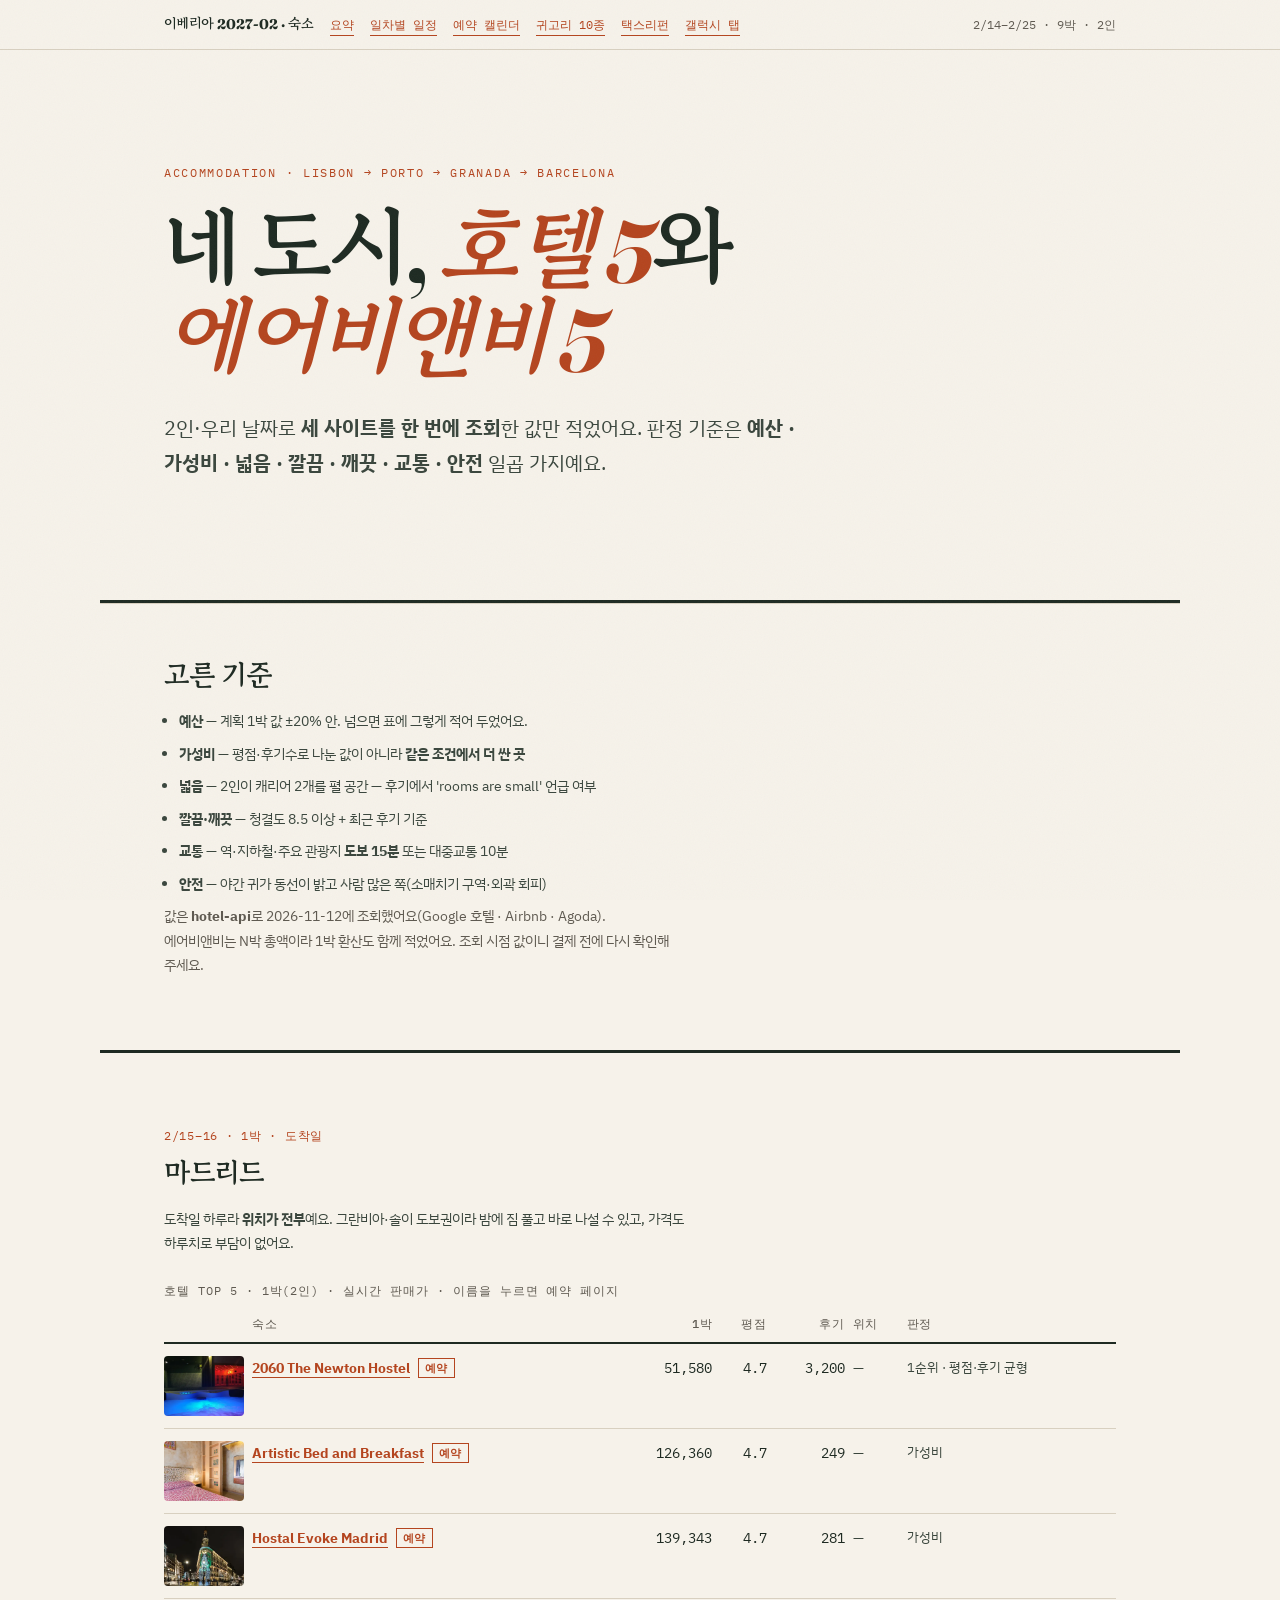
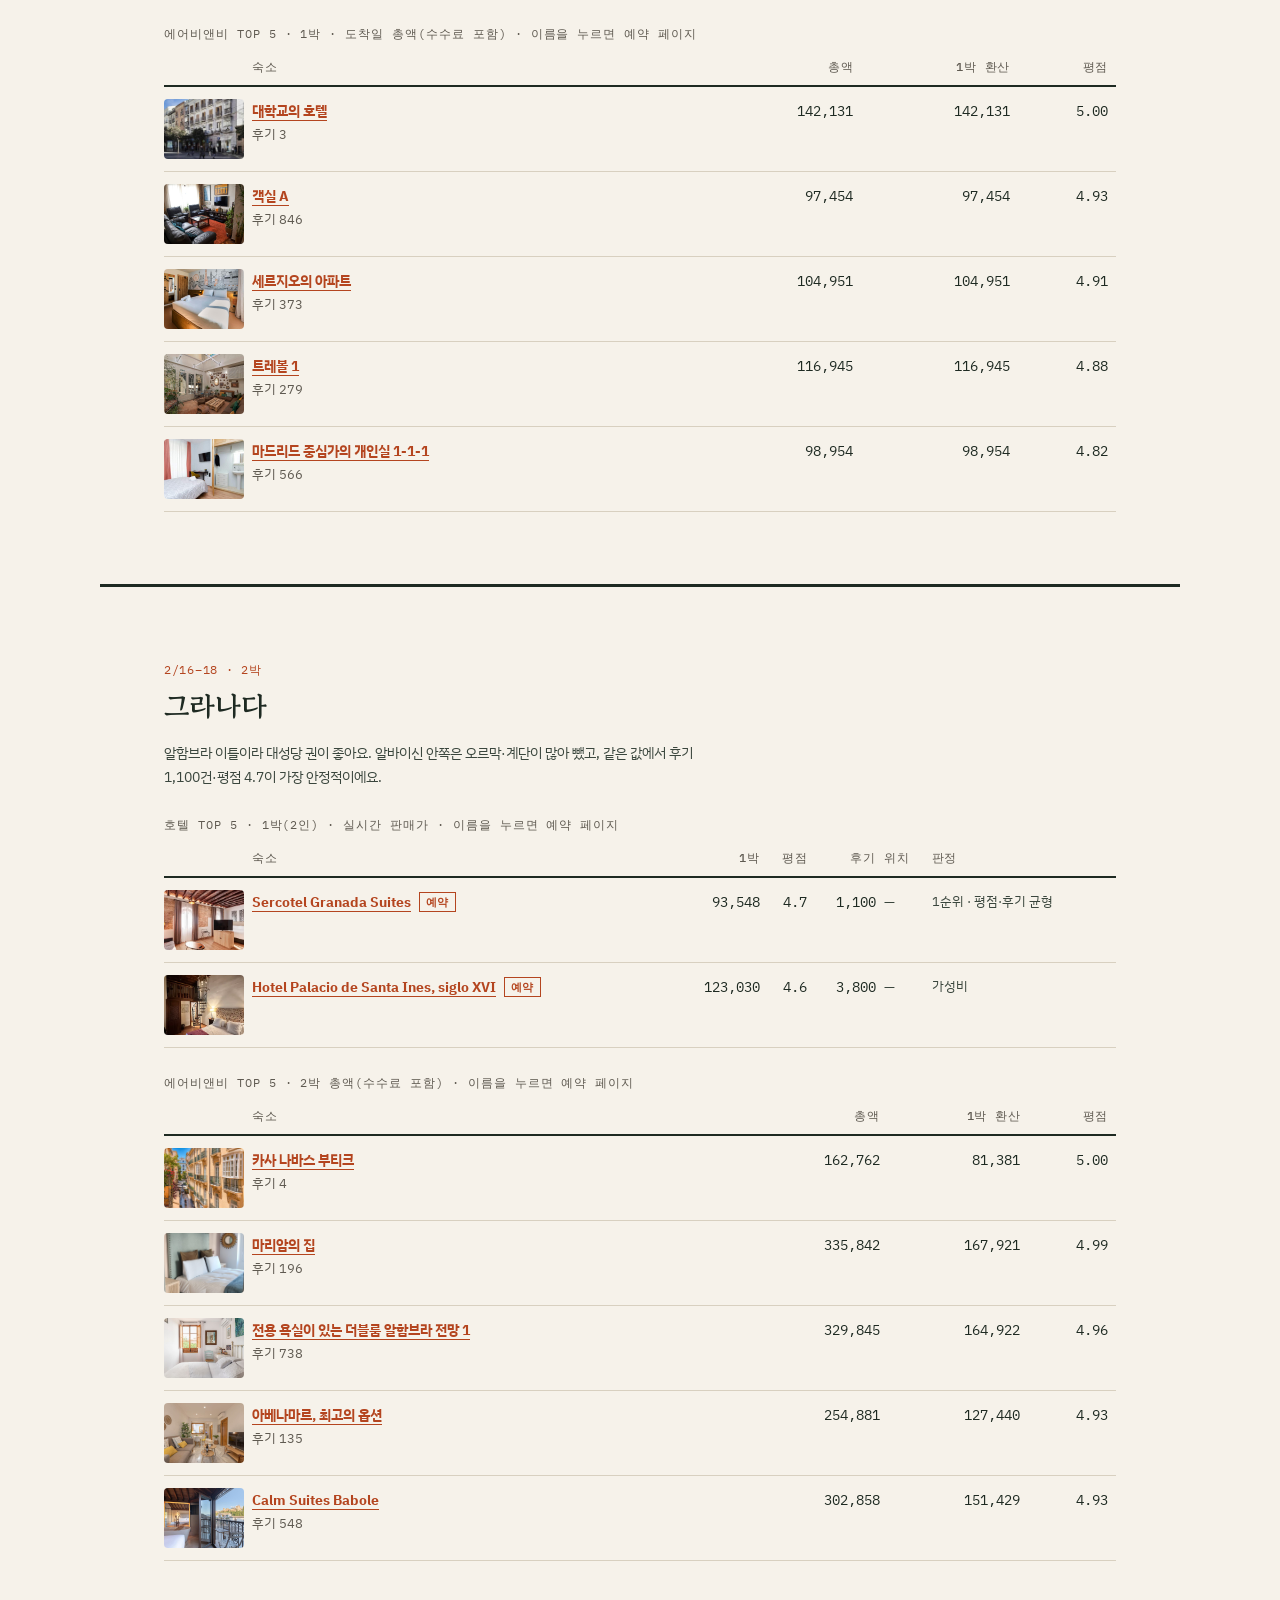
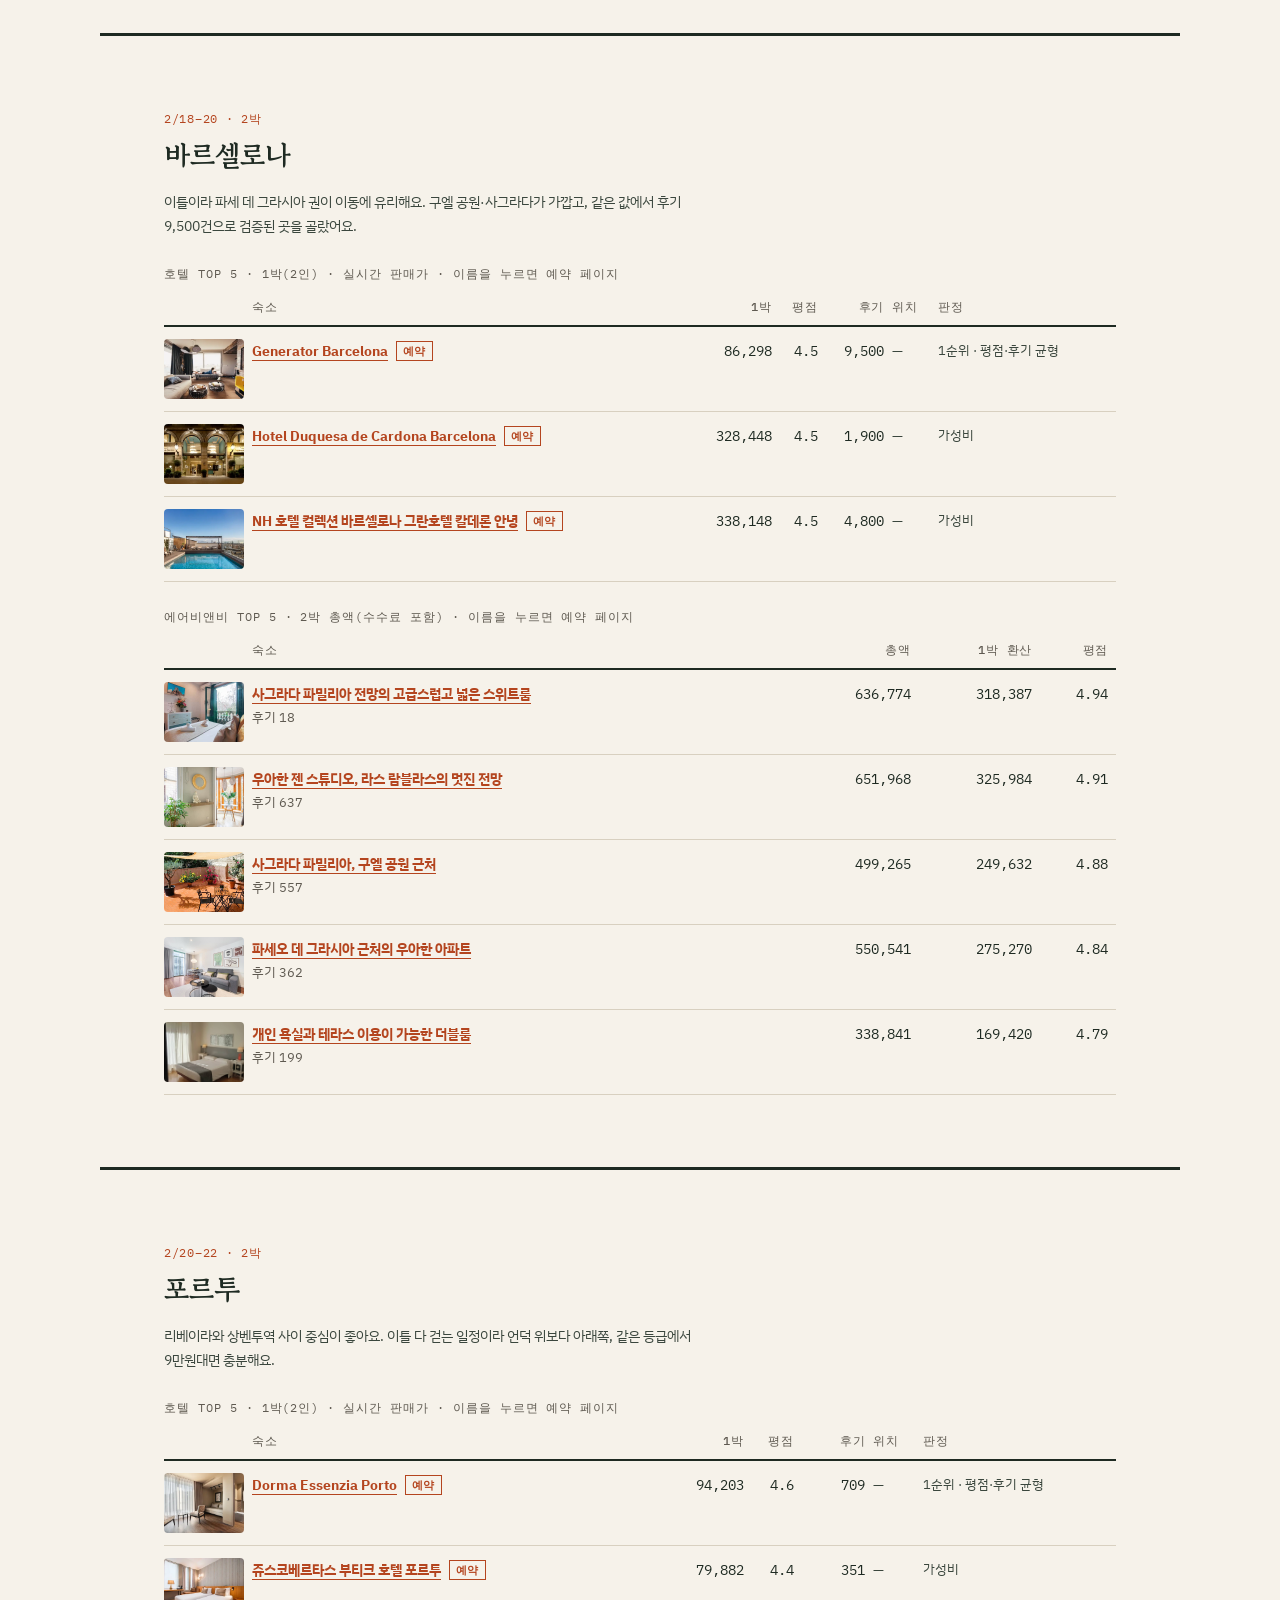
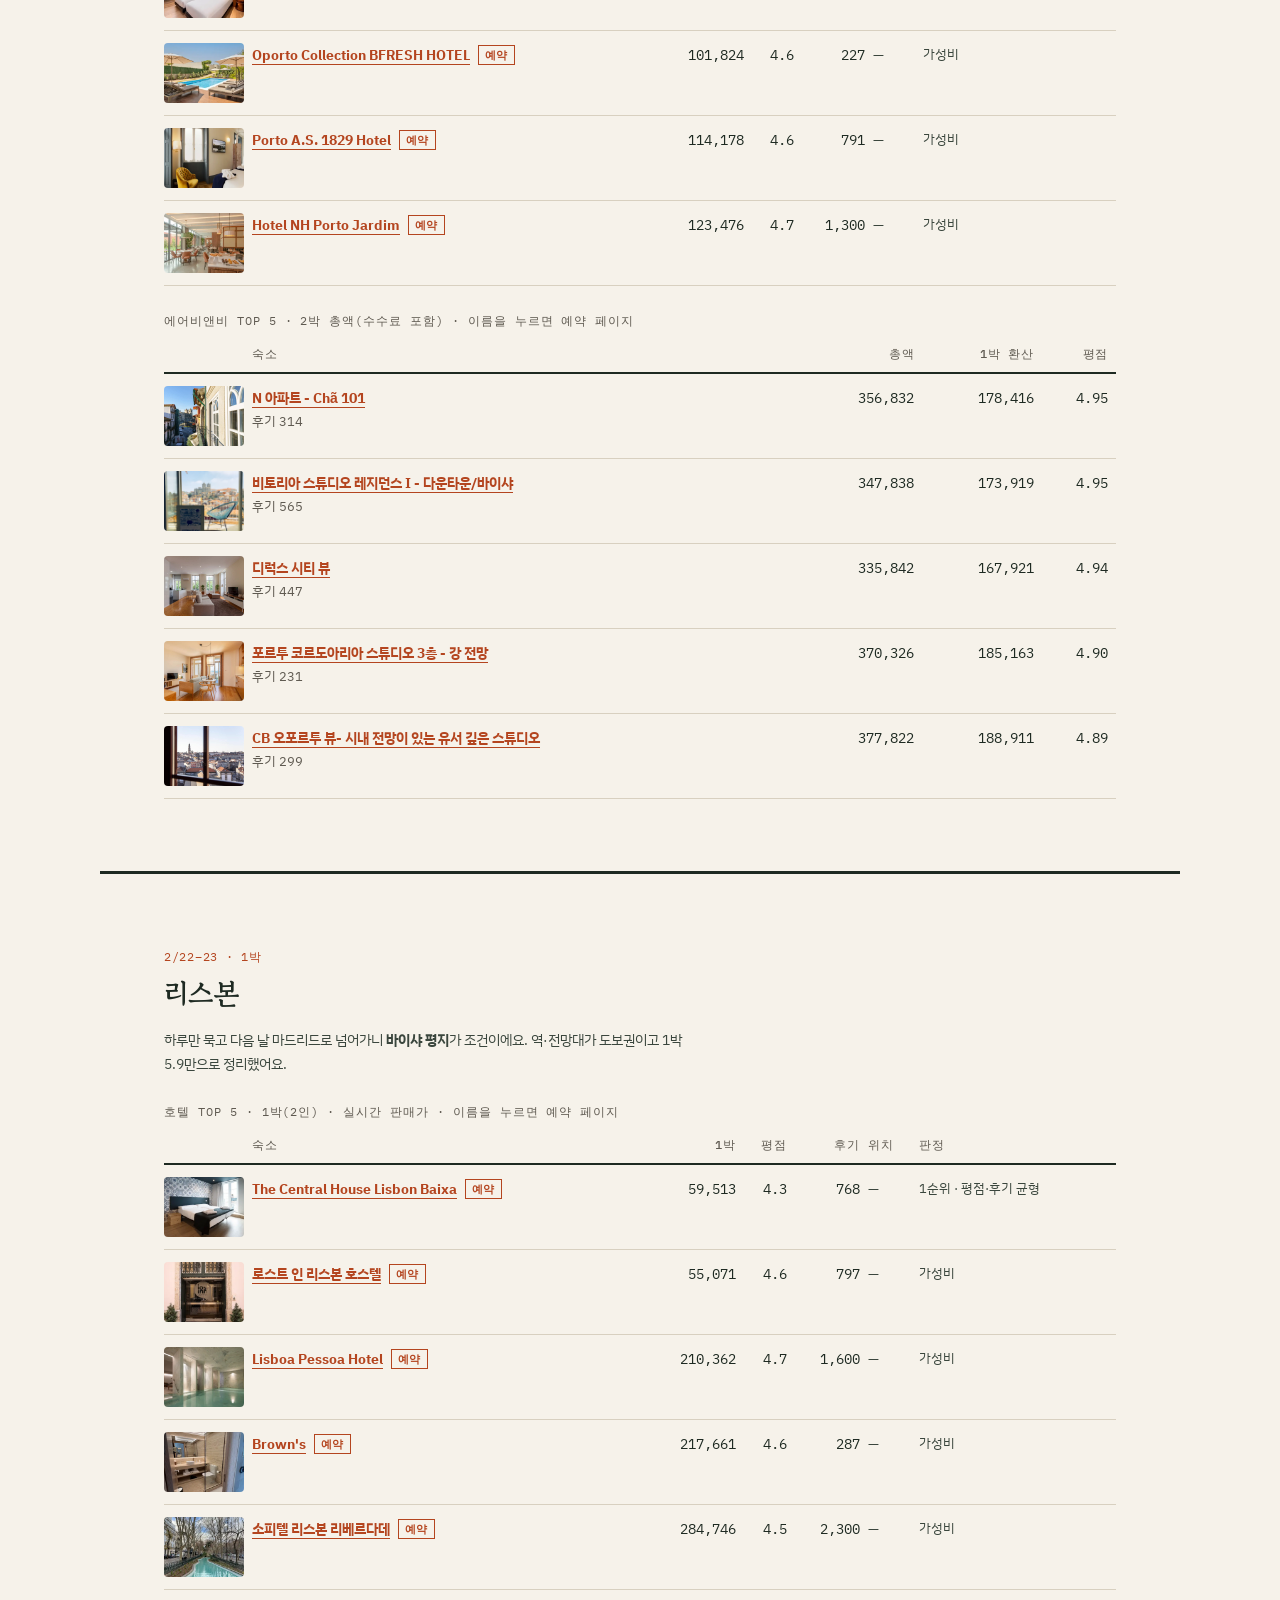
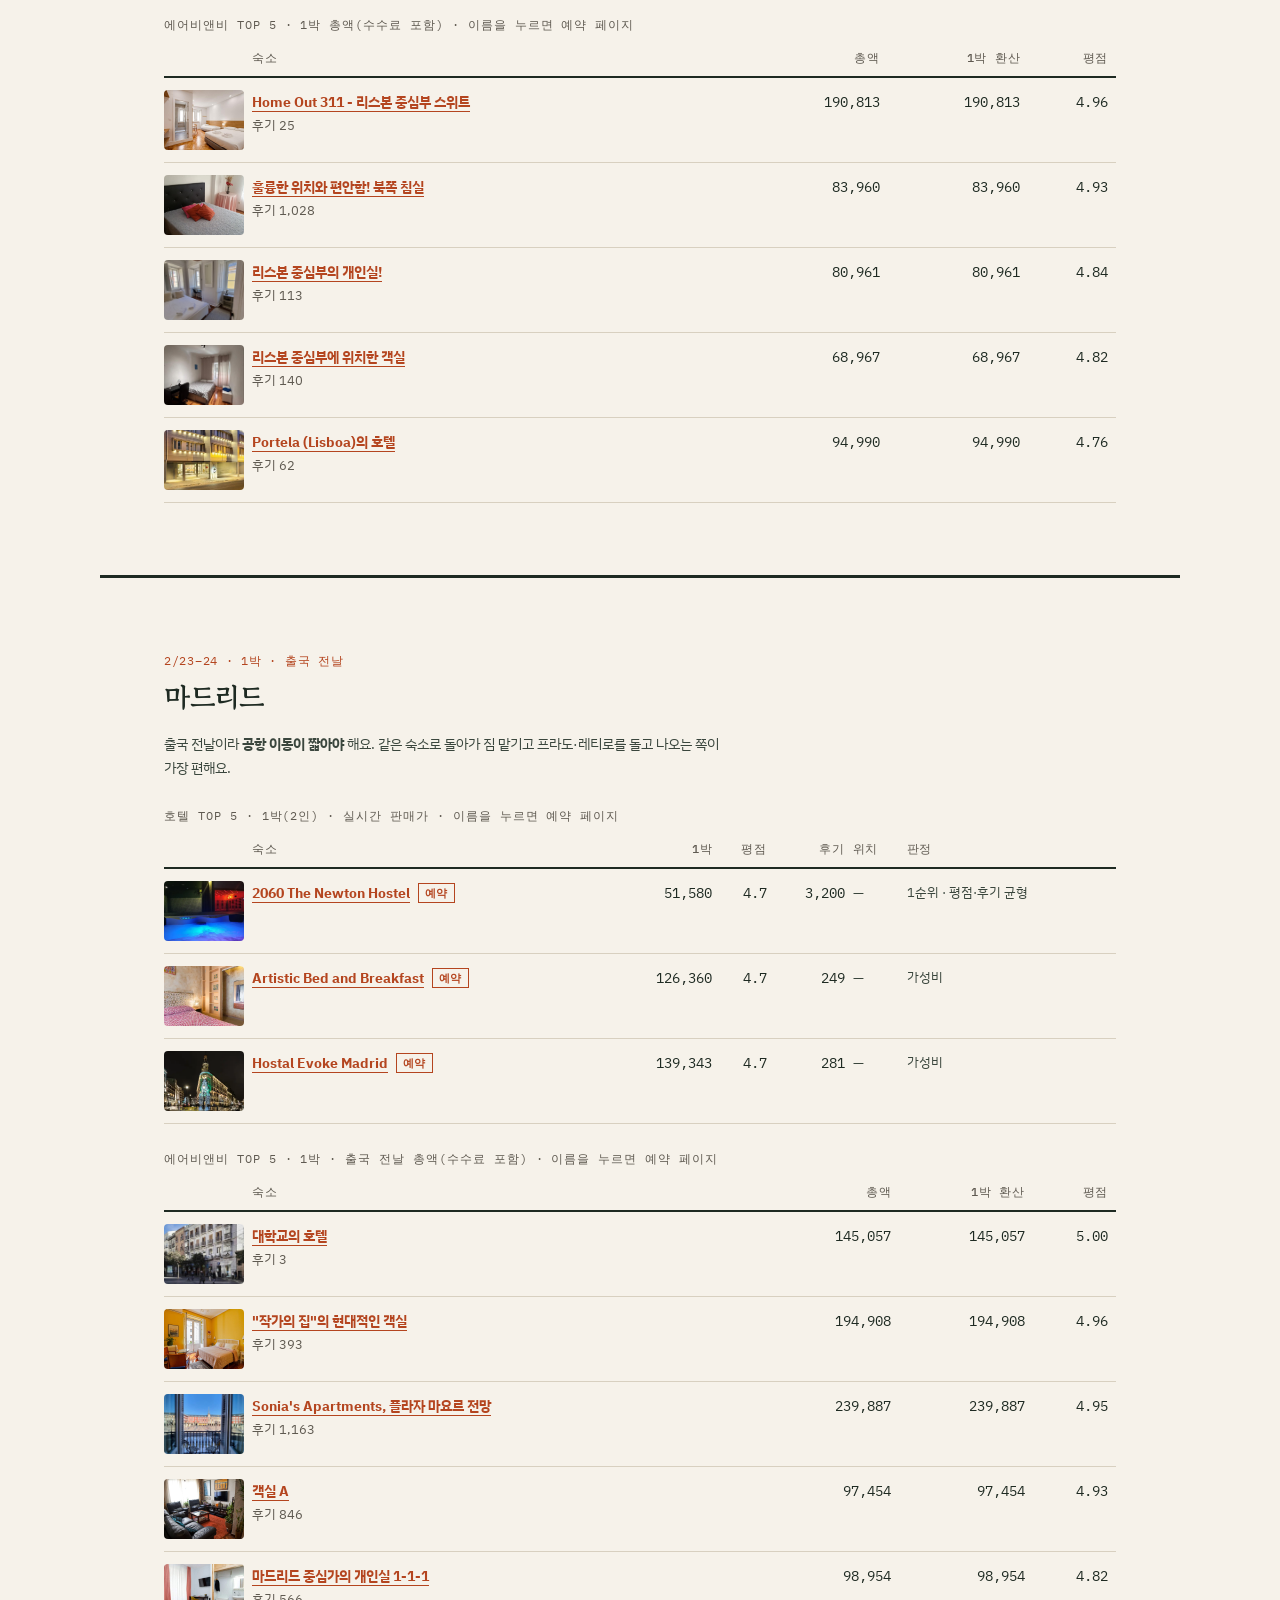
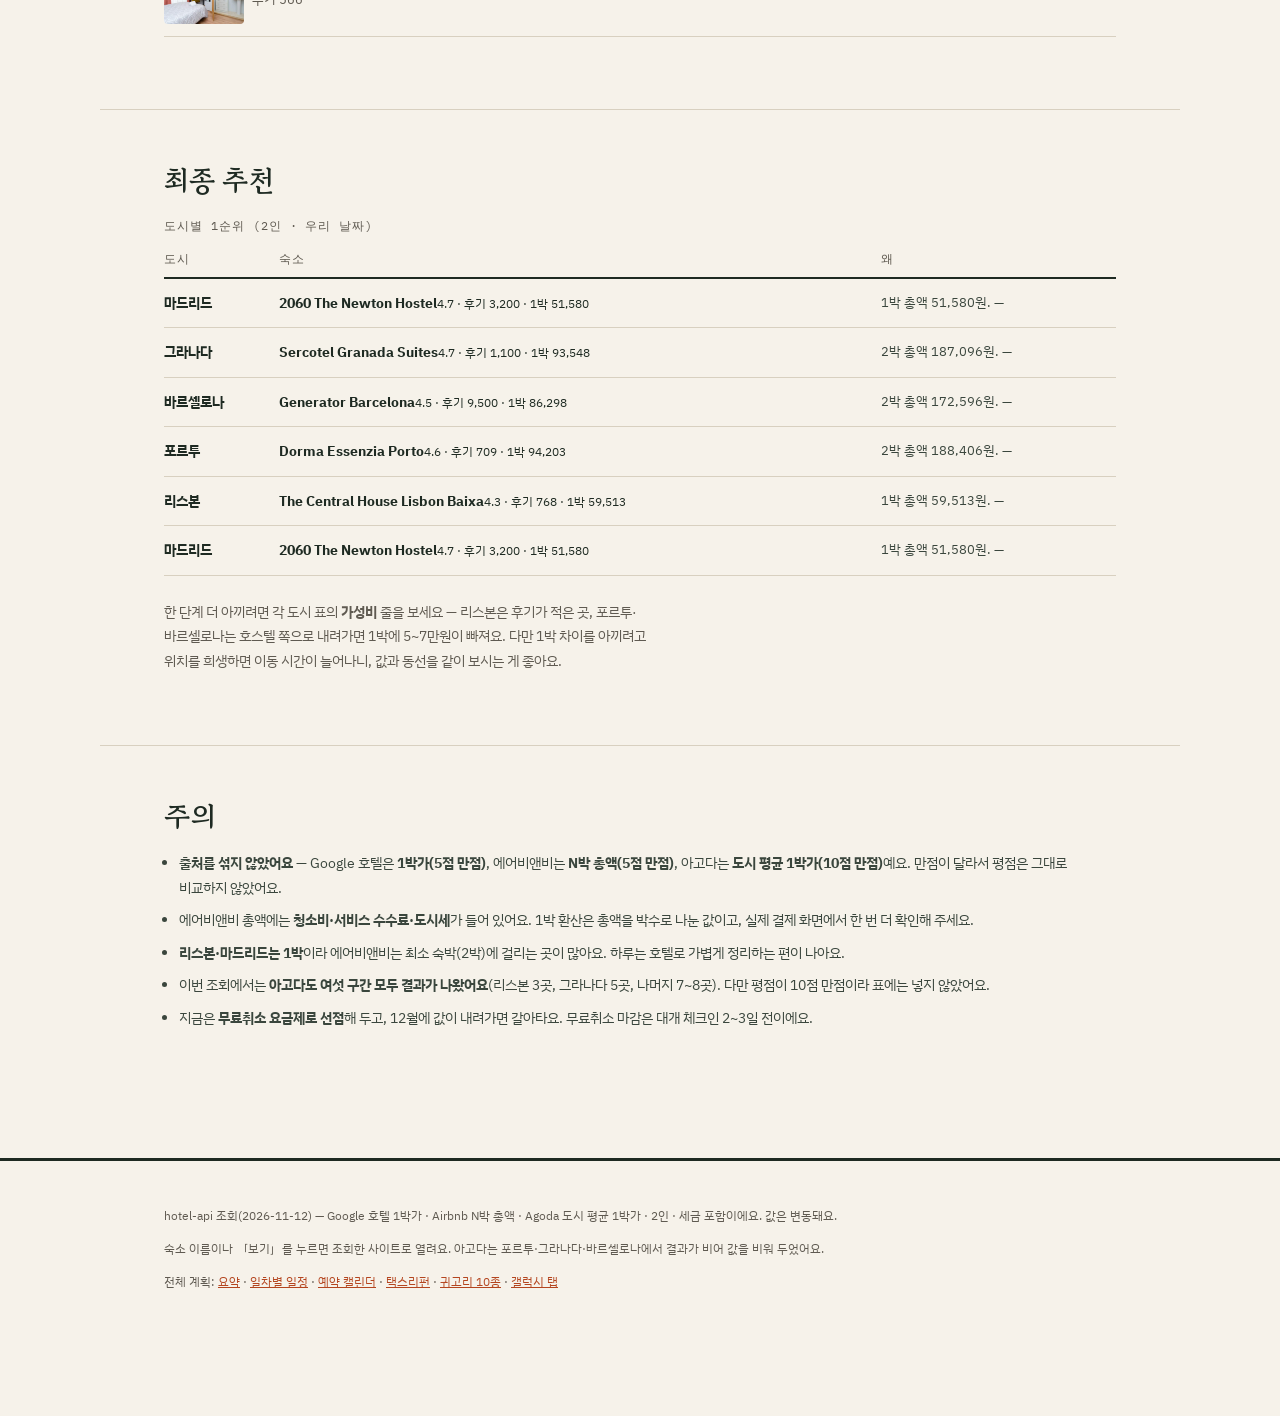
==== accommodation.html @ debe403e "주간 갱신: 2/14 출발·마드리드 추가·웹페이지 반영 ICN-MAD 왕복 2,286,200 / 숙박 710,771 / 총액 6,281,567 5도시 9박 10일, 도시간 5구간 " ====
<!doctype html>
<html lang="ko">
<head>
<meta charset="utf-8">
<meta name="viewport" content="width=device-width,initial-scale=1">
<title>숙소 — 호텔·에어비앤비 Top 5 · 이베리아 2027-02</title>
<link rel="preconnect" href="https://fonts.googleapis.com">
<link rel="preconnect" href="https://fonts.gstatic.com" crossorigin>
<link href="https://fonts.googleapis.com/css2?family=Fraunces:opsz,wght@9..144,600;9..144,700&family=Gowun+Batang:wght@400;700&family=IBM+Plex+Mono:wght@400;500&family=IBM+Plex+Sans+KR:wght@400;500;700&display=swap" rel="stylesheet">
<link rel="stylesheet" href="styles/tokens.css">
<style>
*{box-sizing:border-box}
body{margin:0;background:var(--paper);color:var(--ink);font-family:var(--font-body);
  font-size:var(--fs-body);line-height:1.75;-webkit-font-smoothing:antialiased;
  word-break:keep-all;line-break:strict;overflow-wrap:break-word;hyphens:none}
body::after{content:"";position:fixed;inset:0;pointer-events:none;z-index:99;opacity:.035;
  background-image:url("data:image/svg+xml;utf8,%3Csvg xmlns='http://www.w3.org/2000/svg' width='160' height='160'%3E%3Cfilter id='n'%3E%3CfeTurbulence type='fractalNoise' baseFrequency='.85' numOctaves='3'/%3E%3C/filter%3E%3Crect width='160' height='160' filter='url(%23n)'/%3E%3C/svg%3E")}
.wrap{max-width:var(--maxw);margin:0 auto;padding:0 var(--pad-x)}
.sr-only{position:absolute;width:1px;height:1px;overflow:hidden;clip:rect(0 0 0 0);white-space:nowrap}
a{color:var(--accent)}
.topbar{position:sticky;top:0;z-index:40;background:var(--paper);border-bottom:1px solid var(--rule)}
.topbar .wrap{display:flex;align-items:baseline;gap:var(--s-4);padding-top:var(--s-3);padding-bottom:var(--s-3)}
.topbar .brand{font-family:var(--font-display);font-weight:700;font-size:var(--fs-small)}
.topbar nav{display:flex;gap:var(--s-4);flex-wrap:wrap;font-family:var(--font-mono);font-size:var(--fs-caption)}
.topbar .meta{margin-left:auto;font-family:var(--font-mono);font-size:var(--fs-caption);color:var(--muted)}
.topbar a{text-decoration:none;border-bottom:1px solid currentColor}
.hero{padding-top:var(--s-9);padding-bottom:var(--s-8);border-bottom:3px solid var(--rule-strong)}
.kicker{font-family:var(--font-mono);font-size:var(--fs-caption);letter-spacing:.14em;
  text-transform:uppercase;color:var(--accent);margin:0 0 var(--s-5)}
.hero h1{font-family:var(--font-display);font-weight:700;font-size:var(--fs-hero);line-height:1.02;
  letter-spacing:-.02em;margin:0 0 var(--s-5);text-wrap:balance}
.hero h1 em{font-style:italic;color:var(--accent)}
.hero .lede{max-width:56ch;font-size:var(--fs-lead);color:var(--ink-soft);margin:0 0 var(--s-7)}
.block{border-top:1px solid var(--rule);padding-top:var(--s-7);padding-bottom:var(--s-7)}
.block h2{font-family:var(--font-display);font-weight:700;font-size:var(--fs-h3);margin:0 0 var(--s-2)}
.block .sub{color:var(--muted);font-size:var(--fs-small);margin:0 0 var(--s-5);max-width:64ch}
.city{max-width:var(--maxw);margin:0 auto;padding:var(--s-8) var(--pad-x) var(--s-7);border-top:3px solid var(--rule-strong)}
.city-head{margin-bottom:var(--s-5)}
.city-head .when{font-family:var(--font-mono);font-size:var(--fs-caption);letter-spacing:.06em;
  color:var(--accent);margin:0 0 var(--s-1)}
.city-head h2{font-family:var(--font-display);font-weight:700;font-size:var(--fs-h3);margin:0 0 var(--s-2)}
.city-head .verdict{margin:0;color:var(--ink-soft);font-size:var(--fs-small);max-width:70ch}
.thumbcell{width:88px;padding-right:var(--s-3)}.thumb{width:80px;height:60px;object-fit:cover;border-radius:4px;display:block}
.ledger{width:100%;border-collapse:collapse;font-size:var(--fs-small);margin-bottom:var(--s-5)}
.ledger caption{text-align:left;font-family:var(--font-mono);font-size:var(--fs-caption);
  letter-spacing:.08em;text-transform:uppercase;color:var(--muted);padding-bottom:var(--s-3)}
.ledger th{text-align:left;font-family:var(--font-mono);font-size:var(--fs-caption);font-weight:500;
  letter-spacing:.06em;text-transform:uppercase;color:var(--muted);
  padding:0 var(--s-2) var(--s-2) 0;border-bottom:2px solid var(--rule-strong)}
.ledger td{padding:var(--s-3) var(--s-2) var(--s-3) 0;border-bottom:1px solid var(--rule);vertical-align:top}
.ledger tbody tr:hover{background:var(--paper-2)}
.ledger td.nm{font-weight:700}
.ledger td.nm small{display:block;font-weight:400;color:var(--muted);font-size:0.8125rem}
.ledger td.num,.ledger th.num{font-family:var(--font-mono);text-align:right;white-space:nowrap;
  font-variant-numeric:tabular-nums}
.ledger td.loc{color:var(--ink-soft);white-space:nowrap}
.ledger td.note{color:var(--ink-soft);font-size:0.8125rem}
.ledger td.thumb{width:100px;padding-right:var(--s-3)}
.ph{display:block;border:1px solid var(--rule);background:var(--paper-clean);line-height:0}
.ph img{display:block;width:88px;height:64px;object-fit:cover}
a.ph:hover,a.ph:focus-visible{outline:2px solid var(--accent);outline-offset:2px}
.ledger td.nm a{font-weight:700;text-decoration:none;border-bottom:1px solid currentColor}
.book{display:inline-block;margin-left:var(--s-2);font-family:var(--font-mono);font-size:11px;
  letter-spacing:.04em;text-decoration:none;border:1px solid var(--accent);color:var(--accent);
  padding:1px 6px;line-height:1.5;vertical-align:1px}
.book.off{color:var(--muted);border-color:var(--rule)}
.excluded{font-size:var(--fs-small);color:var(--muted)}
ul.crit{margin:0;padding-left:1.1em;font-size:var(--fs-small);color:var(--ink-soft)}
ul.crit li{margin-bottom:var(--s-2)}
footer{border-top:3px solid var(--rule-strong);margin-top:var(--s-8);padding-top:var(--s-6);padding-bottom:var(--s-9);
  color:var(--muted);font-size:var(--fs-caption)}
@media (max-width:820px){
  .topbar .meta{display:none}
  .hero{padding-top:var(--s-8);padding-bottom:var(--s-7)}
  .ledger td.loc,.ledger th:nth-child(6){display:none}
  .ledger td.note,.ledger th:nth-child(7){display:none}
  .ledger td.thumb{width:76px}
  .ph img{width:64px;height:48px}
  .ledger{font-size:0.8125rem}
}
@media print{
  .topbar{display:none} body::after{display:none}
  .city{break-inside:avoid}
}
</style>
</head>
<body>

<div class="topbar">
  <div class="wrap">
    <span class="brand">이베리아 2027-02 · 숙소</span>
    <nav>
      <a href="index.html">요약</a>
      <a href="itinerary.html">일차별 일정</a>
      <a href="reservations.html">예약 캘린더</a>
      <a href="earrings.html">귀고리 10종</a>
      <a href="taxrefund.html">택스리펀</a>
      <a href="galaxytab.html">갤럭시 탭</a>
    </nav>
    <span class="meta">2/14–2/25 · 9박 · 2인</span>
  </div>
</div>

<main>
<section class="hero wrap">
  <p class="kicker">Accommodation · Lisbon → Porto → Granada → Barcelona</p>
  <h1>네 도시, <em>호텔 5</em>와 <em>에어비앤비 5</em></h1>
  <p class="lede">2인·우리 날짜로 <b>세 사이트를 한 번에 조회</b>한 값만 적었어요. 판정 기준은 <b>예산 · 가성비 · 넓음 · 깔끔 · 깨끗 · 교통 · 안전</b> 일곱 가지예요.</p>
</section>

<section class="block wrap">
  <h2>고른 기준</h2>
  <ul class="crit"><li><b>예산</b> — 계획 1박 값 ±20% 안. 넘으면 표에 그렇게 적어 두었어요.</li><li><b>가성비</b> — 평점·후기수로 나눈 값이 아니라 <b>같은 조건에서 더 싼 곳</b></li><li><b>넓음</b> — 2인이 캐리어 2개를 펼 공간 — 후기에서 'rooms are small' 언급 여부</li><li><b>깔끔·깨끗</b> — 청결도 8.5 이상 + 최근 후기 기준</li><li><b>교통</b> — 역·지하철·주요 관광지 <b>도보 15분</b> 또는 대중교통 10분</li><li><b>안전</b> — 야간 귀가 동선이 밝고 사람 많은 쪽(소매치기 구역·외곽 회피)</li></ul>
  <p class="sub">값은 <b>hotel-api</b>로 2026-11-12에 조회했어요(Google 호텔 · Airbnb · Agoda).
    에어비앤비는 N박 총액이라 1박 환산도 함께 적었어요. 조회 시점 값이니 결제 전에 다시 확인해 주세요.</p>
</section>

<article class="city" id="마드리드">
      <header class="city-head">
        <p class="when">2/15–16 · 1박 · 도착일</p>
        <h2>마드리드</h2>
        <p class="verdict">도착일 하루라 <b>위치가 전부</b>예요. 그란비아·솔이 도보권이라 밤에 짐 풀고 바로 나설 수 있고, 가격도 하루치로 부담이 없어요.</p>
      </header>
      <div class="tables">
        <table class="ledger">
        <caption>호텔 Top 5 · 1박(2인) · 실시간 판매가 · 이름을 누르면 예약 페이지</caption>
        <thead><tr><th scope="col"><span class="sr-only">사진</span></th><th scope="col">숙소</th>
          <th class="num" scope="col">1박</th><th class="num" scope="col">평점</th>
          <th class="num" scope="col">후기</th><th scope="col">위치</th><th scope="col">판정</th></tr></thead>
        <tbody><tr><td class="thumbcell"><img src="img/stays3/madrid-google-08.webp" alt="" loading="lazy" class="thumb"></td><td class="nm"><a href="https://www.google.com/travel/hotels/entity/ChkIpvKJ9-WwyJUSGg0vZy8xMWdma2ZoNjd3EAE?q=Madrid+hotels&checkin=2027-02-15&checkout=2027-02-16&hl=ko&gl=kr&ei=D4b0auafKo_Hid4P4-Ln-QM&sa=X&ved=2ahUKEwim4_OUmoCYAxWPY8IFHWPxOT8QyvcEegUIAxCRAg" target="_blank" rel="noopener">2060 The Newton Hostel</a><a class="book" href="https://www.google.com/travel/hotels/entity/ChkIpvKJ9-WwyJUSGg0vZy8xMWdma2ZoNjd3EAE?q=Madrid+hotels&checkin=2027-02-15&checkout=2027-02-16&hl=ko&gl=kr&ei=D4b0auafKo_Hid4P4-Ln-QM&sa=X&ved=2ahUKEwim4_OUmoCYAxWPY8IFHWPxOT8QyvcEegUIAxCRAg" target="_blank" rel="noopener">예약</a></td><td class="num">51,580</td><td class="num">4.7</td><td class="num">3,200</td><td class="loc">—</td><td class="note">1순위 · 평점·후기 균형</td></tr><tr><td class="thumbcell"><img src="img/stays3/madrid-google-06.webp" alt="" loading="lazy" class="thumb"></td><td class="nm"><a href="https://www.google.com/travel/hotels/entity/ChcI0o_Y7dG8gfkSGgsvZy8xdGdmNGo2aBAB?q=Madrid+hotels&checkin=2027-02-15&checkout=2027-02-16&hl=ko&gl=kr&ei=D4b0auafKo_Hid4P4-Ln-QM&sa=X&ved=2ahUKEwim4_OUmoCYAxWPY8IFHWPxOT8QyvcEegUIAxDRAQ" target="_blank" rel="noopener">Artistic Bed and Breakfast</a><a class="book" href="https://www.google.com/travel/hotels/entity/ChcI0o_Y7dG8gfkSGgsvZy8xdGdmNGo2aBAB?q=Madrid+hotels&checkin=2027-02-15&checkout=2027-02-16&hl=ko&gl=kr&ei=D4b0auafKo_Hid4P4-Ln-QM&sa=X&ved=2ahUKEwim4_OUmoCYAxWPY8IFHWPxOT8QyvcEegUIAxDRAQ" target="_blank" rel="noopener">예약</a></td><td class="num">126,360</td><td class="num">4.7</td><td class="num">249</td><td class="loc">—</td><td class="note">가성비</td></tr><tr><td class="thumbcell"><img src="img/stays3/madrid-google-03.webp" alt="" loading="lazy" class="thumb"></td><td class="nm"><a href="https://www.google.com/travel/hotels/entity/ChkIxJXE6Zfj1N0yGg0vZy8xMXM4a2hsN2IyEAE?q=Madrid+hotels&checkin=2027-02-15&checkout=2027-02-16&hl=ko&gl=kr&ei=D4b0auafKo_Hid4P4-Ln-QM&sa=X&ved=2ahUKEwim4_OUmoCYAxWPY8IFHWPxOT8QyvcEegQIAxBt" target="_blank" rel="noopener">Hostal Evoke Madrid</a><a class="book" href="https://www.google.com/travel/hotels/entity/ChkIxJXE6Zfj1N0yGg0vZy8xMXM4a2hsN2IyEAE?q=Madrid+hotels&checkin=2027-02-15&checkout=2027-02-16&hl=ko&gl=kr&ei=D4b0auafKo_Hid4P4-Ln-QM&sa=X&ved=2ahUKEwim4_OUmoCYAxWPY8IFHWPxOT8QyvcEegQIAxBt" target="_blank" rel="noopener">예약</a></td><td class="num">139,343</td><td class="num">4.7</td><td class="num">281</td><td class="loc">—</td><td class="note">가성비</td></tr></tbody>
      </table>
        <table class="ledger">
        <caption>에어비앤비 Top 5 · 1박 · 도착일 총액(수수료 포함) · 이름을 누르면 예약 페이지</caption>
        <thead><tr><th scope="col"><span class="sr-only">사진</span></th><th scope="col">숙소</th>
          <th class="num" scope="col">총액</th><th class="num" scope="col">1박 환산</th>
          <th class="num" scope="col">평점</th></tr></thead>
        <tbody><tr><td class="thumbcell"><img src="img/stays3/madrid-airbnb-02.jpeg" alt="" loading="lazy" class="thumb"></td><td class="nm"><a href="https://www.airbnb.co.kr/rooms/1716568953824170792" target="_blank" rel="noopener">대학교의 호텔</a><small>후기 3</small></td><td class="num">142,131</td><td class="num">142,131</td><td class="num">5.00</td></tr><tr><td class="thumbcell"><img src="img/stays3/madrid-airbnb-03.jpg" alt="" loading="lazy" class="thumb"></td><td class="nm"><a href="https://www.airbnb.co.kr/rooms/15609190" target="_blank" rel="noopener">객실 A</a><small>후기 846</small></td><td class="num">97,454</td><td class="num">97,454</td><td class="num">4.93</td></tr><tr><td class="thumbcell"><img src="img/stays3/madrid-airbnb-06.jpeg" alt="" loading="lazy" class="thumb"></td><td class="nm"><a href="https://www.airbnb.co.kr/rooms/827312648212488499" target="_blank" rel="noopener">세르지오의 아파트</a><small>후기 373</small></td><td class="num">104,951</td><td class="num">104,951</td><td class="num">4.91</td></tr><tr><td class="thumbcell"><img src="img/stays3/madrid-airbnb-04.jpeg" alt="" loading="lazy" class="thumb"></td><td class="nm"><a href="https://www.airbnb.co.kr/rooms/1303562148584472848" target="_blank" rel="noopener">트레볼 1</a><small>후기 279</small></td><td class="num">116,945</td><td class="num">116,945</td><td class="num">4.88</td></tr><tr><td class="thumbcell"><img src="img/stays3/madrid-airbnb-01.png" alt="" loading="lazy" class="thumb"></td><td class="nm"><a href="https://www.airbnb.co.kr/rooms/565632884931783157" target="_blank" rel="noopener">마드리드 중심가의 개인실 1-1-1</a><small>후기 566</small></td><td class="num">98,954</td><td class="num">98,954</td><td class="num">4.82</td></tr></tbody>
      </table>
      </div>
    </article><article class="city" id="그라나다">
      <header class="city-head">
        <p class="when">2/16–18 · 2박</p>
        <h2>그라나다</h2>
        <p class="verdict">알함브라 이틀이라 대성당 권이 좋아요. 알바이신 안쪽은 오르막·계단이 많아 뺐고, 같은 값에서 후기 1,100건·평점 4.7이 가장 안정적이에요.</p>
      </header>
      <div class="tables">
        <table class="ledger">
        <caption>호텔 Top 5 · 1박(2인) · 실시간 판매가 · 이름을 누르면 예약 페이지</caption>
        <thead><tr><th scope="col"><span class="sr-only">사진</span></th><th scope="col">숙소</th>
          <th class="num" scope="col">1박</th><th class="num" scope="col">평점</th>
          <th class="num" scope="col">후기</th><th scope="col">위치</th><th scope="col">판정</th></tr></thead>
        <tbody><tr><td class="thumbcell"><img src="img/stays3/granada-google-05.webp" alt="" loading="lazy" class="thumb"></td><td class="nm"><a href="https://www.google.com/travel/search?q=Granada%20hotels&checkin=2027-02-16&checkout=2027-02-18&hl=ko&gl=kr&ved=2ahUKEwiD5KGimoCYAxX7XMIFHakKAl8QyvcEegUIAxC6AQ&qs=MidDaGtJaThQdmc3dmFvcVZNR2cwdlp5OHhNWEV6YzNkak0zaDNFQUU4DQ&ts=CAESCgoCCAMKAggDEAAaVAo2EjQyJDB4ZDcxZmNlNjJkMzJjMjdkOjB4OTI1OGY3OWRkMzYwMGQ3MjoM6re4652864KY64ukEhoSFAoHCOoPEAsYEBIHCOoPEAsYERgBMgIQACoHCgU6A0tSVw" target="_blank" rel="noopener">Sercotel Granada Suites</a><a class="book" href="https://www.google.com/travel/search?q=Granada%20hotels&checkin=2027-02-16&checkout=2027-02-18&hl=ko&gl=kr&ved=2ahUKEwiD5KGimoCYAxX7XMIFHakKAl8QyvcEegUIAxC6AQ&qs=MidDaGtJaThQdmc3dmFvcVZNR2cwdlp5OHhNWEV6YzNkak0zaDNFQUU4DQ&ts=CAESCgoCCAMKAggDEAAaVAo2EjQyJDB4ZDcxZmNlNjJkMzJjMjdkOjB4OTI1OGY3OWRkMzYwMGQ3MjoM6re4652864KY64ukEhoSFAoHCOoPEAsYEBIHCOoPEAsYERgBMgIQACoHCgU6A0tSVw" target="_blank" rel="noopener">예약</a></td><td class="num">93,548</td><td class="num">4.7</td><td class="num">1,100</td><td class="loc">—</td><td class="note">1순위 · 평점·후기 균형</td></tr><tr><td class="thumbcell"><img src="img/stays3/granada-google-03.webp" alt="" loading="lazy" class="thumb"></td><td class="nm"><a href="https://www.google.com/travel/search?q=Granada%20hotels&checkin=2027-02-16&checkout=2027-02-18&hl=ko&gl=kr&ved=2ahUKEwiD5KGimoCYAxX7XMIFHakKAl8QyvcEegQIAxB6&qs=MiRDaGNJeGN6dWdyZW81cDFxR2dzdlp5OHhkR1ptYkROdWRCQUI4DQ&ts=CAESCgoCCAMKAggDEAAaVAo2EjQyJDB4ZDcxZmNlNjJkMzJjMjdkOjB4OTI1OGY3OWRkMzYwMGQ3MjoM6re4652864KY64ukEhoSFAoHCOoPEAsYEBIHCOoPEAsYERgBMgIQACoHCgU6A0tSVw" target="_blank" rel="noopener">Hotel Palacio de Santa Ines, siglo XVI</a><a class="book" href="https://www.google.com/travel/search?q=Granada%20hotels&checkin=2027-02-16&checkout=2027-02-18&hl=ko&gl=kr&ved=2ahUKEwiD5KGimoCYAxX7XMIFHakKAl8QyvcEegQIAxB6&qs=MiRDaGNJeGN6dWdyZW81cDFxR2dzdlp5OHhkR1ptYkROdWRCQUI4DQ&ts=CAESCgoCCAMKAggDEAAaVAo2EjQyJDB4ZDcxZmNlNjJkMzJjMjdkOjB4OTI1OGY3OWRkMzYwMGQ3MjoM6re4652864KY64ukEhoSFAoHCOoPEAsYEBIHCOoPEAsYERgBMgIQACoHCgU6A0tSVw" target="_blank" rel="noopener">예약</a></td><td class="num">123,030</td><td class="num">4.6</td><td class="num">3,800</td><td class="loc">—</td><td class="note">가성비</td></tr></tbody>
      </table>
        <table class="ledger">
        <caption>에어비앤비 Top 5 · 2박 총액(수수료 포함) · 이름을 누르면 예약 페이지</caption>
        <thead><tr><th scope="col"><span class="sr-only">사진</span></th><th scope="col">숙소</th>
          <th class="num" scope="col">총액</th><th class="num" scope="col">1박 환산</th>
          <th class="num" scope="col">평점</th></tr></thead>
        <tbody><tr><td class="thumbcell"><img src="img/stays3/granada-airbnb-03.png" alt="" loading="lazy" class="thumb"></td><td class="nm"><a href="https://www.airbnb.co.kr/rooms/1807219996818852433" target="_blank" rel="noopener">카사 나바스 부티크</a><small>후기 4</small></td><td class="num">162,762</td><td class="num">81,381</td><td class="num">5.00</td></tr><tr><td class="thumbcell"><img src="img/stays3/granada-airbnb-02.jpeg" alt="" loading="lazy" class="thumb"></td><td class="nm"><a href="https://www.airbnb.co.kr/rooms/1078105615038994065" target="_blank" rel="noopener">마리암의 집</a><small>후기 196</small></td><td class="num">335,842</td><td class="num">167,921</td><td class="num">4.99</td></tr><tr><td class="thumbcell"><img src="img/stays3/granada-airbnb-04.jpeg" alt="" loading="lazy" class="thumb"></td><td class="nm"><a href="https://www.airbnb.co.kr/rooms/13509352" target="_blank" rel="noopener">전용 욕실이 있는 더블룸 알함브라 전망 1</a><small>후기 738</small></td><td class="num">329,845</td><td class="num">164,922</td><td class="num">4.96</td></tr><tr><td class="thumbcell"><img src="img/stays3/granada-airbnb-01.jpeg" alt="" loading="lazy" class="thumb"></td><td class="nm"><a href="https://www.airbnb.co.kr/rooms/977557018001863901" target="_blank" rel="noopener">아베나마르, 최고의 옵션</a><small>후기 135</small></td><td class="num">254,881</td><td class="num">127,440</td><td class="num">4.93</td></tr><tr><td class="thumbcell"><img src="img/stays3/granada-airbnb-06.jpeg" alt="" loading="lazy" class="thumb"></td><td class="nm"><a href="https://www.airbnb.co.kr/rooms/1352031389066512288" target="_blank" rel="noopener">Calm Suites Babole</a><small>후기 548</small></td><td class="num">302,858</td><td class="num">151,429</td><td class="num">4.93</td></tr></tbody>
      </table>
      </div>
    </article><article class="city" id="바르셀로나">
      <header class="city-head">
        <p class="when">2/18–20 · 2박</p>
        <h2>바르셀로나</h2>
        <p class="verdict">이틀이라 파세 데 그라시아 권이 이동에 유리해요. 구엘 공원·사그라다가 가깝고, 같은 값에서 후기 9,500건으로 검증된 곳을 골랐어요.</p>
      </header>
      <div class="tables">
        <table class="ledger">
        <caption>호텔 Top 5 · 1박(2인) · 실시간 판매가 · 이름을 누르면 예약 페이지</caption>
        <thead><tr><th scope="col"><span class="sr-only">사진</span></th><th scope="col">숙소</th>
          <th class="num" scope="col">1박</th><th class="num" scope="col">평점</th>
          <th class="num" scope="col">후기</th><th scope="col">위치</th><th scope="col">판정</th></tr></thead>
        <tbody><tr><td class="thumbcell"><img src="img/stays3/barcelona-google-01.webp" alt="" loading="lazy" class="thumb"></td><td class="nm"><a href="https://www.google.com/travel/search?q=Barcelona%20hotels&checkin=2027-02-18&checkout=2027-02-20&hl=ko&gl=kr&ved=2ahUKEwjL3qmymoCYAxUnTMIFHXHaBesQyvcEegQIAxA_&qs=MidDaGtJdzZDczNjX1U1TFRDQVJvTUwyY3ZNV2hxYURoNGJteG9FQUU4DQ&ts=CAESCgoCCAMKAggDEAAaWAo6EjgyJTB4MTJhNDk4MTY3MThlMzBlNToweDQ0YjBmYjNkNGY0NzY2MGE6D-uwlOultOyFgOuhnOuCmBIaEhQKBwjqDxALGBASBwjqDxALGBEYATICEAAqCwoJOgNLUldiAggB" target="_blank" rel="noopener">Generator Barcelona</a><a class="book" href="https://www.google.com/travel/search?q=Barcelona%20hotels&checkin=2027-02-18&checkout=2027-02-20&hl=ko&gl=kr&ved=2ahUKEwjL3qmymoCYAxUnTMIFHXHaBesQyvcEegQIAxA_&qs=MidDaGtJdzZDczNjX1U1TFRDQVJvTUwyY3ZNV2hxYURoNGJteG9FQUU4DQ&ts=CAESCgoCCAMKAggDEAAaWAo6EjgyJTB4MTJhNDk4MTY3MThlMzBlNToweDQ0YjBmYjNkNGY0NzY2MGE6D-uwlOultOyFgOuhnOuCmBIaEhQKBwjqDxALGBASBwjqDxALGBEYATICEAAqCwoJOgNLUldiAggB" target="_blank" rel="noopener">예약</a></td><td class="num">86,298</td><td class="num">4.5</td><td class="num">9,500</td><td class="loc">—</td><td class="note">1순위 · 평점·후기 균형</td></tr><tr><td class="thumbcell"><img src="img/stays3/barcelona-google-07.webp" alt="" loading="lazy" class="thumb"></td><td class="nm"><a href="https://www.google.com/travel/search?q=Barcelona%20hotels&checkin=2027-02-18&checkout=2027-02-20&hl=ko&gl=kr&ved=2ahUKEwjL3qmymoCYAxUnTMIFHXHaBesQyvcEegUIAxCFAg&qs=MiZDaGdJNWZXLWhkTFJnZFdvQVJvTEwyY3ZNWFJrWm5FNU1HZ1FBUTgN&ts=CAESCgoCCAMKAggDEAAaWAo6EjgyJTB4MTJhNDk4MTY3MThlMzBlNToweDQ0YjBmYjNkNGY0NzY2MGE6D-uwlOultOyFgOuhnOuCmBIaEhQKBwjqDxALGBASBwjqDxALGBEYATICEAAqCwoJOgNLUldiAggB" target="_blank" rel="noopener">Hotel Duquesa de Cardona Barcelona</a><a class="book" href="https://www.google.com/travel/search?q=Barcelona%20hotels&checkin=2027-02-18&checkout=2027-02-20&hl=ko&gl=kr&ved=2ahUKEwjL3qmymoCYAxUnTMIFHXHaBesQyvcEegUIAxCFAg&qs=MiZDaGdJNWZXLWhkTFJnZFdvQVJvTEwyY3ZNWFJrWm5FNU1HZ1FBUTgN&ts=CAESCgoCCAMKAggDEAAaWAo6EjgyJTB4MTJhNDk4MTY3MThlMzBlNToweDQ0YjBmYjNkNGY0NzY2MGE6D-uwlOultOyFgOuhnOuCmBIaEhQKBwjqDxALGBASBwjqDxALGBEYATICEAAqCwoJOgNLUldiAggB" target="_blank" rel="noopener">예약</a></td><td class="num">328,448</td><td class="num">4.5</td><td class="num">1,900</td><td class="loc">—</td><td class="note">가성비</td></tr><tr><td class="thumbcell"><img src="img/stays3/barcelona-google-08.webp" alt="" loading="lazy" class="thumb"></td><td class="nm"><a href="https://www.google.com/travel/search?q=Barcelona%20hotels&checkin=2027-02-18&checkout=2027-02-20&hl=ko&gl=kr&ved=2ahUKEwjL3qmymoCYAxUnTMIFHXHaBesQyvcEegUIAxCkAg&qs=MidDaGtJM2Y2azE5ZUJ3UHZ2QVJvTUwyY3ZNWGxzTkRkNE5HUjNFQUU4DQ&ts=CAESCgoCCAMKAggDEAAaWAo6EjgyJTB4MTJhNDk4MTY3MThlMzBlNToweDQ0YjBmYjNkNGY0NzY2MGE6D-uwlOultOyFgOuhnOuCmBIaEhQKBwjqDxALGBASBwjqDxALGBEYATICEAAqCwoJOgNLUldiAggB" target="_blank" rel="noopener">NH 호텔 컬렉션 바르셀로나 그란호텔 칼데론 안녕</a><a class="book" href="https://www.google.com/travel/search?q=Barcelona%20hotels&checkin=2027-02-18&checkout=2027-02-20&hl=ko&gl=kr&ved=2ahUKEwjL3qmymoCYAxUnTMIFHXHaBesQyvcEegUIAxCkAg&qs=MidDaGtJM2Y2azE5ZUJ3UHZ2QVJvTUwyY3ZNWGxzTkRkNE5HUjNFQUU4DQ&ts=CAESCgoCCAMKAggDEAAaWAo6EjgyJTB4MTJhNDk4MTY3MThlMzBlNToweDQ0YjBmYjNkNGY0NzY2MGE6D-uwlOultOyFgOuhnOuCmBIaEhQKBwjqDxALGBASBwjqDxALGBEYATICEAAqCwoJOgNLUldiAggB" target="_blank" rel="noopener">예약</a></td><td class="num">338,148</td><td class="num">4.5</td><td class="num">4,800</td><td class="loc">—</td><td class="note">가성비</td></tr></tbody>
      </table>
        <table class="ledger">
        <caption>에어비앤비 Top 5 · 2박 총액(수수료 포함) · 이름을 누르면 예약 페이지</caption>
        <thead><tr><th scope="col"><span class="sr-only">사진</span></th><th scope="col">숙소</th>
          <th class="num" scope="col">총액</th><th class="num" scope="col">1박 환산</th>
          <th class="num" scope="col">평점</th></tr></thead>
        <tbody><tr><td class="thumbcell"><img src="img/stays3/barcelona-airbnb-03.jpeg" alt="" loading="lazy" class="thumb"></td><td class="nm"><a href="https://www.airbnb.co.kr/rooms/1556002549724325322" target="_blank" rel="noopener">사그라다 파밀리아 전망의 고급스럽고 넓은 스위트룸</a><small>후기 18</small></td><td class="num">636,774</td><td class="num">318,387</td><td class="num">4.94</td></tr><tr><td class="thumbcell"><img src="img/stays3/barcelona-airbnb-05.jpg" alt="" loading="lazy" class="thumb"></td><td class="nm"><a href="https://www.airbnb.co.kr/rooms/23990807" target="_blank" rel="noopener">우아한 젠 스튜디오, 라스 람블라스의 멋진 전망</a><small>후기 637</small></td><td class="num">651,968</td><td class="num">325,984</td><td class="num">4.91</td></tr><tr><td class="thumbcell"><img src="img/stays3/barcelona-airbnb-04.jpeg" alt="" loading="lazy" class="thumb"></td><td class="nm"><a href="https://www.airbnb.co.kr/rooms/2237750" target="_blank" rel="noopener">사그라다 파밀리아, 구엘 공원 근처</a><small>후기 557</small></td><td class="num">499,265</td><td class="num">249,632</td><td class="num">4.88</td></tr><tr><td class="thumbcell"><img src="img/stays3/barcelona-airbnb-08.jpeg" alt="" loading="lazy" class="thumb"></td><td class="nm"><a href="https://www.airbnb.co.kr/rooms/603288020845523338" target="_blank" rel="noopener">파세오 데 그라시아 근처의 우아한 아파트</a><small>후기 362</small></td><td class="num">550,541</td><td class="num">275,270</td><td class="num">4.84</td></tr><tr><td class="thumbcell"><img src="img/stays3/barcelona-airbnb-06.jpeg" alt="" loading="lazy" class="thumb"></td><td class="nm"><a href="https://www.airbnb.co.kr/rooms/52231678" target="_blank" rel="noopener">개인 욕실과 테라스 이용이 가능한 더블룸</a><small>후기 199</small></td><td class="num">338,841</td><td class="num">169,420</td><td class="num">4.79</td></tr></tbody>
      </table>
      </div>
    </article><article class="city" id="포르투">
      <header class="city-head">
        <p class="when">2/20–22 · 2박</p>
        <h2>포르투</h2>
        <p class="verdict">리베이라와 상벤투역 사이 중심이 좋아요. 이틀 다 걷는 일정이라 언덕 위보다 아래쪽, 같은 등급에서 9만원대면 충분해요.</p>
      </header>
      <div class="tables">
        <table class="ledger">
        <caption>호텔 Top 5 · 1박(2인) · 실시간 판매가 · 이름을 누르면 예약 페이지</caption>
        <thead><tr><th scope="col"><span class="sr-only">사진</span></th><th scope="col">숙소</th>
          <th class="num" scope="col">1박</th><th class="num" scope="col">평점</th>
          <th class="num" scope="col">후기</th><th scope="col">위치</th><th scope="col">판정</th></tr></thead>
        <tbody><tr><td class="thumbcell"><img src="img/stays3/porto-google-07.webp" alt="" loading="lazy" class="thumb"></td><td class="nm"><a href="https://www.google.com/travel/search?q=Porto%20hotels&checkin=2027-02-20&checkout=2027-02-22&hl=ko&gl=kr&ved=2ahUKEwji4-nBmoCYAxVBTsIFHSTOFwIQyvcEegUIAxD2AQ&qs=MihDaG9JN3EzTDB2UzczYWk0QVJvTkwyY3ZNVEZ5Y25Ga2EyNDRkeEFCOA0&ts=CAESCgoCCAMKAggDEAAaUQozEjEyJDB4ZDI0NjVhYmM0ZTE1M2MxOjB4YTY0OGQ5NTY0MGIxMTRiYzoJ7Y-s66W07YagEhoSFAoHCOoPEAsYFhIHCOoPEAsYFxgBMgIQACoLCgk6A0tSV2ICCAE" target="_blank" rel="noopener">Dorma Essenzia Porto</a><a class="book" href="https://www.google.com/travel/search?q=Porto%20hotels&checkin=2027-02-20&checkout=2027-02-22&hl=ko&gl=kr&ved=2ahUKEwji4-nBmoCYAxVBTsIFHSTOFwIQyvcEegUIAxD2AQ&qs=MihDaG9JN3EzTDB2UzczYWk0QVJvTkwyY3ZNVEZ5Y25Ga2EyNDRkeEFCOA0&ts=CAESCgoCCAMKAggDEAAaUQozEjEyJDB4ZDI0NjVhYmM0ZTE1M2MxOjB4YTY0OGQ5NTY0MGIxMTRiYzoJ7Y-s66W07YagEhoSFAoHCOoPEAsYFhIHCOoPEAsYFxgBMgIQACoLCgk6A0tSV2ICCAE" target="_blank" rel="noopener">예약</a></td><td class="num">94,203</td><td class="num">4.6</td><td class="num">709</td><td class="loc">—</td><td class="note">1순위 · 평점·후기 균형</td></tr><tr><td class="thumbcell"><img src="img/stays3/porto-google-04.webp" alt="" loading="lazy" class="thumb"></td><td class="nm"><a href="https://www.google.com/travel/search?q=Porto%20hotels&checkin=2027-02-20&checkout=2027-02-22&hl=ko&gl=kr&ved=2ahUKEwji4-nBmoCYAxVBTsIFHSTOFwIQyvcEegUIAxCcAQ&qs=MihDaG9JalAzTjZNU2Jyb1g1QVJvTkwyY3ZNVEZpWXprMlpHZHRNUkFCOA0&ts=CAESCgoCCAMKAggDEAAaUQozEjEyJDB4ZDI0NjVhYmM0ZTE1M2MxOjB4YTY0OGQ5NTY0MGIxMTRiYzoJ7Y-s66W07YagEhoSFAoHCOoPEAsYFhIHCOoPEAsYFxgBMgIQACoLCgk6A0tSV2ICCAE" target="_blank" rel="noopener">쥬스코베르타스 부티크 호텔 포르투</a><a class="book" href="https://www.google.com/travel/search?q=Porto%20hotels&checkin=2027-02-20&checkout=2027-02-22&hl=ko&gl=kr&ved=2ahUKEwji4-nBmoCYAxVBTsIFHSTOFwIQyvcEegUIAxCcAQ&qs=MihDaG9JalAzTjZNU2Jyb1g1QVJvTkwyY3ZNVEZpWXprMlpHZHRNUkFCOA0&ts=CAESCgoCCAMKAggDEAAaUQozEjEyJDB4ZDI0NjVhYmM0ZTE1M2MxOjB4YTY0OGQ5NTY0MGIxMTRiYzoJ7Y-s66W07YagEhoSFAoHCOoPEAsYFhIHCOoPEAsYFxgBMgIQACoLCgk6A0tSV2ICCAE" target="_blank" rel="noopener">예약</a></td><td class="num">79,882</td><td class="num">4.4</td><td class="num">351</td><td class="loc">—</td><td class="note">가성비</td></tr><tr><td class="thumbcell"><img src="img/stays3/porto-google-05.webp" alt="" loading="lazy" class="thumb"></td><td class="nm"><a href="https://www.google.com/travel/search?q=Porto%20hotels&checkin=2027-02-20&checkout=2027-02-22&hl=ko&gl=kr&ved=2ahUKEwji4-nBmoCYAxVBTsIFHSTOFwIQyvcEegUIAxC8AQ&qs=MihDaG9JaTRfdmlfTzFwZjNKQVJvTkwyY3ZNVEZ5WDNocVl6WmpjaEFCOA0&ts=CAESCgoCCAMKAggDEAAaUQozEjEyJDB4ZDI0NjVhYmM0ZTE1M2MxOjB4YTY0OGQ5NTY0MGIxMTRiYzoJ7Y-s66W07YagEhoSFAoHCOoPEAsYFhIHCOoPEAsYFxgBMgIQACoLCgk6A0tSV2ICCAE" target="_blank" rel="noopener">Oporto Collection BFRESH HOTEL</a><a class="book" href="https://www.google.com/travel/search?q=Porto%20hotels&checkin=2027-02-20&checkout=2027-02-22&hl=ko&gl=kr&ved=2ahUKEwji4-nBmoCYAxVBTsIFHSTOFwIQyvcEegUIAxC8AQ&qs=MihDaG9JaTRfdmlfTzFwZjNKQVJvTkwyY3ZNVEZ5WDNocVl6WmpjaEFCOA0&ts=CAESCgoCCAMKAggDEAAaUQozEjEyJDB4ZDI0NjVhYmM0ZTE1M2MxOjB4YTY0OGQ5NTY0MGIxMTRiYzoJ7Y-s66W07YagEhoSFAoHCOoPEAsYFhIHCOoPEAsYFxgBMgIQACoLCgk6A0tSV2ICCAE" target="_blank" rel="noopener">예약</a></td><td class="num">101,824</td><td class="num">4.6</td><td class="num">227</td><td class="loc">—</td><td class="note">가성비</td></tr><tr><td class="thumbcell"><img src="img/stays3/porto-google-02.webp" alt="" loading="lazy" class="thumb"></td><td class="nm"><a href="https://www.google.com/travel/search?q=Porto%20hotels&checkin=2027-02-20&checkout=2027-02-22&hl=ko&gl=kr&ved=2ahUKEwji4-nBmoCYAxVBTsIFHSTOFwIQyvcEegQIAxBS&qs=MidDaGtJc0pmaC1jX3l3T3NjR2cwdlp5OHhNV05zWjJadVpITmZFQUU4DQ&ts=CAESCgoCCAMKAggDEAAaUQozEjEyJDB4ZDI0NjVhYmM0ZTE1M2MxOjB4YTY0OGQ5NTY0MGIxMTRiYzoJ7Y-s66W07YagEhoSFAoHCOoPEAsYFhIHCOoPEAsYFxgBMgIQACoLCgk6A0tSV2ICCAE" target="_blank" rel="noopener">Porto A.S. 1829 Hotel</a><a class="book" href="https://www.google.com/travel/search?q=Porto%20hotels&checkin=2027-02-20&checkout=2027-02-22&hl=ko&gl=kr&ved=2ahUKEwji4-nBmoCYAxVBTsIFHSTOFwIQyvcEegQIAxBS&qs=MidDaGtJc0pmaC1jX3l3T3NjR2cwdlp5OHhNV05zWjJadVpITmZFQUU4DQ&ts=CAESCgoCCAMKAggDEAAaUQozEjEyJDB4ZDI0NjVhYmM0ZTE1M2MxOjB4YTY0OGQ5NTY0MGIxMTRiYzoJ7Y-s66W07YagEhoSFAoHCOoPEAsYFhIHCOoPEAsYFxgBMgIQACoLCgk6A0tSV2ICCAE" target="_blank" rel="noopener">예약</a></td><td class="num">114,178</td><td class="num">4.6</td><td class="num">791</td><td class="loc">—</td><td class="note">가성비</td></tr><tr><td class="thumbcell"><img src="img/stays3/porto-google-06.webp" alt="" loading="lazy" class="thumb"></td><td class="nm"><a href="https://www.google.com/travel/search?q=Porto%20hotels&checkin=2027-02-20&checkout=2027-02-22&hl=ko&gl=kr&ved=2ahUKEwji4-nBmoCYAxVBTsIFHSTOFwIQyvcEegUIAxDXAQ&qs=MihDaG9Jdy0zMGd0X3JwNno1QVJvTkwyY3ZNVEZvTURaNGVXaHVkeEFCOA0&ts=CAESCgoCCAMKAggDEAAaUQozEjEyJDB4ZDI0NjVhYmM0ZTE1M2MxOjB4YTY0OGQ5NTY0MGIxMTRiYzoJ7Y-s66W07YagEhoSFAoHCOoPEAsYFhIHCOoPEAsYFxgBMgIQACoLCgk6A0tSV2ICCAE" target="_blank" rel="noopener">Hotel NH Porto Jardim</a><a class="book" href="https://www.google.com/travel/search?q=Porto%20hotels&checkin=2027-02-20&checkout=2027-02-22&hl=ko&gl=kr&ved=2ahUKEwji4-nBmoCYAxVBTsIFHSTOFwIQyvcEegUIAxDXAQ&qs=MihDaG9Jdy0zMGd0X3JwNno1QVJvTkwyY3ZNVEZvTURaNGVXaHVkeEFCOA0&ts=CAESCgoCCAMKAggDEAAaUQozEjEyJDB4ZDI0NjVhYmM0ZTE1M2MxOjB4YTY0OGQ5NTY0MGIxMTRiYzoJ7Y-s66W07YagEhoSFAoHCOoPEAsYFhIHCOoPEAsYFxgBMgIQACoLCgk6A0tSV2ICCAE" target="_blank" rel="noopener">예약</a></td><td class="num">123,476</td><td class="num">4.7</td><td class="num">1,300</td><td class="loc">—</td><td class="note">가성비</td></tr></tbody>
      </table>
        <table class="ledger">
        <caption>에어비앤비 Top 5 · 2박 총액(수수료 포함) · 이름을 누르면 예약 페이지</caption>
        <thead><tr><th scope="col"><span class="sr-only">사진</span></th><th scope="col">숙소</th>
          <th class="num" scope="col">총액</th><th class="num" scope="col">1박 환산</th>
          <th class="num" scope="col">평점</th></tr></thead>
        <tbody><tr><td class="thumbcell"><img src="img/stays3/porto-airbnb-02.jpeg" alt="" loading="lazy" class="thumb"></td><td class="nm"><a href="https://www.airbnb.co.kr/rooms/54157415" target="_blank" rel="noopener">N 아파트 - Chã 101</a><small>후기 314</small></td><td class="num">356,832</td><td class="num">178,416</td><td class="num">4.95</td></tr><tr><td class="thumbcell"><img src="img/stays3/porto-airbnb-07.jpg" alt="" loading="lazy" class="thumb"></td><td class="nm"><a href="https://www.airbnb.co.kr/rooms/24592245" target="_blank" rel="noopener">비토리아 스튜디오 레지던스 I - 다운타운/바이샤</a><small>후기 565</small></td><td class="num">347,838</td><td class="num">173,919</td><td class="num">4.95</td></tr><tr><td class="thumbcell"><img src="img/stays3/porto-airbnb-05.jpg" alt="" loading="lazy" class="thumb"></td><td class="nm"><a href="https://www.airbnb.co.kr/rooms/45874155" target="_blank" rel="noopener">디럭스 시티 뷰</a><small>후기 447</small></td><td class="num">335,842</td><td class="num">167,921</td><td class="num">4.94</td></tr><tr><td class="thumbcell"><img src="img/stays3/porto-airbnb-01.jpeg" alt="" loading="lazy" class="thumb"></td><td class="nm"><a href="https://www.airbnb.co.kr/rooms/37474260" target="_blank" rel="noopener">포르투 코르도아리아 스튜디오 3층 - 강 전망</a><small>후기 231</small></td><td class="num">370,326</td><td class="num">185,163</td><td class="num">4.90</td></tr><tr><td class="thumbcell"><img src="img/stays3/porto-airbnb-03.jpeg" alt="" loading="lazy" class="thumb"></td><td class="nm"><a href="https://www.airbnb.co.kr/rooms/549674681582605604" target="_blank" rel="noopener">CB 오포르투 뷰- 시내 전망이 있는 유서 깊은 스튜디오</a><small>후기 299</small></td><td class="num">377,822</td><td class="num">188,911</td><td class="num">4.89</td></tr></tbody>
      </table>
      </div>
    </article><article class="city" id="리스본">
      <header class="city-head">
        <p class="when">2/22–23 · 1박</p>
        <h2>리스본</h2>
        <p class="verdict">하루만 묵고 다음 날 마드리드로 넘어가니 <b>바이샤 평지</b>가 조건이에요. 역·전망대가 도보권이고 1박 5.9만으로 정리했어요.</p>
      </header>
      <div class="tables">
        <table class="ledger">
        <caption>호텔 Top 5 · 1박(2인) · 실시간 판매가 · 이름을 누르면 예약 페이지</caption>
        <thead><tr><th scope="col"><span class="sr-only">사진</span></th><th scope="col">숙소</th>
          <th class="num" scope="col">1박</th><th class="num" scope="col">평점</th>
          <th class="num" scope="col">후기</th><th scope="col">위치</th><th scope="col">판정</th></tr></thead>
        <tbody><tr><td class="thumbcell"><img src="img/stays3/lisbon-google-03.webp" alt="" loading="lazy" class="thumb"></td><td class="nm"><a href="https://www.google.com/travel/search?q=Lisbon%20hotels&checkin=2027-02-22&checkout=2027-02-23&hl=ko&gl=kr&ved=2ahUKEwihrM_RmoCYAxVjTMIFHU22F3IQyvcEegUIAxCBAQ&qs=MidDaGtJZy1iMmlzbVVqN00xR2cwdlp5OHhNV2czTVRocmVHZzFFQUU4DQ&ts=CAESCgoCCAMKAggDEAAaTQovEi0yIzB4ZDE5MzMxYTYxZTRmMzNiOjB4NDAwZWJiZGU0OTAzNmQwOgZMaXNib24SGhIUCgcI6g8QCxgWEgcI6g8QCxgXGAEyAhAAKgcKBToDS1JX" target="_blank" rel="noopener">The Central House Lisbon Baixa</a><a class="book" href="https://www.google.com/travel/search?q=Lisbon%20hotels&checkin=2027-02-22&checkout=2027-02-23&hl=ko&gl=kr&ved=2ahUKEwihrM_RmoCYAxVjTMIFHU22F3IQyvcEegUIAxCBAQ&qs=MidDaGtJZy1iMmlzbVVqN00xR2cwdlp5OHhNV2czTVRocmVHZzFFQUU4DQ&ts=CAESCgoCCAMKAggDEAAaTQovEi0yIzB4ZDE5MzMxYTYxZTRmMzNiOjB4NDAwZWJiZGU0OTAzNmQwOgZMaXNib24SGhIUCgcI6g8QCxgWEgcI6g8QCxgXGAEyAhAAKgcKBToDS1JX" target="_blank" rel="noopener">예약</a></td><td class="num">59,513</td><td class="num">4.3</td><td class="num">768</td><td class="loc">—</td><td class="note">1순위 · 평점·후기 균형</td></tr><tr><td class="thumbcell"><img src="img/stays3/lisbon-google-06.webp" alt="" loading="lazy" class="thumb"></td><td class="nm"><a href="https://www.google.com/travel/search?q=Lisbon%20hotels&checkin=2027-02-22&checkout=2027-02-23&hl=ko&gl=kr&ved=2ahUKEwihrM_RmoCYAxVjTMIFHU22F3IQyvcEegUIAxDhAQ&qs=MiZDaGdJbGV1SnVZLWpoYThKR2d3dlp5OHhhR3BvTm5SbWNGOFFBUTgN&ts=CAESCgoCCAMKAggDEAAaTQovEi0yIzB4ZDE5MzMxYTYxZTRmMzNiOjB4NDAwZWJiZGU0OTAzNmQwOgZMaXNib24SGhIUCgcI6g8QCxgWEgcI6g8QCxgXGAEyAhAAKgcKBToDS1JX" target="_blank" rel="noopener">로스트 인 리스본 호스텔</a><a class="book" href="https://www.google.com/travel/search?q=Lisbon%20hotels&checkin=2027-02-22&checkout=2027-02-23&hl=ko&gl=kr&ved=2ahUKEwihrM_RmoCYAxVjTMIFHU22F3IQyvcEegUIAxDhAQ&qs=MiZDaGdJbGV1SnVZLWpoYThKR2d3dlp5OHhhR3BvTm5SbWNGOFFBUTgN&ts=CAESCgoCCAMKAggDEAAaTQovEi0yIzB4ZDE5MzMxYTYxZTRmMzNiOjB4NDAwZWJiZGU0OTAzNmQwOgZMaXNib24SGhIUCgcI6g8QCxgWEgcI6g8QCxgXGAEyAhAAKgcKBToDS1JX" target="_blank" rel="noopener">예약</a></td><td class="num">55,071</td><td class="num">4.6</td><td class="num">797</td><td class="loc">—</td><td class="note">가성비</td></tr><tr><td class="thumbcell"><img src="img/stays3/lisbon-google-08.webp" alt="" loading="lazy" class="thumb"></td><td class="nm"><a href="https://www.google.com/travel/search?q=Lisbon%20hotels&checkin=2027-02-22&checkout=2027-02-23&hl=ko&gl=kr&ved=2ahUKEwihrM_RmoCYAxVjTMIFHU22F3IQyvcEegUIAxCZAg&qs=MihDaG9JaDR1aHJ1RGtzdkdBQVJvTkwyY3ZNVEZqTVhNelpIUTVkQkFCOA0&ts=CAESCgoCCAMKAggDEAAaTQovEi0yIzB4ZDE5MzMxYTYxZTRmMzNiOjB4NDAwZWJiZGU0OTAzNmQwOgZMaXNib24SGhIUCgcI6g8QCxgWEgcI6g8QCxgXGAEyAhAAKgcKBToDS1JX" target="_blank" rel="noopener">Lisboa Pessoa Hotel</a><a class="book" href="https://www.google.com/travel/search?q=Lisbon%20hotels&checkin=2027-02-22&checkout=2027-02-23&hl=ko&gl=kr&ved=2ahUKEwihrM_RmoCYAxVjTMIFHU22F3IQyvcEegUIAxCZAg&qs=MihDaG9JaDR1aHJ1RGtzdkdBQVJvTkwyY3ZNVEZqTVhNelpIUTVkQkFCOA0&ts=CAESCgoCCAMKAggDEAAaTQovEi0yIzB4ZDE5MzMxYTYxZTRmMzNiOjB4NDAwZWJiZGU0OTAzNmQwOgZMaXNib24SGhIUCgcI6g8QCxgWEgcI6g8QCxgXGAEyAhAAKgcKBToDS1JX" target="_blank" rel="noopener">예약</a></td><td class="num">210,362</td><td class="num">4.7</td><td class="num">1,600</td><td class="loc">—</td><td class="note">가성비</td></tr><tr><td class="thumbcell"><img src="img/stays3/lisbon-google-01.webp" alt="" loading="lazy" class="thumb"></td><td class="nm"><a href="https://www.google.com/travel/search?q=Lisbon%20hotels&checkin=2027-02-22&checkout=2027-02-23&hl=ko&gl=kr&ved=2ahUKEwihrM_RmoCYAxVjTMIFHU22F3IQyvcEegQIAxBC&qs=MidDaGtJaExDUXd2ak8ySVlXR2cwdlp5OHhNWEUwYlRaaWVEa3lFQUU4DQ&ts=CAESCgoCCAMKAggDEAAaTQovEi0yIzB4ZDE5MzMxYTYxZTRmMzNiOjB4NDAwZWJiZGU0OTAzNmQwOgZMaXNib24SGhIUCgcI6g8QCxgWEgcI6g8QCxgXGAEyAhAAKgcKBToDS1JX" target="_blank" rel="noopener">Brown's</a><a class="book" href="https://www.google.com/travel/search?q=Lisbon%20hotels&checkin=2027-02-22&checkout=2027-02-23&hl=ko&gl=kr&ved=2ahUKEwihrM_RmoCYAxVjTMIFHU22F3IQyvcEegQIAxBC&qs=MidDaGtJaExDUXd2ak8ySVlXR2cwdlp5OHhNWEUwYlRaaWVEa3lFQUU4DQ&ts=CAESCgoCCAMKAggDEAAaTQovEi0yIzB4ZDE5MzMxYTYxZTRmMzNiOjB4NDAwZWJiZGU0OTAzNmQwOgZMaXNib24SGhIUCgcI6g8QCxgWEgcI6g8QCxgXGAEyAhAAKgcKBToDS1JX" target="_blank" rel="noopener">예약</a></td><td class="num">217,661</td><td class="num">4.6</td><td class="num">287</td><td class="loc">—</td><td class="note">가성비</td></tr><tr><td class="thumbcell"><img src="img/stays3/lisbon-google-02.webp" alt="" loading="lazy" class="thumb"></td><td class="nm"><a href="https://www.google.com/travel/search?q=Lisbon%20hotels&checkin=2027-02-22&checkout=2027-02-23&hl=ko&gl=kr&ved=2ahUKEwihrM_RmoCYAxVjTMIFHU22F3IQyvcEegQIAxBi&qs=MiZDaGdJMk9tMjZjWG4zcU1LR2d3dlp5OHhNVE5tY25SMmNIa1FBUTgN&ts=CAESCgoCCAMKAggDEAAaTQovEi0yIzB4ZDE5MzMxYTYxZTRmMzNiOjB4NDAwZWJiZGU0OTAzNmQwOgZMaXNib24SGhIUCgcI6g8QCxgWEgcI6g8QCxgXGAEyAhAAKgcKBToDS1JX" target="_blank" rel="noopener">소피텔 리스본 리베르다데</a><a class="book" href="https://www.google.com/travel/search?q=Lisbon%20hotels&checkin=2027-02-22&checkout=2027-02-23&hl=ko&gl=kr&ved=2ahUKEwihrM_RmoCYAxVjTMIFHU22F3IQyvcEegQIAxBi&qs=MiZDaGdJMk9tMjZjWG4zcU1LR2d3dlp5OHhNVE5tY25SMmNIa1FBUTgN&ts=CAESCgoCCAMKAggDEAAaTQovEi0yIzB4ZDE5MzMxYTYxZTRmMzNiOjB4NDAwZWJiZGU0OTAzNmQwOgZMaXNib24SGhIUCgcI6g8QCxgWEgcI6g8QCxgXGAEyAhAAKgcKBToDS1JX" target="_blank" rel="noopener">예약</a></td><td class="num">284,746</td><td class="num">4.5</td><td class="num">2,300</td><td class="loc">—</td><td class="note">가성비</td></tr></tbody>
      </table>
        <table class="ledger">
        <caption>에어비앤비 Top 5 · 1박 총액(수수료 포함) · 이름을 누르면 예약 페이지</caption>
        <thead><tr><th scope="col"><span class="sr-only">사진</span></th><th scope="col">숙소</th>
          <th class="num" scope="col">총액</th><th class="num" scope="col">1박 환산</th>
          <th class="num" scope="col">평점</th></tr></thead>
        <tbody><tr><td class="thumbcell"><img src="img/stays3/lisbon-airbnb-01.jpeg" alt="" loading="lazy" class="thumb"></td><td class="nm"><a href="https://www.airbnb.co.kr/rooms/1716620853241867525" target="_blank" rel="noopener">Home Out 311 - 리스본 중심부 스위트</a><small>후기 25</small></td><td class="num">190,813</td><td class="num">190,813</td><td class="num">4.96</td></tr><tr><td class="thumbcell"><img src="img/stays3/lisbon-airbnb-04.jpg" alt="" loading="lazy" class="thumb"></td><td class="nm"><a href="https://www.airbnb.co.kr/rooms/30120533" target="_blank" rel="noopener">훌륭한 위치와 편안함! 북쪽 침실</a><small>후기 1,028</small></td><td class="num">83,960</td><td class="num">83,960</td><td class="num">4.93</td></tr><tr><td class="thumbcell"><img src="img/stays3/lisbon-airbnb-05.jpeg" alt="" loading="lazy" class="thumb"></td><td class="nm"><a href="https://www.airbnb.co.kr/rooms/1412447868692489638" target="_blank" rel="noopener">리스본 중심부의 개인실!</a><small>후기 113</small></td><td class="num">80,961</td><td class="num">80,961</td><td class="num">4.84</td></tr><tr><td class="thumbcell"><img src="img/stays3/lisbon-airbnb-03.jpeg" alt="" loading="lazy" class="thumb"></td><td class="nm"><a href="https://www.airbnb.co.kr/rooms/1442710263778331731" target="_blank" rel="noopener">리스본 중심부에 위치한 객실</a><small>후기 140</small></td><td class="num">68,967</td><td class="num">68,967</td><td class="num">4.82</td></tr><tr><td class="thumbcell"><img src="img/stays3/lisbon-airbnb-07.jpeg" alt="" loading="lazy" class="thumb"></td><td class="nm"><a href="https://www.airbnb.co.kr/rooms/1706906182295814812" target="_blank" rel="noopener">Portela (Lisboa)의 호텔</a><small>후기 62</small></td><td class="num">94,990</td><td class="num">94,990</td><td class="num">4.76</td></tr></tbody>
      </table>
      </div>
    </article><article class="city" id="마드리드">
      <header class="city-head">
        <p class="when">2/23–24 · 1박 · 출국 전날</p>
        <h2>마드리드</h2>
        <p class="verdict">출국 전날이라 <b>공항 이동이 짧아야</b> 해요. 같은 숙소로 돌아가 짐 맡기고 프라도·레티로를 돌고 나오는 쪽이 가장 편해요.</p>
      </header>
      <div class="tables">
        <table class="ledger">
        <caption>호텔 Top 5 · 1박(2인) · 실시간 판매가 · 이름을 누르면 예약 페이지</caption>
        <thead><tr><th scope="col"><span class="sr-only">사진</span></th><th scope="col">숙소</th>
          <th class="num" scope="col">1박</th><th class="num" scope="col">평점</th>
          <th class="num" scope="col">후기</th><th scope="col">위치</th><th scope="col">판정</th></tr></thead>
        <tbody><tr><td class="thumbcell"><img src="img/stays3/madrid-google-08.webp" alt="" loading="lazy" class="thumb"></td><td class="nm"><a href="https://www.google.com/travel/search?q=Madrid%20hotels&checkin=2027-02-23&checkout=2027-02-24&hl=ko&gl=kr&ved=2ahUKEwjY6_XhmoCYAxX7XMIFHakKAl8QyvcEegUIAxCRAg&qs=MidDaGtJcHZLSjktV3d5SlVTR2cwdlp5OHhNV2RtYTJab05qZDNFQUU4DQ&ts=CAESCgoCCAMKAggDEAAaVAo2EjQyJDB4ZDQyMjk5NzgwMGEzYzgxOjB4YzQzNmRlYzE2MThjMjI2OToM66eI65Oc66as65OcEhoSFAoHCOoPEAsYEBIHCOoPEAsYERgBMgIQACoLCgk6A0tSV2ICCAE" target="_blank" rel="noopener">2060 The Newton Hostel</a><a class="book" href="https://www.google.com/travel/search?q=Madrid%20hotels&checkin=2027-02-23&checkout=2027-02-24&hl=ko&gl=kr&ved=2ahUKEwjY6_XhmoCYAxX7XMIFHakKAl8QyvcEegUIAxCRAg&qs=MidDaGtJcHZLSjktV3d5SlVTR2cwdlp5OHhNV2RtYTJab05qZDNFQUU4DQ&ts=CAESCgoCCAMKAggDEAAaVAo2EjQyJDB4ZDQyMjk5NzgwMGEzYzgxOjB4YzQzNmRlYzE2MThjMjI2OToM66eI65Oc66as65OcEhoSFAoHCOoPEAsYEBIHCOoPEAsYERgBMgIQACoLCgk6A0tSV2ICCAE" target="_blank" rel="noopener">예약</a></td><td class="num">51,580</td><td class="num">4.7</td><td class="num">3,200</td><td class="loc">—</td><td class="note">1순위 · 평점·후기 균형</td></tr><tr><td class="thumbcell"><img src="img/stays3/madrid-google-06.webp" alt="" loading="lazy" class="thumb"></td><td class="nm"><a href="https://www.google.com/travel/search?q=Madrid%20hotels&checkin=2027-02-23&checkout=2027-02-24&hl=ko&gl=kr&ved=2ahUKEwjY6_XhmoCYAxX7XMIFHakKAl8QyvcEegUIAxDRAQ&qs=MiRDaGNJMG9fWTdkRzhnZmtTR2dzdlp5OHhkR2RtTkdvMmFCQUI4DQ&ts=CAESCgoCCAMKAggDEAAaVAo2EjQyJDB4ZDQyMjk5NzgwMGEzYzgxOjB4YzQzNmRlYzE2MThjMjI2OToM66eI65Oc66as65OcEhoSFAoHCOoPEAsYEBIHCOoPEAsYERgBMgIQACoLCgk6A0tSV2ICCAE" target="_blank" rel="noopener">Artistic Bed and Breakfast</a><a class="book" href="https://www.google.com/travel/search?q=Madrid%20hotels&checkin=2027-02-23&checkout=2027-02-24&hl=ko&gl=kr&ved=2ahUKEwjY6_XhmoCYAxX7XMIFHakKAl8QyvcEegUIAxDRAQ&qs=MiRDaGNJMG9fWTdkRzhnZmtTR2dzdlp5OHhkR2RtTkdvMmFCQUI4DQ&ts=CAESCgoCCAMKAggDEAAaVAo2EjQyJDB4ZDQyMjk5NzgwMGEzYzgxOjB4YzQzNmRlYzE2MThjMjI2OToM66eI65Oc66as65OcEhoSFAoHCOoPEAsYEBIHCOoPEAsYERgBMgIQACoLCgk6A0tSV2ICCAE" target="_blank" rel="noopener">예약</a></td><td class="num">126,360</td><td class="num">4.7</td><td class="num">249</td><td class="loc">—</td><td class="note">가성비</td></tr><tr><td class="thumbcell"><img src="img/stays3/madrid-google-03.webp" alt="" loading="lazy" class="thumb"></td><td class="nm"><a href="https://www.google.com/travel/search?q=Madrid%20hotels&checkin=2027-02-23&checkout=2027-02-24&hl=ko&gl=kr&ved=2ahUKEwjY6_XhmoCYAxX7XMIFHakKAl8QyvcEegQIAxBt&qs=MidDaGtJeEpYRTZaZmoxTjB5R2cwdlp5OHhNWE00YTJoc04ySXlFQUU4DQ&ts=CAESCgoCCAMKAggDEAAaVAo2EjQyJDB4ZDQyMjk5NzgwMGEzYzgxOjB4YzQzNmRlYzE2MThjMjI2OToM66eI65Oc66as65OcEhoSFAoHCOoPEAsYEBIHCOoPEAsYERgBMgIQACoLCgk6A0tSV2ICCAE" target="_blank" rel="noopener">Hostal Evoke Madrid</a><a class="book" href="https://www.google.com/travel/search?q=Madrid%20hotels&checkin=2027-02-23&checkout=2027-02-24&hl=ko&gl=kr&ved=2ahUKEwjY6_XhmoCYAxX7XMIFHakKAl8QyvcEegQIAxBt&qs=MidDaGtJeEpYRTZaZmoxTjB5R2cwdlp5OHhNWE00YTJoc04ySXlFQUU4DQ&ts=CAESCgoCCAMKAggDEAAaVAo2EjQyJDB4ZDQyMjk5NzgwMGEzYzgxOjB4YzQzNmRlYzE2MThjMjI2OToM66eI65Oc66as65OcEhoSFAoHCOoPEAsYEBIHCOoPEAsYERgBMgIQACoLCgk6A0tSV2ICCAE" target="_blank" rel="noopener">예약</a></td><td class="num">139,343</td><td class="num">4.7</td><td class="num">281</td><td class="loc">—</td><td class="note">가성비</td></tr></tbody>
      </table>
        <table class="ledger">
        <caption>에어비앤비 Top 5 · 1박 · 출국 전날 총액(수수료 포함) · 이름을 누르면 예약 페이지</caption>
        <thead><tr><th scope="col"><span class="sr-only">사진</span></th><th scope="col">숙소</th>
          <th class="num" scope="col">총액</th><th class="num" scope="col">1박 환산</th>
          <th class="num" scope="col">평점</th></tr></thead>
        <tbody><tr><td class="thumbcell"><img src="img/stays3/madrid-airbnb-03.jpeg" alt="" loading="lazy" class="thumb"></td><td class="nm"><a href="https://www.airbnb.co.kr/rooms/1716568953824170792" target="_blank" rel="noopener">대학교의 호텔</a><small>후기 3</small></td><td class="num">145,057</td><td class="num">145,057</td><td class="num">5.00</td></tr><tr><td class="thumbcell"><img src="img/stays3/madrid-airbnb-07.jpg" alt="" loading="lazy" class="thumb"></td><td class="nm"><a href="https://www.airbnb.co.kr/rooms/855487763589039658" target="_blank" rel="noopener">"작가의 집"의 현대적인 객실</a><small>후기 393</small></td><td class="num">194,908</td><td class="num">194,908</td><td class="num">4.96</td></tr><tr><td class="thumbcell"><img src="img/stays3/madrid-airbnb-05.jpeg" alt="" loading="lazy" class="thumb"></td><td class="nm"><a href="https://www.airbnb.co.kr/rooms/573625719955537129" target="_blank" rel="noopener">Sonia's Apartments, 플라자 마요르 전망</a><small>후기 1,163</small></td><td class="num">239,887</td><td class="num">239,887</td><td class="num">4.95</td></tr><tr><td class="thumbcell"><img src="img/stays3/madrid-airbnb-01.jpg" alt="" loading="lazy" class="thumb"></td><td class="nm"><a href="https://www.airbnb.co.kr/rooms/15609190" target="_blank" rel="noopener">객실 A</a><small>후기 846</small></td><td class="num">97,454</td><td class="num">97,454</td><td class="num">4.93</td></tr><tr><td class="thumbcell"><img src="img/stays3/madrid-airbnb-02.png" alt="" loading="lazy" class="thumb"></td><td class="nm"><a href="https://www.airbnb.co.kr/rooms/565632884931783157" target="_blank" rel="noopener">마드리드 중심가의 개인실 1-1-1</a><small>후기 566</small></td><td class="num">98,954</td><td class="num">98,954</td><td class="num">4.82</td></tr></tbody>
      </table>
      </div>
    </article>

<section class="block wrap">
  <h2>최종 추천</h2>
  <table class="ledger">
    <caption>도시별 1순위 (2인 · 우리 날짜)</caption>
    <thead><tr><th scope="col">도시</th><th scope="col">숙소</th><th scope="col">왜</th></tr></thead>
    <tbody><tr><td class="nm">마드리드</td><td><b>2060 The Newton Hostel</b><small>4.7 · 후기 3,200 · 1박 51,580</small></td><td class="note">1박 총액 51,580원. —</td></tr><tr><td class="nm">그라나다</td><td><b>Sercotel Granada Suites</b><small>4.7 · 후기 1,100 · 1박 93,548</small></td><td class="note">2박 총액 187,096원. —</td></tr><tr><td class="nm">바르셀로나</td><td><b>Generator Barcelona</b><small>4.5 · 후기 9,500 · 1박 86,298</small></td><td class="note">2박 총액 172,596원. —</td></tr><tr><td class="nm">포르투</td><td><b>Dorma Essenzia Porto</b><small>4.6 · 후기 709 · 1박 94,203</small></td><td class="note">2박 총액 188,406원. —</td></tr><tr><td class="nm">리스본</td><td><b>The Central House Lisbon Baixa</b><small>4.3 · 후기 768 · 1박 59,513</small></td><td class="note">1박 총액 59,513원. —</td></tr><tr><td class="nm">마드리드</td><td><b>2060 The Newton Hostel</b><small>4.7 · 후기 3,200 · 1박 51,580</small></td><td class="note">1박 총액 51,580원. —</td></tr></tbody>
  </table>
  <p class="sub">한 단계 더 아끼려면 각 도시 표의 <b>가성비</b> 줄을 보세요 — 리스본은 후기가 적은 곳, 포르투·바르셀로나는 호스텔 쪽으로 내려가면 1박에 5~7만원이 빠져요.
    다만 1박 차이를 아끼려고 위치를 희생하면 이동 시간이 늘어나니, 값과 동선을 같이 보시는 게 좋아요.</p>
</section>

<section class="block wrap">
  <h2>주의</h2>
  <ul class="crit"><li><b>출처를 섞지 않았어요</b> — Google 호텔은 <b>1박가(5점 만점)</b>, 에어비앤비는 <b>N박 총액(5점 만점)</b>, 아고다는 <b>도시 평균 1박가(10점 만점)</b>예요. 만점이 달라서 평점은 그대로 비교하지 않았어요.</li><li>에어비앤비 총액에는 <b>청소비·서비스 수수료·도시세</b>가 들어 있어요. 1박 환산은 총액을 박수로 나눈 값이고, 실제 결제 화면에서 한 번 더 확인해 주세요.</li><li><b>리스본·마드리드는 1박</b>이라 에어비앤비는 최소 숙박(2박)에 걸리는 곳이 많아요. 하루는 호텔로 가볍게 정리하는 편이 나아요.</li><li>이번 조회에서는 <b>아고다도 여섯 구간 모두 결과가 나왔어요</b>(리스본 3곳, 그라나다 5곳, 나머지 7~8곳). 다만 평점이 10점 만점이라 표에는 넣지 않았어요.</li><li>지금은 <b>무료취소 요금제로 선점</b>해 두고, 12월에 값이 내려가면 갈아타요. 무료취소 마감은 대개 체크인 2~3일 전이에요.</li></ul>
</section>
</main>

<footer>
  <div class="wrap">
    <p>hotel-api 조회(2026-11-12) — Google 호텔 1박가 · Airbnb N박 총액 · Agoda 도시 평균 1박가 · 2인 · 세금 포함이에요. 값은 변동돼요.</p>
    <p>숙소 이름이나 「보기」를 누르면 조회한 사이트로 열려요. 아고다는 포르투·그라나다·바르셀로나에서 결과가 비어 값을 비워 두었어요.</p>
    <p>전체 계획: <a href="index.html">요약</a> · <a href="itinerary.html">일차별 일정</a> · <a href="reservations.html">예약 캘린더</a> ·
       <a href="taxrefund.html">택스리펀</a> · <a href="earrings.html">귀고리 10종</a> · <a href="galaxytab.html">갤럭시 탭</a></p>
  </div>
</footer>
</body>
</html>
---- styles/tokens.css ----
/* 토큰 — 색·타입·간격·모션의 단일 정의 */
:root {
  /* color */
  --ink: #1E2A22;
  --ink-soft: #3A463D;
  --paper: #F6F2EA;
  --paper-2: #EDE7DB;
  --paper-clean: #FBFAF8;
  --accent: #B4451F;
  --muted: #5F5A51;
  --rule: #D8D0C0;
  --rule-strong: #1E2A22;

  /* type */
  --font-display: "Fraunces", "Gowun Batang", Georgia, serif;
  --font-body: "IBM Plex Sans KR", "IBM Plex Sans", sans-serif;
  --font-mono: "IBM Plex Mono", ui-monospace, monospace;

  --fs-caption: 0.75rem;
  --fs-small: 0.875rem;
  --fs-body: 1rem;
  --fs-lead: 1.25rem;
  --fs-h3: 1.75rem;
  --fs-day: 4.5rem;
  --fs-hero: clamp(2.75rem, 7vw, 5.5rem);

  /* space */
  --s-1: 4px;  --s-2: 8px;  --s-3: 12px; --s-4: 16px;
  --s-5: 24px; --s-6: 32px; --s-7: 48px; --s-8: 72px; --s-9: 112px;

  /* shape */
  --rail: 88px;
  --maxw: 1080px;                          /* 본문 최대 폭 */
  --pad-x: clamp(28px, 5vw, 80px);         /* 좌우 여백 — 컨테이너 안쪽에 둔다(폰 28px) */

  /* motion */
  --ease: cubic-bezier(.22,.61,.36,1);
  --dur: 520ms;
}
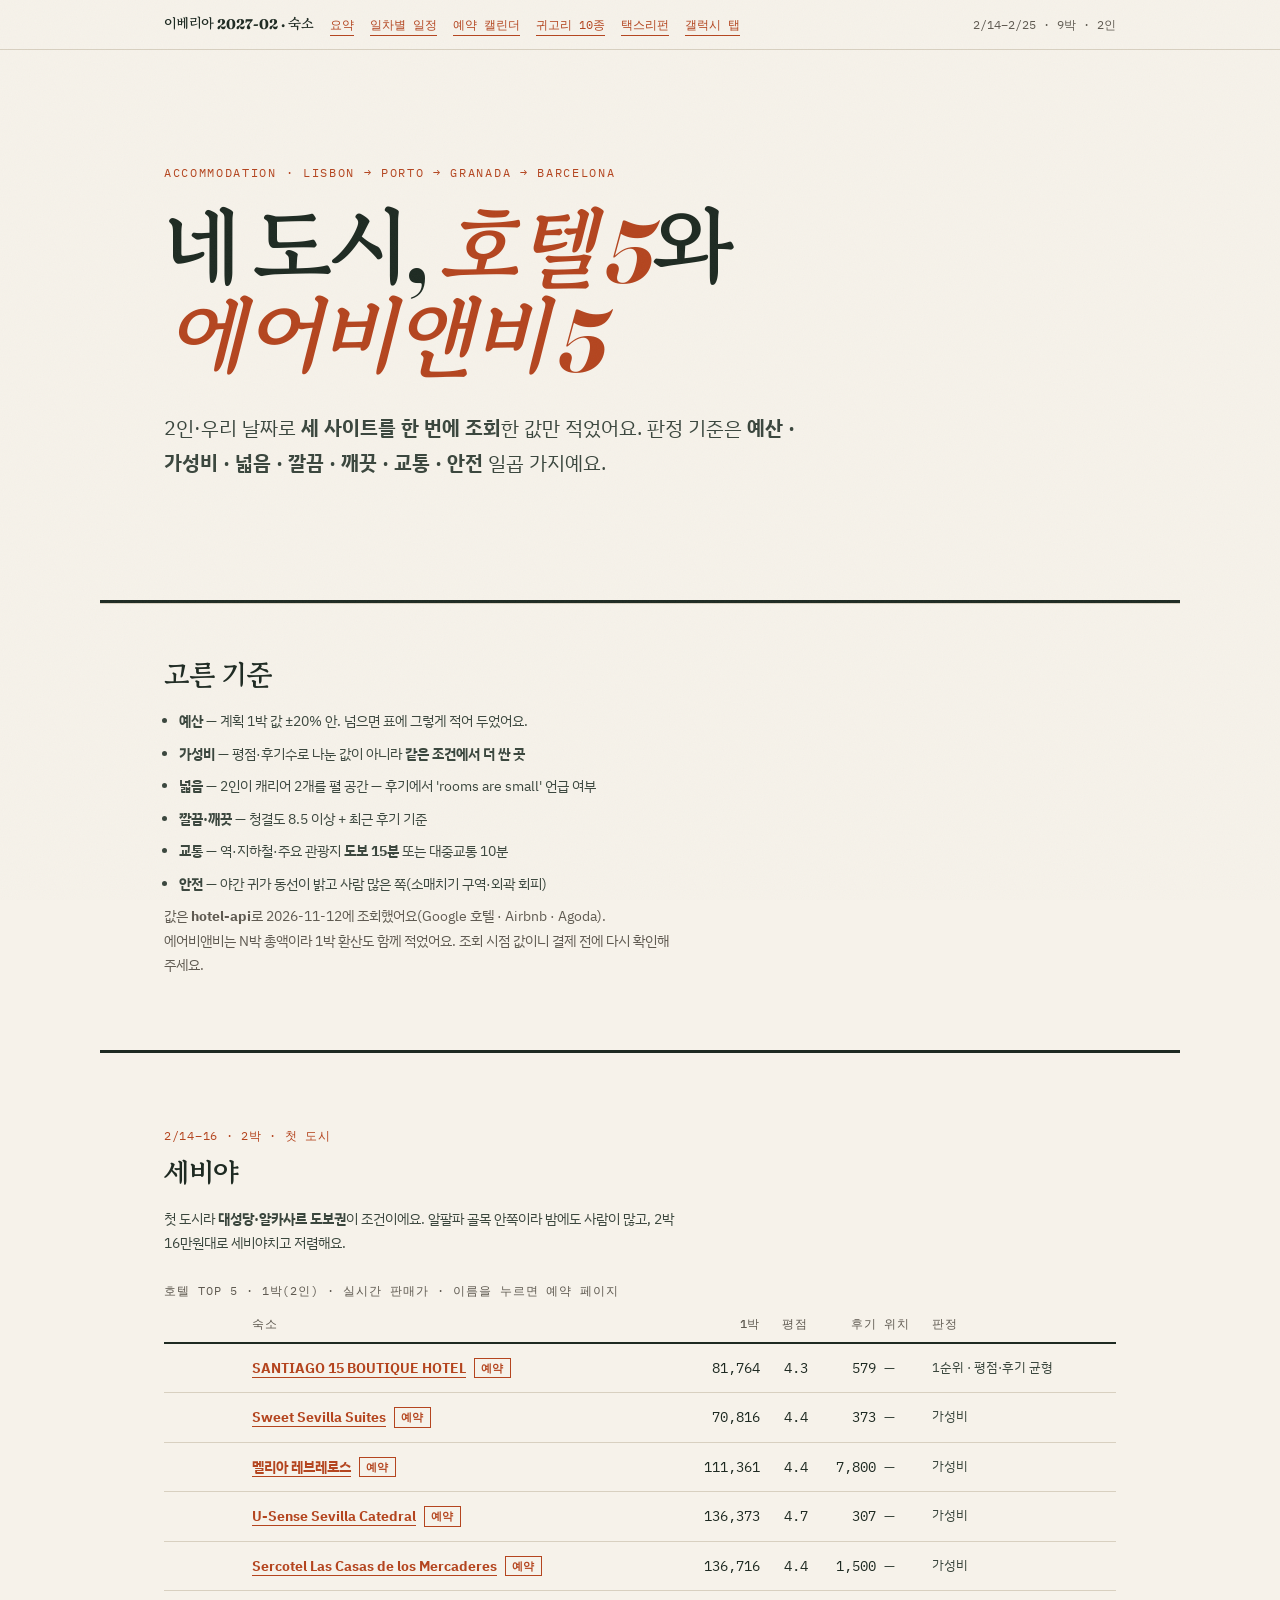
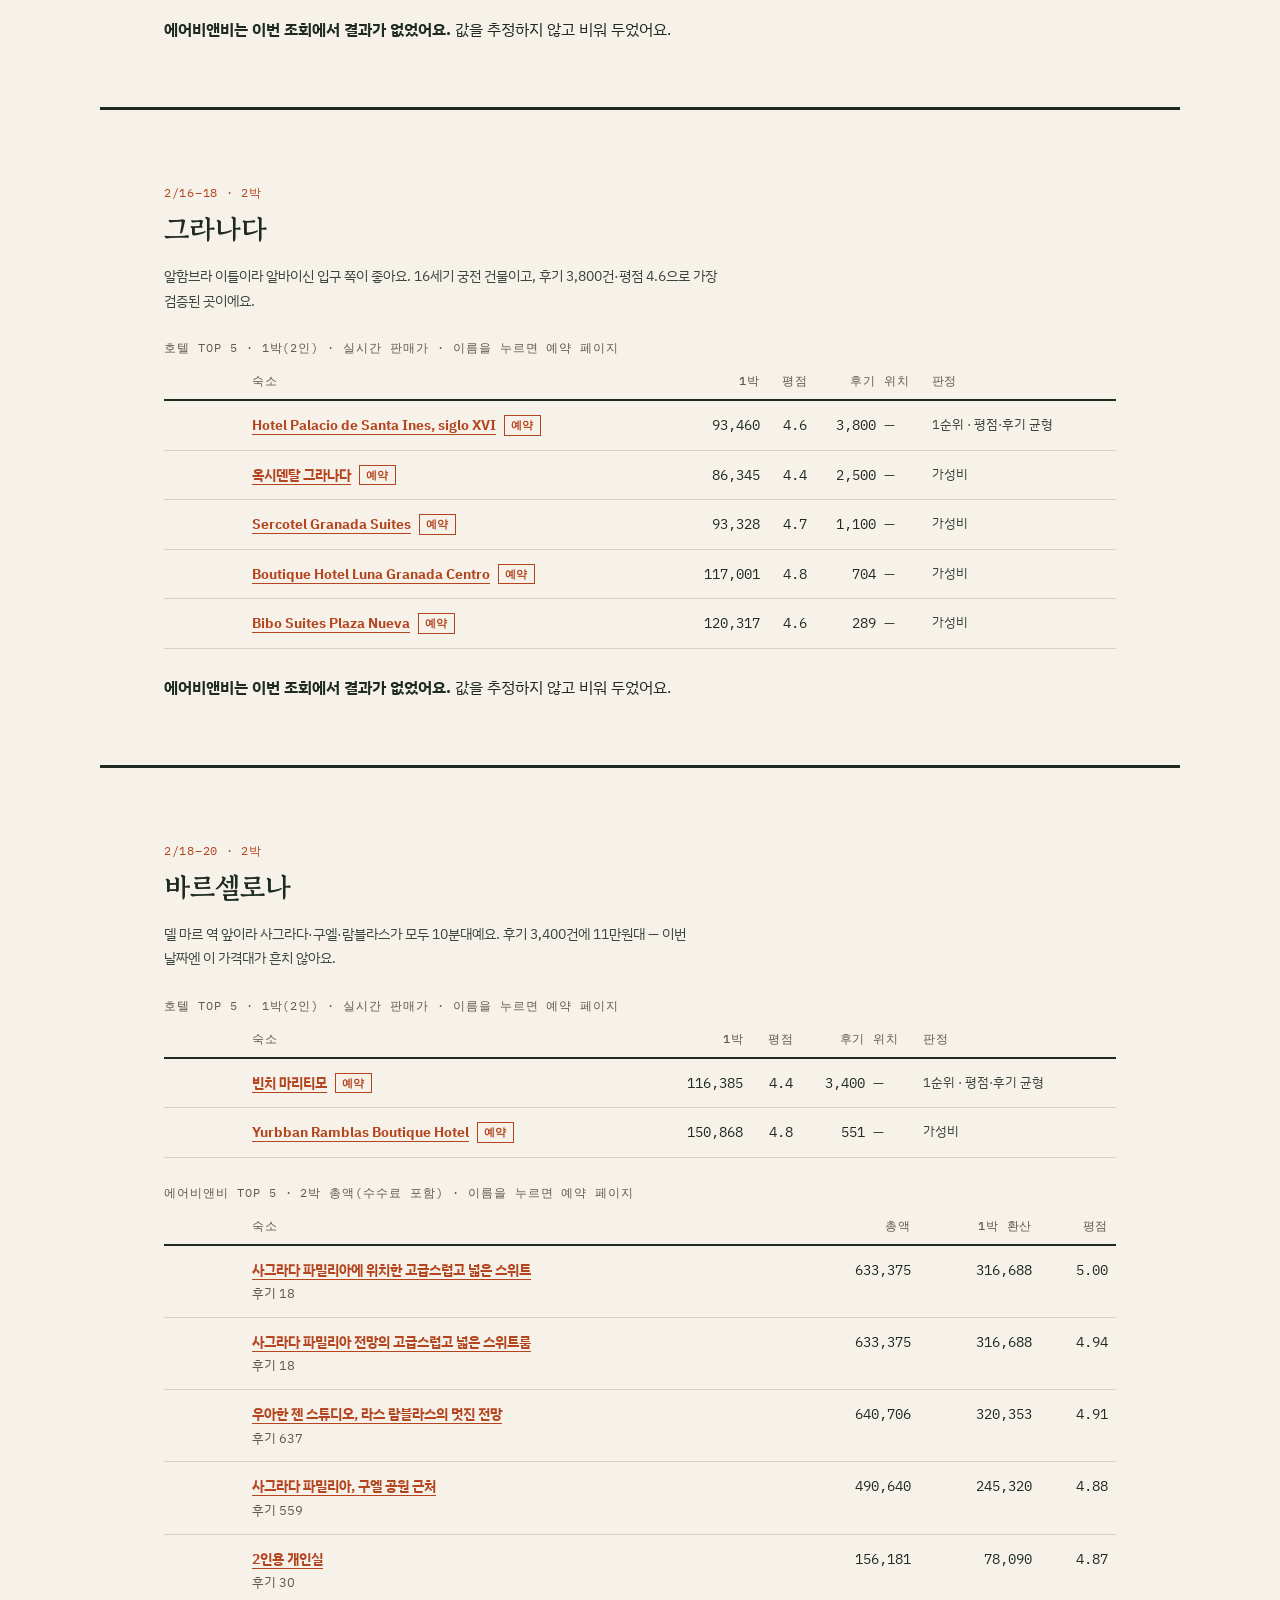
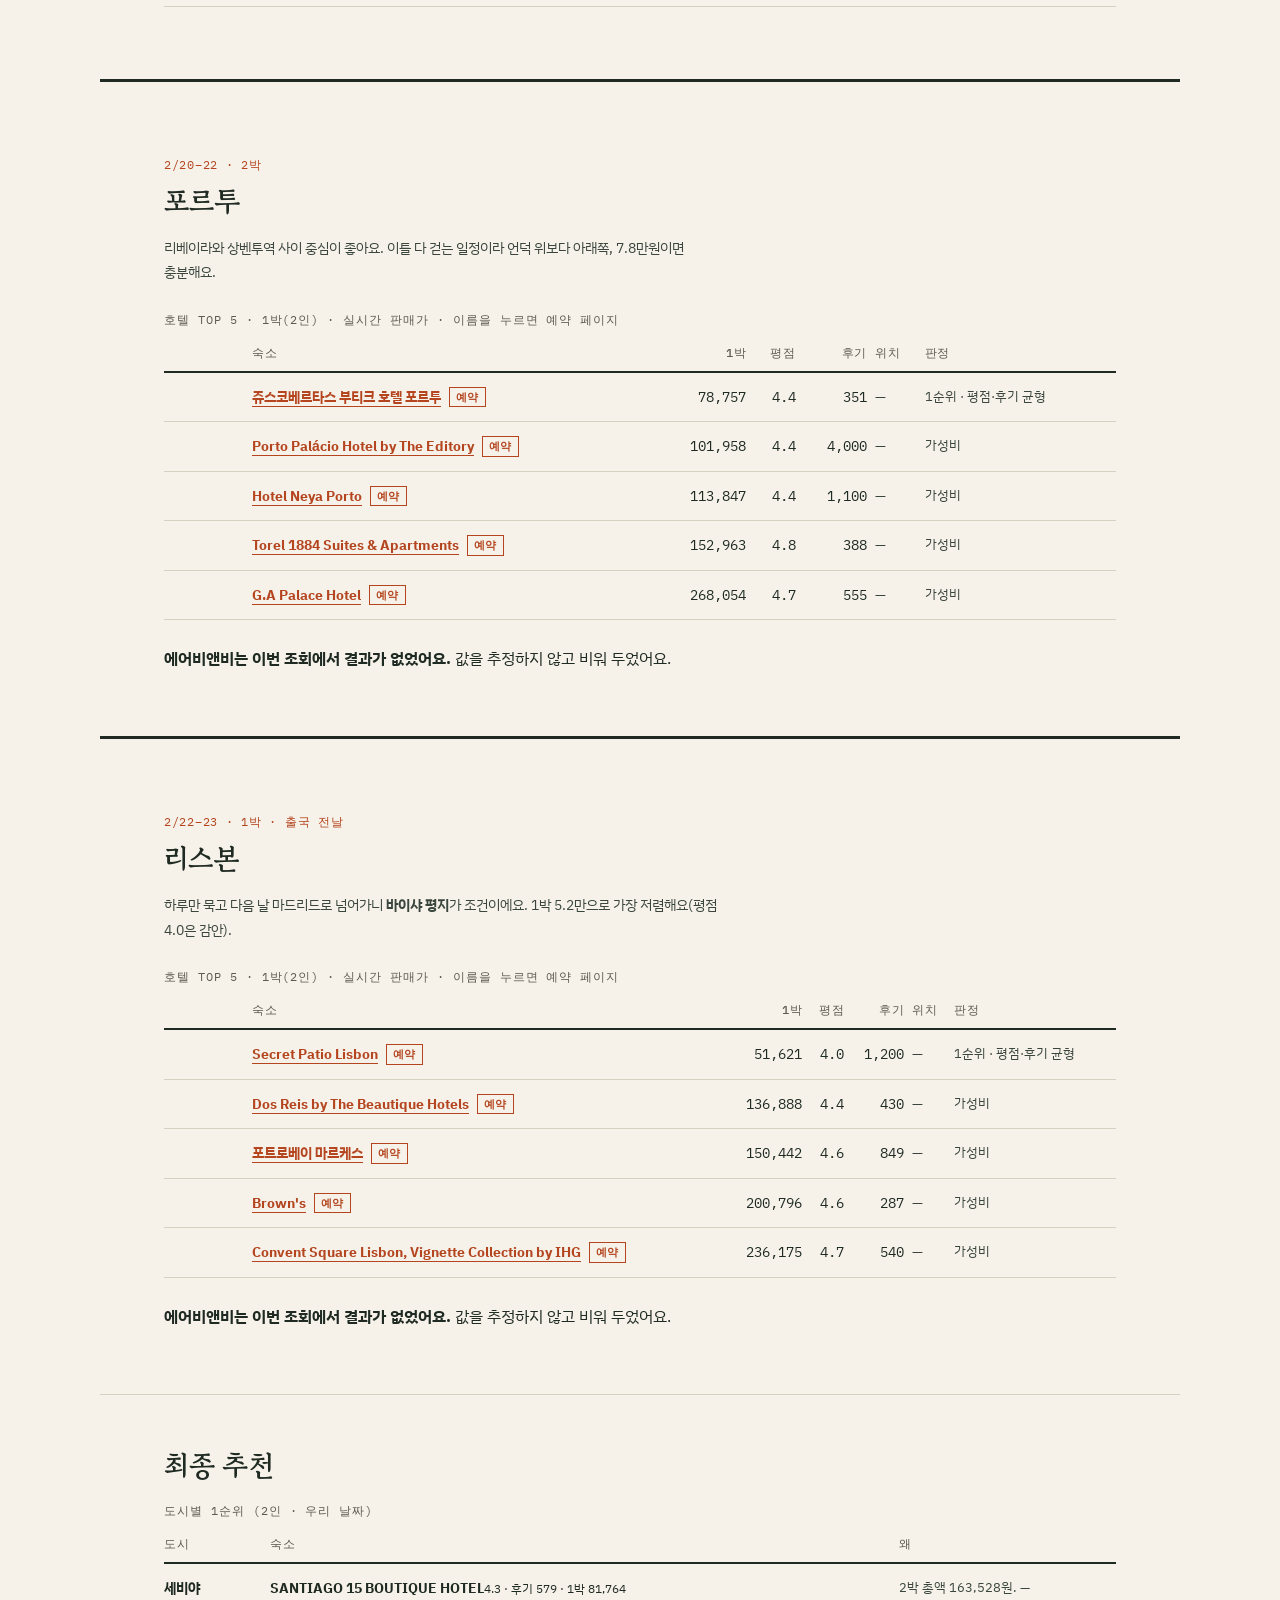
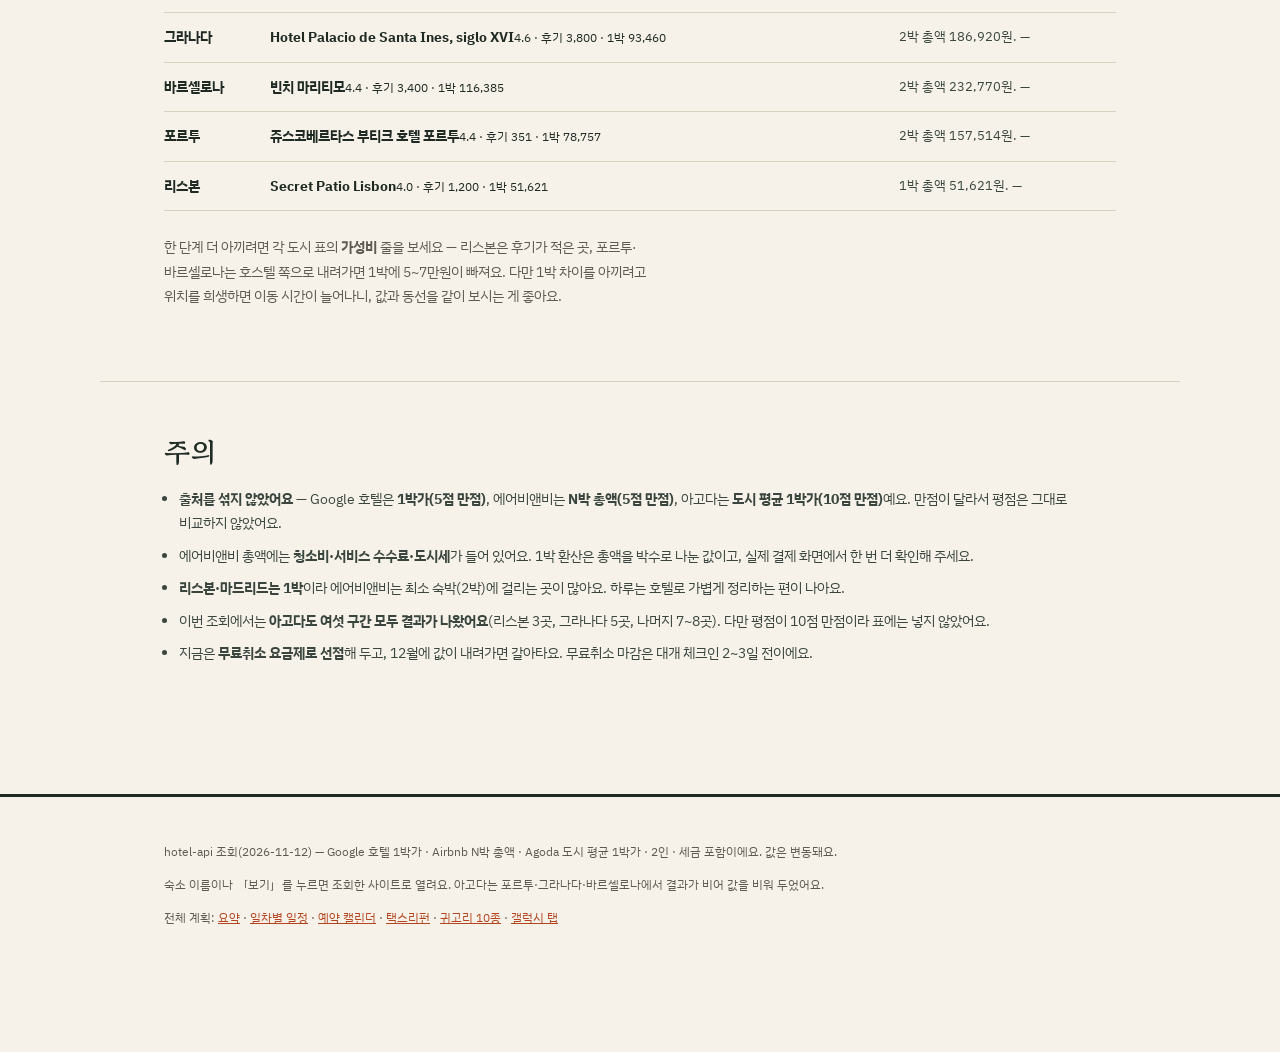
==== commit 5d220ad8: "v16: 2/13 밤 출국·2/23 귀국(2/24 인천) · 마드리드 제외·세비야 추가 · 지도 11장 재생성·이미지 확대 Discord: https://discord.com/ch" ====
--- a/accommodation.html
+++ b/accommodation.html
@@ -115,137 +115,91 @@
     에어비앤비는 N박 총액이라 1박 환산도 함께 적었어요. 조회 시점 값이니 결제 전에 다시 확인해 주세요.</p>
 </section>
 
-<article class="city" id="마드리드">
-      <header class="city-head">
-        <p class="when">2/15–16 · 1박 · 도착일</p>
-        <h2>마드리드</h2>
-        <p class="verdict">도착일 하루라 <b>위치가 전부</b>예요. 그란비아·솔이 도보권이라 밤에 짐 풀고 바로 나설 수 있고, 가격도 하루치로 부담이 없어요.</p>
-      </header>
-      <div class="tables">
-        <table class="ledger">
-        <caption>호텔 Top 5 · 1박(2인) · 실시간 판매가 · 이름을 누르면 예약 페이지</caption>
-        <thead><tr><th scope="col"><span class="sr-only">사진</span></th><th scope="col">숙소</th>
-          <th class="num" scope="col">1박</th><th class="num" scope="col">평점</th>
-          <th class="num" scope="col">후기</th><th scope="col">위치</th><th scope="col">판정</th></tr></thead>
-        <tbody><tr><td class="thumbcell"><img src="img/stays3/madrid-google-08.webp" alt="" loading="lazy" class="thumb"></td><td class="nm"><a href="https://www.google.com/travel/hotels/entity/ChkIpvKJ9-WwyJUSGg0vZy8xMWdma2ZoNjd3EAE?q=Madrid+hotels&checkin=2027-02-15&checkout=2027-02-16&hl=ko&gl=kr&ei=D4b0auafKo_Hid4P4-Ln-QM&sa=X&ved=2ahUKEwim4_OUmoCYAxWPY8IFHWPxOT8QyvcEegUIAxCRAg" target="_blank" rel="noopener">2060 The Newton Hostel</a><a class="book" href="https://www.google.com/travel/hotels/entity/ChkIpvKJ9-WwyJUSGg0vZy8xMWdma2ZoNjd3EAE?q=Madrid+hotels&checkin=2027-02-15&checkout=2027-02-16&hl=ko&gl=kr&ei=D4b0auafKo_Hid4P4-Ln-QM&sa=X&ved=2ahUKEwim4_OUmoCYAxWPY8IFHWPxOT8QyvcEegUIAxCRAg" target="_blank" rel="noopener">예약</a></td><td class="num">51,580</td><td class="num">4.7</td><td class="num">3,200</td><td class="loc">—</td><td class="note">1순위 · 평점·후기 균형</td></tr><tr><td class="thumbcell"><img src="img/stays3/madrid-google-06.webp" alt="" loading="lazy" class="thumb"></td><td class="nm"><a href="https://www.google.com/travel/hotels/entity/ChcI0o_Y7dG8gfkSGgsvZy8xdGdmNGo2aBAB?q=Madrid+hotels&checkin=2027-02-15&checkout=2027-02-16&hl=ko&gl=kr&ei=D4b0auafKo_Hid4P4-Ln-QM&sa=X&ved=2ahUKEwim4_OUmoCYAxWPY8IFHWPxOT8QyvcEegUIAxDRAQ" target="_blank" rel="noopener">Artistic Bed and Breakfast</a><a class="book" href="https://www.google.com/travel/hotels/entity/ChcI0o_Y7dG8gfkSGgsvZy8xdGdmNGo2aBAB?q=Madrid+hotels&checkin=2027-02-15&checkout=2027-02-16&hl=ko&gl=kr&ei=D4b0auafKo_Hid4P4-Ln-QM&sa=X&ved=2ahUKEwim4_OUmoCYAxWPY8IFHWPxOT8QyvcEegUIAxDRAQ" target="_blank" rel="noopener">예약</a></td><td class="num">126,360</td><td class="num">4.7</td><td class="num">249</td><td class="loc">—</td><td class="note">가성비</td></tr><tr><td class="thumbcell"><img src="img/stays3/madrid-google-03.webp" alt="" loading="lazy" class="thumb"></td><td class="nm"><a href="https://www.google.com/travel/hotels/entity/ChkIxJXE6Zfj1N0yGg0vZy8xMXM4a2hsN2IyEAE?q=Madrid+hotels&checkin=2027-02-15&checkout=2027-02-16&hl=ko&gl=kr&ei=D4b0auafKo_Hid4P4-Ln-QM&sa=X&ved=2ahUKEwim4_OUmoCYAxWPY8IFHWPxOT8QyvcEegQIAxBt" target="_blank" rel="noopener">Hostal Evoke Madrid</a><a class="book" href="https://www.google.com/travel/hotels/entity/ChkIxJXE6Zfj1N0yGg0vZy8xMXM4a2hsN2IyEAE?q=Madrid+hotels&checkin=2027-02-15&checkout=2027-02-16&hl=ko&gl=kr&ei=D4b0auafKo_Hid4P4-Ln-QM&sa=X&ved=2ahUKEwim4_OUmoCYAxWPY8IFHWPxOT8QyvcEegQIAxBt" target="_blank" rel="noopener">예약</a></td><td class="num">139,343</td><td class="num">4.7</td><td class="num">281</td><td class="loc">—</td><td class="note">가성비</td></tr></tbody>
-      </table>
-        <table class="ledger">
-        <caption>에어비앤비 Top 5 · 1박 · 도착일 총액(수수료 포함) · 이름을 누르면 예약 페이지</caption>
+<article class="city" id="세비야">
+      <header class="city-head">
+        <p class="when">2/14–16 · 2박 · 첫 도시</p>
+        <h2>세비야</h2>
+        <p class="verdict">첫 도시라 <b>대성당·알카사르 도보권</b>이 조건이에요. 알팔파 골목 안쪽이라 밤에도 사람이 많고, 2박 16만원대로 세비야치고 저렴해요.</p>
+      </header>
+      <div class="tables">
+        <table class="ledger">
+        <caption>호텔 Top 5 · 1박(2인) · 실시간 판매가 · 이름을 누르면 예약 페이지</caption>
+        <thead><tr><th scope="col"><span class="sr-only">사진</span></th><th scope="col">숙소</th>
+          <th class="num" scope="col">1박</th><th class="num" scope="col">평점</th>
+          <th class="num" scope="col">후기</th><th scope="col">위치</th><th scope="col">판정</th></tr></thead>
+        <tbody><tr><td class="thumbcell"></td><td class="nm"><a href="https://www.google.com/travel/hotels/entity/ChoI16fCo42H9d6EARoNL2cvMTFnZ3c4aDEzbRAB?q=%EC%84%B8%EB%B9%84%EC%95%BC+hotels&checkin=2027-02-14&checkout=2027-02-16&hl=ko&gl=kr&ei=iSz4arTKM6qHid4Ptuf58AE&sa=X&ved=2ahUKEwj0sumslYeYAxWqQ8IFHbZzHh4QyvcEegQIAxAn" target="_blank" rel="noopener">SANTIAGO 15 BOUTIQUE HOTEL</a><a class="book" href="https://www.google.com/travel/hotels/entity/ChoI16fCo42H9d6EARoNL2cvMTFnZ3c4aDEzbRAB?q=%EC%84%B8%EB%B9%84%EC%95%BC+hotels&checkin=2027-02-14&checkout=2027-02-16&hl=ko&gl=kr&ei=iSz4arTKM6qHid4Ptuf58AE&sa=X&ved=2ahUKEwj0sumslYeYAxWqQ8IFHbZzHh4QyvcEegQIAxAn" target="_blank" rel="noopener">예약</a></td><td class="num">81,764</td><td class="num">4.3</td><td class="num">579</td><td class="loc">—</td><td class="note">1순위 · 평점·후기 균형</td></tr><tr><td class="thumbcell"></td><td class="nm"><a href="https://www.google.com/travel/hotels/entity/ChkIoIrvyrzViN4BGg0vZy8xMWgwbXMzMW1xEAE?q=%EC%84%B8%EB%B9%84%EC%95%BC+hotels&checkin=2027-02-14&checkout=2027-02-16&hl=ko&gl=kr&ei=iSz4arTKM6qHid4Ptuf58AE&sa=X&ved=2ahUKEwj0sumslYeYAxWqQ8IFHbZzHh4QyvcEegUIAxDmAQ" target="_blank" rel="noopener">Sweet Sevilla Suites</a><a class="book" href="https://www.google.com/travel/hotels/entity/ChkIoIrvyrzViN4BGg0vZy8xMWgwbXMzMW1xEAE?q=%EC%84%B8%EB%B9%84%EC%95%BC+hotels&checkin=2027-02-14&checkout=2027-02-16&hl=ko&gl=kr&ei=iSz4arTKM6qHid4Ptuf58AE&sa=X&ved=2ahUKEwj0sumslYeYAxWqQ8IFHbZzHh4QyvcEegUIAxDmAQ" target="_blank" rel="noopener">예약</a></td><td class="num">70,816</td><td class="num">4.4</td><td class="num">373</td><td class="loc">—</td><td class="note">가성비</td></tr><tr><td class="thumbcell"></td><td class="nm"><a href="https://www.google.com/travel/hotels/entity/ChgItPG9q7iNr_zjARoLL2cvMXRsYnZ6dzcQAQ?q=%EC%84%B8%EB%B9%84%EC%95%BC+hotels&checkin=2027-02-14&checkout=2027-02-16&hl=ko&gl=kr&ei=iSz4arTKM6qHid4Ptuf58AE&sa=X&ved=2ahUKEwj0sumslYeYAxWqQ8IFHbZzHh4QyvcEegUIAxDMAQ" target="_blank" rel="noopener">멜리아 레브레로스</a><a class="book" href="https://www.google.com/travel/hotels/entity/ChgItPG9q7iNr_zjARoLL2cvMXRsYnZ6dzcQAQ?q=%EC%84%B8%EB%B9%84%EC%95%BC+hotels&checkin=2027-02-14&checkout=2027-02-16&hl=ko&gl=kr&ei=iSz4arTKM6qHid4Ptuf58AE&sa=X&ved=2ahUKEwj0sumslYeYAxWqQ8IFHbZzHh4QyvcEegUIAxDMAQ" target="_blank" rel="noopener">예약</a></td><td class="num">111,361</td><td class="num">4.4</td><td class="num">7,800</td><td class="loc">—</td><td class="note">가성비</td></tr><tr><td class="thumbcell"></td><td class="nm"><a href="https://www.google.com/travel/hotels/entity/ChoI66PlzpCx_8PaARoNL2cvMTFxemtteXh6NhAB?q=%EC%84%B8%EB%B9%84%EC%95%BC+hotels&checkin=2027-02-14&checkout=2027-02-16&hl=ko&gl=kr&ei=iSz4arTKM6qHid4Ptuf58AE&sa=X&ved=2ahUKEwj0sumslYeYAxWqQ8IFHbZzHh4QyvcEegUIAxCXAQ" target="_blank" rel="noopener">U-Sense Sevilla Catedral</a><a class="book" href="https://www.google.com/travel/hotels/entity/ChoI66PlzpCx_8PaARoNL2cvMTFxemtteXh6NhAB?q=%EC%84%B8%EB%B9%84%EC%95%BC+hotels&checkin=2027-02-14&checkout=2027-02-16&hl=ko&gl=kr&ei=iSz4arTKM6qHid4Ptuf58AE&sa=X&ved=2ahUKEwj0sumslYeYAxWqQ8IFHbZzHh4QyvcEegUIAxCXAQ" target="_blank" rel="noopener">예약</a></td><td class="num">136,373</td><td class="num">4.7</td><td class="num">307</td><td class="loc">—</td><td class="note">가성비</td></tr><tr><td class="thumbcell"></td><td class="nm"><a href="https://www.google.com/travel/hotels/entity/ChkIsLCokpvWxtmgARoML2cvMTJ2c3JiNXRkEAE?q=%EC%84%B8%EB%B9%84%EC%95%BC+hotels&checkin=2027-02-14&checkout=2027-02-16&hl=ko&gl=kr&ei=iSz4arTKM6qHid4Ptuf58AE&sa=X&ved=2ahUKEwj0sumslYeYAxWqQ8IFHbZzHh4QyvcEegUIAxCwAQ" target="_blank" rel="noopener">Sercotel Las Casas de los Mercaderes</a><a class="book" href="https://www.google.com/travel/hotels/entity/ChkIsLCokpvWxtmgARoML2cvMTJ2c3JiNXRkEAE?q=%EC%84%B8%EB%B9%84%EC%95%BC+hotels&checkin=2027-02-14&checkout=2027-02-16&hl=ko&gl=kr&ei=iSz4arTKM6qHid4Ptuf58AE&sa=X&ved=2ahUKEwj0sumslYeYAxWqQ8IFHbZzHh4QyvcEegUIAxCwAQ" target="_blank" rel="noopener">예약</a></td><td class="num">136,716</td><td class="num">4.4</td><td class="num">1,500</td><td class="loc">—</td><td class="note">가성비</td></tr></tbody>
+      </table>
+        <p class="sub" style="margin-top:1.4rem;"><b>에어비앤비는 이번 조회에서 결과가 없었어요.</b> 값을 추정하지 않고 비워 두었어요.</p>
+      </div>
+    </article><article class="city" id="그라나다">
+      <header class="city-head">
+        <p class="when">2/16–18 · 2박</p>
+        <h2>그라나다</h2>
+        <p class="verdict">알함브라 이틀이라 알바이신 입구 쪽이 좋아요. 16세기 궁전 건물이고, 후기 3,800건·평점 4.6으로 가장 검증된 곳이에요.</p>
+      </header>
+      <div class="tables">
+        <table class="ledger">
+        <caption>호텔 Top 5 · 1박(2인) · 실시간 판매가 · 이름을 누르면 예약 페이지</caption>
+        <thead><tr><th scope="col"><span class="sr-only">사진</span></th><th scope="col">숙소</th>
+          <th class="num" scope="col">1박</th><th class="num" scope="col">평점</th>
+          <th class="num" scope="col">후기</th><th scope="col">위치</th><th scope="col">판정</th></tr></thead>
+        <tbody><tr><td class="thumbcell"></td><td class="nm"><a href="https://www.google.com/travel/hotels/entity/ChcIxczugreo5p1qGgsvZy8xdGZmbDNudBAB?q=%EA%B7%B8%EB%9D%BC%EB%82%98%EB%8B%A4+hotels&checkin=2027-02-16&checkout=2027-02-18&hl=ko&gl=kr&ei=iSz4auzFNN-Iid4PioLpoQE&sa=X&ved=2ahUKEwisruqslYeYAxVfRMIFHQpBOhQQyvcEegQIAxBc" target="_blank" rel="noopener">Hotel Palacio de Santa Ines, siglo XVI</a><a class="book" href="https://www.google.com/travel/hotels/entity/ChcIxczugreo5p1qGgsvZy8xdGZmbDNudBAB?q=%EA%B7%B8%EB%9D%BC%EB%82%98%EB%8B%A4+hotels&checkin=2027-02-16&checkout=2027-02-18&hl=ko&gl=kr&ei=iSz4auzFNN-Iid4PioLpoQE&sa=X&ved=2ahUKEwisruqslYeYAxVfRMIFHQpBOhQQyvcEegQIAxBc" target="_blank" rel="noopener">예약</a></td><td class="num">93,460</td><td class="num">4.6</td><td class="num">3,800</td><td class="loc">—</td><td class="note">1순위 · 평점·후기 균형</td></tr><tr><td class="thumbcell"></td><td class="nm"><a href="https://www.google.com/travel/hotels/entity/ChgIqJXWgpOq97ySARoLL2cvMXRmazE2MTYQAQ?q=%EA%B7%B8%EB%9D%BC%EB%82%98%EB%8B%A4+hotels&checkin=2027-02-16&checkout=2027-02-18&hl=ko&gl=kr&ei=iSz4auzFNN-Iid4PioLpoQE&sa=X&ved=2ahUKEwisruqslYeYAxVfRMIFHQpBOhQQyvcEegQIAxB2" target="_blank" rel="noopener">옥시덴탈 그라나다</a><a class="book" href="https://www.google.com/travel/hotels/entity/ChgIqJXWgpOq97ySARoLL2cvMXRmazE2MTYQAQ?q=%EA%B7%B8%EB%9D%BC%EB%82%98%EB%8B%A4+hotels&checkin=2027-02-16&checkout=2027-02-18&hl=ko&gl=kr&ei=iSz4auzFNN-Iid4PioLpoQE&sa=X&ved=2ahUKEwisruqslYeYAxVfRMIFHQpBOhQQyvcEegQIAxB2" target="_blank" rel="noopener">예약</a></td><td class="num">86,345</td><td class="num">4.4</td><td class="num">2,500</td><td class="loc">—</td><td class="note">가성비</td></tr><tr><td class="thumbcell"></td><td class="nm"><a href="https://www.google.com/travel/hotels/entity/ChkIi8Pvg7vaoqVMGg0vZy8xMXEzc3djM3h3EAE?q=%EA%B7%B8%EB%9D%BC%EB%82%98%EB%8B%A4+hotels&checkin=2027-02-16&checkout=2027-02-18&hl=ko&gl=kr&ei=iSz4auzFNN-Iid4PioLpoQE&sa=X&ved=2ahUKEwisruqslYeYAxVfRMIFHQpBOhQQyvcEegUIAxDpAQ" target="_blank" rel="noopener">Sercotel Granada Suites</a><a class="book" href="https://www.google.com/travel/hotels/entity/ChkIi8Pvg7vaoqVMGg0vZy8xMXEzc3djM3h3EAE?q=%EA%B7%B8%EB%9D%BC%EB%82%98%EB%8B%A4+hotels&checkin=2027-02-16&checkout=2027-02-18&hl=ko&gl=kr&ei=iSz4auzFNN-Iid4PioLpoQE&sa=X&ved=2ahUKEwisruqslYeYAxVfRMIFHQpBOhQQyvcEegUIAxDpAQ" target="_blank" rel="noopener">예약</a></td><td class="num">93,328</td><td class="num">4.7</td><td class="num">1,100</td><td class="loc">—</td><td class="note">가성비</td></tr><tr><td class="thumbcell"></td><td class="nm"><a href="https://www.google.com/travel/hotels/entity/ChkIpKWZuZi0m8V1Gg0vZy8xMXRmd3JtY2RfEAE?q=%EA%B7%B8%EB%9D%BC%EB%82%98%EB%8B%A4+hotels&checkin=2027-02-16&checkout=2027-02-18&hl=ko&gl=kr&ei=iSz4auzFNN-Iid4PioLpoQE&sa=X&ved=2ahUKEwisruqslYeYAxVfRMIFHQpBOhQQyvcEegUIAxDJAQ" target="_blank" rel="noopener">Boutique Hotel Luna Granada Centro</a><a class="book" href="https://www.google.com/travel/hotels/entity/ChkIpKWZuZi0m8V1Gg0vZy8xMXRmd3JtY2RfEAE?q=%EA%B7%B8%EB%9D%BC%EB%82%98%EB%8B%A4+hotels&checkin=2027-02-16&checkout=2027-02-18&hl=ko&gl=kr&ei=iSz4auzFNN-Iid4PioLpoQE&sa=X&ved=2ahUKEwisruqslYeYAxVfRMIFHQpBOhQQyvcEegUIAxDJAQ" target="_blank" rel="noopener">예약</a></td><td class="num">117,001</td><td class="num">4.8</td><td class="num">704</td><td class="loc">—</td><td class="note">가성비</td></tr><tr><td class="thumbcell"></td><td class="nm"><a href="https://www.google.com/travel/hotels/entity/ChoI09OauJD9n6ijARoNL2cvMTFoN2c0eGY4MxAB?q=%EA%B7%B8%EB%9D%BC%EB%82%98%EB%8B%A4+hotels&checkin=2027-02-16&checkout=2027-02-18&hl=ko&gl=kr&ei=iSz4auzFNN-Iid4PioLpoQE&sa=X&ved=2ahUKEwisruqslYeYAxVfRMIFHQpBOhQQyvcEegUIAxCwAQ" target="_blank" rel="noopener">Bibo Suites Plaza Nueva</a><a class="book" href="https://www.google.com/travel/hotels/entity/ChoI09OauJD9n6ijARoNL2cvMTFoN2c0eGY4MxAB?q=%EA%B7%B8%EB%9D%BC%EB%82%98%EB%8B%A4+hotels&checkin=2027-02-16&checkout=2027-02-18&hl=ko&gl=kr&ei=iSz4auzFNN-Iid4PioLpoQE&sa=X&ved=2ahUKEwisruqslYeYAxVfRMIFHQpBOhQQyvcEegUIAxCwAQ" target="_blank" rel="noopener">예약</a></td><td class="num">120,317</td><td class="num">4.6</td><td class="num">289</td><td class="loc">—</td><td class="note">가성비</td></tr></tbody>
+      </table>
+        <p class="sub" style="margin-top:1.4rem;"><b>에어비앤비는 이번 조회에서 결과가 없었어요.</b> 값을 추정하지 않고 비워 두었어요.</p>
+      </div>
+    </article><article class="city" id="바르셀로나">
+      <header class="city-head">
+        <p class="when">2/18–20 · 2박</p>
+        <h2>바르셀로나</h2>
+        <p class="verdict">델 마르 역 앞이라 사그라다·구엘·람블라스가 모두 10분대예요. 후기 3,400건에 11만원대 — 이번 날짜엔 이 가격대가 흔치 않아요.</p>
+      </header>
+      <div class="tables">
+        <table class="ledger">
+        <caption>호텔 Top 5 · 1박(2인) · 실시간 판매가 · 이름을 누르면 예약 페이지</caption>
+        <thead><tr><th scope="col"><span class="sr-only">사진</span></th><th scope="col">숙소</th>
+          <th class="num" scope="col">1박</th><th class="num" scope="col">평점</th>
+          <th class="num" scope="col">후기</th><th scope="col">위치</th><th scope="col">판정</th></tr></thead>
+        <tbody><tr><td class="thumbcell"></td><td class="nm"><a href="https://www.google.com/travel/hotels/entity/ChgItvqT1e-3jd3rARoLL2cvMXRmaHczdjQQAQ?q=%EB%B0%94%EB%A5%B4%EC%85%80%EB%A1%9C%EB%82%98+hotels&checkin=2027-02-18&checkout=2027-02-20&hl=ko&gl=kr&ei=iSz4auXONO-Zid4P74yXwAI&sa=X&ved=2ahUKEwilt-qslYeYAxXvTMIFHW_GBSgQyvcEegQIAxAn" target="_blank" rel="noopener">빈치 마리티모</a><a class="book" href="https://www.google.com/travel/hotels/entity/ChgItvqT1e-3jd3rARoLL2cvMXRmaHczdjQQAQ?q=%EB%B0%94%EB%A5%B4%EC%85%80%EB%A1%9C%EB%82%98+hotels&checkin=2027-02-18&checkout=2027-02-20&hl=ko&gl=kr&ei=iSz4auXONO-Zid4P74yXwAI&sa=X&ved=2ahUKEwilt-qslYeYAxXvTMIFHW_GBSgQyvcEegQIAxAn" target="_blank" rel="noopener">예약</a></td><td class="num">116,385</td><td class="num">4.4</td><td class="num">3,400</td><td class="loc">—</td><td class="note">1순위 · 평점·후기 균형</td></tr><tr><td class="thumbcell"></td><td class="nm"><a href="https://www.google.com/travel/hotels/entity/ChoIrKWk-fPr4oG6ARoNL2cvMTFoMmZuZHBsORAB?q=%EB%B0%94%EB%A5%B4%EC%85%80%EB%A1%9C%EB%82%98+hotels&checkin=2027-02-18&checkout=2027-02-20&hl=ko&gl=kr&ei=iSz4auXONO-Zid4P74yXwAI&sa=X&ved=2ahUKEwilt-qslYeYAxXvTMIFHW_GBSgQyvcEegQIAxBh" target="_blank" rel="noopener">Yurbban Ramblas Boutique Hotel</a><a class="book" href="https://www.google.com/travel/hotels/entity/ChoIrKWk-fPr4oG6ARoNL2cvMTFoMmZuZHBsORAB?q=%EB%B0%94%EB%A5%B4%EC%85%80%EB%A1%9C%EB%82%98+hotels&checkin=2027-02-18&checkout=2027-02-20&hl=ko&gl=kr&ei=iSz4auXONO-Zid4P74yXwAI&sa=X&ved=2ahUKEwilt-qslYeYAxXvTMIFHW_GBSgQyvcEegQIAxBh" target="_blank" rel="noopener">예약</a></td><td class="num">150,868</td><td class="num">4.8</td><td class="num">551</td><td class="loc">—</td><td class="note">가성비</td></tr></tbody>
+      </table>
+        <table class="ledger">
+        <caption>에어비앤비 Top 5 · 2박 총액(수수료 포함) · 이름을 누르면 예약 페이지</caption>
         <thead><tr><th scope="col"><span class="sr-only">사진</span></th><th scope="col">숙소</th>
           <th class="num" scope="col">총액</th><th class="num" scope="col">1박 환산</th>
           <th class="num" scope="col">평점</th></tr></thead>
-        <tbody><tr><td class="thumbcell"><img src="img/stays3/madrid-airbnb-02.jpeg" alt="" loading="lazy" class="thumb"></td><td class="nm"><a href="https://www.airbnb.co.kr/rooms/1716568953824170792" target="_blank" rel="noopener">대학교의 호텔</a><small>후기 3</small></td><td class="num">142,131</td><td class="num">142,131</td><td class="num">5.00</td></tr><tr><td class="thumbcell"><img src="img/stays3/madrid-airbnb-03.jpg" alt="" loading="lazy" class="thumb"></td><td class="nm"><a href="https://www.airbnb.co.kr/rooms/15609190" target="_blank" rel="noopener">객실 A</a><small>후기 846</small></td><td class="num">97,454</td><td class="num">97,454</td><td class="num">4.93</td></tr><tr><td class="thumbcell"><img src="img/stays3/madrid-airbnb-06.jpeg" alt="" loading="lazy" class="thumb"></td><td class="nm"><a href="https://www.airbnb.co.kr/rooms/827312648212488499" target="_blank" rel="noopener">세르지오의 아파트</a><small>후기 373</small></td><td class="num">104,951</td><td class="num">104,951</td><td class="num">4.91</td></tr><tr><td class="thumbcell"><img src="img/stays3/madrid-airbnb-04.jpeg" alt="" loading="lazy" class="thumb"></td><td class="nm"><a href="https://www.airbnb.co.kr/rooms/1303562148584472848" target="_blank" rel="noopener">트레볼 1</a><small>후기 279</small></td><td class="num">116,945</td><td class="num">116,945</td><td class="num">4.88</td></tr><tr><td class="thumbcell"><img src="img/stays3/madrid-airbnb-01.png" alt="" loading="lazy" class="thumb"></td><td class="nm"><a href="https://www.airbnb.co.kr/rooms/565632884931783157" target="_blank" rel="noopener">마드리드 중심가의 개인실 1-1-1</a><small>후기 566</small></td><td class="num">98,954</td><td class="num">98,954</td><td class="num">4.82</td></tr></tbody>
-      </table>
-      </div>
-    </article><article class="city" id="그라나다">
-      <header class="city-head">
-        <p class="when">2/16–18 · 2박</p>
-        <h2>그라나다</h2>
-        <p class="verdict">알함브라 이틀이라 대성당 권이 좋아요. 알바이신 안쪽은 오르막·계단이 많아 뺐고, 같은 값에서 후기 1,100건·평점 4.7이 가장 안정적이에요.</p>
-      </header>
-      <div class="tables">
-        <table class="ledger">
-        <caption>호텔 Top 5 · 1박(2인) · 실시간 판매가 · 이름을 누르면 예약 페이지</caption>
-        <thead><tr><th scope="col"><span class="sr-only">사진</span></th><th scope="col">숙소</th>
-          <th class="num" scope="col">1박</th><th class="num" scope="col">평점</th>
-          <th class="num" scope="col">후기</th><th scope="col">위치</th><th scope="col">판정</th></tr></thead>
-        <tbody><tr><td class="thumbcell"><img src="img/stays3/granada-google-05.webp" alt="" loading="lazy" class="thumb"></td><td class="nm"><a href="https://www.google.com/travel/search?q=Granada%20hotels&checkin=2027-02-16&checkout=2027-02-18&hl=ko&gl=kr&ved=2ahUKEwiD5KGimoCYAxX7XMIFHakKAl8QyvcEegUIAxC6AQ&qs=MidDaGtJaThQdmc3dmFvcVZNR2cwdlp5OHhNWEV6YzNkak0zaDNFQUU4DQ&ts=CAESCgoCCAMKAggDEAAaVAo2EjQyJDB4ZDcxZmNlNjJkMzJjMjdkOjB4OTI1OGY3OWRkMzYwMGQ3MjoM6re4652864KY64ukEhoSFAoHCOoPEAsYEBIHCOoPEAsYERgBMgIQACoHCgU6A0tSVw" target="_blank" rel="noopener">Sercotel Granada Suites</a><a class="book" href="https://www.google.com/travel/search?q=Granada%20hotels&checkin=2027-02-16&checkout=2027-02-18&hl=ko&gl=kr&ved=2ahUKEwiD5KGimoCYAxX7XMIFHakKAl8QyvcEegUIAxC6AQ&qs=MidDaGtJaThQdmc3dmFvcVZNR2cwdlp5OHhNWEV6YzNkak0zaDNFQUU4DQ&ts=CAESCgoCCAMKAggDEAAaVAo2EjQyJDB4ZDcxZmNlNjJkMzJjMjdkOjB4OTI1OGY3OWRkMzYwMGQ3MjoM6re4652864KY64ukEhoSFAoHCOoPEAsYEBIHCOoPEAsYERgBMgIQACoHCgU6A0tSVw" target="_blank" rel="noopener">예약</a></td><td class="num">93,548</td><td class="num">4.7</td><td class="num">1,100</td><td class="loc">—</td><td class="note">1순위 · 평점·후기 균형</td></tr><tr><td class="thumbcell"><img src="img/stays3/granada-google-03.webp" alt="" loading="lazy" class="thumb"></td><td class="nm"><a href="https://www.google.com/travel/search?q=Granada%20hotels&checkin=2027-02-16&checkout=2027-02-18&hl=ko&gl=kr&ved=2ahUKEwiD5KGimoCYAxX7XMIFHakKAl8QyvcEegQIAxB6&qs=MiRDaGNJeGN6dWdyZW81cDFxR2dzdlp5OHhkR1ptYkROdWRCQUI4DQ&ts=CAESCgoCCAMKAggDEAAaVAo2EjQyJDB4ZDcxZmNlNjJkMzJjMjdkOjB4OTI1OGY3OWRkMzYwMGQ3MjoM6re4652864KY64ukEhoSFAoHCOoPEAsYEBIHCOoPEAsYERgBMgIQACoHCgU6A0tSVw" target="_blank" rel="noopener">Hotel Palacio de Santa Ines, siglo XVI</a><a class="book" href="https://www.google.com/travel/search?q=Granada%20hotels&checkin=2027-02-16&checkout=2027-02-18&hl=ko&gl=kr&ved=2ahUKEwiD5KGimoCYAxX7XMIFHakKAl8QyvcEegQIAxB6&qs=MiRDaGNJeGN6dWdyZW81cDFxR2dzdlp5OHhkR1ptYkROdWRCQUI4DQ&ts=CAESCgoCCAMKAggDEAAaVAo2EjQyJDB4ZDcxZmNlNjJkMzJjMjdkOjB4OTI1OGY3OWRkMzYwMGQ3MjoM6re4652864KY64ukEhoSFAoHCOoPEAsYEBIHCOoPEAsYERgBMgIQACoHCgU6A0tSVw" target="_blank" rel="noopener">예약</a></td><td class="num">123,030</td><td class="num">4.6</td><td class="num">3,800</td><td class="loc">—</td><td class="note">가성비</td></tr></tbody>
-      </table>
-        <table class="ledger">
-        <caption>에어비앤비 Top 5 · 2박 총액(수수료 포함) · 이름을 누르면 예약 페이지</caption>
-        <thead><tr><th scope="col"><span class="sr-only">사진</span></th><th scope="col">숙소</th>
-          <th class="num" scope="col">총액</th><th class="num" scope="col">1박 환산</th>
-          <th class="num" scope="col">평점</th></tr></thead>
-        <tbody><tr><td class="thumbcell"><img src="img/stays3/granada-airbnb-03.png" alt="" loading="lazy" class="thumb"></td><td class="nm"><a href="https://www.airbnb.co.kr/rooms/1807219996818852433" target="_blank" rel="noopener">카사 나바스 부티크</a><small>후기 4</small></td><td class="num">162,762</td><td class="num">81,381</td><td class="num">5.00</td></tr><tr><td class="thumbcell"><img src="img/stays3/granada-airbnb-02.jpeg" alt="" loading="lazy" class="thumb"></td><td class="nm"><a href="https://www.airbnb.co.kr/rooms/1078105615038994065" target="_blank" rel="noopener">마리암의 집</a><small>후기 196</small></td><td class="num">335,842</td><td class="num">167,921</td><td class="num">4.99</td></tr><tr><td class="thumbcell"><img src="img/stays3/granada-airbnb-04.jpeg" alt="" loading="lazy" class="thumb"></td><td class="nm"><a href="https://www.airbnb.co.kr/rooms/13509352" target="_blank" rel="noopener">전용 욕실이 있는 더블룸 알함브라 전망 1</a><small>후기 738</small></td><td class="num">329,845</td><td class="num">164,922</td><td class="num">4.96</td></tr><tr><td class="thumbcell"><img src="img/stays3/granada-airbnb-01.jpeg" alt="" loading="lazy" class="thumb"></td><td class="nm"><a href="https://www.airbnb.co.kr/rooms/977557018001863901" target="_blank" rel="noopener">아베나마르, 최고의 옵션</a><small>후기 135</small></td><td class="num">254,881</td><td class="num">127,440</td><td class="num">4.93</td></tr><tr><td class="thumbcell"><img src="img/stays3/granada-airbnb-06.jpeg" alt="" loading="lazy" class="thumb"></td><td class="nm"><a href="https://www.airbnb.co.kr/rooms/1352031389066512288" target="_blank" rel="noopener">Calm Suites Babole</a><small>후기 548</small></td><td class="num">302,858</td><td class="num">151,429</td><td class="num">4.93</td></tr></tbody>
-      </table>
-      </div>
-    </article><article class="city" id="바르셀로나">
-      <header class="city-head">
-        <p class="when">2/18–20 · 2박</p>
-        <h2>바르셀로나</h2>
-        <p class="verdict">이틀이라 파세 데 그라시아 권이 이동에 유리해요. 구엘 공원·사그라다가 가깝고, 같은 값에서 후기 9,500건으로 검증된 곳을 골랐어요.</p>
-      </header>
-      <div class="tables">
-        <table class="ledger">
-        <caption>호텔 Top 5 · 1박(2인) · 실시간 판매가 · 이름을 누르면 예약 페이지</caption>
-        <thead><tr><th scope="col"><span class="sr-only">사진</span></th><th scope="col">숙소</th>
-          <th class="num" scope="col">1박</th><th class="num" scope="col">평점</th>
-          <th class="num" scope="col">후기</th><th scope="col">위치</th><th scope="col">판정</th></tr></thead>
-        <tbody><tr><td class="thumbcell"><img src="img/stays3/barcelona-google-01.webp" alt="" loading="lazy" class="thumb"></td><td class="nm"><a href="https://www.google.com/travel/search?q=Barcelona%20hotels&checkin=2027-02-18&checkout=2027-02-20&hl=ko&gl=kr&ved=2ahUKEwjL3qmymoCYAxUnTMIFHXHaBesQyvcEegQIAxA_&qs=MidDaGtJdzZDczNjX1U1TFRDQVJvTUwyY3ZNV2hxYURoNGJteG9FQUU4DQ&ts=CAESCgoCCAMKAggDEAAaWAo6EjgyJTB4MTJhNDk4MTY3MThlMzBlNToweDQ0YjBmYjNkNGY0NzY2MGE6D-uwlOultOyFgOuhnOuCmBIaEhQKBwjqDxALGBASBwjqDxALGBEYATICEAAqCwoJOgNLUldiAggB" target="_blank" rel="noopener">Generator Barcelona</a><a class="book" href="https://www.google.com/travel/search?q=Barcelona%20hotels&checkin=2027-02-18&checkout=2027-02-20&hl=ko&gl=kr&ved=2ahUKEwjL3qmymoCYAxUnTMIFHXHaBesQyvcEegQIAxA_&qs=MidDaGtJdzZDczNjX1U1TFRDQVJvTUwyY3ZNV2hxYURoNGJteG9FQUU4DQ&ts=CAESCgoCCAMKAggDEAAaWAo6EjgyJTB4MTJhNDk4MTY3MThlMzBlNToweDQ0YjBmYjNkNGY0NzY2MGE6D-uwlOultOyFgOuhnOuCmBIaEhQKBwjqDxALGBASBwjqDxALGBEYATICEAAqCwoJOgNLUldiAggB" target="_blank" rel="noopener">예약</a></td><td class="num">86,298</td><td class="num">4.5</td><td class="num">9,500</td><td class="loc">—</td><td class="note">1순위 · 평점·후기 균형</td></tr><tr><td class="thumbcell"><img src="img/stays3/barcelona-google-07.webp" alt="" loading="lazy" class="thumb"></td><td class="nm"><a href="https://www.google.com/travel/search?q=Barcelona%20hotels&checkin=2027-02-18&checkout=2027-02-20&hl=ko&gl=kr&ved=2ahUKEwjL3qmymoCYAxUnTMIFHXHaBesQyvcEegUIAxCFAg&qs=MiZDaGdJNWZXLWhkTFJnZFdvQVJvTEwyY3ZNWFJrWm5FNU1HZ1FBUTgN&ts=CAESCgoCCAMKAggDEAAaWAo6EjgyJTB4MTJhNDk4MTY3MThlMzBlNToweDQ0YjBmYjNkNGY0NzY2MGE6D-uwlOultOyFgOuhnOuCmBIaEhQKBwjqDxALGBASBwjqDxALGBEYATICEAAqCwoJOgNLUldiAggB" target="_blank" rel="noopener">Hotel Duquesa de Cardona Barcelona</a><a class="book" href="https://www.google.com/travel/search?q=Barcelona%20hotels&checkin=2027-02-18&checkout=2027-02-20&hl=ko&gl=kr&ved=2ahUKEwjL3qmymoCYAxUnTMIFHXHaBesQyvcEegUIAxCFAg&qs=MiZDaGdJNWZXLWhkTFJnZFdvQVJvTEwyY3ZNWFJrWm5FNU1HZ1FBUTgN&ts=CAESCgoCCAMKAggDEAAaWAo6EjgyJTB4MTJhNDk4MTY3MThlMzBlNToweDQ0YjBmYjNkNGY0NzY2MGE6D-uwlOultOyFgOuhnOuCmBIaEhQKBwjqDxALGBASBwjqDxALGBEYATICEAAqCwoJOgNLUldiAggB" target="_blank" rel="noopener">예약</a></td><td class="num">328,448</td><td class="num">4.5</td><td class="num">1,900</td><td class="loc">—</td><td class="note">가성비</td></tr><tr><td class="thumbcell"><img src="img/stays3/barcelona-google-08.webp" alt="" loading="lazy" class="thumb"></td><td class="nm"><a href="https://www.google.com/travel/search?q=Barcelona%20hotels&checkin=2027-02-18&checkout=2027-02-20&hl=ko&gl=kr&ved=2ahUKEwjL3qmymoCYAxUnTMIFHXHaBesQyvcEegUIAxCkAg&qs=MidDaGtJM2Y2azE5ZUJ3UHZ2QVJvTUwyY3ZNWGxzTkRkNE5HUjNFQUU4DQ&ts=CAESCgoCCAMKAggDEAAaWAo6EjgyJTB4MTJhNDk4MTY3MThlMzBlNToweDQ0YjBmYjNkNGY0NzY2MGE6D-uwlOultOyFgOuhnOuCmBIaEhQKBwjqDxALGBASBwjqDxALGBEYATICEAAqCwoJOgNLUldiAggB" target="_blank" rel="noopener">NH 호텔 컬렉션 바르셀로나 그란호텔 칼데론 안녕</a><a class="book" href="https://www.google.com/travel/search?q=Barcelona%20hotels&checkin=2027-02-18&checkout=2027-02-20&hl=ko&gl=kr&ved=2ahUKEwjL3qmymoCYAxUnTMIFHXHaBesQyvcEegUIAxCkAg&qs=MidDaGtJM2Y2azE5ZUJ3UHZ2QVJvTUwyY3ZNWGxzTkRkNE5HUjNFQUU4DQ&ts=CAESCgoCCAMKAggDEAAaWAo6EjgyJTB4MTJhNDk4MTY3MThlMzBlNToweDQ0YjBmYjNkNGY0NzY2MGE6D-uwlOultOyFgOuhnOuCmBIaEhQKBwjqDxALGBASBwjqDxALGBEYATICEAAqCwoJOgNLUldiAggB" target="_blank" rel="noopener">예약</a></td><td class="num">338,148</td><td class="num">4.5</td><td class="num">4,800</td><td class="loc">—</td><td class="note">가성비</td></tr></tbody>
-      </table>
-        <table class="ledger">
-        <caption>에어비앤비 Top 5 · 2박 총액(수수료 포함) · 이름을 누르면 예약 페이지</caption>
-        <thead><tr><th scope="col"><span class="sr-only">사진</span></th><th scope="col">숙소</th>
-          <th class="num" scope="col">총액</th><th class="num" scope="col">1박 환산</th>
-          <th class="num" scope="col">평점</th></tr></thead>
-        <tbody><tr><td class="thumbcell"><img src="img/stays3/barcelona-airbnb-03.jpeg" alt="" loading="lazy" class="thumb"></td><td class="nm"><a href="https://www.airbnb.co.kr/rooms/1556002549724325322" target="_blank" rel="noopener">사그라다 파밀리아 전망의 고급스럽고 넓은 스위트룸</a><small>후기 18</small></td><td class="num">636,774</td><td class="num">318,387</td><td class="num">4.94</td></tr><tr><td class="thumbcell"><img src="img/stays3/barcelona-airbnb-05.jpg" alt="" loading="lazy" class="thumb"></td><td class="nm"><a href="https://www.airbnb.co.kr/rooms/23990807" target="_blank" rel="noopener">우아한 젠 스튜디오, 라스 람블라스의 멋진 전망</a><small>후기 637</small></td><td class="num">651,968</td><td class="num">325,984</td><td class="num">4.91</td></tr><tr><td class="thumbcell"><img src="img/stays3/barcelona-airbnb-04.jpeg" alt="" loading="lazy" class="thumb"></td><td class="nm"><a href="https://www.airbnb.co.kr/rooms/2237750" target="_blank" rel="noopener">사그라다 파밀리아, 구엘 공원 근처</a><small>후기 557</small></td><td class="num">499,265</td><td class="num">249,632</td><td class="num">4.88</td></tr><tr><td class="thumbcell"><img src="img/stays3/barcelona-airbnb-08.jpeg" alt="" loading="lazy" class="thumb"></td><td class="nm"><a href="https://www.airbnb.co.kr/rooms/603288020845523338" target="_blank" rel="noopener">파세오 데 그라시아 근처의 우아한 아파트</a><small>후기 362</small></td><td class="num">550,541</td><td class="num">275,270</td><td class="num">4.84</td></tr><tr><td class="thumbcell"><img src="img/stays3/barcelona-airbnb-06.jpeg" alt="" loading="lazy" class="thumb"></td><td class="nm"><a href="https://www.airbnb.co.kr/rooms/52231678" target="_blank" rel="noopener">개인 욕실과 테라스 이용이 가능한 더블룸</a><small>후기 199</small></td><td class="num">338,841</td><td class="num">169,420</td><td class="num">4.79</td></tr></tbody>
+        <tbody><tr><td class="thumbcell"></td><td class="nm"><a href="https://www.airbnb.co.kr/rooms/1555986395749208733" target="_blank" rel="noopener">사그라다 파밀리아에 위치한 고급스럽고 넓은 스위트</a><small>후기 18</small></td><td class="num">633,375</td><td class="num">316,688</td><td class="num">5.00</td></tr><tr><td class="thumbcell"></td><td class="nm"><a href="https://www.airbnb.co.kr/rooms/1556002549724325322" target="_blank" rel="noopener">사그라다 파밀리아 전망의 고급스럽고 넓은 스위트룸</a><small>후기 18</small></td><td class="num">633,375</td><td class="num">316,688</td><td class="num">4.94</td></tr><tr><td class="thumbcell"></td><td class="nm"><a href="https://www.airbnb.co.kr/rooms/23990807" target="_blank" rel="noopener">우아한 젠 스튜디오, 라스 람블라스의 멋진 전망</a><small>후기 637</small></td><td class="num">640,706</td><td class="num">320,353</td><td class="num">4.91</td></tr><tr><td class="thumbcell"></td><td class="nm"><a href="https://www.airbnb.co.kr/rooms/2237750" target="_blank" rel="noopener">사그라다 파밀리아, 구엘 공원 근처</a><small>후기 559</small></td><td class="num">490,640</td><td class="num">245,320</td><td class="num">4.88</td></tr><tr><td class="thumbcell"></td><td class="nm"><a href="https://www.airbnb.co.kr/rooms/817494919573861541" target="_blank" rel="noopener">2인용 개인실</a><small>후기 30</small></td><td class="num">156,181</td><td class="num">78,090</td><td class="num">4.87</td></tr></tbody>
       </table>
       </div>
     </article><article class="city" id="포르투">
       <header class="city-head">
         <p class="when">2/20–22 · 2박</p>
         <h2>포르투</h2>
-        <p class="verdict">리베이라와 상벤투역 사이 중심이 좋아요. 이틀 다 걷는 일정이라 언덕 위보다 아래쪽, 같은 등급에서 9만원대면 충분해요.</p>
-      </header>
-      <div class="tables">
-        <table class="ledger">
-        <caption>호텔 Top 5 · 1박(2인) · 실시간 판매가 · 이름을 누르면 예약 페이지</caption>
-        <thead><tr><th scope="col"><span class="sr-only">사진</span></th><th scope="col">숙소</th>
-          <th class="num" scope="col">1박</th><th class="num" scope="col">평점</th>
-          <th class="num" scope="col">후기</th><th scope="col">위치</th><th scope="col">판정</th></tr></thead>
-        <tbody><tr><td class="thumbcell"><img src="img/stays3/porto-google-07.webp" alt="" loading="lazy" class="thumb"></td><td class="nm"><a href="https://www.google.com/travel/search?q=Porto%20hotels&checkin=2027-02-20&checkout=2027-02-22&hl=ko&gl=kr&ved=2ahUKEwji4-nBmoCYAxVBTsIFHSTOFwIQyvcEegUIAxD2AQ&qs=MihDaG9JN3EzTDB2UzczYWk0QVJvTkwyY3ZNVEZ5Y25Ga2EyNDRkeEFCOA0&ts=CAESCgoCCAMKAggDEAAaUQozEjEyJDB4ZDI0NjVhYmM0ZTE1M2MxOjB4YTY0OGQ5NTY0MGIxMTRiYzoJ7Y-s66W07YagEhoSFAoHCOoPEAsYFhIHCOoPEAsYFxgBMgIQACoLCgk6A0tSV2ICCAE" target="_blank" rel="noopener">Dorma Essenzia Porto</a><a class="book" href="https://www.google.com/travel/search?q=Porto%20hotels&checkin=2027-02-20&checkout=2027-02-22&hl=ko&gl=kr&ved=2ahUKEwji4-nBmoCYAxVBTsIFHSTOFwIQyvcEegUIAxD2AQ&qs=MihDaG9JN3EzTDB2UzczYWk0QVJvTkwyY3ZNVEZ5Y25Ga2EyNDRkeEFCOA0&ts=CAESCgoCCAMKAggDEAAaUQozEjEyJDB4ZDI0NjVhYmM0ZTE1M2MxOjB4YTY0OGQ5NTY0MGIxMTRiYzoJ7Y-s66W07YagEhoSFAoHCOoPEAsYFhIHCOoPEAsYFxgBMgIQACoLCgk6A0tSV2ICCAE" target="_blank" rel="noopener">예약</a></td><td class="num">94,203</td><td class="num">4.6</td><td class="num">709</td><td class="loc">—</td><td class="note">1순위 · 평점·후기 균형</td></tr><tr><td class="thumbcell"><img src="img/stays3/porto-google-04.webp" alt="" loading="lazy" class="thumb"></td><td class="nm"><a href="https://www.google.com/travel/search?q=Porto%20hotels&checkin=2027-02-20&checkout=2027-02-22&hl=ko&gl=kr&ved=2ahUKEwji4-nBmoCYAxVBTsIFHSTOFwIQyvcEegUIAxCcAQ&qs=MihDaG9JalAzTjZNU2Jyb1g1QVJvTkwyY3ZNVEZpWXprMlpHZHRNUkFCOA0&ts=CAESCgoCCAMKAggDEAAaUQozEjEyJDB4ZDI0NjVhYmM0ZTE1M2MxOjB4YTY0OGQ5NTY0MGIxMTRiYzoJ7Y-s66W07YagEhoSFAoHCOoPEAsYFhIHCOoPEAsYFxgBMgIQACoLCgk6A0tSV2ICCAE" target="_blank" rel="noopener">쥬스코베르타스 부티크 호텔 포르투</a><a class="book" href="https://www.google.com/travel/search?q=Porto%20hotels&checkin=2027-02-20&checkout=2027-02-22&hl=ko&gl=kr&ved=2ahUKEwji4-nBmoCYAxVBTsIFHSTOFwIQyvcEegUIAxCcAQ&qs=MihDaG9JalAzTjZNU2Jyb1g1QVJvTkwyY3ZNVEZpWXprMlpHZHRNUkFCOA0&ts=CAESCgoCCAMKAggDEAAaUQozEjEyJDB4ZDI0NjVhYmM0ZTE1M2MxOjB4YTY0OGQ5NTY0MGIxMTRiYzoJ7Y-s66W07YagEhoSFAoHCOoPEAsYFhIHCOoPEAsYFxgBMgIQACoLCgk6A0tSV2ICCAE" target="_blank" rel="noopener">예약</a></td><td class="num">79,882</td><td class="num">4.4</td><td class="num">351</td><td class="loc">—</td><td class="note">가성비</td></tr><tr><td class="thumbcell"><img src="img/stays3/porto-google-05.webp" alt="" loading="lazy" class="thumb"></td><td class="nm"><a href="https://www.google.com/travel/search?q=Porto%20hotels&checkin=2027-02-20&checkout=2027-02-22&hl=ko&gl=kr&ved=2ahUKEwji4-nBmoCYAxVBTsIFHSTOFwIQyvcEegUIAxC8AQ&qs=MihDaG9JaTRfdmlfTzFwZjNKQVJvTkwyY3ZNVEZ5WDNocVl6WmpjaEFCOA0&ts=CAESCgoCCAMKAggDEAAaUQozEjEyJDB4ZDI0NjVhYmM0ZTE1M2MxOjB4YTY0OGQ5NTY0MGIxMTRiYzoJ7Y-s66W07YagEhoSFAoHCOoPEAsYFhIHCOoPEAsYFxgBMgIQACoLCgk6A0tSV2ICCAE" target="_blank" rel="noopener">Oporto Collection BFRESH HOTEL</a><a class="book" href="https://www.google.com/travel/search?q=Porto%20hotels&checkin=2027-02-20&checkout=2027-02-22&hl=ko&gl=kr&ved=2ahUKEwji4-nBmoCYAxVBTsIFHSTOFwIQyvcEegUIAxC8AQ&qs=MihDaG9JaTRfdmlfTzFwZjNKQVJvTkwyY3ZNVEZ5WDNocVl6WmpjaEFCOA0&ts=CAESCgoCCAMKAggDEAAaUQozEjEyJDB4ZDI0NjVhYmM0ZTE1M2MxOjB4YTY0OGQ5NTY0MGIxMTRiYzoJ7Y-s66W07YagEhoSFAoHCOoPEAsYFhIHCOoPEAsYFxgBMgIQACoLCgk6A0tSV2ICCAE" target="_blank" rel="noopener">예약</a></td><td class="num">101,824</td><td class="num">4.6</td><td class="num">227</td><td class="loc">—</td><td class="note">가성비</td></tr><tr><td class="thumbcell"><img src="img/stays3/porto-google-02.webp" alt="" loading="lazy" class="thumb"></td><td class="nm"><a href="https://www.google.com/travel/search?q=Porto%20hotels&checkin=2027-02-20&checkout=2027-02-22&hl=ko&gl=kr&ved=2ahUKEwji4-nBmoCYAxVBTsIFHSTOFwIQyvcEegQIAxBS&qs=MidDaGtJc0pmaC1jX3l3T3NjR2cwdlp5OHhNV05zWjJadVpITmZFQUU4DQ&ts=CAESCgoCCAMKAggDEAAaUQozEjEyJDB4ZDI0NjVhYmM0ZTE1M2MxOjB4YTY0OGQ5NTY0MGIxMTRiYzoJ7Y-s66W07YagEhoSFAoHCOoPEAsYFhIHCOoPEAsYFxgBMgIQACoLCgk6A0tSV2ICCAE" target="_blank" rel="noopener">Porto A.S. 1829 Hotel</a><a class="book" href="https://www.google.com/travel/search?q=Porto%20hotels&checkin=2027-02-20&checkout=2027-02-22&hl=ko&gl=kr&ved=2ahUKEwji4-nBmoCYAxVBTsIFHSTOFwIQyvcEegQIAxBS&qs=MidDaGtJc0pmaC1jX3l3T3NjR2cwdlp5OHhNV05zWjJadVpITmZFQUU4DQ&ts=CAESCgoCCAMKAggDEAAaUQozEjEyJDB4ZDI0NjVhYmM0ZTE1M2MxOjB4YTY0OGQ5NTY0MGIxMTRiYzoJ7Y-s66W07YagEhoSFAoHCOoPEAsYFhIHCOoPEAsYFxgBMgIQACoLCgk6A0tSV2ICCAE" target="_blank" rel="noopener">예약</a></td><td class="num">114,178</td><td class="num">4.6</td><td class="num">791</td><td class="loc">—</td><td class="note">가성비</td></tr><tr><td class="thumbcell"><img src="img/stays3/porto-google-06.webp" alt="" loading="lazy" class="thumb"></td><td class="nm"><a href="https://www.google.com/travel/search?q=Porto%20hotels&checkin=2027-02-20&checkout=2027-02-22&hl=ko&gl=kr&ved=2ahUKEwji4-nBmoCYAxVBTsIFHSTOFwIQyvcEegUIAxDXAQ&qs=MihDaG9Jdy0zMGd0X3JwNno1QVJvTkwyY3ZNVEZvTURaNGVXaHVkeEFCOA0&ts=CAESCgoCCAMKAggDEAAaUQozEjEyJDB4ZDI0NjVhYmM0ZTE1M2MxOjB4YTY0OGQ5NTY0MGIxMTRiYzoJ7Y-s66W07YagEhoSFAoHCOoPEAsYFhIHCOoPEAsYFxgBMgIQACoLCgk6A0tSV2ICCAE" target="_blank" rel="noopener">Hotel NH Porto Jardim</a><a class="book" href="https://www.google.com/travel/search?q=Porto%20hotels&checkin=2027-02-20&checkout=2027-02-22&hl=ko&gl=kr&ved=2ahUKEwji4-nBmoCYAxVBTsIFHSTOFwIQyvcEegUIAxDXAQ&qs=MihDaG9Jdy0zMGd0X3JwNno1QVJvTkwyY3ZNVEZvTURaNGVXaHVkeEFCOA0&ts=CAESCgoCCAMKAggDEAAaUQozEjEyJDB4ZDI0NjVhYmM0ZTE1M2MxOjB4YTY0OGQ5NTY0MGIxMTRiYzoJ7Y-s66W07YagEhoSFAoHCOoPEAsYFhIHCOoPEAsYFxgBMgIQACoLCgk6A0tSV2ICCAE" target="_blank" rel="noopener">예약</a></td><td class="num">123,476</td><td class="num">4.7</td><td class="num">1,300</td><td class="loc">—</td><td class="note">가성비</td></tr></tbody>
-      </table>
-        <table class="ledger">
-        <caption>에어비앤비 Top 5 · 2박 총액(수수료 포함) · 이름을 누르면 예약 페이지</caption>
-        <thead><tr><th scope="col"><span class="sr-only">사진</span></th><th scope="col">숙소</th>
-          <th class="num" scope="col">총액</th><th class="num" scope="col">1박 환산</th>
-          <th class="num" scope="col">평점</th></tr></thead>
-        <tbody><tr><td class="thumbcell"><img src="img/stays3/porto-airbnb-02.jpeg" alt="" loading="lazy" class="thumb"></td><td class="nm"><a href="https://www.airbnb.co.kr/rooms/54157415" target="_blank" rel="noopener">N 아파트 - Chã 101</a><small>후기 314</small></td><td class="num">356,832</td><td class="num">178,416</td><td class="num">4.95</td></tr><tr><td class="thumbcell"><img src="img/stays3/porto-airbnb-07.jpg" alt="" loading="lazy" class="thumb"></td><td class="nm"><a href="https://www.airbnb.co.kr/rooms/24592245" target="_blank" rel="noopener">비토리아 스튜디오 레지던스 I - 다운타운/바이샤</a><small>후기 565</small></td><td class="num">347,838</td><td class="num">173,919</td><td class="num">4.95</td></tr><tr><td class="thumbcell"><img src="img/stays3/porto-airbnb-05.jpg" alt="" loading="lazy" class="thumb"></td><td class="nm"><a href="https://www.airbnb.co.kr/rooms/45874155" target="_blank" rel="noopener">디럭스 시티 뷰</a><small>후기 447</small></td><td class="num">335,842</td><td class="num">167,921</td><td class="num">4.94</td></tr><tr><td class="thumbcell"><img src="img/stays3/porto-airbnb-01.jpeg" alt="" loading="lazy" class="thumb"></td><td class="nm"><a href="https://www.airbnb.co.kr/rooms/37474260" target="_blank" rel="noopener">포르투 코르도아리아 스튜디오 3층 - 강 전망</a><small>후기 231</small></td><td class="num">370,326</td><td class="num">185,163</td><td class="num">4.90</td></tr><tr><td class="thumbcell"><img src="img/stays3/porto-airbnb-03.jpeg" alt="" loading="lazy" class="thumb"></td><td class="nm"><a href="https://www.airbnb.co.kr/rooms/549674681582605604" target="_blank" rel="noopener">CB 오포르투 뷰- 시내 전망이 있는 유서 깊은 스튜디오</a><small>후기 299</small></td><td class="num">377,822</td><td class="num">188,911</td><td class="num">4.89</td></tr></tbody>
-      </table>
+        <p class="verdict">리베이라와 상벤투역 사이 중심이 좋아요. 이틀 다 걷는 일정이라 언덕 위보다 아래쪽, 7.8만원이면 충분해요.</p>
+      </header>
+      <div class="tables">
+        <table class="ledger">
+        <caption>호텔 Top 5 · 1박(2인) · 실시간 판매가 · 이름을 누르면 예약 페이지</caption>
+        <thead><tr><th scope="col"><span class="sr-only">사진</span></th><th scope="col">숙소</th>
+          <th class="num" scope="col">1박</th><th class="num" scope="col">평점</th>
+          <th class="num" scope="col">후기</th><th scope="col">위치</th><th scope="col">판정</th></tr></thead>
+        <tbody><tr><td class="thumbcell"></td><td class="nm"><a href="https://www.google.com/travel/hotels/entity/ChoIjP3N6MSbroX5ARoNL2cvMTFiYzk2ZGdtMRAB?q=%ED%8F%AC%EB%A5%B4%ED%88%AC+hotels&checkin=2027-02-20&checkout=2027-02-22&hl=ko&gl=kr&ei=iSz4arfGM4eiid4P14TG4QI&sa=X&ved=2ahUKEwj3rumslYeYAxUHUcIFHVeCMSwQyvcEegQIAxBE" target="_blank" rel="noopener">쥬스코베르타스 부티크 호텔 포르투</a><a class="book" href="https://www.google.com/travel/hotels/entity/ChoIjP3N6MSbroX5ARoNL2cvMTFiYzk2ZGdtMRAB?q=%ED%8F%AC%EB%A5%B4%ED%88%AC+hotels&checkin=2027-02-20&checkout=2027-02-22&hl=ko&gl=kr&ei=iSz4arfGM4eiid4P14TG4QI&sa=X&ved=2ahUKEwj3rumslYeYAxUHUcIFHVeCMSwQyvcEegQIAxBE" target="_blank" rel="noopener">예약</a></td><td class="num">78,757</td><td class="num">4.4</td><td class="num">351</td><td class="loc">—</td><td class="note">1순위 · 평점·후기 균형</td></tr><tr><td class="thumbcell"></td><td class="nm"><a href="https://www.google.com/travel/hotels/entity/ChgI5ryUrtfBt-iGARoLL2cvMXRjdzlnY2sQAQ?q=%ED%8F%AC%EB%A5%B4%ED%88%AC+hotels&checkin=2027-02-20&checkout=2027-02-22&hl=ko&gl=kr&ei=iSz4arfGM4eiid4P14TG4QI&sa=X&ved=2ahUKEwj3rumslYeYAxUHUcIFHVeCMSwQyvcEegQIAxB3" target="_blank" rel="noopener">Porto Palácio Hotel by The Editory</a><a class="book" href="https://www.google.com/travel/hotels/entity/ChgI5ryUrtfBt-iGARoLL2cvMXRjdzlnY2sQAQ?q=%ED%8F%AC%EB%A5%B4%ED%88%AC+hotels&checkin=2027-02-20&checkout=2027-02-22&hl=ko&gl=kr&ei=iSz4arfGM4eiid4P14TG4QI&sa=X&ved=2ahUKEwj3rumslYeYAxUHUcIFHVeCMSwQyvcEegQIAxB3" target="_blank" rel="noopener">예약</a></td><td class="num">101,958</td><td class="num">4.4</td><td class="num">4,000</td><td class="loc">—</td><td class="note">가성비</td></tr><tr><td class="thumbcell"></td><td class="nm"><a href="https://www.google.com/travel/hotels/entity/ChoImbay8-Lo1oLEARoNL2cvMTFjNjAxdmp6dhAB?q=%ED%8F%AC%EB%A5%B4%ED%88%AC+hotels&checkin=2027-02-20&checkout=2027-02-22&hl=ko&gl=kr&ei=iSz4arfGM4eiid4P14TG4QI&sa=X&ved=2ahUKEwj3rumslYeYAxUHUcIFHVeCMSwQyvcEegUIAxDGAQ" target="_blank" rel="noopener">Hotel Neya Porto</a><a class="book" href="https://www.google.com/travel/hotels/entity/ChoImbay8-Lo1oLEARoNL2cvMTFjNjAxdmp6dhAB?q=%ED%8F%AC%EB%A5%B4%ED%88%AC+hotels&checkin=2027-02-20&checkout=2027-02-22&hl=ko&gl=kr&ei=iSz4arfGM4eiid4P14TG4QI&sa=X&ved=2ahUKEwj3rumslYeYAxUHUcIFHVeCMSwQyvcEegUIAxDGAQ" target="_blank" rel="noopener">예약</a></td><td class="num">113,847</td><td class="num">4.4</td><td class="num">1,100</td><td class="loc">—</td><td class="note">가성비</td></tr><tr><td class="thumbcell"></td><td class="nm"><a href="https://www.google.com/travel/hotels/entity/ChkIvpGp443l9sgIGg0vZy8xMWd4cm5rY18wEAE?q=%ED%8F%AC%EB%A5%B4%ED%88%AC+hotels&checkin=2027-02-20&checkout=2027-02-22&hl=ko&gl=kr&ei=iSz4arfGM4eiid4P14TG4QI&sa=X&ved=2ahUKEwj3rumslYeYAxUHUcIFHVeCMSwQyvcEegQIAxBd" target="_blank" rel="noopener">Torel 1884 Suites & Apartments</a><a class="book" href="https://www.google.com/travel/hotels/entity/ChkIvpGp443l9sgIGg0vZy8xMWd4cm5rY18wEAE?q=%ED%8F%AC%EB%A5%B4%ED%88%AC+hotels&checkin=2027-02-20&checkout=2027-02-22&hl=ko&gl=kr&ei=iSz4arfGM4eiid4P14TG4QI&sa=X&ved=2ahUKEwj3rumslYeYAxUHUcIFHVeCMSwQyvcEegQIAxBd" target="_blank" rel="noopener">예약</a></td><td class="num">152,963</td><td class="num">4.8</td><td class="num">388</td><td class="loc">—</td><td class="note">가성비</td></tr><tr><td class="thumbcell"></td><td class="nm"><a href="https://www.google.com/travel/hotels/entity/ChoIoLLP2OfmgtfhARoNL2cvMTF2MWI1YzBmdxAB?q=%ED%8F%AC%EB%A5%B4%ED%88%AC+hotels&checkin=2027-02-20&checkout=2027-02-22&hl=ko&gl=kr&ei=iSz4arfGM4eiid4P14TG4QI&sa=X&ved=2ahUKEwj3rumslYeYAxUHUcIFHVeCMSwQyvcEegQIAxAn" target="_blank" rel="noopener">G.A Palace Hotel</a><a class="book" href="https://www.google.com/travel/hotels/entity/ChoIoLLP2OfmgtfhARoNL2cvMTF2MWI1YzBmdxAB?q=%ED%8F%AC%EB%A5%B4%ED%88%AC+hotels&checkin=2027-02-20&checkout=2027-02-22&hl=ko&gl=kr&ei=iSz4arfGM4eiid4P14TG4QI&sa=X&ved=2ahUKEwj3rumslYeYAxUHUcIFHVeCMSwQyvcEegQIAxAn" target="_blank" rel="noopener">예약</a></td><td class="num">268,054</td><td class="num">4.7</td><td class="num">555</td><td class="loc">—</td><td class="note">가성비</td></tr></tbody>
+      </table>
+        <p class="sub" style="margin-top:1.4rem;"><b>에어비앤비는 이번 조회에서 결과가 없었어요.</b> 값을 추정하지 않고 비워 두었어요.</p>
       </div>
     </article><article class="city" id="리스본">
       <header class="city-head">
-        <p class="when">2/22–23 · 1박</p>
+        <p class="when">2/22–23 · 1박 · 출국 전날</p>
         <h2>리스본</h2>
-        <p class="verdict">하루만 묵고 다음 날 마드리드로 넘어가니 <b>바이샤 평지</b>가 조건이에요. 역·전망대가 도보권이고 1박 5.9만으로 정리했어요.</p>
-      </header>
-      <div class="tables">
-        <table class="ledger">
-        <caption>호텔 Top 5 · 1박(2인) · 실시간 판매가 · 이름을 누르면 예약 페이지</caption>
-        <thead><tr><th scope="col"><span class="sr-only">사진</span></th><th scope="col">숙소</th>
-          <th class="num" scope="col">1박</th><th class="num" scope="col">평점</th>
-          <th class="num" scope="col">후기</th><th scope="col">위치</th><th scope="col">판정</th></tr></thead>
-        <tbody><tr><td class="thumbcell"><img src="img/stays3/lisbon-google-03.webp" alt="" loading="lazy" class="thumb"></td><td class="nm"><a href="https://www.google.com/travel/search?q=Lisbon%20hotels&checkin=2027-02-22&checkout=2027-02-23&hl=ko&gl=kr&ved=2ahUKEwihrM_RmoCYAxVjTMIFHU22F3IQyvcEegUIAxCBAQ&qs=MidDaGtJZy1iMmlzbVVqN00xR2cwdlp5OHhNV2czTVRocmVHZzFFQUU4DQ&ts=CAESCgoCCAMKAggDEAAaTQovEi0yIzB4ZDE5MzMxYTYxZTRmMzNiOjB4NDAwZWJiZGU0OTAzNmQwOgZMaXNib24SGhIUCgcI6g8QCxgWEgcI6g8QCxgXGAEyAhAAKgcKBToDS1JX" target="_blank" rel="noopener">The Central House Lisbon Baixa</a><a class="book" href="https://www.google.com/travel/search?q=Lisbon%20hotels&checkin=2027-02-22&checkout=2027-02-23&hl=ko&gl=kr&ved=2ahUKEwihrM_RmoCYAxVjTMIFHU22F3IQyvcEegUIAxCBAQ&qs=MidDaGtJZy1iMmlzbVVqN00xR2cwdlp5OHhNV2czTVRocmVHZzFFQUU4DQ&ts=CAESCgoCCAMKAggDEAAaTQovEi0yIzB4ZDE5MzMxYTYxZTRmMzNiOjB4NDAwZWJiZGU0OTAzNmQwOgZMaXNib24SGhIUCgcI6g8QCxgWEgcI6g8QCxgXGAEyAhAAKgcKBToDS1JX" target="_blank" rel="noopener">예약</a></td><td class="num">59,513</td><td class="num">4.3</td><td class="num">768</td><td class="loc">—</td><td class="note">1순위 · 평점·후기 균형</td></tr><tr><td class="thumbcell"><img src="img/stays3/lisbon-google-06.webp" alt="" loading="lazy" class="thumb"></td><td class="nm"><a href="https://www.google.com/travel/search?q=Lisbon%20hotels&checkin=2027-02-22&checkout=2027-02-23&hl=ko&gl=kr&ved=2ahUKEwihrM_RmoCYAxVjTMIFHU22F3IQyvcEegUIAxDhAQ&qs=MiZDaGdJbGV1SnVZLWpoYThKR2d3dlp5OHhhR3BvTm5SbWNGOFFBUTgN&ts=CAESCgoCCAMKAggDEAAaTQovEi0yIzB4ZDE5MzMxYTYxZTRmMzNiOjB4NDAwZWJiZGU0OTAzNmQwOgZMaXNib24SGhIUCgcI6g8QCxgWEgcI6g8QCxgXGAEyAhAAKgcKBToDS1JX" target="_blank" rel="noopener">로스트 인 리스본 호스텔</a><a class="book" href="https://www.google.com/travel/search?q=Lisbon%20hotels&checkin=2027-02-22&checkout=2027-02-23&hl=ko&gl=kr&ved=2ahUKEwihrM_RmoCYAxVjTMIFHU22F3IQyvcEegUIAxDhAQ&qs=MiZDaGdJbGV1SnVZLWpoYThKR2d3dlp5OHhhR3BvTm5SbWNGOFFBUTgN&ts=CAESCgoCCAMKAggDEAAaTQovEi0yIzB4ZDE5MzMxYTYxZTRmMzNiOjB4NDAwZWJiZGU0OTAzNmQwOgZMaXNib24SGhIUCgcI6g8QCxgWEgcI6g8QCxgXGAEyAhAAKgcKBToDS1JX" target="_blank" rel="noopener">예약</a></td><td class="num">55,071</td><td class="num">4.6</td><td class="num">797</td><td class="loc">—</td><td class="note">가성비</td></tr><tr><td class="thumbcell"><img src="img/stays3/lisbon-google-08.webp" alt="" loading="lazy" class="thumb"></td><td class="nm"><a href="https://www.google.com/travel/search?q=Lisbon%20hotels&checkin=2027-02-22&checkout=2027-02-23&hl=ko&gl=kr&ved=2ahUKEwihrM_RmoCYAxVjTMIFHU22F3IQyvcEegUIAxCZAg&qs=MihDaG9JaDR1aHJ1RGtzdkdBQVJvTkwyY3ZNVEZqTVhNelpIUTVkQkFCOA0&ts=CAESCgoCCAMKAggDEAAaTQovEi0yIzB4ZDE5MzMxYTYxZTRmMzNiOjB4NDAwZWJiZGU0OTAzNmQwOgZMaXNib24SGhIUCgcI6g8QCxgWEgcI6g8QCxgXGAEyAhAAKgcKBToDS1JX" target="_blank" rel="noopener">Lisboa Pessoa Hotel</a><a class="book" href="https://www.google.com/travel/search?q=Lisbon%20hotels&checkin=2027-02-22&checkout=2027-02-23&hl=ko&gl=kr&ved=2ahUKEwihrM_RmoCYAxVjTMIFHU22F3IQyvcEegUIAxCZAg&qs=MihDaG9JaDR1aHJ1RGtzdkdBQVJvTkwyY3ZNVEZqTVhNelpIUTVkQkFCOA0&ts=CAESCgoCCAMKAggDEAAaTQovEi0yIzB4ZDE5MzMxYTYxZTRmMzNiOjB4NDAwZWJiZGU0OTAzNmQwOgZMaXNib24SGhIUCgcI6g8QCxgWEgcI6g8QCxgXGAEyAhAAKgcKBToDS1JX" target="_blank" rel="noopener">예약</a></td><td class="num">210,362</td><td class="num">4.7</td><td class="num">1,600</td><td class="loc">—</td><td class="note">가성비</td></tr><tr><td class="thumbcell"><img src="img/stays3/lisbon-google-01.webp" alt="" loading="lazy" class="thumb"></td><td class="nm"><a href="https://www.google.com/travel/search?q=Lisbon%20hotels&checkin=2027-02-22&checkout=2027-02-23&hl=ko&gl=kr&ved=2ahUKEwihrM_RmoCYAxVjTMIFHU22F3IQyvcEegQIAxBC&qs=MidDaGtJaExDUXd2ak8ySVlXR2cwdlp5OHhNWEUwYlRaaWVEa3lFQUU4DQ&ts=CAESCgoCCAMKAggDEAAaTQovEi0yIzB4ZDE5MzMxYTYxZTRmMzNiOjB4NDAwZWJiZGU0OTAzNmQwOgZMaXNib24SGhIUCgcI6g8QCxgWEgcI6g8QCxgXGAEyAhAAKgcKBToDS1JX" target="_blank" rel="noopener">Brown's</a><a class="book" href="https://www.google.com/travel/search?q=Lisbon%20hotels&checkin=2027-02-22&checkout=2027-02-23&hl=ko&gl=kr&ved=2ahUKEwihrM_RmoCYAxVjTMIFHU22F3IQyvcEegQIAxBC&qs=MidDaGtJaExDUXd2ak8ySVlXR2cwdlp5OHhNWEUwYlRaaWVEa3lFQUU4DQ&ts=CAESCgoCCAMKAggDEAAaTQovEi0yIzB4ZDE5MzMxYTYxZTRmMzNiOjB4NDAwZWJiZGU0OTAzNmQwOgZMaXNib24SGhIUCgcI6g8QCxgWEgcI6g8QCxgXGAEyAhAAKgcKBToDS1JX" target="_blank" rel="noopener">예약</a></td><td class="num">217,661</td><td class="num">4.6</td><td class="num">287</td><td class="loc">—</td><td class="note">가성비</td></tr><tr><td class="thumbcell"><img src="img/stays3/lisbon-google-02.webp" alt="" loading="lazy" class="thumb"></td><td class="nm"><a href="https://www.google.com/travel/search?q=Lisbon%20hotels&checkin=2027-02-22&checkout=2027-02-23&hl=ko&gl=kr&ved=2ahUKEwihrM_RmoCYAxVjTMIFHU22F3IQyvcEegQIAxBi&qs=MiZDaGdJMk9tMjZjWG4zcU1LR2d3dlp5OHhNVE5tY25SMmNIa1FBUTgN&ts=CAESCgoCCAMKAggDEAAaTQovEi0yIzB4ZDE5MzMxYTYxZTRmMzNiOjB4NDAwZWJiZGU0OTAzNmQwOgZMaXNib24SGhIUCgcI6g8QCxgWEgcI6g8QCxgXGAEyAhAAKgcKBToDS1JX" target="_blank" rel="noopener">소피텔 리스본 리베르다데</a><a class="book" href="https://www.google.com/travel/search?q=Lisbon%20hotels&checkin=2027-02-22&checkout=2027-02-23&hl=ko&gl=kr&ved=2ahUKEwihrM_RmoCYAxVjTMIFHU22F3IQyvcEegQIAxBi&qs=MiZDaGdJMk9tMjZjWG4zcU1LR2d3dlp5OHhNVE5tY25SMmNIa1FBUTgN&ts=CAESCgoCCAMKAggDEAAaTQovEi0yIzB4ZDE5MzMxYTYxZTRmMzNiOjB4NDAwZWJiZGU0OTAzNmQwOgZMaXNib24SGhIUCgcI6g8QCxgWEgcI6g8QCxgXGAEyAhAAKgcKBToDS1JX" target="_blank" rel="noopener">예약</a></td><td class="num">284,746</td><td class="num">4.5</td><td class="num">2,300</td><td class="loc">—</td><td class="note">가성비</td></tr></tbody>
-      </table>
-        <table class="ledger">
-        <caption>에어비앤비 Top 5 · 1박 총액(수수료 포함) · 이름을 누르면 예약 페이지</caption>
-        <thead><tr><th scope="col"><span class="sr-only">사진</span></th><th scope="col">숙소</th>
-          <th class="num" scope="col">총액</th><th class="num" scope="col">1박 환산</th>
-          <th class="num" scope="col">평점</th></tr></thead>
-        <tbody><tr><td class="thumbcell"><img src="img/stays3/lisbon-airbnb-01.jpeg" alt="" loading="lazy" class="thumb"></td><td class="nm"><a href="https://www.airbnb.co.kr/rooms/1716620853241867525" target="_blank" rel="noopener">Home Out 311 - 리스본 중심부 스위트</a><small>후기 25</small></td><td class="num">190,813</td><td class="num">190,813</td><td class="num">4.96</td></tr><tr><td class="thumbcell"><img src="img/stays3/lisbon-airbnb-04.jpg" alt="" loading="lazy" class="thumb"></td><td class="nm"><a href="https://www.airbnb.co.kr/rooms/30120533" target="_blank" rel="noopener">훌륭한 위치와 편안함! 북쪽 침실</a><small>후기 1,028</small></td><td class="num">83,960</td><td class="num">83,960</td><td class="num">4.93</td></tr><tr><td class="thumbcell"><img src="img/stays3/lisbon-airbnb-05.jpeg" alt="" loading="lazy" class="thumb"></td><td class="nm"><a href="https://www.airbnb.co.kr/rooms/1412447868692489638" target="_blank" rel="noopener">리스본 중심부의 개인실!</a><small>후기 113</small></td><td class="num">80,961</td><td class="num">80,961</td><td class="num">4.84</td></tr><tr><td class="thumbcell"><img src="img/stays3/lisbon-airbnb-03.jpeg" alt="" loading="lazy" class="thumb"></td><td class="nm"><a href="https://www.airbnb.co.kr/rooms/1442710263778331731" target="_blank" rel="noopener">리스본 중심부에 위치한 객실</a><small>후기 140</small></td><td class="num">68,967</td><td class="num">68,967</td><td class="num">4.82</td></tr><tr><td class="thumbcell"><img src="img/stays3/lisbon-airbnb-07.jpeg" alt="" loading="lazy" class="thumb"></td><td class="nm"><a href="https://www.airbnb.co.kr/rooms/1706906182295814812" target="_blank" rel="noopener">Portela (Lisboa)의 호텔</a><small>후기 62</small></td><td class="num">94,990</td><td class="num">94,990</td><td class="num">4.76</td></tr></tbody>
-      </table>
-      </div>
-    </article><article class="city" id="마드리드">
-      <header class="city-head">
-        <p class="when">2/23–24 · 1박 · 출국 전날</p>
-        <h2>마드리드</h2>
-        <p class="verdict">출국 전날이라 <b>공항 이동이 짧아야</b> 해요. 같은 숙소로 돌아가 짐 맡기고 프라도·레티로를 돌고 나오는 쪽이 가장 편해요.</p>
-      </header>
-      <div class="tables">
-        <table class="ledger">
-        <caption>호텔 Top 5 · 1박(2인) · 실시간 판매가 · 이름을 누르면 예약 페이지</caption>
-        <thead><tr><th scope="col"><span class="sr-only">사진</span></th><th scope="col">숙소</th>
-          <th class="num" scope="col">1박</th><th class="num" scope="col">평점</th>
-          <th class="num" scope="col">후기</th><th scope="col">위치</th><th scope="col">판정</th></tr></thead>
-        <tbody><tr><td class="thumbcell"><img src="img/stays3/madrid-google-08.webp" alt="" loading="lazy" class="thumb"></td><td class="nm"><a href="https://www.google.com/travel/search?q=Madrid%20hotels&checkin=2027-02-23&checkout=2027-02-24&hl=ko&gl=kr&ved=2ahUKEwjY6_XhmoCYAxX7XMIFHakKAl8QyvcEegUIAxCRAg&qs=MidDaGtJcHZLSjktV3d5SlVTR2cwdlp5OHhNV2RtYTJab05qZDNFQUU4DQ&ts=CAESCgoCCAMKAggDEAAaVAo2EjQyJDB4ZDQyMjk5NzgwMGEzYzgxOjB4YzQzNmRlYzE2MThjMjI2OToM66eI65Oc66as65OcEhoSFAoHCOoPEAsYEBIHCOoPEAsYERgBMgIQACoLCgk6A0tSV2ICCAE" target="_blank" rel="noopener">2060 The Newton Hostel</a><a class="book" href="https://www.google.com/travel/search?q=Madrid%20hotels&checkin=2027-02-23&checkout=2027-02-24&hl=ko&gl=kr&ved=2ahUKEwjY6_XhmoCYAxX7XMIFHakKAl8QyvcEegUIAxCRAg&qs=MidDaGtJcHZLSjktV3d5SlVTR2cwdlp5OHhNV2RtYTJab05qZDNFQUU4DQ&ts=CAESCgoCCAMKAggDEAAaVAo2EjQyJDB4ZDQyMjk5NzgwMGEzYzgxOjB4YzQzNmRlYzE2MThjMjI2OToM66eI65Oc66as65OcEhoSFAoHCOoPEAsYEBIHCOoPEAsYERgBMgIQACoLCgk6A0tSV2ICCAE" target="_blank" rel="noopener">예약</a></td><td class="num">51,580</td><td class="num">4.7</td><td class="num">3,200</td><td class="loc">—</td><td class="note">1순위 · 평점·후기 균형</td></tr><tr><td class="thumbcell"><img src="img/stays3/madrid-google-06.webp" alt="" loading="lazy" class="thumb"></td><td class="nm"><a href="https://www.google.com/travel/search?q=Madrid%20hotels&checkin=2027-02-23&checkout=2027-02-24&hl=ko&gl=kr&ved=2ahUKEwjY6_XhmoCYAxX7XMIFHakKAl8QyvcEegUIAxDRAQ&qs=MiRDaGNJMG9fWTdkRzhnZmtTR2dzdlp5OHhkR2RtTkdvMmFCQUI4DQ&ts=CAESCgoCCAMKAggDEAAaVAo2EjQyJDB4ZDQyMjk5NzgwMGEzYzgxOjB4YzQzNmRlYzE2MThjMjI2OToM66eI65Oc66as65OcEhoSFAoHCOoPEAsYEBIHCOoPEAsYERgBMgIQACoLCgk6A0tSV2ICCAE" target="_blank" rel="noopener">Artistic Bed and Breakfast</a><a class="book" href="https://www.google.com/travel/search?q=Madrid%20hotels&checkin=2027-02-23&checkout=2027-02-24&hl=ko&gl=kr&ved=2ahUKEwjY6_XhmoCYAxX7XMIFHakKAl8QyvcEegUIAxDRAQ&qs=MiRDaGNJMG9fWTdkRzhnZmtTR2dzdlp5OHhkR2RtTkdvMmFCQUI4DQ&ts=CAESCgoCCAMKAggDEAAaVAo2EjQyJDB4ZDQyMjk5NzgwMGEzYzgxOjB4YzQzNmRlYzE2MThjMjI2OToM66eI65Oc66as65OcEhoSFAoHCOoPEAsYEBIHCOoPEAsYERgBMgIQACoLCgk6A0tSV2ICCAE" target="_blank" rel="noopener">예약</a></td><td class="num">126,360</td><td class="num">4.7</td><td class="num">249</td><td class="loc">—</td><td class="note">가성비</td></tr><tr><td class="thumbcell"><img src="img/stays3/madrid-google-03.webp" alt="" loading="lazy" class="thumb"></td><td class="nm"><a href="https://www.google.com/travel/search?q=Madrid%20hotels&checkin=2027-02-23&checkout=2027-02-24&hl=ko&gl=kr&ved=2ahUKEwjY6_XhmoCYAxX7XMIFHakKAl8QyvcEegQIAxBt&qs=MidDaGtJeEpYRTZaZmoxTjB5R2cwdlp5OHhNWE00YTJoc04ySXlFQUU4DQ&ts=CAESCgoCCAMKAggDEAAaVAo2EjQyJDB4ZDQyMjk5NzgwMGEzYzgxOjB4YzQzNmRlYzE2MThjMjI2OToM66eI65Oc66as65OcEhoSFAoHCOoPEAsYEBIHCOoPEAsYERgBMgIQACoLCgk6A0tSV2ICCAE" target="_blank" rel="noopener">Hostal Evoke Madrid</a><a class="book" href="https://www.google.com/travel/search?q=Madrid%20hotels&checkin=2027-02-23&checkout=2027-02-24&hl=ko&gl=kr&ved=2ahUKEwjY6_XhmoCYAxX7XMIFHakKAl8QyvcEegQIAxBt&qs=MidDaGtJeEpYRTZaZmoxTjB5R2cwdlp5OHhNWE00YTJoc04ySXlFQUU4DQ&ts=CAESCgoCCAMKAggDEAAaVAo2EjQyJDB4ZDQyMjk5NzgwMGEzYzgxOjB4YzQzNmRlYzE2MThjMjI2OToM66eI65Oc66as65OcEhoSFAoHCOoPEAsYEBIHCOoPEAsYERgBMgIQACoLCgk6A0tSV2ICCAE" target="_blank" rel="noopener">예약</a></td><td class="num">139,343</td><td class="num">4.7</td><td class="num">281</td><td class="loc">—</td><td class="note">가성비</td></tr></tbody>
-      </table>
-        <table class="ledger">
-        <caption>에어비앤비 Top 5 · 1박 · 출국 전날 총액(수수료 포함) · 이름을 누르면 예약 페이지</caption>
-        <thead><tr><th scope="col"><span class="sr-only">사진</span></th><th scope="col">숙소</th>
-          <th class="num" scope="col">총액</th><th class="num" scope="col">1박 환산</th>
-          <th class="num" scope="col">평점</th></tr></thead>
-        <tbody><tr><td class="thumbcell"><img src="img/stays3/madrid-airbnb-03.jpeg" alt="" loading="lazy" class="thumb"></td><td class="nm"><a href="https://www.airbnb.co.kr/rooms/1716568953824170792" target="_blank" rel="noopener">대학교의 호텔</a><small>후기 3</small></td><td class="num">145,057</td><td class="num">145,057</td><td class="num">5.00</td></tr><tr><td class="thumbcell"><img src="img/stays3/madrid-airbnb-07.jpg" alt="" loading="lazy" class="thumb"></td><td class="nm"><a href="https://www.airbnb.co.kr/rooms/855487763589039658" target="_blank" rel="noopener">"작가의 집"의 현대적인 객실</a><small>후기 393</small></td><td class="num">194,908</td><td class="num">194,908</td><td class="num">4.96</td></tr><tr><td class="thumbcell"><img src="img/stays3/madrid-airbnb-05.jpeg" alt="" loading="lazy" class="thumb"></td><td class="nm"><a href="https://www.airbnb.co.kr/rooms/573625719955537129" target="_blank" rel="noopener">Sonia's Apartments, 플라자 마요르 전망</a><small>후기 1,163</small></td><td class="num">239,887</td><td class="num">239,887</td><td class="num">4.95</td></tr><tr><td class="thumbcell"><img src="img/stays3/madrid-airbnb-01.jpg" alt="" loading="lazy" class="thumb"></td><td class="nm"><a href="https://www.airbnb.co.kr/rooms/15609190" target="_blank" rel="noopener">객실 A</a><small>후기 846</small></td><td class="num">97,454</td><td class="num">97,454</td><td class="num">4.93</td></tr><tr><td class="thumbcell"><img src="img/stays3/madrid-airbnb-02.png" alt="" loading="lazy" class="thumb"></td><td class="nm"><a href="https://www.airbnb.co.kr/rooms/565632884931783157" target="_blank" rel="noopener">마드리드 중심가의 개인실 1-1-1</a><small>후기 566</small></td><td class="num">98,954</td><td class="num">98,954</td><td class="num">4.82</td></tr></tbody>
-      </table>
+        <p class="verdict">하루만 묵고 다음 날 마드리드로 넘어가니 <b>바이샤 평지</b>가 조건이에요. 1박 5.2만으로 가장 저렴해요(평점 4.0은 감안).</p>
+      </header>
+      <div class="tables">
+        <table class="ledger">
+        <caption>호텔 Top 5 · 1박(2인) · 실시간 판매가 · 이름을 누르면 예약 페이지</caption>
+        <thead><tr><th scope="col"><span class="sr-only">사진</span></th><th scope="col">숙소</th>
+          <th class="num" scope="col">1박</th><th class="num" scope="col">평점</th>
+          <th class="num" scope="col">후기</th><th scope="col">위치</th><th scope="col">판정</th></tr></thead>
+        <tbody><tr><td class="thumbcell"></td><td class="nm"><a href="https://www.google.com/travel/hotels/entity/ChoI89vpl_i-4PjMARoNL2cvMTFneTd5Z3Z6eBAB?q=%EB%A6%AC%EC%8A%A4%EB%B3%B8+hotels&checkin=2027-02-22&checkout=2027-02-23&hl=ko&gl=kr&ei=iSz4apejNOmTid4Pmvu34Aw&sa=X&ved=2ahUKEwjXi-qslYeYAxXpScIFHZr9DcwQyvcEegUIAxCUAQ" target="_blank" rel="noopener">Secret Patio Lisbon</a><a class="book" href="https://www.google.com/travel/hotels/entity/ChoI89vpl_i-4PjMARoNL2cvMTFneTd5Z3Z6eBAB?q=%EB%A6%AC%EC%8A%A4%EB%B3%B8+hotels&checkin=2027-02-22&checkout=2027-02-23&hl=ko&gl=kr&ei=iSz4apejNOmTid4Pmvu34Aw&sa=X&ved=2ahUKEwjXi-qslYeYAxXpScIFHZr9DcwQyvcEegUIAxCUAQ" target="_blank" rel="noopener">예약</a></td><td class="num">51,621</td><td class="num">4.0</td><td class="num">1,200</td><td class="loc">—</td><td class="note">1순위 · 평점·후기 균형</td></tr><tr><td class="thumbcell"></td><td class="nm"><a href="https://www.google.com/travel/hotels/entity/ChkI66Oq5oeW-oxCGg0vZy8xMWticWJ4Xzh5EAE?q=%EB%A6%AC%EC%8A%A4%EB%B3%B8+hotels&checkin=2027-02-22&checkout=2027-02-23&hl=ko&gl=kr&ei=iSz4apejNOmTid4Pmvu34Aw&sa=X&ved=2ahUKEwjXi-qslYeYAxXpScIFHZr9DcwQyvcEegQIAxBD" target="_blank" rel="noopener">Dos Reis by The Beautique Hotels</a><a class="book" href="https://www.google.com/travel/hotels/entity/ChkI66Oq5oeW-oxCGg0vZy8xMWticWJ4Xzh5EAE?q=%EB%A6%AC%EC%8A%A4%EB%B3%B8+hotels&checkin=2027-02-22&checkout=2027-02-23&hl=ko&gl=kr&ei=iSz4apejNOmTid4Pmvu34Aw&sa=X&ved=2ahUKEwjXi-qslYeYAxXpScIFHZr9DcwQyvcEegQIAxBD" target="_blank" rel="noopener">예약</a></td><td class="num">136,888</td><td class="num">4.4</td><td class="num">430</td><td class="loc">—</td><td class="note">가성비</td></tr><tr><td class="thumbcell"></td><td class="nm"><a href="https://www.google.com/travel/hotels/entity/ChkI2PuZm8OFgfzuARoML2cvMWhjMXhobDd2EAE?q=%EB%A6%AC%EC%8A%A4%EB%B3%B8+hotels&checkin=2027-02-22&checkout=2027-02-23&hl=ko&gl=kr&ei=iSz4apejNOmTid4Pmvu34Aw&sa=X&ved=2ahUKEwjXi-qslYeYAxXpScIFHZr9DcwQyvcEegUIAxDiAQ" target="_blank" rel="noopener">포트로베이 마르케스</a><a class="book" href="https://www.google.com/travel/hotels/entity/ChkI2PuZm8OFgfzuARoML2cvMWhjMXhobDd2EAE?q=%EB%A6%AC%EC%8A%A4%EB%B3%B8+hotels&checkin=2027-02-22&checkout=2027-02-23&hl=ko&gl=kr&ei=iSz4apejNOmTid4Pmvu34Aw&sa=X&ved=2ahUKEwjXi-qslYeYAxXpScIFHZr9DcwQyvcEegUIAxDiAQ" target="_blank" rel="noopener">예약</a></td><td class="num">150,442</td><td class="num">4.6</td><td class="num">849</td><td class="loc">—</td><td class="note">가성비</td></tr><tr><td class="thumbcell"></td><td class="nm"><a href="https://www.google.com/travel/hotels/entity/ChkIhLCQwvjO2IYWGg0vZy8xMXE0bTZieDkyEAE?q=%EB%A6%AC%EC%8A%A4%EB%B3%B8+hotels&checkin=2027-02-22&checkout=2027-02-23&hl=ko&gl=kr&ei=iSz4apejNOmTid4Pmvu34Aw&sa=X&ved=2ahUKEwjXi-qslYeYAxXpScIFHZr9DcwQyvcEegQIAxBe" target="_blank" rel="noopener">Brown's</a><a class="book" href="https://www.google.com/travel/hotels/entity/ChkIhLCQwvjO2IYWGg0vZy8xMXE0bTZieDkyEAE?q=%EB%A6%AC%EC%8A%A4%EB%B3%B8+hotels&checkin=2027-02-22&checkout=2027-02-23&hl=ko&gl=kr&ei=iSz4apejNOmTid4Pmvu34Aw&sa=X&ved=2ahUKEwjXi-qslYeYAxXpScIFHZr9DcwQyvcEegQIAxBe" target="_blank" rel="noopener">예약</a></td><td class="num">200,796</td><td class="num">4.6</td><td class="num">287</td><td class="loc">—</td><td class="note">가성비</td></tr><tr><td class="thumbcell"></td><td class="nm"><a href="https://www.google.com/travel/hotels/entity/ChkIiaPG2bXh9fhsGg0vZy8xMXRyc2Zidms4EAE?q=%EB%A6%AC%EC%8A%A4%EB%B3%B8+hotels&checkin=2027-02-22&checkout=2027-02-23&hl=ko&gl=kr&ei=iSz4apejNOmTid4Pmvu34Aw&sa=X&ved=2ahUKEwjXi-qslYeYAxXpScIFHZr9DcwQyvcEegUIAxDGAQ" target="_blank" rel="noopener">Convent Square Lisbon, Vignette Collection by IHG</a><a class="book" href="https://www.google.com/travel/hotels/entity/ChkIiaPG2bXh9fhsGg0vZy8xMXRyc2Zidms4EAE?q=%EB%A6%AC%EC%8A%A4%EB%B3%B8+hotels&checkin=2027-02-22&checkout=2027-02-23&hl=ko&gl=kr&ei=iSz4apejNOmTid4Pmvu34Aw&sa=X&ved=2ahUKEwjXi-qslYeYAxXpScIFHZr9DcwQyvcEegUIAxDGAQ" target="_blank" rel="noopener">예약</a></td><td class="num">236,175</td><td class="num">4.7</td><td class="num">540</td><td class="loc">—</td><td class="note">가성비</td></tr></tbody>
+      </table>
+        <p class="sub" style="margin-top:1.4rem;"><b>에어비앤비는 이번 조회에서 결과가 없었어요.</b> 값을 추정하지 않고 비워 두었어요.</p>
       </div>
     </article>
 
@@ -254,7 +208,7 @@
   <table class="ledger">
     <caption>도시별 1순위 (2인 · 우리 날짜)</caption>
     <thead><tr><th scope="col">도시</th><th scope="col">숙소</th><th scope="col">왜</th></tr></thead>
-    <tbody><tr><td class="nm">마드리드</td><td><b>2060 The Newton Hostel</b><small>4.7 · 후기 3,200 · 1박 51,580</small></td><td class="note">1박 총액 51,580원. —</td></tr><tr><td class="nm">그라나다</td><td><b>Sercotel Granada Suites</b><small>4.7 · 후기 1,100 · 1박 93,548</small></td><td class="note">2박 총액 187,096원. —</td></tr><tr><td class="nm">바르셀로나</td><td><b>Generator Barcelona</b><small>4.5 · 후기 9,500 · 1박 86,298</small></td><td class="note">2박 총액 172,596원. —</td></tr><tr><td class="nm">포르투</td><td><b>Dorma Essenzia Porto</b><small>4.6 · 후기 709 · 1박 94,203</small></td><td class="note">2박 총액 188,406원. —</td></tr><tr><td class="nm">리스본</td><td><b>The Central House Lisbon Baixa</b><small>4.3 · 후기 768 · 1박 59,513</small></td><td class="note">1박 총액 59,513원. —</td></tr><tr><td class="nm">마드리드</td><td><b>2060 The Newton Hostel</b><small>4.7 · 후기 3,200 · 1박 51,580</small></td><td class="note">1박 총액 51,580원. —</td></tr></tbody>
+    <tbody><tr><td class="nm">세비야</td><td><b>SANTIAGO 15 BOUTIQUE HOTEL</b><small>4.3 · 후기 579 · 1박 81,764</small></td><td class="note">2박 총액 163,528원. —</td></tr><tr><td class="nm">그라나다</td><td><b>Hotel Palacio de Santa Ines, siglo XVI</b><small>4.6 · 후기 3,800 · 1박 93,460</small></td><td class="note">2박 총액 186,920원. —</td></tr><tr><td class="nm">바르셀로나</td><td><b>빈치 마리티모</b><small>4.4 · 후기 3,400 · 1박 116,385</small></td><td class="note">2박 총액 232,770원. —</td></tr><tr><td class="nm">포르투</td><td><b>쥬스코베르타스 부티크 호텔 포르투</b><small>4.4 · 후기 351 · 1박 78,757</small></td><td class="note">2박 총액 157,514원. —</td></tr><tr><td class="nm">리스본</td><td><b>Secret Patio Lisbon</b><small>4.0 · 후기 1,200 · 1박 51,621</small></td><td class="note">1박 총액 51,621원. —</td></tr></tbody>
   </table>
   <p class="sub">한 단계 더 아끼려면 각 도시 표의 <b>가성비</b> 줄을 보세요 — 리스본은 후기가 적은 곳, 포르투·바르셀로나는 호스텔 쪽으로 내려가면 1박에 5~7만원이 빠져요.
     다만 1박 차이를 아끼려고 위치를 희생하면 이동 시간이 늘어나니, 값과 동선을 같이 보시는 게 좋아요.</p>
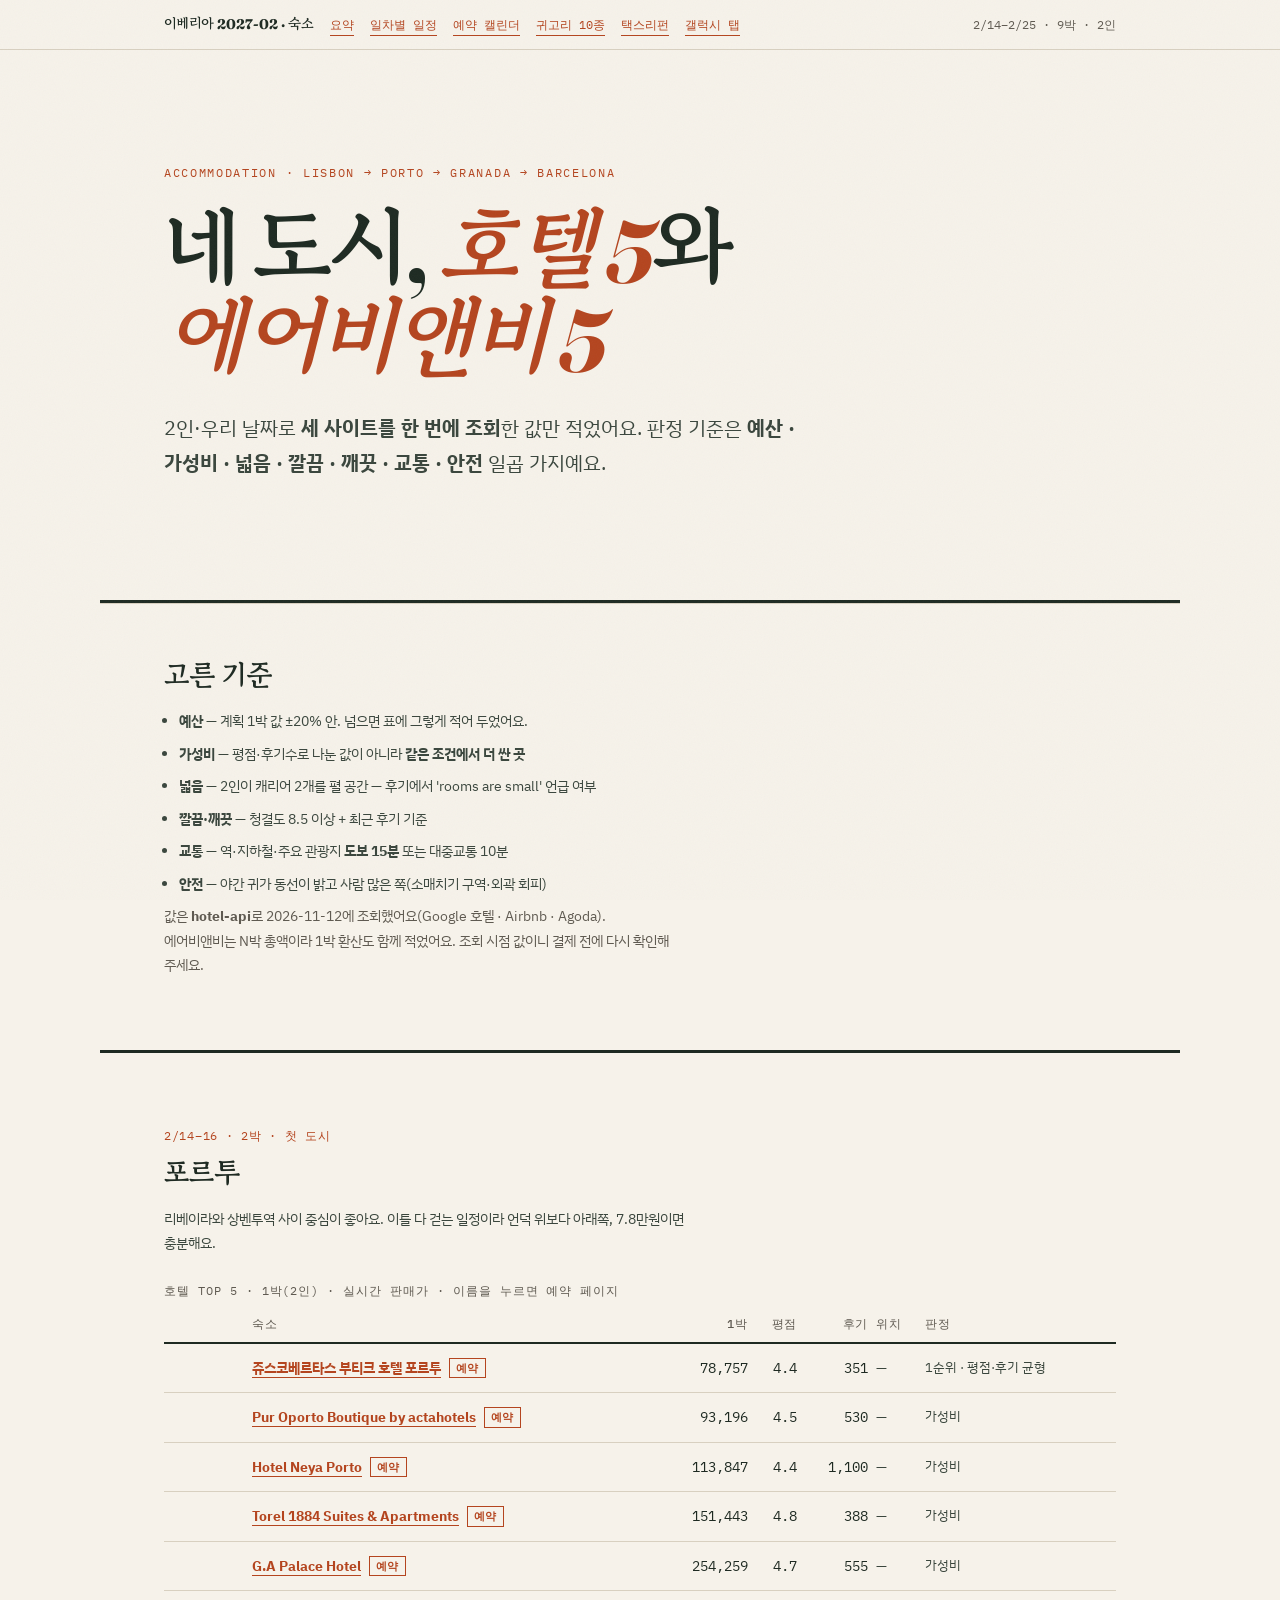
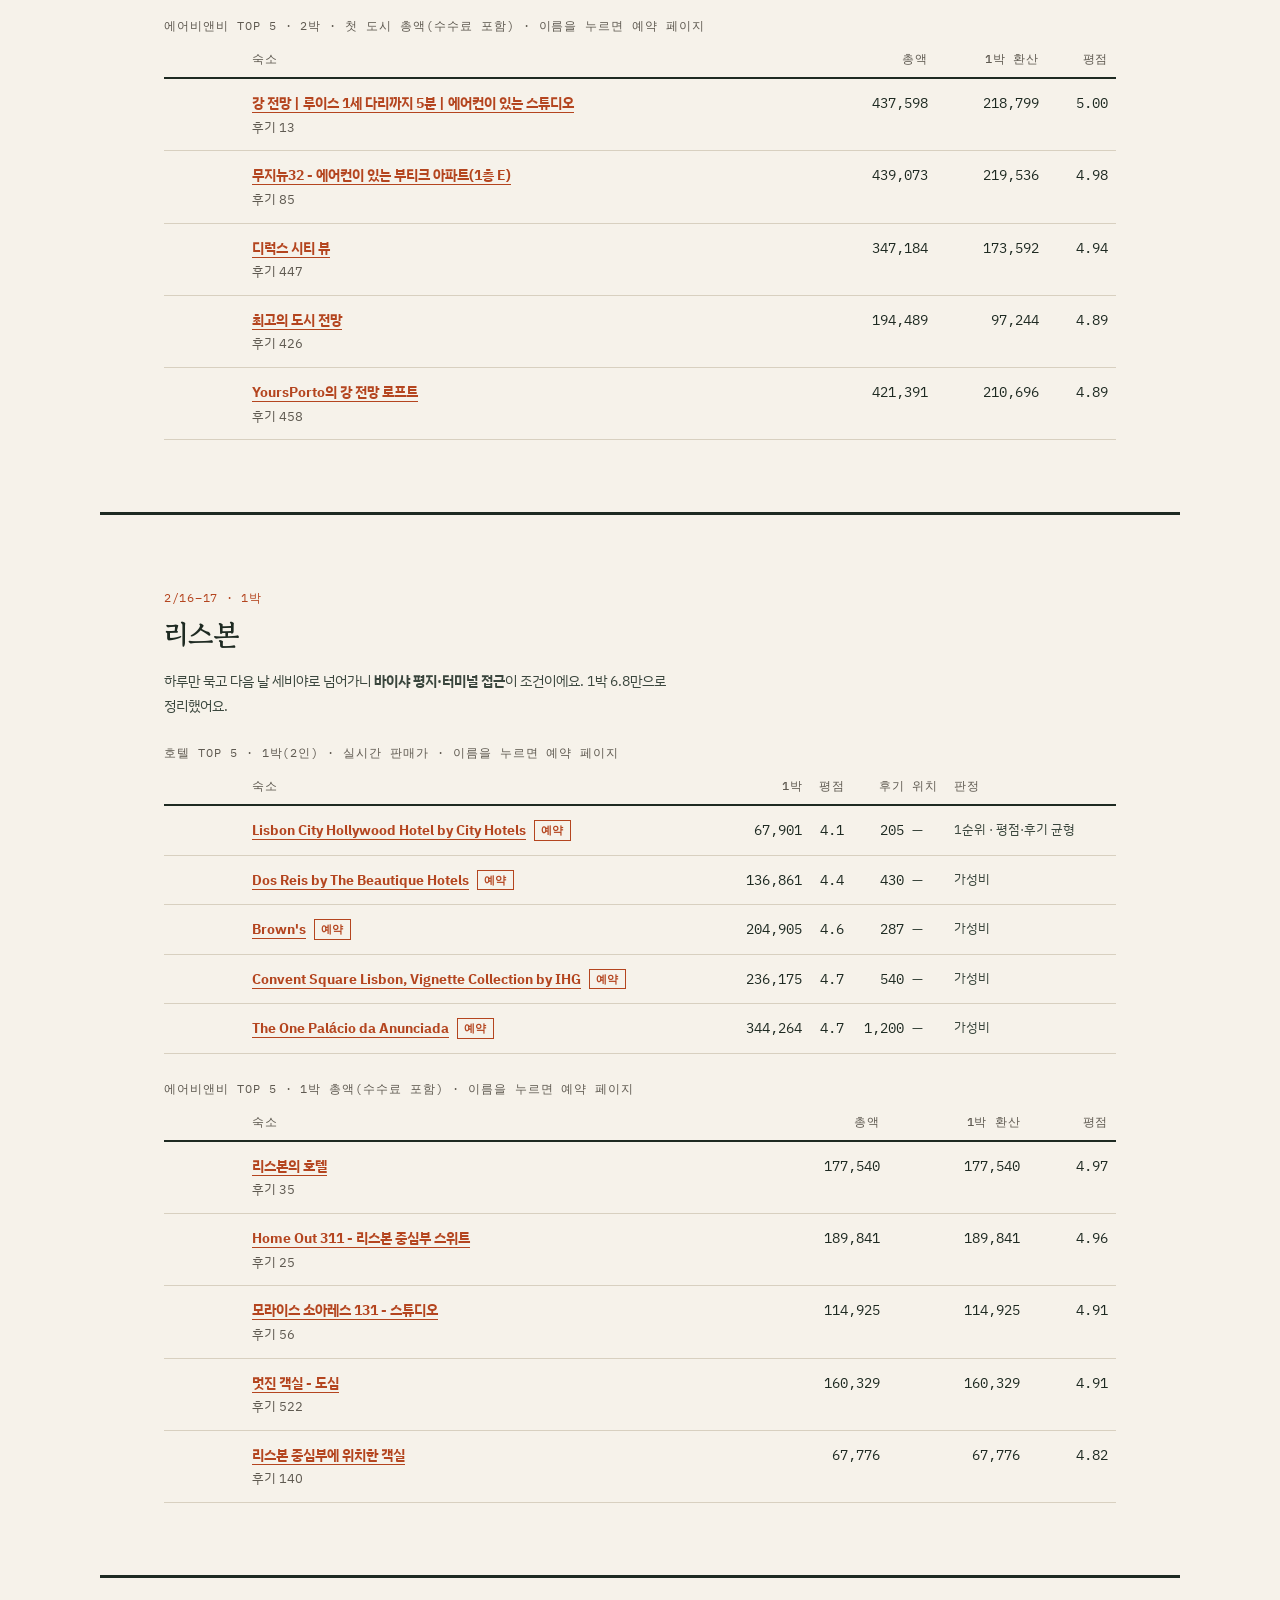
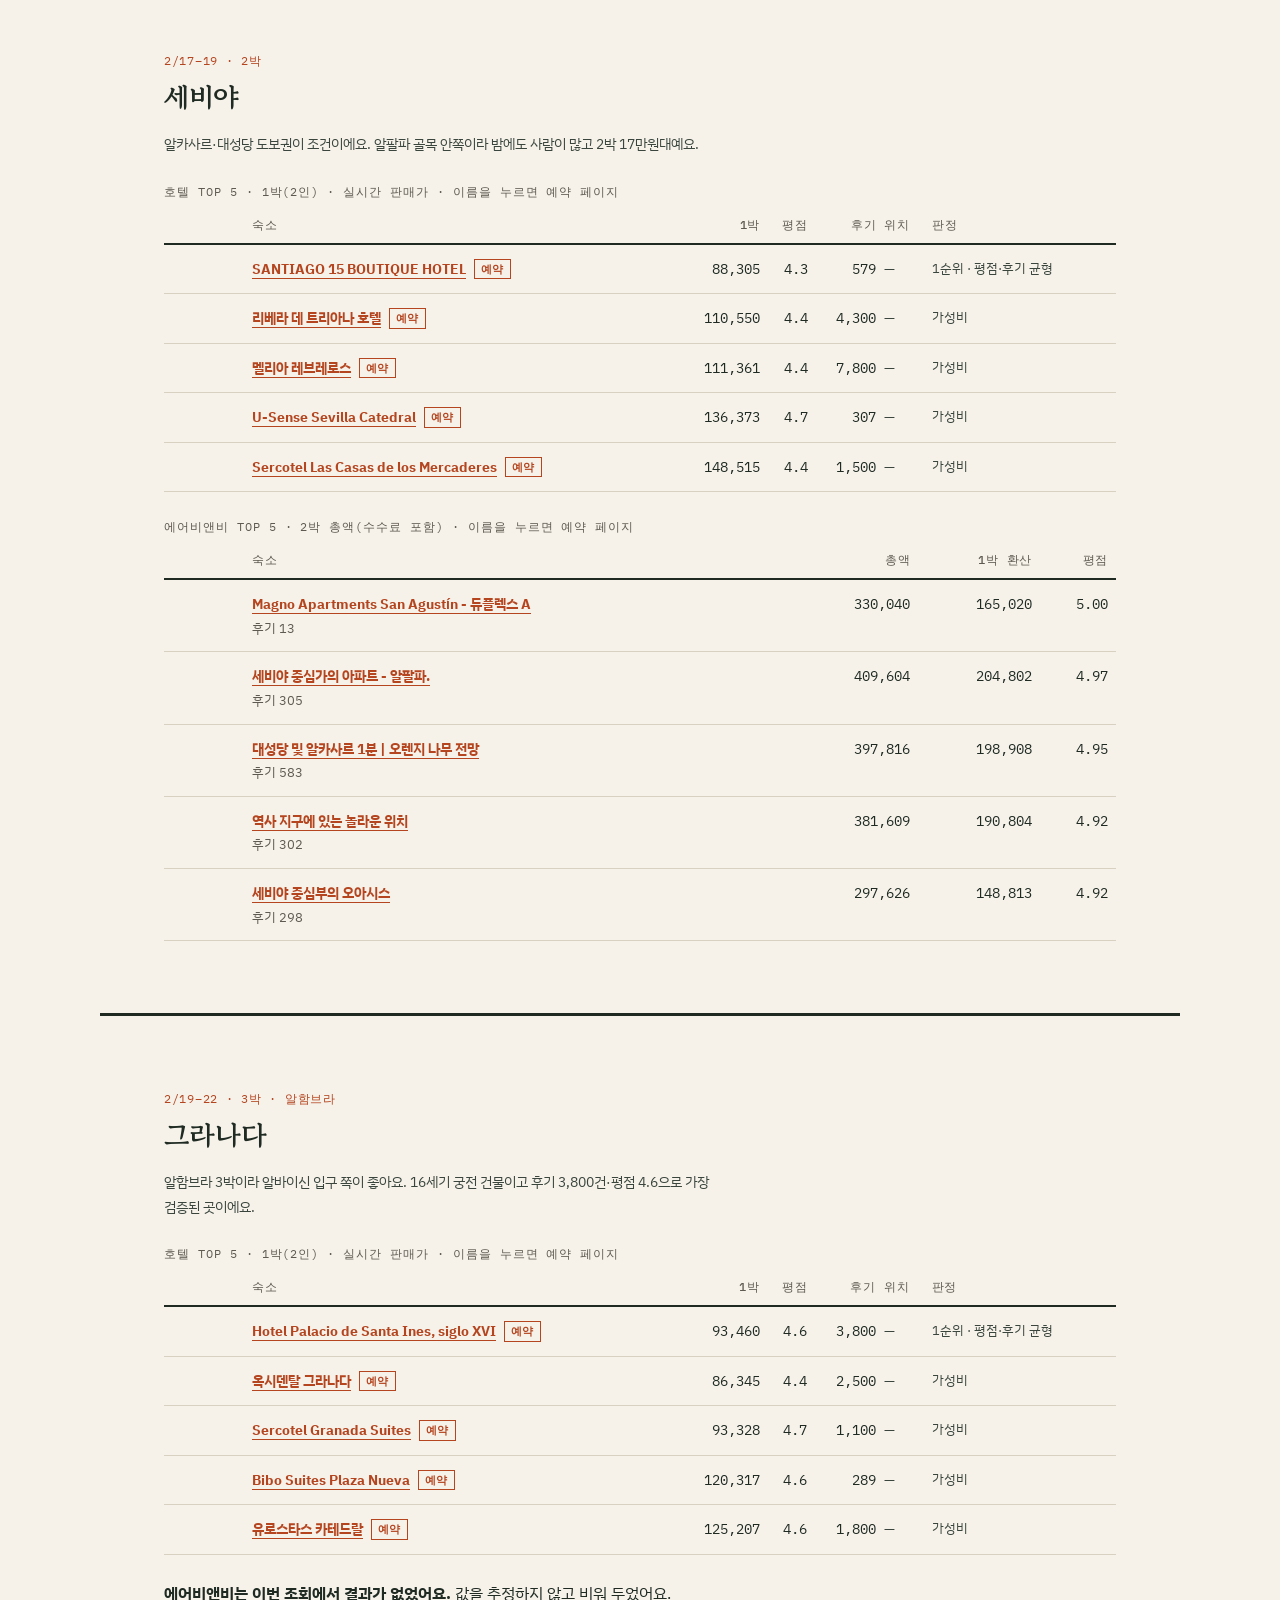
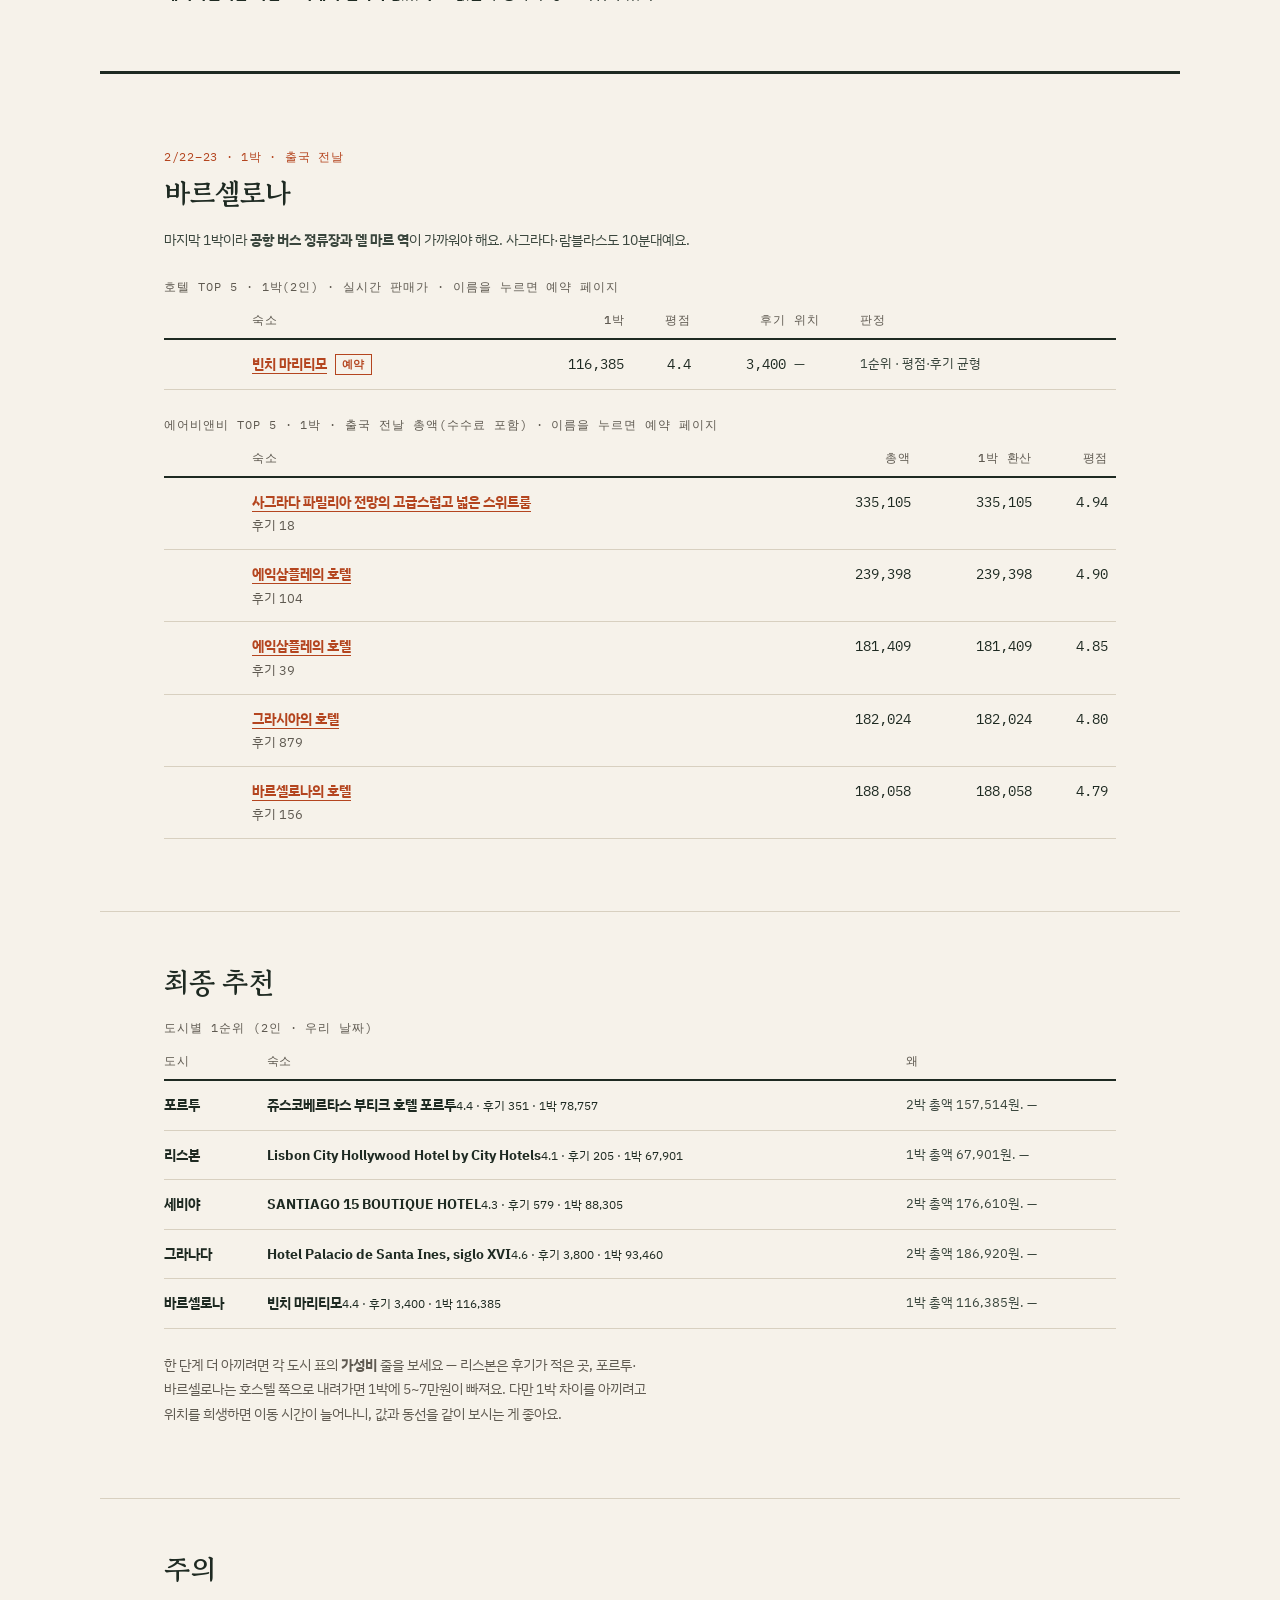
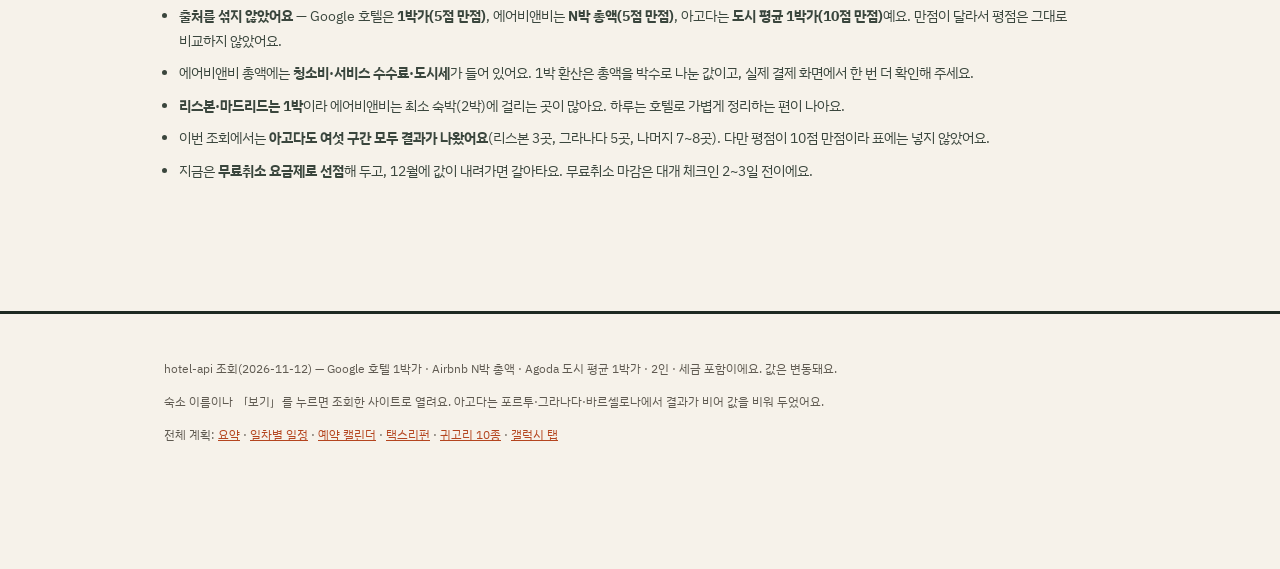
==== commit dc0d868e: "v17: 동선 반전(포르투→리스본→세비야→그라나다→바르셀로나) · 오픈조 · 지도 11장 재생성 Discord: https://discord.com/channels/15588303" ====
--- a/accommodation.html
+++ b/accommodation.html
@@ -115,63 +115,9 @@
     에어비앤비는 N박 총액이라 1박 환산도 함께 적었어요. 조회 시점 값이니 결제 전에 다시 확인해 주세요.</p>
 </section>
 
-<article class="city" id="세비야">
+<article class="city" id="포르투">
       <header class="city-head">
         <p class="when">2/14–16 · 2박 · 첫 도시</p>
-        <h2>세비야</h2>
-        <p class="verdict">첫 도시라 <b>대성당·알카사르 도보권</b>이 조건이에요. 알팔파 골목 안쪽이라 밤에도 사람이 많고, 2박 16만원대로 세비야치고 저렴해요.</p>
-      </header>
-      <div class="tables">
-        <table class="ledger">
-        <caption>호텔 Top 5 · 1박(2인) · 실시간 판매가 · 이름을 누르면 예약 페이지</caption>
-        <thead><tr><th scope="col"><span class="sr-only">사진</span></th><th scope="col">숙소</th>
-          <th class="num" scope="col">1박</th><th class="num" scope="col">평점</th>
-          <th class="num" scope="col">후기</th><th scope="col">위치</th><th scope="col">판정</th></tr></thead>
-        <tbody><tr><td class="thumbcell"></td><td class="nm"><a href="https://www.google.com/travel/hotels/entity/ChoI16fCo42H9d6EARoNL2cvMTFnZ3c4aDEzbRAB?q=%EC%84%B8%EB%B9%84%EC%95%BC+hotels&checkin=2027-02-14&checkout=2027-02-16&hl=ko&gl=kr&ei=iSz4arTKM6qHid4Ptuf58AE&sa=X&ved=2ahUKEwj0sumslYeYAxWqQ8IFHbZzHh4QyvcEegQIAxAn" target="_blank" rel="noopener">SANTIAGO 15 BOUTIQUE HOTEL</a><a class="book" href="https://www.google.com/travel/hotels/entity/ChoI16fCo42H9d6EARoNL2cvMTFnZ3c4aDEzbRAB?q=%EC%84%B8%EB%B9%84%EC%95%BC+hotels&checkin=2027-02-14&checkout=2027-02-16&hl=ko&gl=kr&ei=iSz4arTKM6qHid4Ptuf58AE&sa=X&ved=2ahUKEwj0sumslYeYAxWqQ8IFHbZzHh4QyvcEegQIAxAn" target="_blank" rel="noopener">예약</a></td><td class="num">81,764</td><td class="num">4.3</td><td class="num">579</td><td class="loc">—</td><td class="note">1순위 · 평점·후기 균형</td></tr><tr><td class="thumbcell"></td><td class="nm"><a href="https://www.google.com/travel/hotels/entity/ChkIoIrvyrzViN4BGg0vZy8xMWgwbXMzMW1xEAE?q=%EC%84%B8%EB%B9%84%EC%95%BC+hotels&checkin=2027-02-14&checkout=2027-02-16&hl=ko&gl=kr&ei=iSz4arTKM6qHid4Ptuf58AE&sa=X&ved=2ahUKEwj0sumslYeYAxWqQ8IFHbZzHh4QyvcEegUIAxDmAQ" target="_blank" rel="noopener">Sweet Sevilla Suites</a><a class="book" href="https://www.google.com/travel/hotels/entity/ChkIoIrvyrzViN4BGg0vZy8xMWgwbXMzMW1xEAE?q=%EC%84%B8%EB%B9%84%EC%95%BC+hotels&checkin=2027-02-14&checkout=2027-02-16&hl=ko&gl=kr&ei=iSz4arTKM6qHid4Ptuf58AE&sa=X&ved=2ahUKEwj0sumslYeYAxWqQ8IFHbZzHh4QyvcEegUIAxDmAQ" target="_blank" rel="noopener">예약</a></td><td class="num">70,816</td><td class="num">4.4</td><td class="num">373</td><td class="loc">—</td><td class="note">가성비</td></tr><tr><td class="thumbcell"></td><td class="nm"><a href="https://www.google.com/travel/hotels/entity/ChgItPG9q7iNr_zjARoLL2cvMXRsYnZ6dzcQAQ?q=%EC%84%B8%EB%B9%84%EC%95%BC+hotels&checkin=2027-02-14&checkout=2027-02-16&hl=ko&gl=kr&ei=iSz4arTKM6qHid4Ptuf58AE&sa=X&ved=2ahUKEwj0sumslYeYAxWqQ8IFHbZzHh4QyvcEegUIAxDMAQ" target="_blank" rel="noopener">멜리아 레브레로스</a><a class="book" href="https://www.google.com/travel/hotels/entity/ChgItPG9q7iNr_zjARoLL2cvMXRsYnZ6dzcQAQ?q=%EC%84%B8%EB%B9%84%EC%95%BC+hotels&checkin=2027-02-14&checkout=2027-02-16&hl=ko&gl=kr&ei=iSz4arTKM6qHid4Ptuf58AE&sa=X&ved=2ahUKEwj0sumslYeYAxWqQ8IFHbZzHh4QyvcEegUIAxDMAQ" target="_blank" rel="noopener">예약</a></td><td class="num">111,361</td><td class="num">4.4</td><td class="num">7,800</td><td class="loc">—</td><td class="note">가성비</td></tr><tr><td class="thumbcell"></td><td class="nm"><a href="https://www.google.com/travel/hotels/entity/ChoI66PlzpCx_8PaARoNL2cvMTFxemtteXh6NhAB?q=%EC%84%B8%EB%B9%84%EC%95%BC+hotels&checkin=2027-02-14&checkout=2027-02-16&hl=ko&gl=kr&ei=iSz4arTKM6qHid4Ptuf58AE&sa=X&ved=2ahUKEwj0sumslYeYAxWqQ8IFHbZzHh4QyvcEegUIAxCXAQ" target="_blank" rel="noopener">U-Sense Sevilla Catedral</a><a class="book" href="https://www.google.com/travel/hotels/entity/ChoI66PlzpCx_8PaARoNL2cvMTFxemtteXh6NhAB?q=%EC%84%B8%EB%B9%84%EC%95%BC+hotels&checkin=2027-02-14&checkout=2027-02-16&hl=ko&gl=kr&ei=iSz4arTKM6qHid4Ptuf58AE&sa=X&ved=2ahUKEwj0sumslYeYAxWqQ8IFHbZzHh4QyvcEegUIAxCXAQ" target="_blank" rel="noopener">예약</a></td><td class="num">136,373</td><td class="num">4.7</td><td class="num">307</td><td class="loc">—</td><td class="note">가성비</td></tr><tr><td class="thumbcell"></td><td class="nm"><a href="https://www.google.com/travel/hotels/entity/ChkIsLCokpvWxtmgARoML2cvMTJ2c3JiNXRkEAE?q=%EC%84%B8%EB%B9%84%EC%95%BC+hotels&checkin=2027-02-14&checkout=2027-02-16&hl=ko&gl=kr&ei=iSz4arTKM6qHid4Ptuf58AE&sa=X&ved=2ahUKEwj0sumslYeYAxWqQ8IFHbZzHh4QyvcEegUIAxCwAQ" target="_blank" rel="noopener">Sercotel Las Casas de los Mercaderes</a><a class="book" href="https://www.google.com/travel/hotels/entity/ChkIsLCokpvWxtmgARoML2cvMTJ2c3JiNXRkEAE?q=%EC%84%B8%EB%B9%84%EC%95%BC+hotels&checkin=2027-02-14&checkout=2027-02-16&hl=ko&gl=kr&ei=iSz4arTKM6qHid4Ptuf58AE&sa=X&ved=2ahUKEwj0sumslYeYAxWqQ8IFHbZzHh4QyvcEegUIAxCwAQ" target="_blank" rel="noopener">예약</a></td><td class="num">136,716</td><td class="num">4.4</td><td class="num">1,500</td><td class="loc">—</td><td class="note">가성비</td></tr></tbody>
-      </table>
-        <p class="sub" style="margin-top:1.4rem;"><b>에어비앤비는 이번 조회에서 결과가 없었어요.</b> 값을 추정하지 않고 비워 두었어요.</p>
-      </div>
-    </article><article class="city" id="그라나다">
-      <header class="city-head">
-        <p class="when">2/16–18 · 2박</p>
-        <h2>그라나다</h2>
-        <p class="verdict">알함브라 이틀이라 알바이신 입구 쪽이 좋아요. 16세기 궁전 건물이고, 후기 3,800건·평점 4.6으로 가장 검증된 곳이에요.</p>
-      </header>
-      <div class="tables">
-        <table class="ledger">
-        <caption>호텔 Top 5 · 1박(2인) · 실시간 판매가 · 이름을 누르면 예약 페이지</caption>
-        <thead><tr><th scope="col"><span class="sr-only">사진</span></th><th scope="col">숙소</th>
-          <th class="num" scope="col">1박</th><th class="num" scope="col">평점</th>
-          <th class="num" scope="col">후기</th><th scope="col">위치</th><th scope="col">판정</th></tr></thead>
-        <tbody><tr><td class="thumbcell"></td><td class="nm"><a href="https://www.google.com/travel/hotels/entity/ChcIxczugreo5p1qGgsvZy8xdGZmbDNudBAB?q=%EA%B7%B8%EB%9D%BC%EB%82%98%EB%8B%A4+hotels&checkin=2027-02-16&checkout=2027-02-18&hl=ko&gl=kr&ei=iSz4auzFNN-Iid4PioLpoQE&sa=X&ved=2ahUKEwisruqslYeYAxVfRMIFHQpBOhQQyvcEegQIAxBc" target="_blank" rel="noopener">Hotel Palacio de Santa Ines, siglo XVI</a><a class="book" href="https://www.google.com/travel/hotels/entity/ChcIxczugreo5p1qGgsvZy8xdGZmbDNudBAB?q=%EA%B7%B8%EB%9D%BC%EB%82%98%EB%8B%A4+hotels&checkin=2027-02-16&checkout=2027-02-18&hl=ko&gl=kr&ei=iSz4auzFNN-Iid4PioLpoQE&sa=X&ved=2ahUKEwisruqslYeYAxVfRMIFHQpBOhQQyvcEegQIAxBc" target="_blank" rel="noopener">예약</a></td><td class="num">93,460</td><td class="num">4.6</td><td class="num">3,800</td><td class="loc">—</td><td class="note">1순위 · 평점·후기 균형</td></tr><tr><td class="thumbcell"></td><td class="nm"><a href="https://www.google.com/travel/hotels/entity/ChgIqJXWgpOq97ySARoLL2cvMXRmazE2MTYQAQ?q=%EA%B7%B8%EB%9D%BC%EB%82%98%EB%8B%A4+hotels&checkin=2027-02-16&checkout=2027-02-18&hl=ko&gl=kr&ei=iSz4auzFNN-Iid4PioLpoQE&sa=X&ved=2ahUKEwisruqslYeYAxVfRMIFHQpBOhQQyvcEegQIAxB2" target="_blank" rel="noopener">옥시덴탈 그라나다</a><a class="book" href="https://www.google.com/travel/hotels/entity/ChgIqJXWgpOq97ySARoLL2cvMXRmazE2MTYQAQ?q=%EA%B7%B8%EB%9D%BC%EB%82%98%EB%8B%A4+hotels&checkin=2027-02-16&checkout=2027-02-18&hl=ko&gl=kr&ei=iSz4auzFNN-Iid4PioLpoQE&sa=X&ved=2ahUKEwisruqslYeYAxVfRMIFHQpBOhQQyvcEegQIAxB2" target="_blank" rel="noopener">예약</a></td><td class="num">86,345</td><td class="num">4.4</td><td class="num">2,500</td><td class="loc">—</td><td class="note">가성비</td></tr><tr><td class="thumbcell"></td><td class="nm"><a href="https://www.google.com/travel/hotels/entity/ChkIi8Pvg7vaoqVMGg0vZy8xMXEzc3djM3h3EAE?q=%EA%B7%B8%EB%9D%BC%EB%82%98%EB%8B%A4+hotels&checkin=2027-02-16&checkout=2027-02-18&hl=ko&gl=kr&ei=iSz4auzFNN-Iid4PioLpoQE&sa=X&ved=2ahUKEwisruqslYeYAxVfRMIFHQpBOhQQyvcEegUIAxDpAQ" target="_blank" rel="noopener">Sercotel Granada Suites</a><a class="book" href="https://www.google.com/travel/hotels/entity/ChkIi8Pvg7vaoqVMGg0vZy8xMXEzc3djM3h3EAE?q=%EA%B7%B8%EB%9D%BC%EB%82%98%EB%8B%A4+hotels&checkin=2027-02-16&checkout=2027-02-18&hl=ko&gl=kr&ei=iSz4auzFNN-Iid4PioLpoQE&sa=X&ved=2ahUKEwisruqslYeYAxVfRMIFHQpBOhQQyvcEegUIAxDpAQ" target="_blank" rel="noopener">예약</a></td><td class="num">93,328</td><td class="num">4.7</td><td class="num">1,100</td><td class="loc">—</td><td class="note">가성비</td></tr><tr><td class="thumbcell"></td><td class="nm"><a href="https://www.google.com/travel/hotels/entity/ChkIpKWZuZi0m8V1Gg0vZy8xMXRmd3JtY2RfEAE?q=%EA%B7%B8%EB%9D%BC%EB%82%98%EB%8B%A4+hotels&checkin=2027-02-16&checkout=2027-02-18&hl=ko&gl=kr&ei=iSz4auzFNN-Iid4PioLpoQE&sa=X&ved=2ahUKEwisruqslYeYAxVfRMIFHQpBOhQQyvcEegUIAxDJAQ" target="_blank" rel="noopener">Boutique Hotel Luna Granada Centro</a><a class="book" href="https://www.google.com/travel/hotels/entity/ChkIpKWZuZi0m8V1Gg0vZy8xMXRmd3JtY2RfEAE?q=%EA%B7%B8%EB%9D%BC%EB%82%98%EB%8B%A4+hotels&checkin=2027-02-16&checkout=2027-02-18&hl=ko&gl=kr&ei=iSz4auzFNN-Iid4PioLpoQE&sa=X&ved=2ahUKEwisruqslYeYAxVfRMIFHQpBOhQQyvcEegUIAxDJAQ" target="_blank" rel="noopener">예약</a></td><td class="num">117,001</td><td class="num">4.8</td><td class="num">704</td><td class="loc">—</td><td class="note">가성비</td></tr><tr><td class="thumbcell"></td><td class="nm"><a href="https://www.google.com/travel/hotels/entity/ChoI09OauJD9n6ijARoNL2cvMTFoN2c0eGY4MxAB?q=%EA%B7%B8%EB%9D%BC%EB%82%98%EB%8B%A4+hotels&checkin=2027-02-16&checkout=2027-02-18&hl=ko&gl=kr&ei=iSz4auzFNN-Iid4PioLpoQE&sa=X&ved=2ahUKEwisruqslYeYAxVfRMIFHQpBOhQQyvcEegUIAxCwAQ" target="_blank" rel="noopener">Bibo Suites Plaza Nueva</a><a class="book" href="https://www.google.com/travel/hotels/entity/ChoI09OauJD9n6ijARoNL2cvMTFoN2c0eGY4MxAB?q=%EA%B7%B8%EB%9D%BC%EB%82%98%EB%8B%A4+hotels&checkin=2027-02-16&checkout=2027-02-18&hl=ko&gl=kr&ei=iSz4auzFNN-Iid4PioLpoQE&sa=X&ved=2ahUKEwisruqslYeYAxVfRMIFHQpBOhQQyvcEegUIAxCwAQ" target="_blank" rel="noopener">예약</a></td><td class="num">120,317</td><td class="num">4.6</td><td class="num">289</td><td class="loc">—</td><td class="note">가성비</td></tr></tbody>
-      </table>
-        <p class="sub" style="margin-top:1.4rem;"><b>에어비앤비는 이번 조회에서 결과가 없었어요.</b> 값을 추정하지 않고 비워 두었어요.</p>
-      </div>
-    </article><article class="city" id="바르셀로나">
-      <header class="city-head">
-        <p class="when">2/18–20 · 2박</p>
-        <h2>바르셀로나</h2>
-        <p class="verdict">델 마르 역 앞이라 사그라다·구엘·람블라스가 모두 10분대예요. 후기 3,400건에 11만원대 — 이번 날짜엔 이 가격대가 흔치 않아요.</p>
-      </header>
-      <div class="tables">
-        <table class="ledger">
-        <caption>호텔 Top 5 · 1박(2인) · 실시간 판매가 · 이름을 누르면 예약 페이지</caption>
-        <thead><tr><th scope="col"><span class="sr-only">사진</span></th><th scope="col">숙소</th>
-          <th class="num" scope="col">1박</th><th class="num" scope="col">평점</th>
-          <th class="num" scope="col">후기</th><th scope="col">위치</th><th scope="col">판정</th></tr></thead>
-        <tbody><tr><td class="thumbcell"></td><td class="nm"><a href="https://www.google.com/travel/hotels/entity/ChgItvqT1e-3jd3rARoLL2cvMXRmaHczdjQQAQ?q=%EB%B0%94%EB%A5%B4%EC%85%80%EB%A1%9C%EB%82%98+hotels&checkin=2027-02-18&checkout=2027-02-20&hl=ko&gl=kr&ei=iSz4auXONO-Zid4P74yXwAI&sa=X&ved=2ahUKEwilt-qslYeYAxXvTMIFHW_GBSgQyvcEegQIAxAn" target="_blank" rel="noopener">빈치 마리티모</a><a class="book" href="https://www.google.com/travel/hotels/entity/ChgItvqT1e-3jd3rARoLL2cvMXRmaHczdjQQAQ?q=%EB%B0%94%EB%A5%B4%EC%85%80%EB%A1%9C%EB%82%98+hotels&checkin=2027-02-18&checkout=2027-02-20&hl=ko&gl=kr&ei=iSz4auXONO-Zid4P74yXwAI&sa=X&ved=2ahUKEwilt-qslYeYAxXvTMIFHW_GBSgQyvcEegQIAxAn" target="_blank" rel="noopener">예약</a></td><td class="num">116,385</td><td class="num">4.4</td><td class="num">3,400</td><td class="loc">—</td><td class="note">1순위 · 평점·후기 균형</td></tr><tr><td class="thumbcell"></td><td class="nm"><a href="https://www.google.com/travel/hotels/entity/ChoIrKWk-fPr4oG6ARoNL2cvMTFoMmZuZHBsORAB?q=%EB%B0%94%EB%A5%B4%EC%85%80%EB%A1%9C%EB%82%98+hotels&checkin=2027-02-18&checkout=2027-02-20&hl=ko&gl=kr&ei=iSz4auXONO-Zid4P74yXwAI&sa=X&ved=2ahUKEwilt-qslYeYAxXvTMIFHW_GBSgQyvcEegQIAxBh" target="_blank" rel="noopener">Yurbban Ramblas Boutique Hotel</a><a class="book" href="https://www.google.com/travel/hotels/entity/ChoIrKWk-fPr4oG6ARoNL2cvMTFoMmZuZHBsORAB?q=%EB%B0%94%EB%A5%B4%EC%85%80%EB%A1%9C%EB%82%98+hotels&checkin=2027-02-18&checkout=2027-02-20&hl=ko&gl=kr&ei=iSz4auXONO-Zid4P74yXwAI&sa=X&ved=2ahUKEwilt-qslYeYAxXvTMIFHW_GBSgQyvcEegQIAxBh" target="_blank" rel="noopener">예약</a></td><td class="num">150,868</td><td class="num">4.8</td><td class="num">551</td><td class="loc">—</td><td class="note">가성비</td></tr></tbody>
-      </table>
-        <table class="ledger">
-        <caption>에어비앤비 Top 5 · 2박 총액(수수료 포함) · 이름을 누르면 예약 페이지</caption>
-        <thead><tr><th scope="col"><span class="sr-only">사진</span></th><th scope="col">숙소</th>
-          <th class="num" scope="col">총액</th><th class="num" scope="col">1박 환산</th>
-          <th class="num" scope="col">평점</th></tr></thead>
-        <tbody><tr><td class="thumbcell"></td><td class="nm"><a href="https://www.airbnb.co.kr/rooms/1555986395749208733" target="_blank" rel="noopener">사그라다 파밀리아에 위치한 고급스럽고 넓은 스위트</a><small>후기 18</small></td><td class="num">633,375</td><td class="num">316,688</td><td class="num">5.00</td></tr><tr><td class="thumbcell"></td><td class="nm"><a href="https://www.airbnb.co.kr/rooms/1556002549724325322" target="_blank" rel="noopener">사그라다 파밀리아 전망의 고급스럽고 넓은 스위트룸</a><small>후기 18</small></td><td class="num">633,375</td><td class="num">316,688</td><td class="num">4.94</td></tr><tr><td class="thumbcell"></td><td class="nm"><a href="https://www.airbnb.co.kr/rooms/23990807" target="_blank" rel="noopener">우아한 젠 스튜디오, 라스 람블라스의 멋진 전망</a><small>후기 637</small></td><td class="num">640,706</td><td class="num">320,353</td><td class="num">4.91</td></tr><tr><td class="thumbcell"></td><td class="nm"><a href="https://www.airbnb.co.kr/rooms/2237750" target="_blank" rel="noopener">사그라다 파밀리아, 구엘 공원 근처</a><small>후기 559</small></td><td class="num">490,640</td><td class="num">245,320</td><td class="num">4.88</td></tr><tr><td class="thumbcell"></td><td class="nm"><a href="https://www.airbnb.co.kr/rooms/817494919573861541" target="_blank" rel="noopener">2인용 개인실</a><small>후기 30</small></td><td class="num">156,181</td><td class="num">78,090</td><td class="num">4.87</td></tr></tbody>
-      </table>
-      </div>
-    </article><article class="city" id="포르투">
-      <header class="city-head">
-        <p class="when">2/20–22 · 2박</p>
         <h2>포르투</h2>
         <p class="verdict">리베이라와 상벤투역 사이 중심이 좋아요. 이틀 다 걷는 일정이라 언덕 위보다 아래쪽, 7.8만원이면 충분해요.</p>
       </header>
@@ -181,25 +127,97 @@
         <thead><tr><th scope="col"><span class="sr-only">사진</span></th><th scope="col">숙소</th>
           <th class="num" scope="col">1박</th><th class="num" scope="col">평점</th>
           <th class="num" scope="col">후기</th><th scope="col">위치</th><th scope="col">판정</th></tr></thead>
-        <tbody><tr><td class="thumbcell"></td><td class="nm"><a href="https://www.google.com/travel/hotels/entity/ChoIjP3N6MSbroX5ARoNL2cvMTFiYzk2ZGdtMRAB?q=%ED%8F%AC%EB%A5%B4%ED%88%AC+hotels&checkin=2027-02-20&checkout=2027-02-22&hl=ko&gl=kr&ei=iSz4arfGM4eiid4P14TG4QI&sa=X&ved=2ahUKEwj3rumslYeYAxUHUcIFHVeCMSwQyvcEegQIAxBE" target="_blank" rel="noopener">쥬스코베르타스 부티크 호텔 포르투</a><a class="book" href="https://www.google.com/travel/hotels/entity/ChoIjP3N6MSbroX5ARoNL2cvMTFiYzk2ZGdtMRAB?q=%ED%8F%AC%EB%A5%B4%ED%88%AC+hotels&checkin=2027-02-20&checkout=2027-02-22&hl=ko&gl=kr&ei=iSz4arfGM4eiid4P14TG4QI&sa=X&ved=2ahUKEwj3rumslYeYAxUHUcIFHVeCMSwQyvcEegQIAxBE" target="_blank" rel="noopener">예약</a></td><td class="num">78,757</td><td class="num">4.4</td><td class="num">351</td><td class="loc">—</td><td class="note">1순위 · 평점·후기 균형</td></tr><tr><td class="thumbcell"></td><td class="nm"><a href="https://www.google.com/travel/hotels/entity/ChgI5ryUrtfBt-iGARoLL2cvMXRjdzlnY2sQAQ?q=%ED%8F%AC%EB%A5%B4%ED%88%AC+hotels&checkin=2027-02-20&checkout=2027-02-22&hl=ko&gl=kr&ei=iSz4arfGM4eiid4P14TG4QI&sa=X&ved=2ahUKEwj3rumslYeYAxUHUcIFHVeCMSwQyvcEegQIAxB3" target="_blank" rel="noopener">Porto Palácio Hotel by The Editory</a><a class="book" href="https://www.google.com/travel/hotels/entity/ChgI5ryUrtfBt-iGARoLL2cvMXRjdzlnY2sQAQ?q=%ED%8F%AC%EB%A5%B4%ED%88%AC+hotels&checkin=2027-02-20&checkout=2027-02-22&hl=ko&gl=kr&ei=iSz4arfGM4eiid4P14TG4QI&sa=X&ved=2ahUKEwj3rumslYeYAxUHUcIFHVeCMSwQyvcEegQIAxB3" target="_blank" rel="noopener">예약</a></td><td class="num">101,958</td><td class="num">4.4</td><td class="num">4,000</td><td class="loc">—</td><td class="note">가성비</td></tr><tr><td class="thumbcell"></td><td class="nm"><a href="https://www.google.com/travel/hotels/entity/ChoImbay8-Lo1oLEARoNL2cvMTFjNjAxdmp6dhAB?q=%ED%8F%AC%EB%A5%B4%ED%88%AC+hotels&checkin=2027-02-20&checkout=2027-02-22&hl=ko&gl=kr&ei=iSz4arfGM4eiid4P14TG4QI&sa=X&ved=2ahUKEwj3rumslYeYAxUHUcIFHVeCMSwQyvcEegUIAxDGAQ" target="_blank" rel="noopener">Hotel Neya Porto</a><a class="book" href="https://www.google.com/travel/hotels/entity/ChoImbay8-Lo1oLEARoNL2cvMTFjNjAxdmp6dhAB?q=%ED%8F%AC%EB%A5%B4%ED%88%AC+hotels&checkin=2027-02-20&checkout=2027-02-22&hl=ko&gl=kr&ei=iSz4arfGM4eiid4P14TG4QI&sa=X&ved=2ahUKEwj3rumslYeYAxUHUcIFHVeCMSwQyvcEegUIAxDGAQ" target="_blank" rel="noopener">예약</a></td><td class="num">113,847</td><td class="num">4.4</td><td class="num">1,100</td><td class="loc">—</td><td class="note">가성비</td></tr><tr><td class="thumbcell"></td><td class="nm"><a href="https://www.google.com/travel/hotels/entity/ChkIvpGp443l9sgIGg0vZy8xMWd4cm5rY18wEAE?q=%ED%8F%AC%EB%A5%B4%ED%88%AC+hotels&checkin=2027-02-20&checkout=2027-02-22&hl=ko&gl=kr&ei=iSz4arfGM4eiid4P14TG4QI&sa=X&ved=2ahUKEwj3rumslYeYAxUHUcIFHVeCMSwQyvcEegQIAxBd" target="_blank" rel="noopener">Torel 1884 Suites & Apartments</a><a class="book" href="https://www.google.com/travel/hotels/entity/ChkIvpGp443l9sgIGg0vZy8xMWd4cm5rY18wEAE?q=%ED%8F%AC%EB%A5%B4%ED%88%AC+hotels&checkin=2027-02-20&checkout=2027-02-22&hl=ko&gl=kr&ei=iSz4arfGM4eiid4P14TG4QI&sa=X&ved=2ahUKEwj3rumslYeYAxUHUcIFHVeCMSwQyvcEegQIAxBd" target="_blank" rel="noopener">예약</a></td><td class="num">152,963</td><td class="num">4.8</td><td class="num">388</td><td class="loc">—</td><td class="note">가성비</td></tr><tr><td class="thumbcell"></td><td class="nm"><a href="https://www.google.com/travel/hotels/entity/ChoIoLLP2OfmgtfhARoNL2cvMTF2MWI1YzBmdxAB?q=%ED%8F%AC%EB%A5%B4%ED%88%AC+hotels&checkin=2027-02-20&checkout=2027-02-22&hl=ko&gl=kr&ei=iSz4arfGM4eiid4P14TG4QI&sa=X&ved=2ahUKEwj3rumslYeYAxUHUcIFHVeCMSwQyvcEegQIAxAn" target="_blank" rel="noopener">G.A Palace Hotel</a><a class="book" href="https://www.google.com/travel/hotels/entity/ChoIoLLP2OfmgtfhARoNL2cvMTF2MWI1YzBmdxAB?q=%ED%8F%AC%EB%A5%B4%ED%88%AC+hotels&checkin=2027-02-20&checkout=2027-02-22&hl=ko&gl=kr&ei=iSz4arfGM4eiid4P14TG4QI&sa=X&ved=2ahUKEwj3rumslYeYAxUHUcIFHVeCMSwQyvcEegQIAxAn" target="_blank" rel="noopener">예약</a></td><td class="num">268,054</td><td class="num">4.7</td><td class="num">555</td><td class="loc">—</td><td class="note">가성비</td></tr></tbody>
+        <tbody><tr><td class="thumbcell"></td><td class="nm"><a href="https://www.google.com/travel/search?q=%ED%8F%AC%EB%A5%B4%ED%88%AC%20hotels&checkin=2027-02-14&checkout=2027-02-16&hl=ko&gl=kr&ved=2ahUKEwjz2u21oIeYAxXhYsIFHfH_JAUQyvcEegQIAxBA&qs=MihDaG9JalAzTjZNU2Jyb1g1QVJvTkwyY3ZNVEZpWXprMlpHZHRNUkFCOA0&ts=CAEaNQoXEhUKCC9tLzBwbW43Ogntj6zrpbTthqASGhIUCgcI6g8QCxgWEgcI6g8QCxgXGAEyAhAAKgcKBToDS1JX" target="_blank" rel="noopener">쥬스코베르타스 부티크 호텔 포르투</a><a class="book" href="https://www.google.com/travel/search?q=%ED%8F%AC%EB%A5%B4%ED%88%AC%20hotels&checkin=2027-02-14&checkout=2027-02-16&hl=ko&gl=kr&ved=2ahUKEwjz2u21oIeYAxXhYsIFHfH_JAUQyvcEegQIAxBA&qs=MihDaG9JalAzTjZNU2Jyb1g1QVJvTkwyY3ZNVEZpWXprMlpHZHRNUkFCOA0&ts=CAEaNQoXEhUKCC9tLzBwbW43Ogntj6zrpbTthqASGhIUCgcI6g8QCxgWEgcI6g8QCxgXGAEyAhAAKgcKBToDS1JX" target="_blank" rel="noopener">예약</a></td><td class="num">78,757</td><td class="num">4.4</td><td class="num">351</td><td class="loc">—</td><td class="note">1순위 · 평점·후기 균형</td></tr><tr><td class="thumbcell"></td><td class="nm"><a href="https://www.google.com/travel/search?q=%ED%8F%AC%EB%A5%B4%ED%88%AC%20hotels&checkin=2027-02-14&checkout=2027-02-16&hl=ko&gl=kr&ved=2ahUKEwjz2u21oIeYAxXhYsIFHfH_JAUQyvcEegUIAxDeAQ&qs=MihDaG9Jek1UbGpfMkJ3dUw5QVJvTkwyY3ZNVEZxTjNJNGRHSTNaQkFCOA0&ts=CAEaNQoXEhUKCC9tLzBwbW43Ogntj6zrpbTthqASGhIUCgcI6g8QCxgWEgcI6g8QCxgXGAEyAhAAKgcKBToDS1JX" target="_blank" rel="noopener">Pur Oporto Boutique by actahotels</a><a class="book" href="https://www.google.com/travel/search?q=%ED%8F%AC%EB%A5%B4%ED%88%AC%20hotels&checkin=2027-02-14&checkout=2027-02-16&hl=ko&gl=kr&ved=2ahUKEwjz2u21oIeYAxXhYsIFHfH_JAUQyvcEegUIAxDeAQ&qs=MihDaG9Jek1UbGpfMkJ3dUw5QVJvTkwyY3ZNVEZxTjNJNGRHSTNaQkFCOA0&ts=CAEaNQoXEhUKCC9tLzBwbW43Ogntj6zrpbTthqASGhIUCgcI6g8QCxgWEgcI6g8QCxgXGAEyAhAAKgcKBToDS1JX" target="_blank" rel="noopener">예약</a></td><td class="num">93,196</td><td class="num">4.5</td><td class="num">530</td><td class="loc">—</td><td class="note">가성비</td></tr><tr><td class="thumbcell"></td><td class="nm"><a href="https://www.google.com/travel/search?q=%ED%8F%AC%EB%A5%B4%ED%88%AC%20hotels&checkin=2027-02-14&checkout=2027-02-16&hl=ko&gl=kr&ved=2ahUKEwjz2u21oIeYAxXhYsIFHfH_JAUQyvcEegUIAxCrAQ&qs=MihDaG9JbWJheTgtTG8xb0xFQVJvTkwyY3ZNVEZqTmpBeGRtcDZkaEFCOA0&ts=CAEaNQoXEhUKCC9tLzBwbW43Ogntj6zrpbTthqASGhIUCgcI6g8QCxgWEgcI6g8QCxgXGAEyAhAAKgcKBToDS1JX" target="_blank" rel="noopener">Hotel Neya Porto</a><a class="book" href="https://www.google.com/travel/search?q=%ED%8F%AC%EB%A5%B4%ED%88%AC%20hotels&checkin=2027-02-14&checkout=2027-02-16&hl=ko&gl=kr&ved=2ahUKEwjz2u21oIeYAxXhYsIFHfH_JAUQyvcEegUIAxCrAQ&qs=MihDaG9JbWJheTgtTG8xb0xFQVJvTkwyY3ZNVEZqTmpBeGRtcDZkaEFCOA0&ts=CAEaNQoXEhUKCC9tLzBwbW43Ogntj6zrpbTthqASGhIUCgcI6g8QCxgWEgcI6g8QCxgXGAEyAhAAKgcKBToDS1JX" target="_blank" rel="noopener">예약</a></td><td class="num">113,847</td><td class="num">4.4</td><td class="num">1,100</td><td class="loc">—</td><td class="note">가성비</td></tr><tr><td class="thumbcell"></td><td class="nm"><a href="https://www.google.com/travel/search?q=%ED%8F%AC%EB%A5%B4%ED%88%AC%20hotels&checkin=2027-02-14&checkout=2027-02-16&hl=ko&gl=kr&ved=2ahUKEwjz2u21oIeYAxXhYsIFHfH_JAUQyvcEegQIAxBd&qs=MidDaGtJdnBHcDQ0M2w5c2dJR2cwdlp5OHhNV2Q0Y201clkxOHdFQUU4DQ&ts=CAEaNQoXEhUKCC9tLzBwbW43Ogntj6zrpbTthqASGhIUCgcI6g8QCxgWEgcI6g8QCxgXGAEyAhAAKgcKBToDS1JX" target="_blank" rel="noopener">Torel 1884 Suites & Apartments</a><a class="book" href="https://www.google.com/travel/search?q=%ED%8F%AC%EB%A5%B4%ED%88%AC%20hotels&checkin=2027-02-14&checkout=2027-02-16&hl=ko&gl=kr&ved=2ahUKEwjz2u21oIeYAxXhYsIFHfH_JAUQyvcEegQIAxBd&qs=MidDaGtJdnBHcDQ0M2w5c2dJR2cwdlp5OHhNV2Q0Y201clkxOHdFQUU4DQ&ts=CAEaNQoXEhUKCC9tLzBwbW43Ogntj6zrpbTthqASGhIUCgcI6g8QCxgWEgcI6g8QCxgXGAEyAhAAKgcKBToDS1JX" target="_blank" rel="noopener">예약</a></td><td class="num">151,443</td><td class="num">4.8</td><td class="num">388</td><td class="loc">—</td><td class="note">가성비</td></tr><tr><td class="thumbcell"></td><td class="nm"><a href="https://www.google.com/travel/search?q=%ED%8F%AC%EB%A5%B4%ED%88%AC%20hotels&checkin=2027-02-14&checkout=2027-02-16&hl=ko&gl=kr&ved=2ahUKEwjz2u21oIeYAxXhYsIFHfH_JAUQyvcEegQIAxAn&qs=MihDaG9Jb0xMUDJPZm1ndGZoQVJvTkwyY3ZNVEYyTVdJMVl6Qm1keEFCOA0&ts=CAEaNQoXEhUKCC9tLzBwbW43Ogntj6zrpbTthqASGhIUCgcI6g8QCxgWEgcI6g8QCxgXGAEyAhAAKgcKBToDS1JX" target="_blank" rel="noopener">G.A Palace Hotel</a><a class="book" href="https://www.google.com/travel/search?q=%ED%8F%AC%EB%A5%B4%ED%88%AC%20hotels&checkin=2027-02-14&checkout=2027-02-16&hl=ko&gl=kr&ved=2ahUKEwjz2u21oIeYAxXhYsIFHfH_JAUQyvcEegQIAxAn&qs=MihDaG9Jb0xMUDJPZm1ndGZoQVJvTkwyY3ZNVEYyTVdJMVl6Qm1keEFCOA0&ts=CAEaNQoXEhUKCC9tLzBwbW43Ogntj6zrpbTthqASGhIUCgcI6g8QCxgWEgcI6g8QCxgXGAEyAhAAKgcKBToDS1JX" target="_blank" rel="noopener">예약</a></td><td class="num">254,259</td><td class="num">4.7</td><td class="num">555</td><td class="loc">—</td><td class="note">가성비</td></tr></tbody>
+      </table>
+        <table class="ledger">
+        <caption>에어비앤비 Top 5 · 2박 · 첫 도시 총액(수수료 포함) · 이름을 누르면 예약 페이지</caption>
+        <thead><tr><th scope="col"><span class="sr-only">사진</span></th><th scope="col">숙소</th>
+          <th class="num" scope="col">총액</th><th class="num" scope="col">1박 환산</th>
+          <th class="num" scope="col">평점</th></tr></thead>
+        <tbody><tr><td class="thumbcell"></td><td class="nm"><a href="https://www.airbnb.co.kr/rooms/1732486294519715556" target="_blank" rel="noopener">강 전망 | 루이스 1세 다리까지 5분 | 에어컨이 있는 스튜디오</a><small>후기 13</small></td><td class="num">437,598</td><td class="num">218,799</td><td class="num">5.00</td></tr><tr><td class="thumbcell"></td><td class="nm"><a href="https://www.airbnb.co.kr/rooms/1030208252993899598" target="_blank" rel="noopener">무지뉴32 - 에어컨이 있는 부티크 아파트(1층 E)</a><small>후기 85</small></td><td class="num">439,073</td><td class="num">219,536</td><td class="num">4.98</td></tr><tr><td class="thumbcell"></td><td class="nm"><a href="https://www.airbnb.co.kr/rooms/45874155" target="_blank" rel="noopener">디럭스 시티 뷰</a><small>후기 447</small></td><td class="num">347,184</td><td class="num">173,592</td><td class="num">4.94</td></tr><tr><td class="thumbcell"></td><td class="nm"><a href="https://www.airbnb.co.kr/rooms/45877010" target="_blank" rel="noopener">최고의 도시 전망</a><small>후기 426</small></td><td class="num">194,489</td><td class="num">97,244</td><td class="num">4.89</td></tr><tr><td class="thumbcell"></td><td class="nm"><a href="https://www.airbnb.co.kr/rooms/1806117" target="_blank" rel="noopener">YoursPorto의 강 전망 로프트</a><small>후기 458</small></td><td class="num">421,391</td><td class="num">210,696</td><td class="num">4.89</td></tr></tbody>
+      </table>
+      </div>
+    </article><article class="city" id="리스본">
+      <header class="city-head">
+        <p class="when">2/16–17 · 1박</p>
+        <h2>리스본</h2>
+        <p class="verdict">하루만 묵고 다음 날 세비야로 넘어가니 <b>바이샤 평지·터미널 접근</b>이 조건이에요. 1박 6.8만으로 정리했어요.</p>
+      </header>
+      <div class="tables">
+        <table class="ledger">
+        <caption>호텔 Top 5 · 1박(2인) · 실시간 판매가 · 이름을 누르면 예약 페이지</caption>
+        <thead><tr><th scope="col"><span class="sr-only">사진</span></th><th scope="col">숙소</th>
+          <th class="num" scope="col">1박</th><th class="num" scope="col">평점</th>
+          <th class="num" scope="col">후기</th><th scope="col">위치</th><th scope="col">판정</th></tr></thead>
+        <tbody><tr><td class="thumbcell"></td><td class="nm"><a href="https://www.google.com/travel/hotels/entity/ChkIvpzG6Y7hwNBCGg0vZy8xMXJ0a2xnZzExEAE?q=%EB%A6%AC%EC%8A%A4%EB%B3%B8+hotels&checkin=2027-02-16&checkout=2027-02-17&hl=ko&gl=kr&ei=JTj4ariHIqOXid4P0OeZiA8&sa=X&ved=2ahUKEwj4rey1oIeYAxWjS8IFHdBzBvEQyvcEegQIAxAq" target="_blank" rel="noopener">Lisbon City Hollywood Hotel by City Hotels</a><a class="book" href="https://www.google.com/travel/hotels/entity/ChkIvpzG6Y7hwNBCGg0vZy8xMXJ0a2xnZzExEAE?q=%EB%A6%AC%EC%8A%A4%EB%B3%B8+hotels&checkin=2027-02-16&checkout=2027-02-17&hl=ko&gl=kr&ei=JTj4ariHIqOXid4P0OeZiA8&sa=X&ved=2ahUKEwj4rey1oIeYAxWjS8IFHdBzBvEQyvcEegQIAxAq" target="_blank" rel="noopener">예약</a></td><td class="num">67,901</td><td class="num">4.1</td><td class="num">205</td><td class="loc">—</td><td class="note">1순위 · 평점·후기 균형</td></tr><tr><td class="thumbcell"></td><td class="nm"><a href="https://www.google.com/travel/hotels/entity/ChkI66Oq5oeW-oxCGg0vZy8xMWticWJ4Xzh5EAE?q=%EB%A6%AC%EC%8A%A4%EB%B3%B8+hotels&checkin=2027-02-16&checkout=2027-02-17&hl=ko&gl=kr&ei=JTj4ariHIqOXid4P0OeZiA8&sa=X&ved=2ahUKEwj4rey1oIeYAxWjS8IFHdBzBvEQyvcEegQIAxBe" target="_blank" rel="noopener">Dos Reis by The Beautique Hotels</a><a class="book" href="https://www.google.com/travel/hotels/entity/ChkI66Oq5oeW-oxCGg0vZy8xMWticWJ4Xzh5EAE?q=%EB%A6%AC%EC%8A%A4%EB%B3%B8+hotels&checkin=2027-02-16&checkout=2027-02-17&hl=ko&gl=kr&ei=JTj4ariHIqOXid4P0OeZiA8&sa=X&ved=2ahUKEwj4rey1oIeYAxWjS8IFHdBzBvEQyvcEegQIAxBe" target="_blank" rel="noopener">예약</a></td><td class="num">136,861</td><td class="num">4.4</td><td class="num">430</td><td class="loc">—</td><td class="note">가성비</td></tr><tr><td class="thumbcell"></td><td class="nm"><a href="https://www.google.com/travel/hotels/entity/ChkIhLCQwvjO2IYWGg0vZy8xMXE0bTZieDkyEAE?q=%EB%A6%AC%EC%8A%A4%EB%B3%B8+hotels&checkin=2027-02-16&checkout=2027-02-17&hl=ko&gl=kr&ei=JTj4ariHIqOXid4P0OeZiA8&sa=X&ved=2ahUKEwj4rey1oIeYAxWjS8IFHdBzBvEQyvcEegQIAxB6" target="_blank" rel="noopener">Brown's</a><a class="book" href="https://www.google.com/travel/hotels/entity/ChkIhLCQwvjO2IYWGg0vZy8xMXE0bTZieDkyEAE?q=%EB%A6%AC%EC%8A%A4%EB%B3%B8+hotels&checkin=2027-02-16&checkout=2027-02-17&hl=ko&gl=kr&ei=JTj4ariHIqOXid4P0OeZiA8&sa=X&ved=2ahUKEwj4rey1oIeYAxWjS8IFHdBzBvEQyvcEegQIAxB6" target="_blank" rel="noopener">예약</a></td><td class="num">204,905</td><td class="num">4.6</td><td class="num">287</td><td class="loc">—</td><td class="note">가성비</td></tr><tr><td class="thumbcell"></td><td class="nm"><a href="https://www.google.com/travel/hotels/entity/ChkIiaPG2bXh9fhsGg0vZy8xMXRyc2Zidms4EAE?q=%EB%A6%AC%EC%8A%A4%EB%B3%B8+hotels&checkin=2027-02-16&checkout=2027-02-17&hl=ko&gl=kr&ei=JTj4ariHIqOXid4P0OeZiA8&sa=X&ved=2ahUKEwj4rey1oIeYAxWjS8IFHdBzBvEQyvcEegUIAxDhAQ" target="_blank" rel="noopener">Convent Square Lisbon, Vignette Collection by IHG</a><a class="book" href="https://www.google.com/travel/hotels/entity/ChkIiaPG2bXh9fhsGg0vZy8xMXRyc2Zidms4EAE?q=%EB%A6%AC%EC%8A%A4%EB%B3%B8+hotels&checkin=2027-02-16&checkout=2027-02-17&hl=ko&gl=kr&ei=JTj4ariHIqOXid4P0OeZiA8&sa=X&ved=2ahUKEwj4rey1oIeYAxWjS8IFHdBzBvEQyvcEegUIAxDhAQ" target="_blank" rel="noopener">예약</a></td><td class="num">236,175</td><td class="num">4.7</td><td class="num">540</td><td class="loc">—</td><td class="note">가성비</td></tr><tr><td class="thumbcell"></td><td class="nm"><a href="https://www.google.com/travel/hotels/entity/ChoIyb-b6f_Lh5DjARoNL2cvMTFnaF82a3BraBAB?q=%EB%A6%AC%EC%8A%A4%EB%B3%B8+hotels&checkin=2027-02-16&checkout=2027-02-17&hl=ko&gl=kr&ei=JTj4ariHIqOXid4P0OeZiA8&sa=X&ved=2ahUKEwj4rey1oIeYAxWjS8IFHdBzBvEQyvcEegUIAxCTAQ" target="_blank" rel="noopener">The One Palácio da Anunciada</a><a class="book" href="https://www.google.com/travel/hotels/entity/ChoIyb-b6f_Lh5DjARoNL2cvMTFnaF82a3BraBAB?q=%EB%A6%AC%EC%8A%A4%EB%B3%B8+hotels&checkin=2027-02-16&checkout=2027-02-17&hl=ko&gl=kr&ei=JTj4ariHIqOXid4P0OeZiA8&sa=X&ved=2ahUKEwj4rey1oIeYAxWjS8IFHdBzBvEQyvcEegUIAxCTAQ" target="_blank" rel="noopener">예약</a></td><td class="num">344,264</td><td class="num">4.7</td><td class="num">1,200</td><td class="loc">—</td><td class="note">가성비</td></tr></tbody>
+      </table>
+        <table class="ledger">
+        <caption>에어비앤비 Top 5 · 1박 총액(수수료 포함) · 이름을 누르면 예약 페이지</caption>
+        <thead><tr><th scope="col"><span class="sr-only">사진</span></th><th scope="col">숙소</th>
+          <th class="num" scope="col">총액</th><th class="num" scope="col">1박 환산</th>
+          <th class="num" scope="col">평점</th></tr></thead>
+        <tbody><tr><td class="thumbcell"></td><td class="nm"><a href="https://www.airbnb.co.kr/rooms/1399853605326576581" target="_blank" rel="noopener">리스본의 호텔</a><small>후기 35</small></td><td class="num">177,540</td><td class="num">177,540</td><td class="num">4.97</td></tr><tr><td class="thumbcell"></td><td class="nm"><a href="https://www.airbnb.co.kr/rooms/1716620853241867525" target="_blank" rel="noopener">Home Out 311 - 리스본 중심부 스위트</a><small>후기 25</small></td><td class="num">189,841</td><td class="num">189,841</td><td class="num">4.96</td></tr><tr><td class="thumbcell"></td><td class="nm"><a href="https://www.airbnb.co.kr/rooms/1157857937062116236" target="_blank" rel="noopener">모라이스 소아레스 131 - 스튜디오</a><small>후기 56</small></td><td class="num">114,925</td><td class="num">114,925</td><td class="num">4.91</td></tr><tr><td class="thumbcell"></td><td class="nm"><a href="https://www.airbnb.co.kr/rooms/13183400" target="_blank" rel="noopener">멋진 객실 - 도심</a><small>후기 522</small></td><td class="num">160,329</td><td class="num">160,329</td><td class="num">4.91</td></tr><tr><td class="thumbcell"></td><td class="nm"><a href="https://www.airbnb.co.kr/rooms/1442710263778331731" target="_blank" rel="noopener">리스본 중심부에 위치한 객실</a><small>후기 140</small></td><td class="num">67,776</td><td class="num">67,776</td><td class="num">4.82</td></tr></tbody>
+      </table>
+      </div>
+    </article><article class="city" id="세비야">
+      <header class="city-head">
+        <p class="when">2/17–19 · 2박</p>
+        <h2>세비야</h2>
+        <p class="verdict">알카사르·대성당 도보권이 조건이에요. 알팔파 골목 안쪽이라 밤에도 사람이 많고 2박 17만원대예요.</p>
+      </header>
+      <div class="tables">
+        <table class="ledger">
+        <caption>호텔 Top 5 · 1박(2인) · 실시간 판매가 · 이름을 누르면 예약 페이지</caption>
+        <thead><tr><th scope="col"><span class="sr-only">사진</span></th><th scope="col">숙소</th>
+          <th class="num" scope="col">1박</th><th class="num" scope="col">평점</th>
+          <th class="num" scope="col">후기</th><th scope="col">위치</th><th scope="col">판정</th></tr></thead>
+        <tbody><tr><td class="thumbcell"></td><td class="nm"><a href="https://www.google.com/travel/hotels/entity/ChoI16fCo42H9d6EARoNL2cvMTFnZ3c4aDEzbRAB?q=%EC%84%B8%EB%B9%84%EC%95%BC+hotels&checkin=2027-02-17&checkout=2027-02-19&hl=ko&gl=kr&ei=JTj4ao2iJuShid4PqIiOiQM&sa=X&ved=2ahUKEwjNyPC1oIeYAxXkUMIFHSiEIzEQyvcEegQIAxAn" target="_blank" rel="noopener">SANTIAGO 15 BOUTIQUE HOTEL</a><a class="book" href="https://www.google.com/travel/hotels/entity/ChoI16fCo42H9d6EARoNL2cvMTFnZ3c4aDEzbRAB?q=%EC%84%B8%EB%B9%84%EC%95%BC+hotels&checkin=2027-02-17&checkout=2027-02-19&hl=ko&gl=kr&ei=JTj4ao2iJuShid4PqIiOiQM&sa=X&ved=2ahUKEwjNyPC1oIeYAxXkUMIFHSiEIzEQyvcEegQIAxAn" target="_blank" rel="noopener">예약</a></td><td class="num">88,305</td><td class="num">4.3</td><td class="num">579</td><td class="loc">—</td><td class="note">1순위 · 평점·후기 균형</td></tr><tr><td class="thumbcell"></td><td class="nm"><a href="https://www.google.com/travel/hotels/entity/ChcI6MCshJ3pxPoQGgsvZy8xdGN4ODg0dxAB?q=%EC%84%B8%EB%B9%84%EC%95%BC+hotels&checkin=2027-02-17&checkout=2027-02-19&hl=ko&gl=kr&ei=JTj4ao2iJuShid4PqIiOiQM&sa=X&ved=2ahUKEwjNyPC1oIeYAxXkUMIFHSiEIzEQyvcEegUIAxDJAQ" target="_blank" rel="noopener">리베라 데 트리아나 호텔</a><a class="book" href="https://www.google.com/travel/hotels/entity/ChcI6MCshJ3pxPoQGgsvZy8xdGN4ODg0dxAB?q=%EC%84%B8%EB%B9%84%EC%95%BC+hotels&checkin=2027-02-17&checkout=2027-02-19&hl=ko&gl=kr&ei=JTj4ao2iJuShid4PqIiOiQM&sa=X&ved=2ahUKEwjNyPC1oIeYAxXkUMIFHSiEIzEQyvcEegUIAxDJAQ" target="_blank" rel="noopener">예약</a></td><td class="num">110,550</td><td class="num">4.4</td><td class="num">4,300</td><td class="loc">—</td><td class="note">가성비</td></tr><tr><td class="thumbcell"></td><td class="nm"><a href="https://www.google.com/travel/hotels/entity/ChgItPG9q7iNr_zjARoLL2cvMXRsYnZ6dzcQAQ?q=%EC%84%B8%EB%B9%84%EC%95%BC+hotels&checkin=2027-02-17&checkout=2027-02-19&hl=ko&gl=kr&ei=JTj4ao2iJuShid4PqIiOiQM&sa=X&ved=2ahUKEwjNyPC1oIeYAxXkUMIFHSiEIzEQyvcEegUIAxCvAQ" target="_blank" rel="noopener">멜리아 레브레로스</a><a class="book" href="https://www.google.com/travel/hotels/entity/ChgItPG9q7iNr_zjARoLL2cvMXRsYnZ6dzcQAQ?q=%EC%84%B8%EB%B9%84%EC%95%BC+hotels&checkin=2027-02-17&checkout=2027-02-19&hl=ko&gl=kr&ei=JTj4ao2iJuShid4PqIiOiQM&sa=X&ved=2ahUKEwjNyPC1oIeYAxXkUMIFHSiEIzEQyvcEegUIAxCvAQ" target="_blank" rel="noopener">예약</a></td><td class="num">111,361</td><td class="num">4.4</td><td class="num">7,800</td><td class="loc">—</td><td class="note">가성비</td></tr><tr><td class="thumbcell"></td><td class="nm"><a href="https://www.google.com/travel/hotels/entity/ChoI66PlzpCx_8PaARoNL2cvMTFxemtteXh6NhAB?q=%EC%84%B8%EB%B9%84%EC%95%BC+hotels&checkin=2027-02-17&checkout=2027-02-19&hl=ko&gl=kr&ei=JTj4ao2iJuShid4PqIiOiQM&sa=X&ved=2ahUKEwjNyPC1oIeYAxXkUMIFHSiEIzEQyvcEegUIAxCWAQ" target="_blank" rel="noopener">U-Sense Sevilla Catedral</a><a class="book" href="https://www.google.com/travel/hotels/entity/ChoI66PlzpCx_8PaARoNL2cvMTFxemtteXh6NhAB?q=%EC%84%B8%EB%B9%84%EC%95%BC+hotels&checkin=2027-02-17&checkout=2027-02-19&hl=ko&gl=kr&ei=JTj4ao2iJuShid4PqIiOiQM&sa=X&ved=2ahUKEwjNyPC1oIeYAxXkUMIFHSiEIzEQyvcEegUIAxCWAQ" target="_blank" rel="noopener">예약</a></td><td class="num">136,373</td><td class="num">4.7</td><td class="num">307</td><td class="loc">—</td><td class="note">가성비</td></tr><tr><td class="thumbcell"></td><td class="nm"><a href="https://www.google.com/travel/hotels/entity/ChkIsLCokpvWxtmgARoML2cvMTJ2c3JiNXRkEAE?q=%EC%84%B8%EB%B9%84%EC%95%BC+hotels&checkin=2027-02-17&checkout=2027-02-19&hl=ko&gl=kr&ei=JTj4ao2iJuShid4PqIiOiQM&sa=X&ved=2ahUKEwjNyPC1oIeYAxXkUMIFHSiEIzEQyvcEegUIAxDjAQ" target="_blank" rel="noopener">Sercotel Las Casas de los Mercaderes</a><a class="book" href="https://www.google.com/travel/hotels/entity/ChkIsLCokpvWxtmgARoML2cvMTJ2c3JiNXRkEAE?q=%EC%84%B8%EB%B9%84%EC%95%BC+hotels&checkin=2027-02-17&checkout=2027-02-19&hl=ko&gl=kr&ei=JTj4ao2iJuShid4PqIiOiQM&sa=X&ved=2ahUKEwjNyPC1oIeYAxXkUMIFHSiEIzEQyvcEegUIAxDjAQ" target="_blank" rel="noopener">예약</a></td><td class="num">148,515</td><td class="num">4.4</td><td class="num">1,500</td><td class="loc">—</td><td class="note">가성비</td></tr></tbody>
+      </table>
+        <table class="ledger">
+        <caption>에어비앤비 Top 5 · 2박 총액(수수료 포함) · 이름을 누르면 예약 페이지</caption>
+        <thead><tr><th scope="col"><span class="sr-only">사진</span></th><th scope="col">숙소</th>
+          <th class="num" scope="col">총액</th><th class="num" scope="col">1박 환산</th>
+          <th class="num" scope="col">평점</th></tr></thead>
+        <tbody><tr><td class="thumbcell"></td><td class="nm"><a href="https://www.airbnb.co.kr/rooms/1384581260720292634" target="_blank" rel="noopener">Magno Apartments San Agustín - 듀플렉스 A</a><small>후기 13</small></td><td class="num">330,040</td><td class="num">165,020</td><td class="num">5.00</td></tr><tr><td class="thumbcell"></td><td class="nm"><a href="https://www.airbnb.co.kr/rooms/16505067" target="_blank" rel="noopener">세비야 중심가의 아파트 - 알팔파.</a><small>후기 305</small></td><td class="num">409,604</td><td class="num">204,802</td><td class="num">4.97</td></tr><tr><td class="thumbcell"></td><td class="nm"><a href="https://www.airbnb.co.kr/rooms/17469816" target="_blank" rel="noopener">대성당 및 알카사르 1분 | 오렌지 나무 전망</a><small>후기 583</small></td><td class="num">397,816</td><td class="num">198,908</td><td class="num">4.95</td></tr><tr><td class="thumbcell"></td><td class="nm"><a href="https://www.airbnb.co.kr/rooms/33043605" target="_blank" rel="noopener">역사 지구에 있는 놀라운 위치</a><small>후기 302</small></td><td class="num">381,609</td><td class="num">190,804</td><td class="num">4.92</td></tr><tr><td class="thumbcell"></td><td class="nm"><a href="https://www.airbnb.co.kr/rooms/839238150513697136" target="_blank" rel="noopener">세비야 중심부의 오아시스</a><small>후기 298</small></td><td class="num">297,626</td><td class="num">148,813</td><td class="num">4.92</td></tr></tbody>
+      </table>
+      </div>
+    </article><article class="city" id="그라나다">
+      <header class="city-head">
+        <p class="when">2/19–22 · 3박 · 알함브라</p>
+        <h2>그라나다</h2>
+        <p class="verdict">알함브라 3박이라 알바이신 입구 쪽이 좋아요. 16세기 궁전 건물이고 후기 3,800건·평점 4.6으로 가장 검증된 곳이에요.</p>
+      </header>
+      <div class="tables">
+        <table class="ledger">
+        <caption>호텔 Top 5 · 1박(2인) · 실시간 판매가 · 이름을 누르면 예약 페이지</caption>
+        <thead><tr><th scope="col"><span class="sr-only">사진</span></th><th scope="col">숙소</th>
+          <th class="num" scope="col">1박</th><th class="num" scope="col">평점</th>
+          <th class="num" scope="col">후기</th><th scope="col">위치</th><th scope="col">판정</th></tr></thead>
+        <tbody><tr><td class="thumbcell"></td><td class="nm"><a href="https://www.google.com/travel/search?q=%EA%B7%B8%EB%9D%BC%EB%82%98%EB%8B%A4%20hotels&checkin=2027-02-19&checkout=2027-02-21&hl=ko&gl=kr&ved=2ahUKEwiexuC1oIeYAxUGXMIFHQE4OHYQyvcEegQIAxBH&qs=MiRDaGNJeGN6dWdyZW81cDFxR2dzdlp5OHhkR1ptYkROdWRCQUI4DQ&ts=CAEaOAoaEhgKCC9tLzA5anEwOgzqt7jrnbzrgpjri6QSGhIUCgcI6g8QCxgPEgcI6g8QCxgQGAEyAhAAKgcKBToDS1JX" target="_blank" rel="noopener">Hotel Palacio de Santa Ines, siglo XVI</a><a class="book" href="https://www.google.com/travel/search?q=%EA%B7%B8%EB%9D%BC%EB%82%98%EB%8B%A4%20hotels&checkin=2027-02-19&checkout=2027-02-21&hl=ko&gl=kr&ved=2ahUKEwiexuC1oIeYAxUGXMIFHQE4OHYQyvcEegQIAxBH&qs=MiRDaGNJeGN6dWdyZW81cDFxR2dzdlp5OHhkR1ptYkROdWRCQUI4DQ&ts=CAEaOAoaEhgKCC9tLzA5anEwOgzqt7jrnbzrgpjri6QSGhIUCgcI6g8QCxgPEgcI6g8QCxgQGAEyAhAAKgcKBToDS1JX" target="_blank" rel="noopener">예약</a></td><td class="num">93,460</td><td class="num">4.6</td><td class="num">3,800</td><td class="loc">—</td><td class="note">1순위 · 평점·후기 균형</td></tr><tr><td class="thumbcell"></td><td class="nm"><a href="https://www.google.com/travel/search?q=%EA%B7%B8%EB%9D%BC%EB%82%98%EB%8B%A4%20hotels&checkin=2027-02-19&checkout=2027-02-21&hl=ko&gl=kr&ved=2ahUKEwiexuC1oIeYAxUGXMIFHQE4OHYQyvcEegQIAxB6&qs=MiZDaGdJcUpYV2dwT3E5N3lTQVJvTEwyY3ZNWFJtYXpFMk1UWVFBUTgN&ts=CAEaOAoaEhgKCC9tLzA5anEwOgzqt7jrnbzrgpjri6QSGhIUCgcI6g8QCxgPEgcI6g8QCxgQGAEyAhAAKgcKBToDS1JX" target="_blank" rel="noopener">옥시덴탈 그라나다</a><a class="book" href="https://www.google.com/travel/search?q=%EA%B7%B8%EB%9D%BC%EB%82%98%EB%8B%A4%20hotels&checkin=2027-02-19&checkout=2027-02-21&hl=ko&gl=kr&ved=2ahUKEwiexuC1oIeYAxUGXMIFHQE4OHYQyvcEegQIAxB6&qs=MiZDaGdJcUpYV2dwT3E5N3lTQVJvTEwyY3ZNWFJtYXpFMk1UWVFBUTgN&ts=CAEaOAoaEhgKCC9tLzA5anEwOgzqt7jrnbzrgpjri6QSGhIUCgcI6g8QCxgPEgcI6g8QCxgQGAEyAhAAKgcKBToDS1JX" target="_blank" rel="noopener">예약</a></td><td class="num">86,345</td><td class="num">4.4</td><td class="num">2,500</td><td class="loc">—</td><td class="note">가성비</td></tr><tr><td class="thumbcell"></td><td class="nm"><a href="https://www.google.com/travel/search?q=%EA%B7%B8%EB%9D%BC%EB%82%98%EB%8B%A4%20hotels&checkin=2027-02-19&checkout=2027-02-21&hl=ko&gl=kr&ved=2ahUKEwiexuC1oIeYAxUGXMIFHQE4OHYQyvcEegUIAxDNAQ&qs=MidDaGtJaThQdmc3dmFvcVZNR2cwdlp5OHhNWEV6YzNkak0zaDNFQUU4DQ&ts=CAEaOAoaEhgKCC9tLzA5anEwOgzqt7jrnbzrgpjri6QSGhIUCgcI6g8QCxgPEgcI6g8QCxgQGAEyAhAAKgcKBToDS1JX" target="_blank" rel="noopener">Sercotel Granada Suites</a><a class="book" href="https://www.google.com/travel/search?q=%EA%B7%B8%EB%9D%BC%EB%82%98%EB%8B%A4%20hotels&checkin=2027-02-19&checkout=2027-02-21&hl=ko&gl=kr&ved=2ahUKEwiexuC1oIeYAxUGXMIFHQE4OHYQyvcEegUIAxDNAQ&qs=MidDaGtJaThQdmc3dmFvcVZNR2cwdlp5OHhNWEV6YzNkak0zaDNFQUU4DQ&ts=CAEaOAoaEhgKCC9tLzA5anEwOgzqt7jrnbzrgpjri6QSGhIUCgcI6g8QCxgPEgcI6g8QCxgQGAEyAhAAKgcKBToDS1JX" target="_blank" rel="noopener">예약</a></td><td class="num">93,328</td><td class="num">4.7</td><td class="num">1,100</td><td class="loc">—</td><td class="note">가성비</td></tr><tr><td class="thumbcell"></td><td class="nm"><a href="https://www.google.com/travel/search?q=%EA%B7%B8%EB%9D%BC%EB%82%98%EB%8B%A4%20hotels&checkin=2027-02-19&checkout=2027-02-21&hl=ko&gl=kr&ved=2ahUKEwiexuC1oIeYAxUGXMIFHQE4OHYQyvcEegUIAxC0AQ&qs=MihDaG9JMDlPYXVKRDluNmlqQVJvTkwyY3ZNVEZvTjJjMGVHWTRNeEFCOA0&ts=CAEaOAoaEhgKCC9tLzA5anEwOgzqt7jrnbzrgpjri6QSGhIUCgcI6g8QCxgPEgcI6g8QCxgQGAEyAhAAKgcKBToDS1JX" target="_blank" rel="noopener">Bibo Suites Plaza Nueva</a><a class="book" href="https://www.google.com/travel/search?q=%EA%B7%B8%EB%9D%BC%EB%82%98%EB%8B%A4%20hotels&checkin=2027-02-19&checkout=2027-02-21&hl=ko&gl=kr&ved=2ahUKEwiexuC1oIeYAxUGXMIFHQE4OHYQyvcEegUIAxC0AQ&qs=MihDaG9JMDlPYXVKRDluNmlqQVJvTkwyY3ZNVEZvTjJjMGVHWTRNeEFCOA0&ts=CAEaOAoaEhgKCC9tLzA5anEwOgzqt7jrnbzrgpjri6QSGhIUCgcI6g8QCxgPEgcI6g8QCxgQGAEyAhAAKgcKBToDS1JX" target="_blank" rel="noopener">예약</a></td><td class="num">120,317</td><td class="num">4.6</td><td class="num">289</td><td class="loc">—</td><td class="note">가성비</td></tr><tr><td class="thumbcell"></td><td class="nm"><a href="https://www.google.com/travel/search?q=%EA%B7%B8%EB%9D%BC%EB%82%98%EB%8B%A4%20hotels&checkin=2027-02-19&checkout=2027-02-21&hl=ko&gl=kr&ved=2ahUKEwiexuC1oIeYAxUGXMIFHQE4OHYQyvcEegQIAxAn&qs=MidDaGtJOEllN21mZVdzcmxBR2cwdlp5OHhNV1kzTXpCM2NqUnVFQUU4DQ&ts=CAEaOAoaEhgKCC9tLzA5anEwOgzqt7jrnbzrgpjri6QSGhIUCgcI6g8QCxgPEgcI6g8QCxgQGAEyAhAAKgcKBToDS1JX" target="_blank" rel="noopener">유로스타스 카테드랄</a><a class="book" href="https://www.google.com/travel/search?q=%EA%B7%B8%EB%9D%BC%EB%82%98%EB%8B%A4%20hotels&checkin=2027-02-19&checkout=2027-02-21&hl=ko&gl=kr&ved=2ahUKEwiexuC1oIeYAxUGXMIFHQE4OHYQyvcEegQIAxAn&qs=MidDaGtJOEllN21mZVdzcmxBR2cwdlp5OHhNV1kzTXpCM2NqUnVFQUU4DQ&ts=CAEaOAoaEhgKCC9tLzA5anEwOgzqt7jrnbzrgpjri6QSGhIUCgcI6g8QCxgPEgcI6g8QCxgQGAEyAhAAKgcKBToDS1JX" target="_blank" rel="noopener">예약</a></td><td class="num">125,207</td><td class="num">4.6</td><td class="num">1,800</td><td class="loc">—</td><td class="note">가성비</td></tr></tbody>
       </table>
         <p class="sub" style="margin-top:1.4rem;"><b>에어비앤비는 이번 조회에서 결과가 없었어요.</b> 값을 추정하지 않고 비워 두었어요.</p>
       </div>
-    </article><article class="city" id="리스본">
+    </article><article class="city" id="바르셀로나">
       <header class="city-head">
         <p class="when">2/22–23 · 1박 · 출국 전날</p>
-        <h2>리스본</h2>
-        <p class="verdict">하루만 묵고 다음 날 마드리드로 넘어가니 <b>바이샤 평지</b>가 조건이에요. 1박 5.2만으로 가장 저렴해요(평점 4.0은 감안).</p>
-      </header>
-      <div class="tables">
-        <table class="ledger">
-        <caption>호텔 Top 5 · 1박(2인) · 실시간 판매가 · 이름을 누르면 예약 페이지</caption>
-        <thead><tr><th scope="col"><span class="sr-only">사진</span></th><th scope="col">숙소</th>
-          <th class="num" scope="col">1박</th><th class="num" scope="col">평점</th>
-          <th class="num" scope="col">후기</th><th scope="col">위치</th><th scope="col">판정</th></tr></thead>
-        <tbody><tr><td class="thumbcell"></td><td class="nm"><a href="https://www.google.com/travel/hotels/entity/ChoI89vpl_i-4PjMARoNL2cvMTFneTd5Z3Z6eBAB?q=%EB%A6%AC%EC%8A%A4%EB%B3%B8+hotels&checkin=2027-02-22&checkout=2027-02-23&hl=ko&gl=kr&ei=iSz4apejNOmTid4Pmvu34Aw&sa=X&ved=2ahUKEwjXi-qslYeYAxXpScIFHZr9DcwQyvcEegUIAxCUAQ" target="_blank" rel="noopener">Secret Patio Lisbon</a><a class="book" href="https://www.google.com/travel/hotels/entity/ChoI89vpl_i-4PjMARoNL2cvMTFneTd5Z3Z6eBAB?q=%EB%A6%AC%EC%8A%A4%EB%B3%B8+hotels&checkin=2027-02-22&checkout=2027-02-23&hl=ko&gl=kr&ei=iSz4apejNOmTid4Pmvu34Aw&sa=X&ved=2ahUKEwjXi-qslYeYAxXpScIFHZr9DcwQyvcEegUIAxCUAQ" target="_blank" rel="noopener">예약</a></td><td class="num">51,621</td><td class="num">4.0</td><td class="num">1,200</td><td class="loc">—</td><td class="note">1순위 · 평점·후기 균형</td></tr><tr><td class="thumbcell"></td><td class="nm"><a href="https://www.google.com/travel/hotels/entity/ChkI66Oq5oeW-oxCGg0vZy8xMWticWJ4Xzh5EAE?q=%EB%A6%AC%EC%8A%A4%EB%B3%B8+hotels&checkin=2027-02-22&checkout=2027-02-23&hl=ko&gl=kr&ei=iSz4apejNOmTid4Pmvu34Aw&sa=X&ved=2ahUKEwjXi-qslYeYAxXpScIFHZr9DcwQyvcEegQIAxBD" target="_blank" rel="noopener">Dos Reis by The Beautique Hotels</a><a class="book" href="https://www.google.com/travel/hotels/entity/ChkI66Oq5oeW-oxCGg0vZy8xMWticWJ4Xzh5EAE?q=%EB%A6%AC%EC%8A%A4%EB%B3%B8+hotels&checkin=2027-02-22&checkout=2027-02-23&hl=ko&gl=kr&ei=iSz4apejNOmTid4Pmvu34Aw&sa=X&ved=2ahUKEwjXi-qslYeYAxXpScIFHZr9DcwQyvcEegQIAxBD" target="_blank" rel="noopener">예약</a></td><td class="num">136,888</td><td class="num">4.4</td><td class="num">430</td><td class="loc">—</td><td class="note">가성비</td></tr><tr><td class="thumbcell"></td><td class="nm"><a href="https://www.google.com/travel/hotels/entity/ChkI2PuZm8OFgfzuARoML2cvMWhjMXhobDd2EAE?q=%EB%A6%AC%EC%8A%A4%EB%B3%B8+hotels&checkin=2027-02-22&checkout=2027-02-23&hl=ko&gl=kr&ei=iSz4apejNOmTid4Pmvu34Aw&sa=X&ved=2ahUKEwjXi-qslYeYAxXpScIFHZr9DcwQyvcEegUIAxDiAQ" target="_blank" rel="noopener">포트로베이 마르케스</a><a class="book" href="https://www.google.com/travel/hotels/entity/ChkI2PuZm8OFgfzuARoML2cvMWhjMXhobDd2EAE?q=%EB%A6%AC%EC%8A%A4%EB%B3%B8+hotels&checkin=2027-02-22&checkout=2027-02-23&hl=ko&gl=kr&ei=iSz4apejNOmTid4Pmvu34Aw&sa=X&ved=2ahUKEwjXi-qslYeYAxXpScIFHZr9DcwQyvcEegUIAxDiAQ" target="_blank" rel="noopener">예약</a></td><td class="num">150,442</td><td class="num">4.6</td><td class="num">849</td><td class="loc">—</td><td class="note">가성비</td></tr><tr><td class="thumbcell"></td><td class="nm"><a href="https://www.google.com/travel/hotels/entity/ChkIhLCQwvjO2IYWGg0vZy8xMXE0bTZieDkyEAE?q=%EB%A6%AC%EC%8A%A4%EB%B3%B8+hotels&checkin=2027-02-22&checkout=2027-02-23&hl=ko&gl=kr&ei=iSz4apejNOmTid4Pmvu34Aw&sa=X&ved=2ahUKEwjXi-qslYeYAxXpScIFHZr9DcwQyvcEegQIAxBe" target="_blank" rel="noopener">Brown's</a><a class="book" href="https://www.google.com/travel/hotels/entity/ChkIhLCQwvjO2IYWGg0vZy8xMXE0bTZieDkyEAE?q=%EB%A6%AC%EC%8A%A4%EB%B3%B8+hotels&checkin=2027-02-22&checkout=2027-02-23&hl=ko&gl=kr&ei=iSz4apejNOmTid4Pmvu34Aw&sa=X&ved=2ahUKEwjXi-qslYeYAxXpScIFHZr9DcwQyvcEegQIAxBe" target="_blank" rel="noopener">예약</a></td><td class="num">200,796</td><td class="num">4.6</td><td class="num">287</td><td class="loc">—</td><td class="note">가성비</td></tr><tr><td class="thumbcell"></td><td class="nm"><a href="https://www.google.com/travel/hotels/entity/ChkIiaPG2bXh9fhsGg0vZy8xMXRyc2Zidms4EAE?q=%EB%A6%AC%EC%8A%A4%EB%B3%B8+hotels&checkin=2027-02-22&checkout=2027-02-23&hl=ko&gl=kr&ei=iSz4apejNOmTid4Pmvu34Aw&sa=X&ved=2ahUKEwjXi-qslYeYAxXpScIFHZr9DcwQyvcEegUIAxDGAQ" target="_blank" rel="noopener">Convent Square Lisbon, Vignette Collection by IHG</a><a class="book" href="https://www.google.com/travel/hotels/entity/ChkIiaPG2bXh9fhsGg0vZy8xMXRyc2Zidms4EAE?q=%EB%A6%AC%EC%8A%A4%EB%B3%B8+hotels&checkin=2027-02-22&checkout=2027-02-23&hl=ko&gl=kr&ei=iSz4apejNOmTid4Pmvu34Aw&sa=X&ved=2ahUKEwjXi-qslYeYAxXpScIFHZr9DcwQyvcEegUIAxDGAQ" target="_blank" rel="noopener">예약</a></td><td class="num">236,175</td><td class="num">4.7</td><td class="num">540</td><td class="loc">—</td><td class="note">가성비</td></tr></tbody>
-      </table>
-        <p class="sub" style="margin-top:1.4rem;"><b>에어비앤비는 이번 조회에서 결과가 없었어요.</b> 값을 추정하지 않고 비워 두었어요.</p>
+        <h2>바르셀로나</h2>
+        <p class="verdict">마지막 1박이라 <b>공항 버스 정류장과 델 마르 역</b>이 가까워야 해요. 사그라다·람블라스도 10분대예요.</p>
+      </header>
+      <div class="tables">
+        <table class="ledger">
+        <caption>호텔 Top 5 · 1박(2인) · 실시간 판매가 · 이름을 누르면 예약 페이지</caption>
+        <thead><tr><th scope="col"><span class="sr-only">사진</span></th><th scope="col">숙소</th>
+          <th class="num" scope="col">1박</th><th class="num" scope="col">평점</th>
+          <th class="num" scope="col">후기</th><th scope="col">위치</th><th scope="col">판정</th></tr></thead>
+        <tbody><tr><td class="thumbcell"></td><td class="nm"><a href="https://www.google.com/travel/search?q=%EB%B0%94%EB%A5%B4%EC%85%80%EB%A1%9C%EB%82%98%20hotels&checkin=2027-02-22&checkout=2027-02-23&hl=ko&gl=kr&ved=2ahUKEwjCkrWMoYeYAxUGSMIFHecVCTEQyvcEegQIAxAn&qs=MiZDaGdJdHZxVDFlLTNqZDNyQVJvTEwyY3ZNWFJtYUhjemRqUVFBUTgN&ts=CAEaOwodEhsKCC9tLzAxZjYyOg_rsJTrpbTshYDroZzrgpgSGhIUCgcI6g8QCxgPEgcI6g8QCxgQGAEyAhAAKgcKBToDS1JX" target="_blank" rel="noopener">빈치 마리티모</a><a class="book" href="https://www.google.com/travel/search?q=%EB%B0%94%EB%A5%B4%EC%85%80%EB%A1%9C%EB%82%98%20hotels&checkin=2027-02-22&checkout=2027-02-23&hl=ko&gl=kr&ved=2ahUKEwjCkrWMoYeYAxUGSMIFHecVCTEQyvcEegQIAxAn&qs=MiZDaGdJdHZxVDFlLTNqZDNyQVJvTEwyY3ZNWFJtYUhjemRqUVFBUTgN&ts=CAEaOwodEhsKCC9tLzAxZjYyOg_rsJTrpbTshYDroZzrgpgSGhIUCgcI6g8QCxgPEgcI6g8QCxgQGAEyAhAAKgcKBToDS1JX" target="_blank" rel="noopener">예약</a></td><td class="num">116,385</td><td class="num">4.4</td><td class="num">3,400</td><td class="loc">—</td><td class="note">1순위 · 평점·후기 균형</td></tr></tbody>
+      </table>
+        <table class="ledger">
+        <caption>에어비앤비 Top 5 · 1박 · 출국 전날 총액(수수료 포함) · 이름을 누르면 예약 페이지</caption>
+        <thead><tr><th scope="col"><span class="sr-only">사진</span></th><th scope="col">숙소</th>
+          <th class="num" scope="col">총액</th><th class="num" scope="col">1박 환산</th>
+          <th class="num" scope="col">평점</th></tr></thead>
+        <tbody><tr><td class="thumbcell"></td><td class="nm"><a href="https://www.airbnb.co.kr/rooms/1556002549724325322" target="_blank" rel="noopener">사그라다 파밀리아 전망의 고급스럽고 넓은 스위트룸</a><small>후기 18</small></td><td class="num">335,105</td><td class="num">335,105</td><td class="num">4.94</td></tr><tr><td class="thumbcell"></td><td class="nm"><a href="https://www.airbnb.co.kr/rooms/1608707384906285993" target="_blank" rel="noopener">에익삼플레의 호텔</a><small>후기 104</small></td><td class="num">239,398</td><td class="num">239,398</td><td class="num">4.90</td></tr><tr><td class="thumbcell"></td><td class="nm"><a href="https://www.airbnb.co.kr/rooms/1725444819047757207" target="_blank" rel="noopener">에익삼플레의 호텔</a><small>후기 39</small></td><td class="num">181,409</td><td class="num">181,409</td><td class="num">4.85</td></tr><tr><td class="thumbcell"></td><td class="nm"><a href="https://www.airbnb.co.kr/rooms/1629047930699126683" target="_blank" rel="noopener">그라시아의 호텔</a><small>후기 879</small></td><td class="num">182,024</td><td class="num">182,024</td><td class="num">4.80</td></tr><tr><td class="thumbcell"></td><td class="nm"><a href="https://www.airbnb.co.kr/rooms/1454894165414958073" target="_blank" rel="noopener">바르셀로나의 호텔</a><small>후기 156</small></td><td class="num">188,058</td><td class="num">188,058</td><td class="num">4.79</td></tr></tbody>
+      </table>
       </div>
     </article>
 
@@ -208,7 +226,7 @@
   <table class="ledger">
     <caption>도시별 1순위 (2인 · 우리 날짜)</caption>
     <thead><tr><th scope="col">도시</th><th scope="col">숙소</th><th scope="col">왜</th></tr></thead>
-    <tbody><tr><td class="nm">세비야</td><td><b>SANTIAGO 15 BOUTIQUE HOTEL</b><small>4.3 · 후기 579 · 1박 81,764</small></td><td class="note">2박 총액 163,528원. —</td></tr><tr><td class="nm">그라나다</td><td><b>Hotel Palacio de Santa Ines, siglo XVI</b><small>4.6 · 후기 3,800 · 1박 93,460</small></td><td class="note">2박 총액 186,920원. —</td></tr><tr><td class="nm">바르셀로나</td><td><b>빈치 마리티모</b><small>4.4 · 후기 3,400 · 1박 116,385</small></td><td class="note">2박 총액 232,770원. —</td></tr><tr><td class="nm">포르투</td><td><b>쥬스코베르타스 부티크 호텔 포르투</b><small>4.4 · 후기 351 · 1박 78,757</small></td><td class="note">2박 총액 157,514원. —</td></tr><tr><td class="nm">리스본</td><td><b>Secret Patio Lisbon</b><small>4.0 · 후기 1,200 · 1박 51,621</small></td><td class="note">1박 총액 51,621원. —</td></tr></tbody>
+    <tbody><tr><td class="nm">포르투</td><td><b>쥬스코베르타스 부티크 호텔 포르투</b><small>4.4 · 후기 351 · 1박 78,757</small></td><td class="note">2박 총액 157,514원. —</td></tr><tr><td class="nm">리스본</td><td><b>Lisbon City Hollywood Hotel by City Hotels</b><small>4.1 · 후기 205 · 1박 67,901</small></td><td class="note">1박 총액 67,901원. —</td></tr><tr><td class="nm">세비야</td><td><b>SANTIAGO 15 BOUTIQUE HOTEL</b><small>4.3 · 후기 579 · 1박 88,305</small></td><td class="note">2박 총액 176,610원. —</td></tr><tr><td class="nm">그라나다</td><td><b>Hotel Palacio de Santa Ines, siglo XVI</b><small>4.6 · 후기 3,800 · 1박 93,460</small></td><td class="note">2박 총액 186,920원. —</td></tr><tr><td class="nm">바르셀로나</td><td><b>빈치 마리티모</b><small>4.4 · 후기 3,400 · 1박 116,385</small></td><td class="note">1박 총액 116,385원. —</td></tr></tbody>
   </table>
   <p class="sub">한 단계 더 아끼려면 각 도시 표의 <b>가성비</b> 줄을 보세요 — 리스본은 후기가 적은 곳, 포르투·바르셀로나는 호스텔 쪽으로 내려가면 1박에 5~7만원이 빠져요.
     다만 1박 차이를 아끼려고 위치를 희생하면 이동 시간이 늘어나니, 값과 동선을 같이 보시는 게 좋아요.</p>
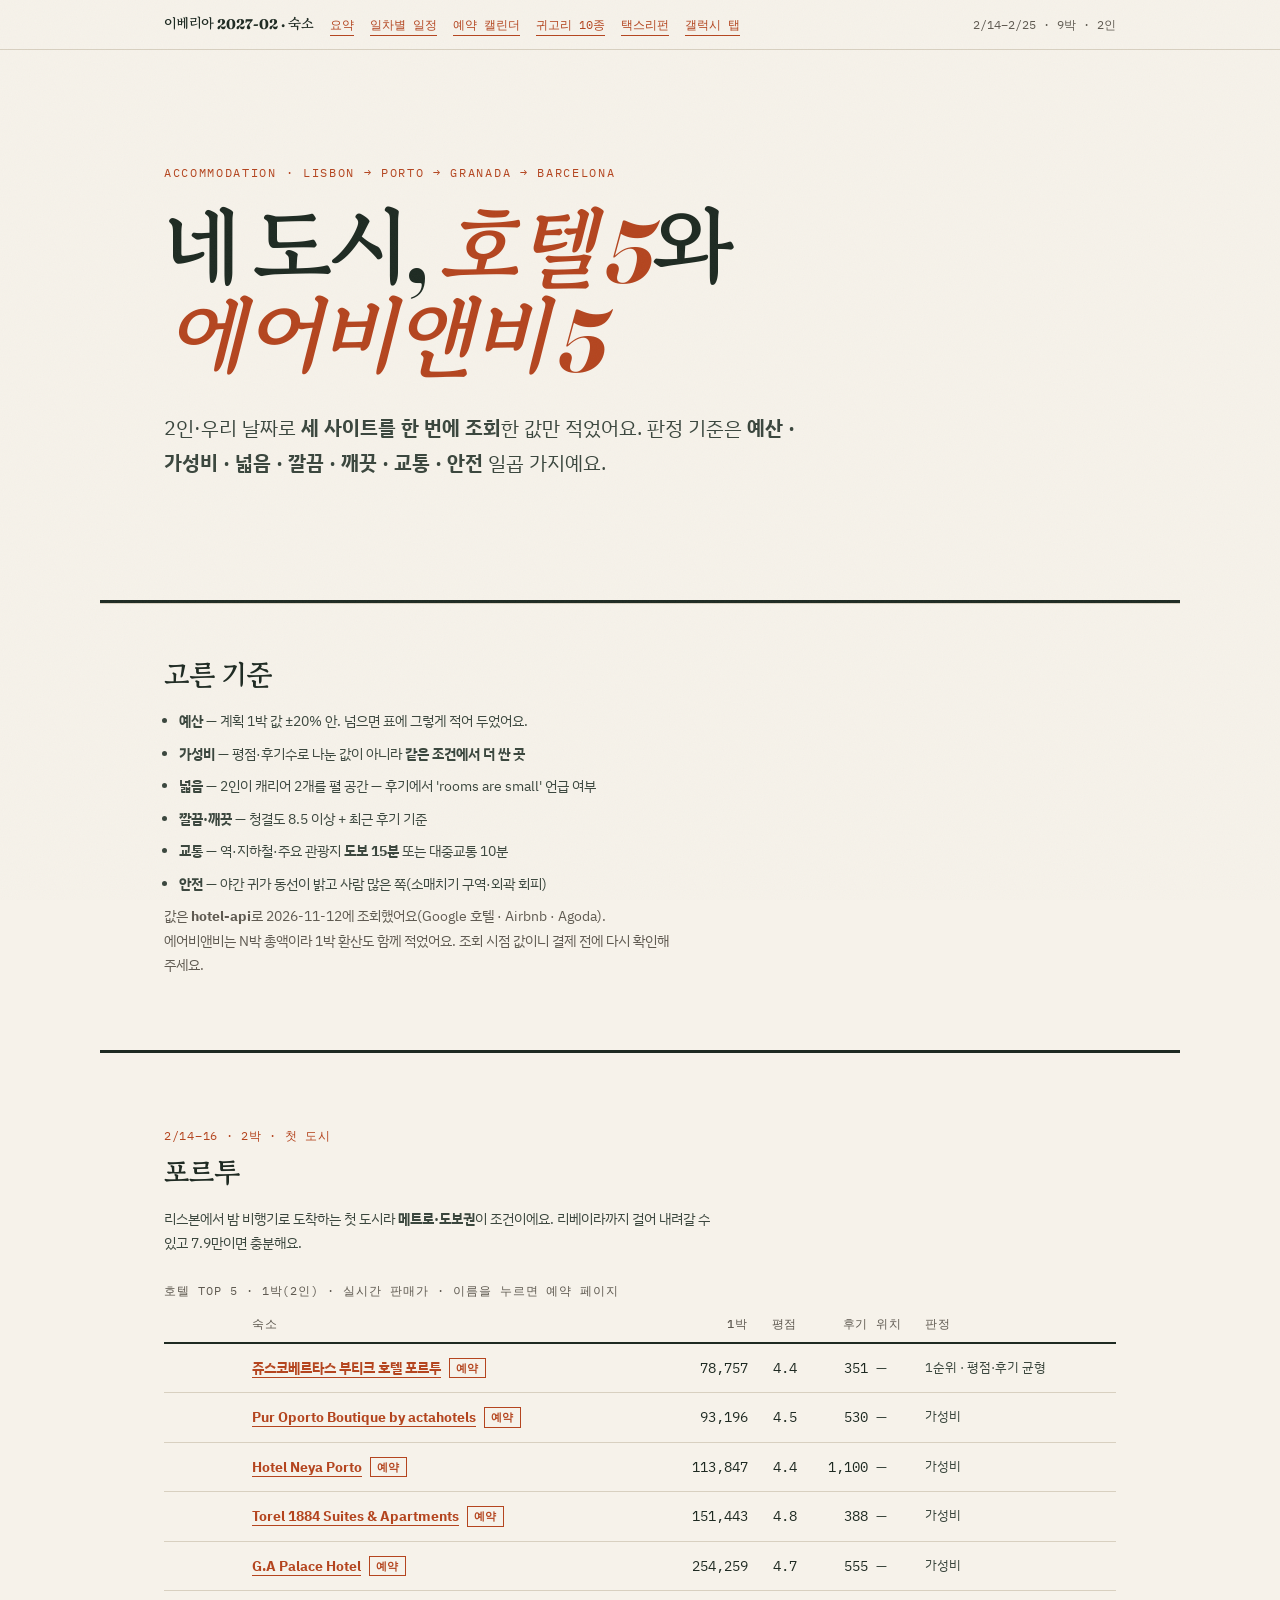
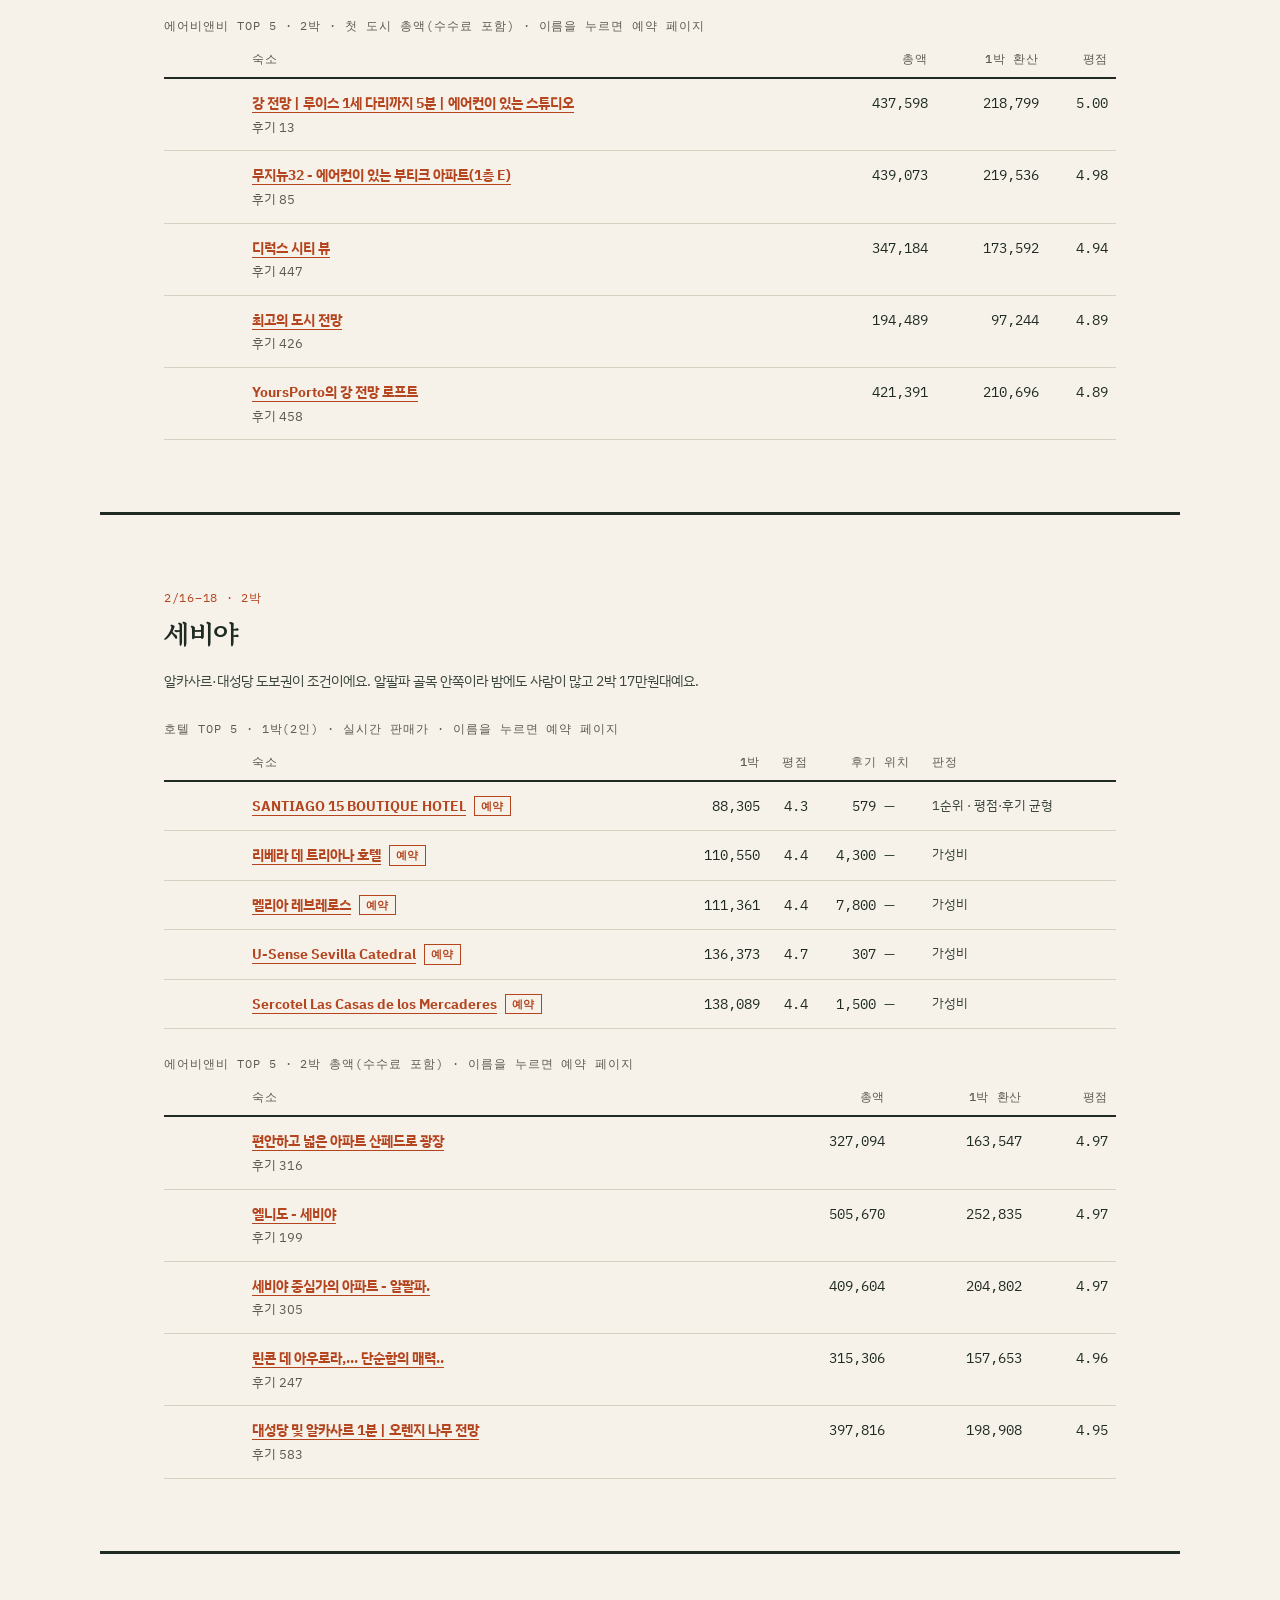
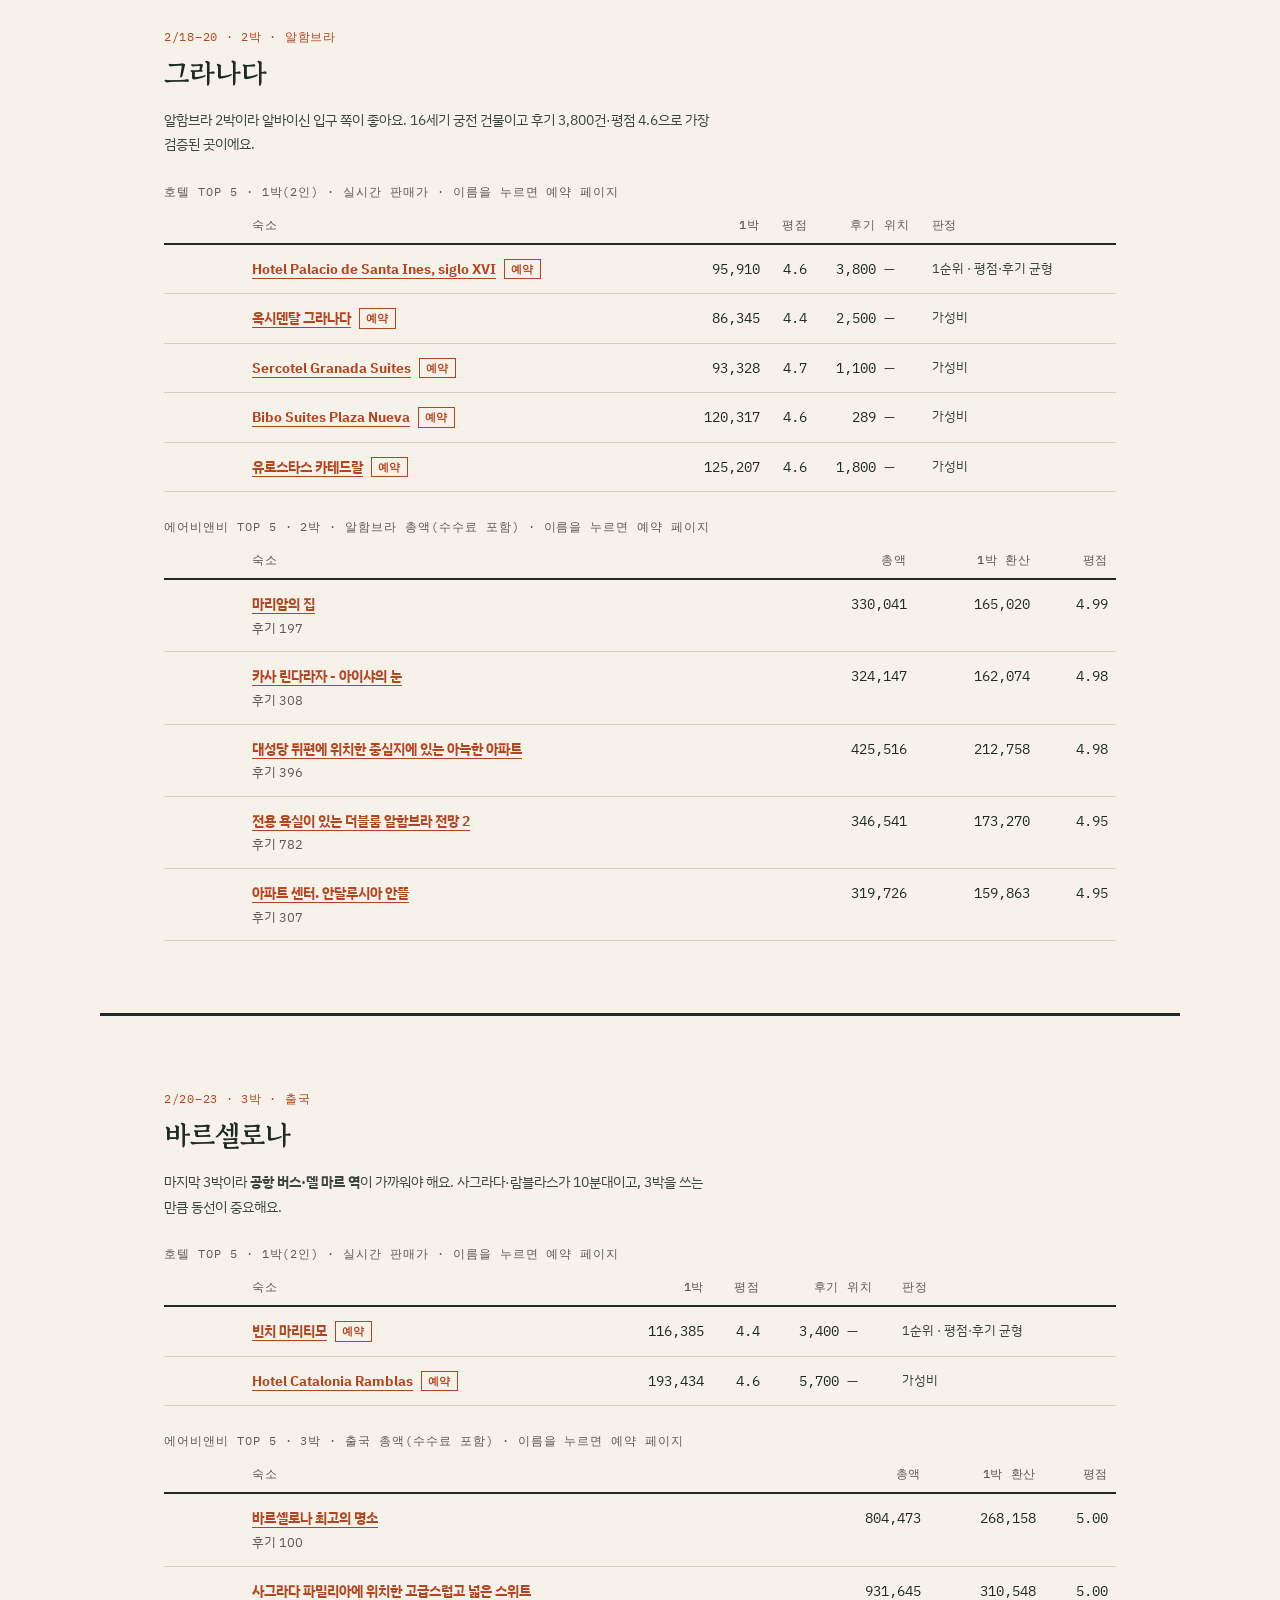
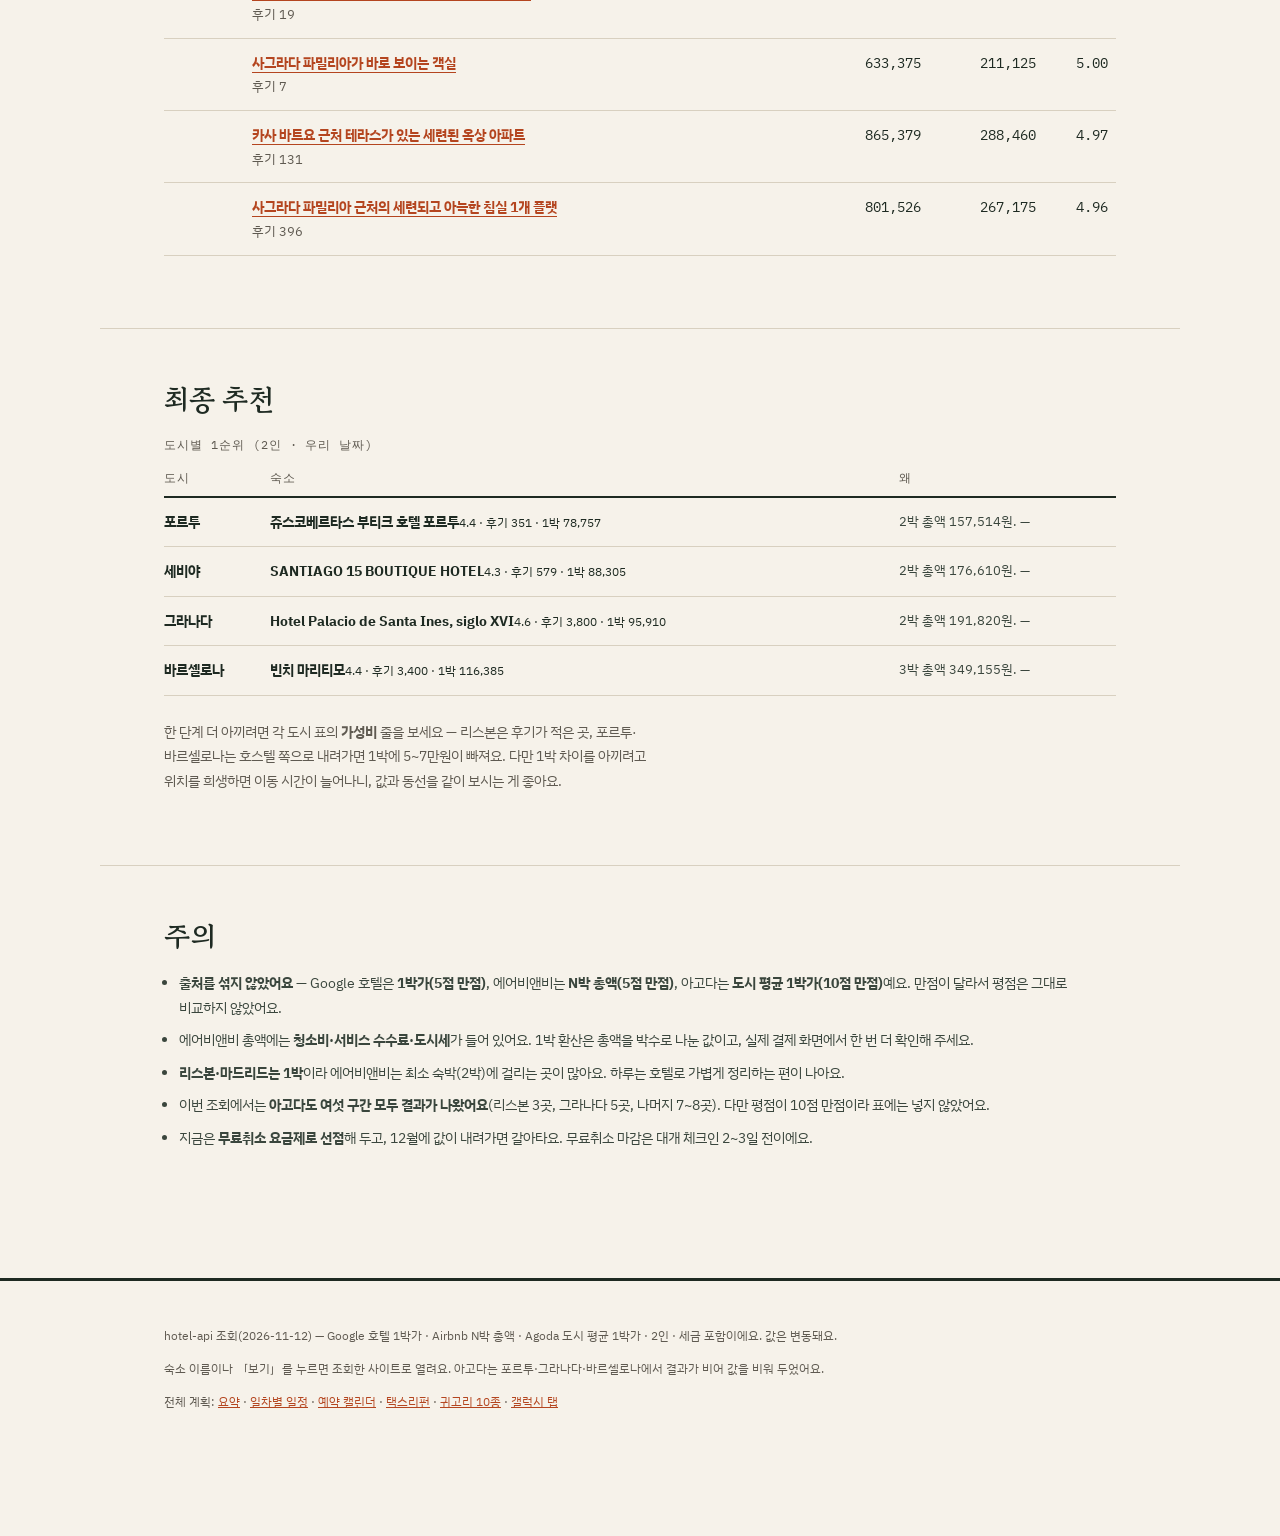
==== commit 10c55996: "v18: 리스본 선착(숙박 없음) → 포르투 → 세비야 → 그라나다 → 바르셀로나 · 오픈조 2,384,000 · 지도 11장 Discord: https://discord.com/" ====
--- a/accommodation.html
+++ b/accommodation.html
@@ -119,7 +119,7 @@
       <header class="city-head">
         <p class="when">2/14–16 · 2박 · 첫 도시</p>
         <h2>포르투</h2>
-        <p class="verdict">리베이라와 상벤투역 사이 중심이 좋아요. 이틀 다 걷는 일정이라 언덕 위보다 아래쪽, 7.8만원이면 충분해요.</p>
+        <p class="verdict">리스본에서 밤 비행기로 도착하는 첫 도시라 <b>메트로·도보권</b>이 조건이에요. 리베이라까지 걸어 내려갈 수 있고 7.9만이면 충분해요.</p>
       </header>
       <div class="tables">
         <table class="ledger">
@@ -137,31 +137,9 @@
         <tbody><tr><td class="thumbcell"></td><td class="nm"><a href="https://www.airbnb.co.kr/rooms/1732486294519715556" target="_blank" rel="noopener">강 전망 | 루이스 1세 다리까지 5분 | 에어컨이 있는 스튜디오</a><small>후기 13</small></td><td class="num">437,598</td><td class="num">218,799</td><td class="num">5.00</td></tr><tr><td class="thumbcell"></td><td class="nm"><a href="https://www.airbnb.co.kr/rooms/1030208252993899598" target="_blank" rel="noopener">무지뉴32 - 에어컨이 있는 부티크 아파트(1층 E)</a><small>후기 85</small></td><td class="num">439,073</td><td class="num">219,536</td><td class="num">4.98</td></tr><tr><td class="thumbcell"></td><td class="nm"><a href="https://www.airbnb.co.kr/rooms/45874155" target="_blank" rel="noopener">디럭스 시티 뷰</a><small>후기 447</small></td><td class="num">347,184</td><td class="num">173,592</td><td class="num">4.94</td></tr><tr><td class="thumbcell"></td><td class="nm"><a href="https://www.airbnb.co.kr/rooms/45877010" target="_blank" rel="noopener">최고의 도시 전망</a><small>후기 426</small></td><td class="num">194,489</td><td class="num">97,244</td><td class="num">4.89</td></tr><tr><td class="thumbcell"></td><td class="nm"><a href="https://www.airbnb.co.kr/rooms/1806117" target="_blank" rel="noopener">YoursPorto의 강 전망 로프트</a><small>후기 458</small></td><td class="num">421,391</td><td class="num">210,696</td><td class="num">4.89</td></tr></tbody>
       </table>
       </div>
-    </article><article class="city" id="리스본">
-      <header class="city-head">
-        <p class="when">2/16–17 · 1박</p>
-        <h2>리스본</h2>
-        <p class="verdict">하루만 묵고 다음 날 세비야로 넘어가니 <b>바이샤 평지·터미널 접근</b>이 조건이에요. 1박 6.8만으로 정리했어요.</p>
-      </header>
-      <div class="tables">
-        <table class="ledger">
-        <caption>호텔 Top 5 · 1박(2인) · 실시간 판매가 · 이름을 누르면 예약 페이지</caption>
-        <thead><tr><th scope="col"><span class="sr-only">사진</span></th><th scope="col">숙소</th>
-          <th class="num" scope="col">1박</th><th class="num" scope="col">평점</th>
-          <th class="num" scope="col">후기</th><th scope="col">위치</th><th scope="col">판정</th></tr></thead>
-        <tbody><tr><td class="thumbcell"></td><td class="nm"><a href="https://www.google.com/travel/hotels/entity/ChkIvpzG6Y7hwNBCGg0vZy8xMXJ0a2xnZzExEAE?q=%EB%A6%AC%EC%8A%A4%EB%B3%B8+hotels&checkin=2027-02-16&checkout=2027-02-17&hl=ko&gl=kr&ei=JTj4ariHIqOXid4P0OeZiA8&sa=X&ved=2ahUKEwj4rey1oIeYAxWjS8IFHdBzBvEQyvcEegQIAxAq" target="_blank" rel="noopener">Lisbon City Hollywood Hotel by City Hotels</a><a class="book" href="https://www.google.com/travel/hotels/entity/ChkIvpzG6Y7hwNBCGg0vZy8xMXJ0a2xnZzExEAE?q=%EB%A6%AC%EC%8A%A4%EB%B3%B8+hotels&checkin=2027-02-16&checkout=2027-02-17&hl=ko&gl=kr&ei=JTj4ariHIqOXid4P0OeZiA8&sa=X&ved=2ahUKEwj4rey1oIeYAxWjS8IFHdBzBvEQyvcEegQIAxAq" target="_blank" rel="noopener">예약</a></td><td class="num">67,901</td><td class="num">4.1</td><td class="num">205</td><td class="loc">—</td><td class="note">1순위 · 평점·후기 균형</td></tr><tr><td class="thumbcell"></td><td class="nm"><a href="https://www.google.com/travel/hotels/entity/ChkI66Oq5oeW-oxCGg0vZy8xMWticWJ4Xzh5EAE?q=%EB%A6%AC%EC%8A%A4%EB%B3%B8+hotels&checkin=2027-02-16&checkout=2027-02-17&hl=ko&gl=kr&ei=JTj4ariHIqOXid4P0OeZiA8&sa=X&ved=2ahUKEwj4rey1oIeYAxWjS8IFHdBzBvEQyvcEegQIAxBe" target="_blank" rel="noopener">Dos Reis by The Beautique Hotels</a><a class="book" href="https://www.google.com/travel/hotels/entity/ChkI66Oq5oeW-oxCGg0vZy8xMWticWJ4Xzh5EAE?q=%EB%A6%AC%EC%8A%A4%EB%B3%B8+hotels&checkin=2027-02-16&checkout=2027-02-17&hl=ko&gl=kr&ei=JTj4ariHIqOXid4P0OeZiA8&sa=X&ved=2ahUKEwj4rey1oIeYAxWjS8IFHdBzBvEQyvcEegQIAxBe" target="_blank" rel="noopener">예약</a></td><td class="num">136,861</td><td class="num">4.4</td><td class="num">430</td><td class="loc">—</td><td class="note">가성비</td></tr><tr><td class="thumbcell"></td><td class="nm"><a href="https://www.google.com/travel/hotels/entity/ChkIhLCQwvjO2IYWGg0vZy8xMXE0bTZieDkyEAE?q=%EB%A6%AC%EC%8A%A4%EB%B3%B8+hotels&checkin=2027-02-16&checkout=2027-02-17&hl=ko&gl=kr&ei=JTj4ariHIqOXid4P0OeZiA8&sa=X&ved=2ahUKEwj4rey1oIeYAxWjS8IFHdBzBvEQyvcEegQIAxB6" target="_blank" rel="noopener">Brown's</a><a class="book" href="https://www.google.com/travel/hotels/entity/ChkIhLCQwvjO2IYWGg0vZy8xMXE0bTZieDkyEAE?q=%EB%A6%AC%EC%8A%A4%EB%B3%B8+hotels&checkin=2027-02-16&checkout=2027-02-17&hl=ko&gl=kr&ei=JTj4ariHIqOXid4P0OeZiA8&sa=X&ved=2ahUKEwj4rey1oIeYAxWjS8IFHdBzBvEQyvcEegQIAxB6" target="_blank" rel="noopener">예약</a></td><td class="num">204,905</td><td class="num">4.6</td><td class="num">287</td><td class="loc">—</td><td class="note">가성비</td></tr><tr><td class="thumbcell"></td><td class="nm"><a href="https://www.google.com/travel/hotels/entity/ChkIiaPG2bXh9fhsGg0vZy8xMXRyc2Zidms4EAE?q=%EB%A6%AC%EC%8A%A4%EB%B3%B8+hotels&checkin=2027-02-16&checkout=2027-02-17&hl=ko&gl=kr&ei=JTj4ariHIqOXid4P0OeZiA8&sa=X&ved=2ahUKEwj4rey1oIeYAxWjS8IFHdBzBvEQyvcEegUIAxDhAQ" target="_blank" rel="noopener">Convent Square Lisbon, Vignette Collection by IHG</a><a class="book" href="https://www.google.com/travel/hotels/entity/ChkIiaPG2bXh9fhsGg0vZy8xMXRyc2Zidms4EAE?q=%EB%A6%AC%EC%8A%A4%EB%B3%B8+hotels&checkin=2027-02-16&checkout=2027-02-17&hl=ko&gl=kr&ei=JTj4ariHIqOXid4P0OeZiA8&sa=X&ved=2ahUKEwj4rey1oIeYAxWjS8IFHdBzBvEQyvcEegUIAxDhAQ" target="_blank" rel="noopener">예약</a></td><td class="num">236,175</td><td class="num">4.7</td><td class="num">540</td><td class="loc">—</td><td class="note">가성비</td></tr><tr><td class="thumbcell"></td><td class="nm"><a href="https://www.google.com/travel/hotels/entity/ChoIyb-b6f_Lh5DjARoNL2cvMTFnaF82a3BraBAB?q=%EB%A6%AC%EC%8A%A4%EB%B3%B8+hotels&checkin=2027-02-16&checkout=2027-02-17&hl=ko&gl=kr&ei=JTj4ariHIqOXid4P0OeZiA8&sa=X&ved=2ahUKEwj4rey1oIeYAxWjS8IFHdBzBvEQyvcEegUIAxCTAQ" target="_blank" rel="noopener">The One Palácio da Anunciada</a><a class="book" href="https://www.google.com/travel/hotels/entity/ChoIyb-b6f_Lh5DjARoNL2cvMTFnaF82a3BraBAB?q=%EB%A6%AC%EC%8A%A4%EB%B3%B8+hotels&checkin=2027-02-16&checkout=2027-02-17&hl=ko&gl=kr&ei=JTj4ariHIqOXid4P0OeZiA8&sa=X&ved=2ahUKEwj4rey1oIeYAxWjS8IFHdBzBvEQyvcEegUIAxCTAQ" target="_blank" rel="noopener">예약</a></td><td class="num">344,264</td><td class="num">4.7</td><td class="num">1,200</td><td class="loc">—</td><td class="note">가성비</td></tr></tbody>
-      </table>
-        <table class="ledger">
-        <caption>에어비앤비 Top 5 · 1박 총액(수수료 포함) · 이름을 누르면 예약 페이지</caption>
-        <thead><tr><th scope="col"><span class="sr-only">사진</span></th><th scope="col">숙소</th>
-          <th class="num" scope="col">총액</th><th class="num" scope="col">1박 환산</th>
-          <th class="num" scope="col">평점</th></tr></thead>
-        <tbody><tr><td class="thumbcell"></td><td class="nm"><a href="https://www.airbnb.co.kr/rooms/1399853605326576581" target="_blank" rel="noopener">리스본의 호텔</a><small>후기 35</small></td><td class="num">177,540</td><td class="num">177,540</td><td class="num">4.97</td></tr><tr><td class="thumbcell"></td><td class="nm"><a href="https://www.airbnb.co.kr/rooms/1716620853241867525" target="_blank" rel="noopener">Home Out 311 - 리스본 중심부 스위트</a><small>후기 25</small></td><td class="num">189,841</td><td class="num">189,841</td><td class="num">4.96</td></tr><tr><td class="thumbcell"></td><td class="nm"><a href="https://www.airbnb.co.kr/rooms/1157857937062116236" target="_blank" rel="noopener">모라이스 소아레스 131 - 스튜디오</a><small>후기 56</small></td><td class="num">114,925</td><td class="num">114,925</td><td class="num">4.91</td></tr><tr><td class="thumbcell"></td><td class="nm"><a href="https://www.airbnb.co.kr/rooms/13183400" target="_blank" rel="noopener">멋진 객실 - 도심</a><small>후기 522</small></td><td class="num">160,329</td><td class="num">160,329</td><td class="num">4.91</td></tr><tr><td class="thumbcell"></td><td class="nm"><a href="https://www.airbnb.co.kr/rooms/1442710263778331731" target="_blank" rel="noopener">리스본 중심부에 위치한 객실</a><small>후기 140</small></td><td class="num">67,776</td><td class="num">67,776</td><td class="num">4.82</td></tr></tbody>
-      </table>
-      </div>
     </article><article class="city" id="세비야">
       <header class="city-head">
-        <p class="when">2/17–19 · 2박</p>
+        <p class="when">2/16–18 · 2박</p>
         <h2>세비야</h2>
         <p class="verdict">알카사르·대성당 도보권이 조건이에요. 알팔파 골목 안쪽이라 밤에도 사람이 많고 2박 17만원대예요.</p>
       </header>
@@ -171,52 +149,58 @@
         <thead><tr><th scope="col"><span class="sr-only">사진</span></th><th scope="col">숙소</th>
           <th class="num" scope="col">1박</th><th class="num" scope="col">평점</th>
           <th class="num" scope="col">후기</th><th scope="col">위치</th><th scope="col">판정</th></tr></thead>
-        <tbody><tr><td class="thumbcell"></td><td class="nm"><a href="https://www.google.com/travel/hotels/entity/ChoI16fCo42H9d6EARoNL2cvMTFnZ3c4aDEzbRAB?q=%EC%84%B8%EB%B9%84%EC%95%BC+hotels&checkin=2027-02-17&checkout=2027-02-19&hl=ko&gl=kr&ei=JTj4ao2iJuShid4PqIiOiQM&sa=X&ved=2ahUKEwjNyPC1oIeYAxXkUMIFHSiEIzEQyvcEegQIAxAn" target="_blank" rel="noopener">SANTIAGO 15 BOUTIQUE HOTEL</a><a class="book" href="https://www.google.com/travel/hotels/entity/ChoI16fCo42H9d6EARoNL2cvMTFnZ3c4aDEzbRAB?q=%EC%84%B8%EB%B9%84%EC%95%BC+hotels&checkin=2027-02-17&checkout=2027-02-19&hl=ko&gl=kr&ei=JTj4ao2iJuShid4PqIiOiQM&sa=X&ved=2ahUKEwjNyPC1oIeYAxXkUMIFHSiEIzEQyvcEegQIAxAn" target="_blank" rel="noopener">예약</a></td><td class="num">88,305</td><td class="num">4.3</td><td class="num">579</td><td class="loc">—</td><td class="note">1순위 · 평점·후기 균형</td></tr><tr><td class="thumbcell"></td><td class="nm"><a href="https://www.google.com/travel/hotels/entity/ChcI6MCshJ3pxPoQGgsvZy8xdGN4ODg0dxAB?q=%EC%84%B8%EB%B9%84%EC%95%BC+hotels&checkin=2027-02-17&checkout=2027-02-19&hl=ko&gl=kr&ei=JTj4ao2iJuShid4PqIiOiQM&sa=X&ved=2ahUKEwjNyPC1oIeYAxXkUMIFHSiEIzEQyvcEegUIAxDJAQ" target="_blank" rel="noopener">리베라 데 트리아나 호텔</a><a class="book" href="https://www.google.com/travel/hotels/entity/ChcI6MCshJ3pxPoQGgsvZy8xdGN4ODg0dxAB?q=%EC%84%B8%EB%B9%84%EC%95%BC+hotels&checkin=2027-02-17&checkout=2027-02-19&hl=ko&gl=kr&ei=JTj4ao2iJuShid4PqIiOiQM&sa=X&ved=2ahUKEwjNyPC1oIeYAxXkUMIFHSiEIzEQyvcEegUIAxDJAQ" target="_blank" rel="noopener">예약</a></td><td class="num">110,550</td><td class="num">4.4</td><td class="num">4,300</td><td class="loc">—</td><td class="note">가성비</td></tr><tr><td class="thumbcell"></td><td class="nm"><a href="https://www.google.com/travel/hotels/entity/ChgItPG9q7iNr_zjARoLL2cvMXRsYnZ6dzcQAQ?q=%EC%84%B8%EB%B9%84%EC%95%BC+hotels&checkin=2027-02-17&checkout=2027-02-19&hl=ko&gl=kr&ei=JTj4ao2iJuShid4PqIiOiQM&sa=X&ved=2ahUKEwjNyPC1oIeYAxXkUMIFHSiEIzEQyvcEegUIAxCvAQ" target="_blank" rel="noopener">멜리아 레브레로스</a><a class="book" href="https://www.google.com/travel/hotels/entity/ChgItPG9q7iNr_zjARoLL2cvMXRsYnZ6dzcQAQ?q=%EC%84%B8%EB%B9%84%EC%95%BC+hotels&checkin=2027-02-17&checkout=2027-02-19&hl=ko&gl=kr&ei=JTj4ao2iJuShid4PqIiOiQM&sa=X&ved=2ahUKEwjNyPC1oIeYAxXkUMIFHSiEIzEQyvcEegUIAxCvAQ" target="_blank" rel="noopener">예약</a></td><td class="num">111,361</td><td class="num">4.4</td><td class="num">7,800</td><td class="loc">—</td><td class="note">가성비</td></tr><tr><td class="thumbcell"></td><td class="nm"><a href="https://www.google.com/travel/hotels/entity/ChoI66PlzpCx_8PaARoNL2cvMTFxemtteXh6NhAB?q=%EC%84%B8%EB%B9%84%EC%95%BC+hotels&checkin=2027-02-17&checkout=2027-02-19&hl=ko&gl=kr&ei=JTj4ao2iJuShid4PqIiOiQM&sa=X&ved=2ahUKEwjNyPC1oIeYAxXkUMIFHSiEIzEQyvcEegUIAxCWAQ" target="_blank" rel="noopener">U-Sense Sevilla Catedral</a><a class="book" href="https://www.google.com/travel/hotels/entity/ChoI66PlzpCx_8PaARoNL2cvMTFxemtteXh6NhAB?q=%EC%84%B8%EB%B9%84%EC%95%BC+hotels&checkin=2027-02-17&checkout=2027-02-19&hl=ko&gl=kr&ei=JTj4ao2iJuShid4PqIiOiQM&sa=X&ved=2ahUKEwjNyPC1oIeYAxXkUMIFHSiEIzEQyvcEegUIAxCWAQ" target="_blank" rel="noopener">예약</a></td><td class="num">136,373</td><td class="num">4.7</td><td class="num">307</td><td class="loc">—</td><td class="note">가성비</td></tr><tr><td class="thumbcell"></td><td class="nm"><a href="https://www.google.com/travel/hotels/entity/ChkIsLCokpvWxtmgARoML2cvMTJ2c3JiNXRkEAE?q=%EC%84%B8%EB%B9%84%EC%95%BC+hotels&checkin=2027-02-17&checkout=2027-02-19&hl=ko&gl=kr&ei=JTj4ao2iJuShid4PqIiOiQM&sa=X&ved=2ahUKEwjNyPC1oIeYAxXkUMIFHSiEIzEQyvcEegUIAxDjAQ" target="_blank" rel="noopener">Sercotel Las Casas de los Mercaderes</a><a class="book" href="https://www.google.com/travel/hotels/entity/ChkIsLCokpvWxtmgARoML2cvMTJ2c3JiNXRkEAE?q=%EC%84%B8%EB%B9%84%EC%95%BC+hotels&checkin=2027-02-17&checkout=2027-02-19&hl=ko&gl=kr&ei=JTj4ao2iJuShid4PqIiOiQM&sa=X&ved=2ahUKEwjNyPC1oIeYAxXkUMIFHSiEIzEQyvcEegUIAxDjAQ" target="_blank" rel="noopener">예약</a></td><td class="num">148,515</td><td class="num">4.4</td><td class="num">1,500</td><td class="loc">—</td><td class="note">가성비</td></tr></tbody>
+        <tbody><tr><td class="thumbcell"></td><td class="nm"><a href="https://www.google.com/travel/hotels/entity/ChoI16fCo42H9d6EARoNL2cvMTFnZ3c4aDEzbRAB?q=%EC%84%B8%EB%B9%84%EC%95%BC+hotels&checkin=2027-02-16&checkout=2027-02-18&hl=ko&gl=kr&ei=kT74ar_BHuGjid4P08LLyAM&sa=X&ved=2ahUKEwj_zd7FpoeYAxXhUcIFHVPhEjkQyvcEegQIAxAn" target="_blank" rel="noopener">SANTIAGO 15 BOUTIQUE HOTEL</a><a class="book" href="https://www.google.com/travel/hotels/entity/ChoI16fCo42H9d6EARoNL2cvMTFnZ3c4aDEzbRAB?q=%EC%84%B8%EB%B9%84%EC%95%BC+hotels&checkin=2027-02-16&checkout=2027-02-18&hl=ko&gl=kr&ei=kT74ar_BHuGjid4P08LLyAM&sa=X&ved=2ahUKEwj_zd7FpoeYAxXhUcIFHVPhEjkQyvcEegQIAxAn" target="_blank" rel="noopener">예약</a></td><td class="num">88,305</td><td class="num">4.3</td><td class="num">579</td><td class="loc">—</td><td class="note">1순위 · 평점·후기 균형</td></tr><tr><td class="thumbcell"></td><td class="nm"><a href="https://www.google.com/travel/hotels/entity/ChcI6MCshJ3pxPoQGgsvZy8xdGN4ODg0dxAB?q=%EC%84%B8%EB%B9%84%EC%95%BC+hotels&checkin=2027-02-16&checkout=2027-02-18&hl=ko&gl=kr&ei=kT74ar_BHuGjid4P08LLyAM&sa=X&ved=2ahUKEwj_zd7FpoeYAxXhUcIFHVPhEjkQyvcEegUIAxDlAQ" target="_blank" rel="noopener">리베라 데 트리아나 호텔</a><a class="book" href="https://www.google.com/travel/hotels/entity/ChcI6MCshJ3pxPoQGgsvZy8xdGN4ODg0dxAB?q=%EC%84%B8%EB%B9%84%EC%95%BC+hotels&checkin=2027-02-16&checkout=2027-02-18&hl=ko&gl=kr&ei=kT74ar_BHuGjid4P08LLyAM&sa=X&ved=2ahUKEwj_zd7FpoeYAxXhUcIFHVPhEjkQyvcEegUIAxDlAQ" target="_blank" rel="noopener">예약</a></td><td class="num">110,550</td><td class="num">4.4</td><td class="num">4,300</td><td class="loc">—</td><td class="note">가성비</td></tr><tr><td class="thumbcell"></td><td class="nm"><a href="https://www.google.com/travel/hotels/entity/ChgItPG9q7iNr_zjARoLL2cvMXRsYnZ6dzcQAQ?q=%EC%84%B8%EB%B9%84%EC%95%BC+hotels&checkin=2027-02-16&checkout=2027-02-18&hl=ko&gl=kr&ei=kT74ar_BHuGjid4P08LLyAM&sa=X&ved=2ahUKEwj_zd7FpoeYAxXhUcIFHVPhEjkQyvcEegUIAxDLAQ" target="_blank" rel="noopener">멜리아 레브레로스</a><a class="book" href="https://www.google.com/travel/hotels/entity/ChgItPG9q7iNr_zjARoLL2cvMXRsYnZ6dzcQAQ?q=%EC%84%B8%EB%B9%84%EC%95%BC+hotels&checkin=2027-02-16&checkout=2027-02-18&hl=ko&gl=kr&ei=kT74ar_BHuGjid4P08LLyAM&sa=X&ved=2ahUKEwj_zd7FpoeYAxXhUcIFHVPhEjkQyvcEegUIAxDLAQ" target="_blank" rel="noopener">예약</a></td><td class="num">111,361</td><td class="num">4.4</td><td class="num">7,800</td><td class="loc">—</td><td class="note">가성비</td></tr><tr><td class="thumbcell"></td><td class="nm"><a href="https://www.google.com/travel/hotels/entity/ChoI66PlzpCx_8PaARoNL2cvMTFxemtteXh6NhAB?q=%EC%84%B8%EB%B9%84%EC%95%BC+hotels&checkin=2027-02-16&checkout=2027-02-18&hl=ko&gl=kr&ei=kT74ar_BHuGjid4P08LLyAM&sa=X&ved=2ahUKEwj_zd7FpoeYAxXhUcIFHVPhEjkQyvcEegUIAxCWAQ" target="_blank" rel="noopener">U-Sense Sevilla Catedral</a><a class="book" href="https://www.google.com/travel/hotels/entity/ChoI66PlzpCx_8PaARoNL2cvMTFxemtteXh6NhAB?q=%EC%84%B8%EB%B9%84%EC%95%BC+hotels&checkin=2027-02-16&checkout=2027-02-18&hl=ko&gl=kr&ei=kT74ar_BHuGjid4P08LLyAM&sa=X&ved=2ahUKEwj_zd7FpoeYAxXhUcIFHVPhEjkQyvcEegUIAxCWAQ" target="_blank" rel="noopener">예약</a></td><td class="num">136,373</td><td class="num">4.7</td><td class="num">307</td><td class="loc">—</td><td class="note">가성비</td></tr><tr><td class="thumbcell"></td><td class="nm"><a href="https://www.google.com/travel/hotels/entity/ChkIsLCokpvWxtmgARoML2cvMTJ2c3JiNXRkEAE?q=%EC%84%B8%EB%B9%84%EC%95%BC+hotels&checkin=2027-02-16&checkout=2027-02-18&hl=ko&gl=kr&ei=kT74ar_BHuGjid4P08LLyAM&sa=X&ved=2ahUKEwj_zd7FpoeYAxXhUcIFHVPhEjkQyvcEegUIAxCvAQ" target="_blank" rel="noopener">Sercotel Las Casas de los Mercaderes</a><a class="book" href="https://www.google.com/travel/hotels/entity/ChkIsLCokpvWxtmgARoML2cvMTJ2c3JiNXRkEAE?q=%EC%84%B8%EB%B9%84%EC%95%BC+hotels&checkin=2027-02-16&checkout=2027-02-18&hl=ko&gl=kr&ei=kT74ar_BHuGjid4P08LLyAM&sa=X&ved=2ahUKEwj_zd7FpoeYAxXhUcIFHVPhEjkQyvcEegUIAxCvAQ" target="_blank" rel="noopener">예약</a></td><td class="num">138,089</td><td class="num">4.4</td><td class="num">1,500</td><td class="loc">—</td><td class="note">가성비</td></tr></tbody>
       </table>
         <table class="ledger">
         <caption>에어비앤비 Top 5 · 2박 총액(수수료 포함) · 이름을 누르면 예약 페이지</caption>
         <thead><tr><th scope="col"><span class="sr-only">사진</span></th><th scope="col">숙소</th>
           <th class="num" scope="col">총액</th><th class="num" scope="col">1박 환산</th>
           <th class="num" scope="col">평점</th></tr></thead>
-        <tbody><tr><td class="thumbcell"></td><td class="nm"><a href="https://www.airbnb.co.kr/rooms/1384581260720292634" target="_blank" rel="noopener">Magno Apartments San Agustín - 듀플렉스 A</a><small>후기 13</small></td><td class="num">330,040</td><td class="num">165,020</td><td class="num">5.00</td></tr><tr><td class="thumbcell"></td><td class="nm"><a href="https://www.airbnb.co.kr/rooms/16505067" target="_blank" rel="noopener">세비야 중심가의 아파트 - 알팔파.</a><small>후기 305</small></td><td class="num">409,604</td><td class="num">204,802</td><td class="num">4.97</td></tr><tr><td class="thumbcell"></td><td class="nm"><a href="https://www.airbnb.co.kr/rooms/17469816" target="_blank" rel="noopener">대성당 및 알카사르 1분 | 오렌지 나무 전망</a><small>후기 583</small></td><td class="num">397,816</td><td class="num">198,908</td><td class="num">4.95</td></tr><tr><td class="thumbcell"></td><td class="nm"><a href="https://www.airbnb.co.kr/rooms/33043605" target="_blank" rel="noopener">역사 지구에 있는 놀라운 위치</a><small>후기 302</small></td><td class="num">381,609</td><td class="num">190,804</td><td class="num">4.92</td></tr><tr><td class="thumbcell"></td><td class="nm"><a href="https://www.airbnb.co.kr/rooms/839238150513697136" target="_blank" rel="noopener">세비야 중심부의 오아시스</a><small>후기 298</small></td><td class="num">297,626</td><td class="num">148,813</td><td class="num">4.92</td></tr></tbody>
+        <tbody><tr><td class="thumbcell"></td><td class="nm"><a href="https://www.airbnb.co.kr/rooms/33955305" target="_blank" rel="noopener">편안하고 넓은 아파트 산페드로 광장</a><small>후기 316</small></td><td class="num">327,094</td><td class="num">163,547</td><td class="num">4.97</td></tr><tr><td class="thumbcell"></td><td class="nm"><a href="https://www.airbnb.co.kr/rooms/1502355052955712944" target="_blank" rel="noopener">엘니도 - 세비야</a><small>후기 199</small></td><td class="num">505,670</td><td class="num">252,835</td><td class="num">4.97</td></tr><tr><td class="thumbcell"></td><td class="nm"><a href="https://www.airbnb.co.kr/rooms/16505067" target="_blank" rel="noopener">세비야 중심가의 아파트 - 알팔파.</a><small>후기 305</small></td><td class="num">409,604</td><td class="num">204,802</td><td class="num">4.97</td></tr><tr><td class="thumbcell"></td><td class="nm"><a href="https://www.airbnb.co.kr/rooms/23510064" target="_blank" rel="noopener">린콘 데 아우로라,... 단순함의 매력..</a><small>후기 247</small></td><td class="num">315,306</td><td class="num">157,653</td><td class="num">4.96</td></tr><tr><td class="thumbcell"></td><td class="nm"><a href="https://www.airbnb.co.kr/rooms/17469816" target="_blank" rel="noopener">대성당 및 알카사르 1분 | 오렌지 나무 전망</a><small>후기 583</small></td><td class="num">397,816</td><td class="num">198,908</td><td class="num">4.95</td></tr></tbody>
       </table>
       </div>
     </article><article class="city" id="그라나다">
       <header class="city-head">
-        <p class="when">2/19–22 · 3박 · 알함브라</p>
+        <p class="when">2/18–20 · 2박 · 알함브라</p>
         <h2>그라나다</h2>
-        <p class="verdict">알함브라 3박이라 알바이신 입구 쪽이 좋아요. 16세기 궁전 건물이고 후기 3,800건·평점 4.6으로 가장 검증된 곳이에요.</p>
-      </header>
-      <div class="tables">
-        <table class="ledger">
-        <caption>호텔 Top 5 · 1박(2인) · 실시간 판매가 · 이름을 누르면 예약 페이지</caption>
-        <thead><tr><th scope="col"><span class="sr-only">사진</span></th><th scope="col">숙소</th>
-          <th class="num" scope="col">1박</th><th class="num" scope="col">평점</th>
-          <th class="num" scope="col">후기</th><th scope="col">위치</th><th scope="col">판정</th></tr></thead>
-        <tbody><tr><td class="thumbcell"></td><td class="nm"><a href="https://www.google.com/travel/search?q=%EA%B7%B8%EB%9D%BC%EB%82%98%EB%8B%A4%20hotels&checkin=2027-02-19&checkout=2027-02-21&hl=ko&gl=kr&ved=2ahUKEwiexuC1oIeYAxUGXMIFHQE4OHYQyvcEegQIAxBH&qs=MiRDaGNJeGN6dWdyZW81cDFxR2dzdlp5OHhkR1ptYkROdWRCQUI4DQ&ts=CAEaOAoaEhgKCC9tLzA5anEwOgzqt7jrnbzrgpjri6QSGhIUCgcI6g8QCxgPEgcI6g8QCxgQGAEyAhAAKgcKBToDS1JX" target="_blank" rel="noopener">Hotel Palacio de Santa Ines, siglo XVI</a><a class="book" href="https://www.google.com/travel/search?q=%EA%B7%B8%EB%9D%BC%EB%82%98%EB%8B%A4%20hotels&checkin=2027-02-19&checkout=2027-02-21&hl=ko&gl=kr&ved=2ahUKEwiexuC1oIeYAxUGXMIFHQE4OHYQyvcEegQIAxBH&qs=MiRDaGNJeGN6dWdyZW81cDFxR2dzdlp5OHhkR1ptYkROdWRCQUI4DQ&ts=CAEaOAoaEhgKCC9tLzA5anEwOgzqt7jrnbzrgpjri6QSGhIUCgcI6g8QCxgPEgcI6g8QCxgQGAEyAhAAKgcKBToDS1JX" target="_blank" rel="noopener">예약</a></td><td class="num">93,460</td><td class="num">4.6</td><td class="num">3,800</td><td class="loc">—</td><td class="note">1순위 · 평점·후기 균형</td></tr><tr><td class="thumbcell"></td><td class="nm"><a href="https://www.google.com/travel/search?q=%EA%B7%B8%EB%9D%BC%EB%82%98%EB%8B%A4%20hotels&checkin=2027-02-19&checkout=2027-02-21&hl=ko&gl=kr&ved=2ahUKEwiexuC1oIeYAxUGXMIFHQE4OHYQyvcEegQIAxB6&qs=MiZDaGdJcUpYV2dwT3E5N3lTQVJvTEwyY3ZNWFJtYXpFMk1UWVFBUTgN&ts=CAEaOAoaEhgKCC9tLzA5anEwOgzqt7jrnbzrgpjri6QSGhIUCgcI6g8QCxgPEgcI6g8QCxgQGAEyAhAAKgcKBToDS1JX" target="_blank" rel="noopener">옥시덴탈 그라나다</a><a class="book" href="https://www.google.com/travel/search?q=%EA%B7%B8%EB%9D%BC%EB%82%98%EB%8B%A4%20hotels&checkin=2027-02-19&checkout=2027-02-21&hl=ko&gl=kr&ved=2ahUKEwiexuC1oIeYAxUGXMIFHQE4OHYQyvcEegQIAxB6&qs=MiZDaGdJcUpYV2dwT3E5N3lTQVJvTEwyY3ZNWFJtYXpFMk1UWVFBUTgN&ts=CAEaOAoaEhgKCC9tLzA5anEwOgzqt7jrnbzrgpjri6QSGhIUCgcI6g8QCxgPEgcI6g8QCxgQGAEyAhAAKgcKBToDS1JX" target="_blank" rel="noopener">예약</a></td><td class="num">86,345</td><td class="num">4.4</td><td class="num">2,500</td><td class="loc">—</td><td class="note">가성비</td></tr><tr><td class="thumbcell"></td><td class="nm"><a href="https://www.google.com/travel/search?q=%EA%B7%B8%EB%9D%BC%EB%82%98%EB%8B%A4%20hotels&checkin=2027-02-19&checkout=2027-02-21&hl=ko&gl=kr&ved=2ahUKEwiexuC1oIeYAxUGXMIFHQE4OHYQyvcEegUIAxDNAQ&qs=MidDaGtJaThQdmc3dmFvcVZNR2cwdlp5OHhNWEV6YzNkak0zaDNFQUU4DQ&ts=CAEaOAoaEhgKCC9tLzA5anEwOgzqt7jrnbzrgpjri6QSGhIUCgcI6g8QCxgPEgcI6g8QCxgQGAEyAhAAKgcKBToDS1JX" target="_blank" rel="noopener">Sercotel Granada Suites</a><a class="book" href="https://www.google.com/travel/search?q=%EA%B7%B8%EB%9D%BC%EB%82%98%EB%8B%A4%20hotels&checkin=2027-02-19&checkout=2027-02-21&hl=ko&gl=kr&ved=2ahUKEwiexuC1oIeYAxUGXMIFHQE4OHYQyvcEegUIAxDNAQ&qs=MidDaGtJaThQdmc3dmFvcVZNR2cwdlp5OHhNWEV6YzNkak0zaDNFQUU4DQ&ts=CAEaOAoaEhgKCC9tLzA5anEwOgzqt7jrnbzrgpjri6QSGhIUCgcI6g8QCxgPEgcI6g8QCxgQGAEyAhAAKgcKBToDS1JX" target="_blank" rel="noopener">예약</a></td><td class="num">93,328</td><td class="num">4.7</td><td class="num">1,100</td><td class="loc">—</td><td class="note">가성비</td></tr><tr><td class="thumbcell"></td><td class="nm"><a href="https://www.google.com/travel/search?q=%EA%B7%B8%EB%9D%BC%EB%82%98%EB%8B%A4%20hotels&checkin=2027-02-19&checkout=2027-02-21&hl=ko&gl=kr&ved=2ahUKEwiexuC1oIeYAxUGXMIFHQE4OHYQyvcEegUIAxC0AQ&qs=MihDaG9JMDlPYXVKRDluNmlqQVJvTkwyY3ZNVEZvTjJjMGVHWTRNeEFCOA0&ts=CAEaOAoaEhgKCC9tLzA5anEwOgzqt7jrnbzrgpjri6QSGhIUCgcI6g8QCxgPEgcI6g8QCxgQGAEyAhAAKgcKBToDS1JX" target="_blank" rel="noopener">Bibo Suites Plaza Nueva</a><a class="book" href="https://www.google.com/travel/search?q=%EA%B7%B8%EB%9D%BC%EB%82%98%EB%8B%A4%20hotels&checkin=2027-02-19&checkout=2027-02-21&hl=ko&gl=kr&ved=2ahUKEwiexuC1oIeYAxUGXMIFHQE4OHYQyvcEegUIAxC0AQ&qs=MihDaG9JMDlPYXVKRDluNmlqQVJvTkwyY3ZNVEZvTjJjMGVHWTRNeEFCOA0&ts=CAEaOAoaEhgKCC9tLzA5anEwOgzqt7jrnbzrgpjri6QSGhIUCgcI6g8QCxgPEgcI6g8QCxgQGAEyAhAAKgcKBToDS1JX" target="_blank" rel="noopener">예약</a></td><td class="num">120,317</td><td class="num">4.6</td><td class="num">289</td><td class="loc">—</td><td class="note">가성비</td></tr><tr><td class="thumbcell"></td><td class="nm"><a href="https://www.google.com/travel/search?q=%EA%B7%B8%EB%9D%BC%EB%82%98%EB%8B%A4%20hotels&checkin=2027-02-19&checkout=2027-02-21&hl=ko&gl=kr&ved=2ahUKEwiexuC1oIeYAxUGXMIFHQE4OHYQyvcEegQIAxAn&qs=MidDaGtJOEllN21mZVdzcmxBR2cwdlp5OHhNV1kzTXpCM2NqUnVFQUU4DQ&ts=CAEaOAoaEhgKCC9tLzA5anEwOgzqt7jrnbzrgpjri6QSGhIUCgcI6g8QCxgPEgcI6g8QCxgQGAEyAhAAKgcKBToDS1JX" target="_blank" rel="noopener">유로스타스 카테드랄</a><a class="book" href="https://www.google.com/travel/search?q=%EA%B7%B8%EB%9D%BC%EB%82%98%EB%8B%A4%20hotels&checkin=2027-02-19&checkout=2027-02-21&hl=ko&gl=kr&ved=2ahUKEwiexuC1oIeYAxUGXMIFHQE4OHYQyvcEegQIAxAn&qs=MidDaGtJOEllN21mZVdzcmxBR2cwdlp5OHhNV1kzTXpCM2NqUnVFQUU4DQ&ts=CAEaOAoaEhgKCC9tLzA5anEwOgzqt7jrnbzrgpjri6QSGhIUCgcI6g8QCxgPEgcI6g8QCxgQGAEyAhAAKgcKBToDS1JX" target="_blank" rel="noopener">예약</a></td><td class="num">125,207</td><td class="num">4.6</td><td class="num">1,800</td><td class="loc">—</td><td class="note">가성비</td></tr></tbody>
-      </table>
-        <p class="sub" style="margin-top:1.4rem;"><b>에어비앤비는 이번 조회에서 결과가 없었어요.</b> 값을 추정하지 않고 비워 두었어요.</p>
+        <p class="verdict">알함브라 2박이라 알바이신 입구 쪽이 좋아요. 16세기 궁전 건물이고 후기 3,800건·평점 4.6으로 가장 검증된 곳이에요.</p>
+      </header>
+      <div class="tables">
+        <table class="ledger">
+        <caption>호텔 Top 5 · 1박(2인) · 실시간 판매가 · 이름을 누르면 예약 페이지</caption>
+        <thead><tr><th scope="col"><span class="sr-only">사진</span></th><th scope="col">숙소</th>
+          <th class="num" scope="col">1박</th><th class="num" scope="col">평점</th>
+          <th class="num" scope="col">후기</th><th scope="col">위치</th><th scope="col">판정</th></tr></thead>
+        <tbody><tr><td class="thumbcell"></td><td class="nm"><a href="https://www.google.com/travel/hotels/entity/ChcIxczugreo5p1qGgsvZy8xdGZmbDNudBAB?q=%EA%B7%B8%EB%9D%BC%EB%82%98%EB%8B%A4+hotels&checkin=2027-02-18&checkout=2027-02-20&hl=ko&gl=kr&ei=kT74avDlG5fJid4P_Mue0Qw&sa=X&ved=2ahUKEwiw8tvFpoeYAxWXZMIFHfylJ8oQyvcEegQIAxAn" target="_blank" rel="noopener">Hotel Palacio de Santa Ines, siglo XVI</a><a class="book" href="https://www.google.com/travel/hotels/entity/ChcIxczugreo5p1qGgsvZy8xdGZmbDNudBAB?q=%EA%B7%B8%EB%9D%BC%EB%82%98%EB%8B%A4+hotels&checkin=2027-02-18&checkout=2027-02-20&hl=ko&gl=kr&ei=kT74avDlG5fJid4P_Mue0Qw&sa=X&ved=2ahUKEwiw8tvFpoeYAxWXZMIFHfylJ8oQyvcEegQIAxAn" target="_blank" rel="noopener">예약</a></td><td class="num">95,910</td><td class="num">4.6</td><td class="num">3,800</td><td class="loc">—</td><td class="note">1순위 · 평점·후기 균형</td></tr><tr><td class="thumbcell"></td><td class="nm"><a href="https://www.google.com/travel/hotels/entity/ChgIqJXWgpOq97ySARoLL2cvMXRmazE2MTYQAQ?q=%EA%B7%B8%EB%9D%BC%EB%82%98%EB%8B%A4+hotels&checkin=2027-02-18&checkout=2027-02-20&hl=ko&gl=kr&ei=kT74avDlG5fJid4P_Mue0Qw&sa=X&ved=2ahUKEwiw8tvFpoeYAxWXZMIFHfylJ8oQyvcEegQIAxB6" target="_blank" rel="noopener">옥시덴탈 그라나다</a><a class="book" href="https://www.google.com/travel/hotels/entity/ChgIqJXWgpOq97ySARoLL2cvMXRmazE2MTYQAQ?q=%EA%B7%B8%EB%9D%BC%EB%82%98%EB%8B%A4+hotels&checkin=2027-02-18&checkout=2027-02-20&hl=ko&gl=kr&ei=kT74avDlG5fJid4P_Mue0Qw&sa=X&ved=2ahUKEwiw8tvFpoeYAxWXZMIFHfylJ8oQyvcEegQIAxB6" target="_blank" rel="noopener">예약</a></td><td class="num">86,345</td><td class="num">4.4</td><td class="num">2,500</td><td class="loc">—</td><td class="note">가성비</td></tr><tr><td class="thumbcell"></td><td class="nm"><a href="https://www.google.com/travel/hotels/entity/ChkIi8Pvg7vaoqVMGg0vZy8xMXEzc3djM3h3EAE?q=%EA%B7%B8%EB%9D%BC%EB%82%98%EB%8B%A4+hotels&checkin=2027-02-18&checkout=2027-02-20&hl=ko&gl=kr&ei=kT74avDlG5fJid4P_Mue0Qw&sa=X&ved=2ahUKEwiw8tvFpoeYAxWXZMIFHfylJ8oQyvcEegUIAxDNAQ" target="_blank" rel="noopener">Sercotel Granada Suites</a><a class="book" href="https://www.google.com/travel/hotels/entity/ChkIi8Pvg7vaoqVMGg0vZy8xMXEzc3djM3h3EAE?q=%EA%B7%B8%EB%9D%BC%EB%82%98%EB%8B%A4+hotels&checkin=2027-02-18&checkout=2027-02-20&hl=ko&gl=kr&ei=kT74avDlG5fJid4P_Mue0Qw&sa=X&ved=2ahUKEwiw8tvFpoeYAxWXZMIFHfylJ8oQyvcEegUIAxDNAQ" target="_blank" rel="noopener">예약</a></td><td class="num">93,328</td><td class="num">4.7</td><td class="num">1,100</td><td class="loc">—</td><td class="note">가성비</td></tr><tr><td class="thumbcell"></td><td class="nm"><a href="https://www.google.com/travel/hotels/entity/ChoI09OauJD9n6ijARoNL2cvMTFoN2c0eGY4MxAB?q=%EA%B7%B8%EB%9D%BC%EB%82%98%EB%8B%A4+hotels&checkin=2027-02-18&checkout=2027-02-20&hl=ko&gl=kr&ei=kT74avDlG5fJid4P_Mue0Qw&sa=X&ved=2ahUKEwiw8tvFpoeYAxWXZMIFHfylJ8oQyvcEegUIAxC0AQ" target="_blank" rel="noopener">Bibo Suites Plaza Nueva</a><a class="book" href="https://www.google.com/travel/hotels/entity/ChoI09OauJD9n6ijARoNL2cvMTFoN2c0eGY4MxAB?q=%EA%B7%B8%EB%9D%BC%EB%82%98%EB%8B%A4+hotels&checkin=2027-02-18&checkout=2027-02-20&hl=ko&gl=kr&ei=kT74avDlG5fJid4P_Mue0Qw&sa=X&ved=2ahUKEwiw8tvFpoeYAxWXZMIFHfylJ8oQyvcEegUIAxC0AQ" target="_blank" rel="noopener">예약</a></td><td class="num">120,317</td><td class="num">4.6</td><td class="num">289</td><td class="loc">—</td><td class="note">가성비</td></tr><tr><td class="thumbcell"></td><td class="nm"><a href="https://www.google.com/travel/hotels/entity/ChkI8Ie7mfeWsrlAGg0vZy8xMWY3MzB3cjRuEAE?q=%EA%B7%B8%EB%9D%BC%EB%82%98%EB%8B%A4+hotels&checkin=2027-02-18&checkout=2027-02-20&hl=ko&gl=kr&ei=kT74avDlG5fJid4P_Mue0Qw&sa=X&ved=2ahUKEwiw8tvFpoeYAxWXZMIFHfylJ8oQyvcEegQIAxBd" target="_blank" rel="noopener">유로스타스 카테드랄</a><a class="book" href="https://www.google.com/travel/hotels/entity/ChkI8Ie7mfeWsrlAGg0vZy8xMWY3MzB3cjRuEAE?q=%EA%B7%B8%EB%9D%BC%EB%82%98%EB%8B%A4+hotels&checkin=2027-02-18&checkout=2027-02-20&hl=ko&gl=kr&ei=kT74avDlG5fJid4P_Mue0Qw&sa=X&ved=2ahUKEwiw8tvFpoeYAxWXZMIFHfylJ8oQyvcEegQIAxBd" target="_blank" rel="noopener">예약</a></td><td class="num">125,207</td><td class="num">4.6</td><td class="num">1,800</td><td class="loc">—</td><td class="note">가성비</td></tr></tbody>
+      </table>
+        <table class="ledger">
+        <caption>에어비앤비 Top 5 · 2박 · 알함브라 총액(수수료 포함) · 이름을 누르면 예약 페이지</caption>
+        <thead><tr><th scope="col"><span class="sr-only">사진</span></th><th scope="col">숙소</th>
+          <th class="num" scope="col">총액</th><th class="num" scope="col">1박 환산</th>
+          <th class="num" scope="col">평점</th></tr></thead>
+        <tbody><tr><td class="thumbcell"></td><td class="nm"><a href="https://www.airbnb.co.kr/rooms/1078105615038994065" target="_blank" rel="noopener">마리암의 집</a><small>후기 197</small></td><td class="num">330,041</td><td class="num">165,020</td><td class="num">4.99</td></tr><tr><td class="thumbcell"></td><td class="nm"><a href="https://www.airbnb.co.kr/rooms/778212105823579537" target="_blank" rel="noopener">카사 린다라자 - 아이샤의 눈</a><small>후기 308</small></td><td class="num">324,147</td><td class="num">162,074</td><td class="num">4.98</td></tr><tr><td class="thumbcell"></td><td class="nm"><a href="https://www.airbnb.co.kr/rooms/50251125" target="_blank" rel="noopener">대성당 뒤편에 위치한 중심지에 있는 아늑한 아파트</a><small>후기 396</small></td><td class="num">425,516</td><td class="num">212,758</td><td class="num">4.98</td></tr><tr><td class="thumbcell"></td><td class="nm"><a href="https://www.airbnb.co.kr/rooms/13616241" target="_blank" rel="noopener">전용 욕실이 있는 더블룸 알함브라 전망 2</a><small>후기 782</small></td><td class="num">346,541</td><td class="num">173,270</td><td class="num">4.95</td></tr><tr><td class="thumbcell"></td><td class="nm"><a href="https://www.airbnb.co.kr/rooms/851192699901310402" target="_blank" rel="noopener">아파트 센터. 안달루시아 안뜰</a><small>후기 307</small></td><td class="num">319,726</td><td class="num">159,863</td><td class="num">4.95</td></tr></tbody>
+      </table>
       </div>
     </article><article class="city" id="바르셀로나">
       <header class="city-head">
-        <p class="when">2/22–23 · 1박 · 출국 전날</p>
+        <p class="when">2/20–23 · 3박 · 출국</p>
         <h2>바르셀로나</h2>
-        <p class="verdict">마지막 1박이라 <b>공항 버스 정류장과 델 마르 역</b>이 가까워야 해요. 사그라다·람블라스도 10분대예요.</p>
-      </header>
-      <div class="tables">
-        <table class="ledger">
-        <caption>호텔 Top 5 · 1박(2인) · 실시간 판매가 · 이름을 누르면 예약 페이지</caption>
-        <thead><tr><th scope="col"><span class="sr-only">사진</span></th><th scope="col">숙소</th>
-          <th class="num" scope="col">1박</th><th class="num" scope="col">평점</th>
-          <th class="num" scope="col">후기</th><th scope="col">위치</th><th scope="col">판정</th></tr></thead>
-        <tbody><tr><td class="thumbcell"></td><td class="nm"><a href="https://www.google.com/travel/search?q=%EB%B0%94%EB%A5%B4%EC%85%80%EB%A1%9C%EB%82%98%20hotels&checkin=2027-02-22&checkout=2027-02-23&hl=ko&gl=kr&ved=2ahUKEwjCkrWMoYeYAxUGSMIFHecVCTEQyvcEegQIAxAn&qs=MiZDaGdJdHZxVDFlLTNqZDNyQVJvTEwyY3ZNWFJtYUhjemRqUVFBUTgN&ts=CAEaOwodEhsKCC9tLzAxZjYyOg_rsJTrpbTshYDroZzrgpgSGhIUCgcI6g8QCxgPEgcI6g8QCxgQGAEyAhAAKgcKBToDS1JX" target="_blank" rel="noopener">빈치 마리티모</a><a class="book" href="https://www.google.com/travel/search?q=%EB%B0%94%EB%A5%B4%EC%85%80%EB%A1%9C%EB%82%98%20hotels&checkin=2027-02-22&checkout=2027-02-23&hl=ko&gl=kr&ved=2ahUKEwjCkrWMoYeYAxUGSMIFHecVCTEQyvcEegQIAxAn&qs=MiZDaGdJdHZxVDFlLTNqZDNyQVJvTEwyY3ZNWFJtYUhjemRqUVFBUTgN&ts=CAEaOwodEhsKCC9tLzAxZjYyOg_rsJTrpbTshYDroZzrgpgSGhIUCgcI6g8QCxgPEgcI6g8QCxgQGAEyAhAAKgcKBToDS1JX" target="_blank" rel="noopener">예약</a></td><td class="num">116,385</td><td class="num">4.4</td><td class="num">3,400</td><td class="loc">—</td><td class="note">1순위 · 평점·후기 균형</td></tr></tbody>
-      </table>
-        <table class="ledger">
-        <caption>에어비앤비 Top 5 · 1박 · 출국 전날 총액(수수료 포함) · 이름을 누르면 예약 페이지</caption>
-        <thead><tr><th scope="col"><span class="sr-only">사진</span></th><th scope="col">숙소</th>
-          <th class="num" scope="col">총액</th><th class="num" scope="col">1박 환산</th>
-          <th class="num" scope="col">평점</th></tr></thead>
-        <tbody><tr><td class="thumbcell"></td><td class="nm"><a href="https://www.airbnb.co.kr/rooms/1556002549724325322" target="_blank" rel="noopener">사그라다 파밀리아 전망의 고급스럽고 넓은 스위트룸</a><small>후기 18</small></td><td class="num">335,105</td><td class="num">335,105</td><td class="num">4.94</td></tr><tr><td class="thumbcell"></td><td class="nm"><a href="https://www.airbnb.co.kr/rooms/1608707384906285993" target="_blank" rel="noopener">에익삼플레의 호텔</a><small>후기 104</small></td><td class="num">239,398</td><td class="num">239,398</td><td class="num">4.90</td></tr><tr><td class="thumbcell"></td><td class="nm"><a href="https://www.airbnb.co.kr/rooms/1725444819047757207" target="_blank" rel="noopener">에익삼플레의 호텔</a><small>후기 39</small></td><td class="num">181,409</td><td class="num">181,409</td><td class="num">4.85</td></tr><tr><td class="thumbcell"></td><td class="nm"><a href="https://www.airbnb.co.kr/rooms/1629047930699126683" target="_blank" rel="noopener">그라시아의 호텔</a><small>후기 879</small></td><td class="num">182,024</td><td class="num">182,024</td><td class="num">4.80</td></tr><tr><td class="thumbcell"></td><td class="nm"><a href="https://www.airbnb.co.kr/rooms/1454894165414958073" target="_blank" rel="noopener">바르셀로나의 호텔</a><small>후기 156</small></td><td class="num">188,058</td><td class="num">188,058</td><td class="num">4.79</td></tr></tbody>
+        <p class="verdict">마지막 3박이라 <b>공항 버스·델 마르 역</b>이 가까워야 해요. 사그라다·람블라스가 10분대이고, 3박을 쓰는 만큼 동선이 중요해요.</p>
+      </header>
+      <div class="tables">
+        <table class="ledger">
+        <caption>호텔 Top 5 · 1박(2인) · 실시간 판매가 · 이름을 누르면 예약 페이지</caption>
+        <thead><tr><th scope="col"><span class="sr-only">사진</span></th><th scope="col">숙소</th>
+          <th class="num" scope="col">1박</th><th class="num" scope="col">평점</th>
+          <th class="num" scope="col">후기</th><th scope="col">위치</th><th scope="col">판정</th></tr></thead>
+        <tbody><tr><td class="thumbcell"></td><td class="nm"><a href="https://www.google.com/travel/hotels/entity/ChgItvqT1e-3jd3rARoLL2cvMXRmaHczdjQQAQ?q=%EB%B0%94%EB%A5%B4%EC%85%80%EB%A1%9C%EB%82%98+hotels&checkin=2027-02-20&checkout=2027-02-23&hl=ko&gl=kr&ei=kT74apCwEaKjid4P4oeN6A0&sa=X&ved=2ahUKEwjQvNHFpoeYAxWiUcIFHeJDA90QyvcEegQIAxAn" target="_blank" rel="noopener">빈치 마리티모</a><a class="book" href="https://www.google.com/travel/hotels/entity/ChgItvqT1e-3jd3rARoLL2cvMXRmaHczdjQQAQ?q=%EB%B0%94%EB%A5%B4%EC%85%80%EB%A1%9C%EB%82%98+hotels&checkin=2027-02-20&checkout=2027-02-23&hl=ko&gl=kr&ei=kT74apCwEaKjid4P4oeN6A0&sa=X&ved=2ahUKEwjQvNHFpoeYAxWiUcIFHeJDA90QyvcEegQIAxAn" target="_blank" rel="noopener">예약</a></td><td class="num">116,385</td><td class="num">4.4</td><td class="num">3,400</td><td class="loc">—</td><td class="note">1순위 · 평점·후기 균형</td></tr><tr><td class="thumbcell"></td><td class="nm"><a href="https://www.google.com/travel/hotels/entity/ChgI7uy73pLWn7DDARoLL2cvMXRyNDZwa3oQAQ?q=%EB%B0%94%EB%A5%B4%EC%85%80%EB%A1%9C%EB%82%98+hotels&checkin=2027-02-20&checkout=2027-02-23&hl=ko&gl=kr&ei=kT74apCwEaKjid4P4oeN6A0&sa=X&ved=2ahUKEwjQvNHFpoeYAxWiUcIFHeJDA90QyvcEegUIAxDYAQ" target="_blank" rel="noopener">Hotel Catalonia Ramblas</a><a class="book" href="https://www.google.com/travel/hotels/entity/ChgI7uy73pLWn7DDARoLL2cvMXRyNDZwa3oQAQ?q=%EB%B0%94%EB%A5%B4%EC%85%80%EB%A1%9C%EB%82%98+hotels&checkin=2027-02-20&checkout=2027-02-23&hl=ko&gl=kr&ei=kT74apCwEaKjid4P4oeN6A0&sa=X&ved=2ahUKEwjQvNHFpoeYAxWiUcIFHeJDA90QyvcEegUIAxDYAQ" target="_blank" rel="noopener">예약</a></td><td class="num">193,434</td><td class="num">4.6</td><td class="num">5,700</td><td class="loc">—</td><td class="note">가성비</td></tr></tbody>
+      </table>
+        <table class="ledger">
+        <caption>에어비앤비 Top 5 · 3박 · 출국 총액(수수료 포함) · 이름을 누르면 예약 페이지</caption>
+        <thead><tr><th scope="col"><span class="sr-only">사진</span></th><th scope="col">숙소</th>
+          <th class="num" scope="col">총액</th><th class="num" scope="col">1박 환산</th>
+          <th class="num" scope="col">평점</th></tr></thead>
+        <tbody><tr><td class="thumbcell"></td><td class="nm"><a href="https://www.airbnb.co.kr/rooms/2379004" target="_blank" rel="noopener">바르셀로나 최고의 명소</a><small>후기 100</small></td><td class="num">804,473</td><td class="num">268,158</td><td class="num">5.00</td></tr><tr><td class="thumbcell"></td><td class="nm"><a href="https://www.airbnb.co.kr/rooms/1555986395749208733" target="_blank" rel="noopener">사그라다 파밀리아에 위치한 고급스럽고 넓은 스위트</a><small>후기 19</small></td><td class="num">931,645</td><td class="num">310,548</td><td class="num">5.00</td></tr><tr><td class="thumbcell"></td><td class="nm"><a href="https://www.airbnb.co.kr/rooms/1568229744595561393" target="_blank" rel="noopener">사그라다 파밀리아가 바로 보이는 객실</a><small>후기 7</small></td><td class="num">633,375</td><td class="num">211,125</td><td class="num">5.00</td></tr><tr><td class="thumbcell"></td><td class="nm"><a href="https://www.airbnb.co.kr/rooms/1368965855500703159" target="_blank" rel="noopener">카사 바트요 근처 테라스가 있는 세련된 옥상 아파트</a><small>후기 131</small></td><td class="num">865,379</td><td class="num">288,460</td><td class="num">4.97</td></tr><tr><td class="thumbcell"></td><td class="nm"><a href="https://www.airbnb.co.kr/rooms/53487752" target="_blank" rel="noopener">사그라다 파밀리아 근처의 세련되고 아늑한 침실 1개 플랫</a><small>후기 396</small></td><td class="num">801,526</td><td class="num">267,175</td><td class="num">4.96</td></tr></tbody>
       </table>
       </div>
     </article>
@@ -226,7 +210,7 @@
   <table class="ledger">
     <caption>도시별 1순위 (2인 · 우리 날짜)</caption>
     <thead><tr><th scope="col">도시</th><th scope="col">숙소</th><th scope="col">왜</th></tr></thead>
-    <tbody><tr><td class="nm">포르투</td><td><b>쥬스코베르타스 부티크 호텔 포르투</b><small>4.4 · 후기 351 · 1박 78,757</small></td><td class="note">2박 총액 157,514원. —</td></tr><tr><td class="nm">리스본</td><td><b>Lisbon City Hollywood Hotel by City Hotels</b><small>4.1 · 후기 205 · 1박 67,901</small></td><td class="note">1박 총액 67,901원. —</td></tr><tr><td class="nm">세비야</td><td><b>SANTIAGO 15 BOUTIQUE HOTEL</b><small>4.3 · 후기 579 · 1박 88,305</small></td><td class="note">2박 총액 176,610원. —</td></tr><tr><td class="nm">그라나다</td><td><b>Hotel Palacio de Santa Ines, siglo XVI</b><small>4.6 · 후기 3,800 · 1박 93,460</small></td><td class="note">2박 총액 186,920원. —</td></tr><tr><td class="nm">바르셀로나</td><td><b>빈치 마리티모</b><small>4.4 · 후기 3,400 · 1박 116,385</small></td><td class="note">1박 총액 116,385원. —</td></tr></tbody>
+    <tbody><tr><td class="nm">포르투</td><td><b>쥬스코베르타스 부티크 호텔 포르투</b><small>4.4 · 후기 351 · 1박 78,757</small></td><td class="note">2박 총액 157,514원. —</td></tr><tr><td class="nm">세비야</td><td><b>SANTIAGO 15 BOUTIQUE HOTEL</b><small>4.3 · 후기 579 · 1박 88,305</small></td><td class="note">2박 총액 176,610원. —</td></tr><tr><td class="nm">그라나다</td><td><b>Hotel Palacio de Santa Ines, siglo XVI</b><small>4.6 · 후기 3,800 · 1박 95,910</small></td><td class="note">2박 총액 191,820원. —</td></tr><tr><td class="nm">바르셀로나</td><td><b>빈치 마리티모</b><small>4.4 · 후기 3,400 · 1박 116,385</small></td><td class="note">3박 총액 349,155원. —</td></tr></tbody>
   </table>
   <p class="sub">한 단계 더 아끼려면 각 도시 표의 <b>가성비</b> 줄을 보세요 — 리스본은 후기가 적은 곳, 포르투·바르셀로나는 호스텔 쪽으로 내려가면 1박에 5~7만원이 빠져요.
     다만 1박 차이를 아끼려고 위치를 희생하면 이동 시간이 늘어나니, 값과 동선을 같이 보시는 게 좋아요.</p>
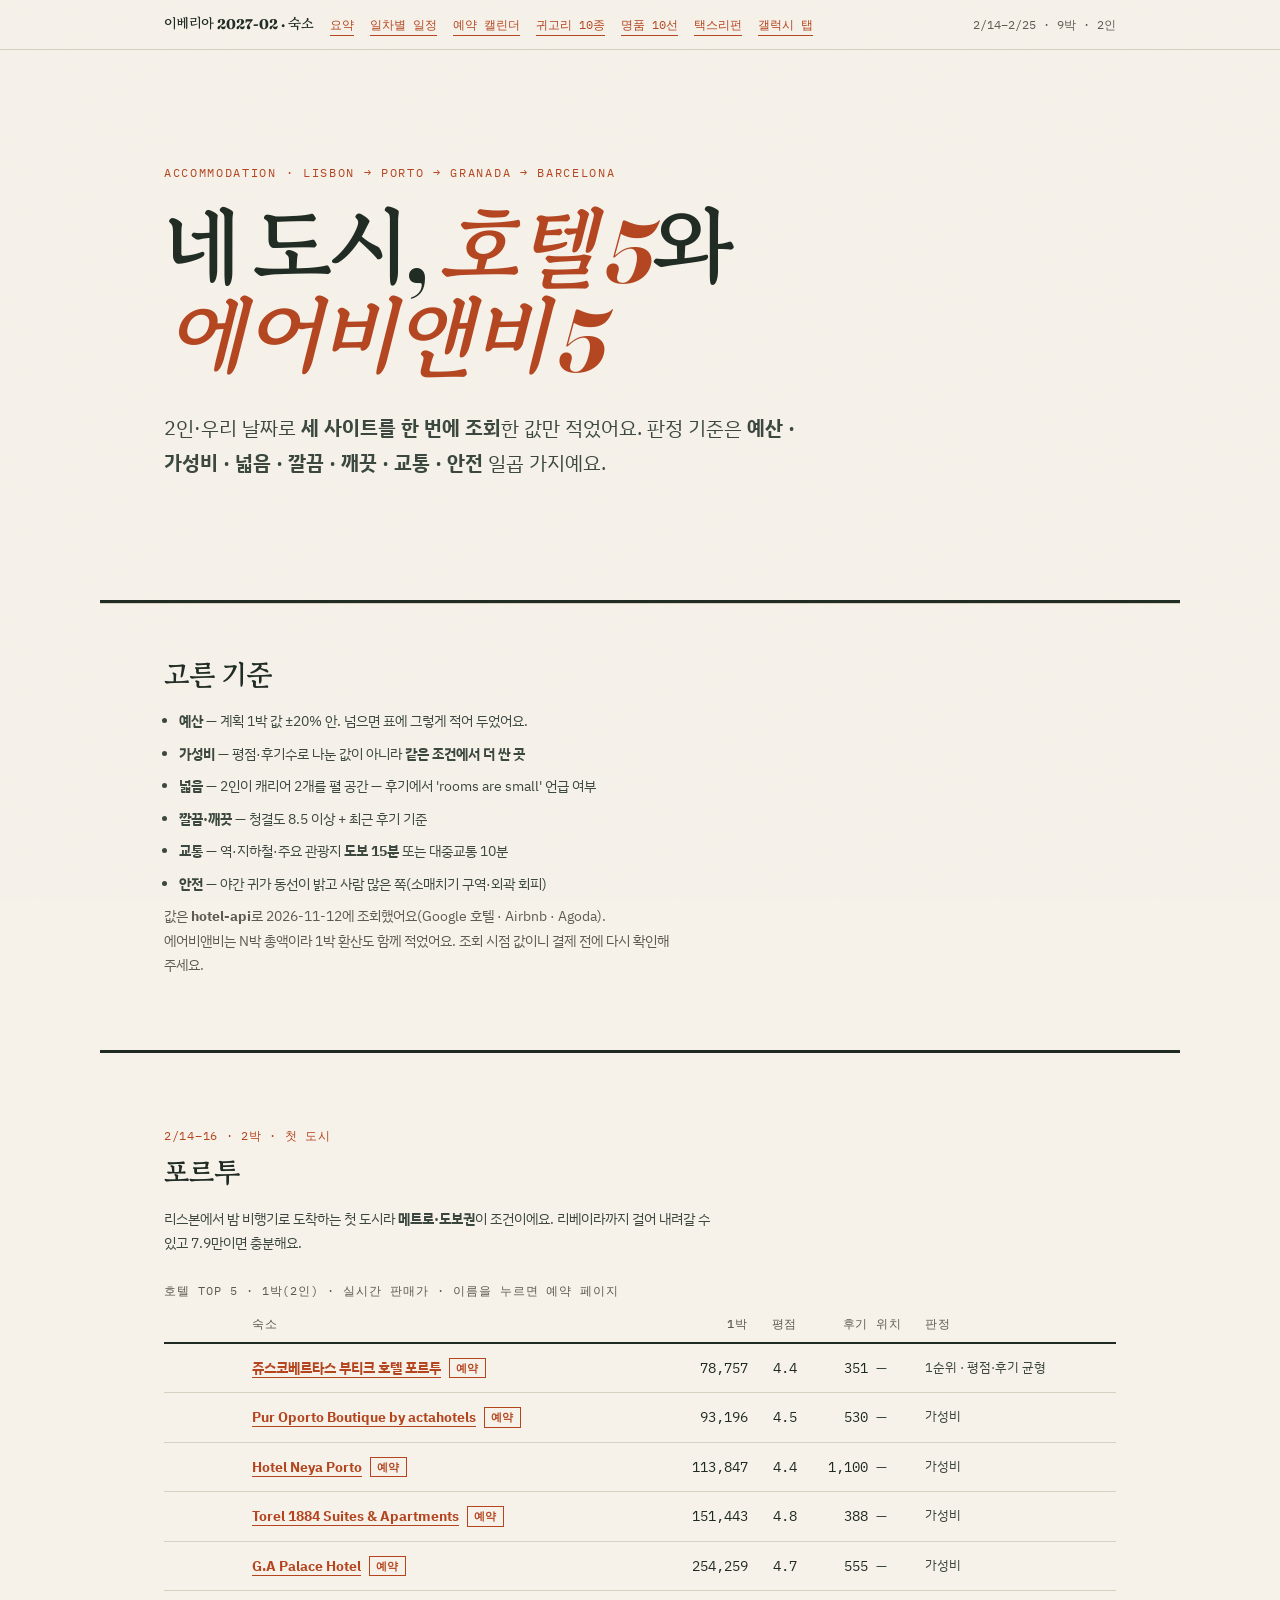
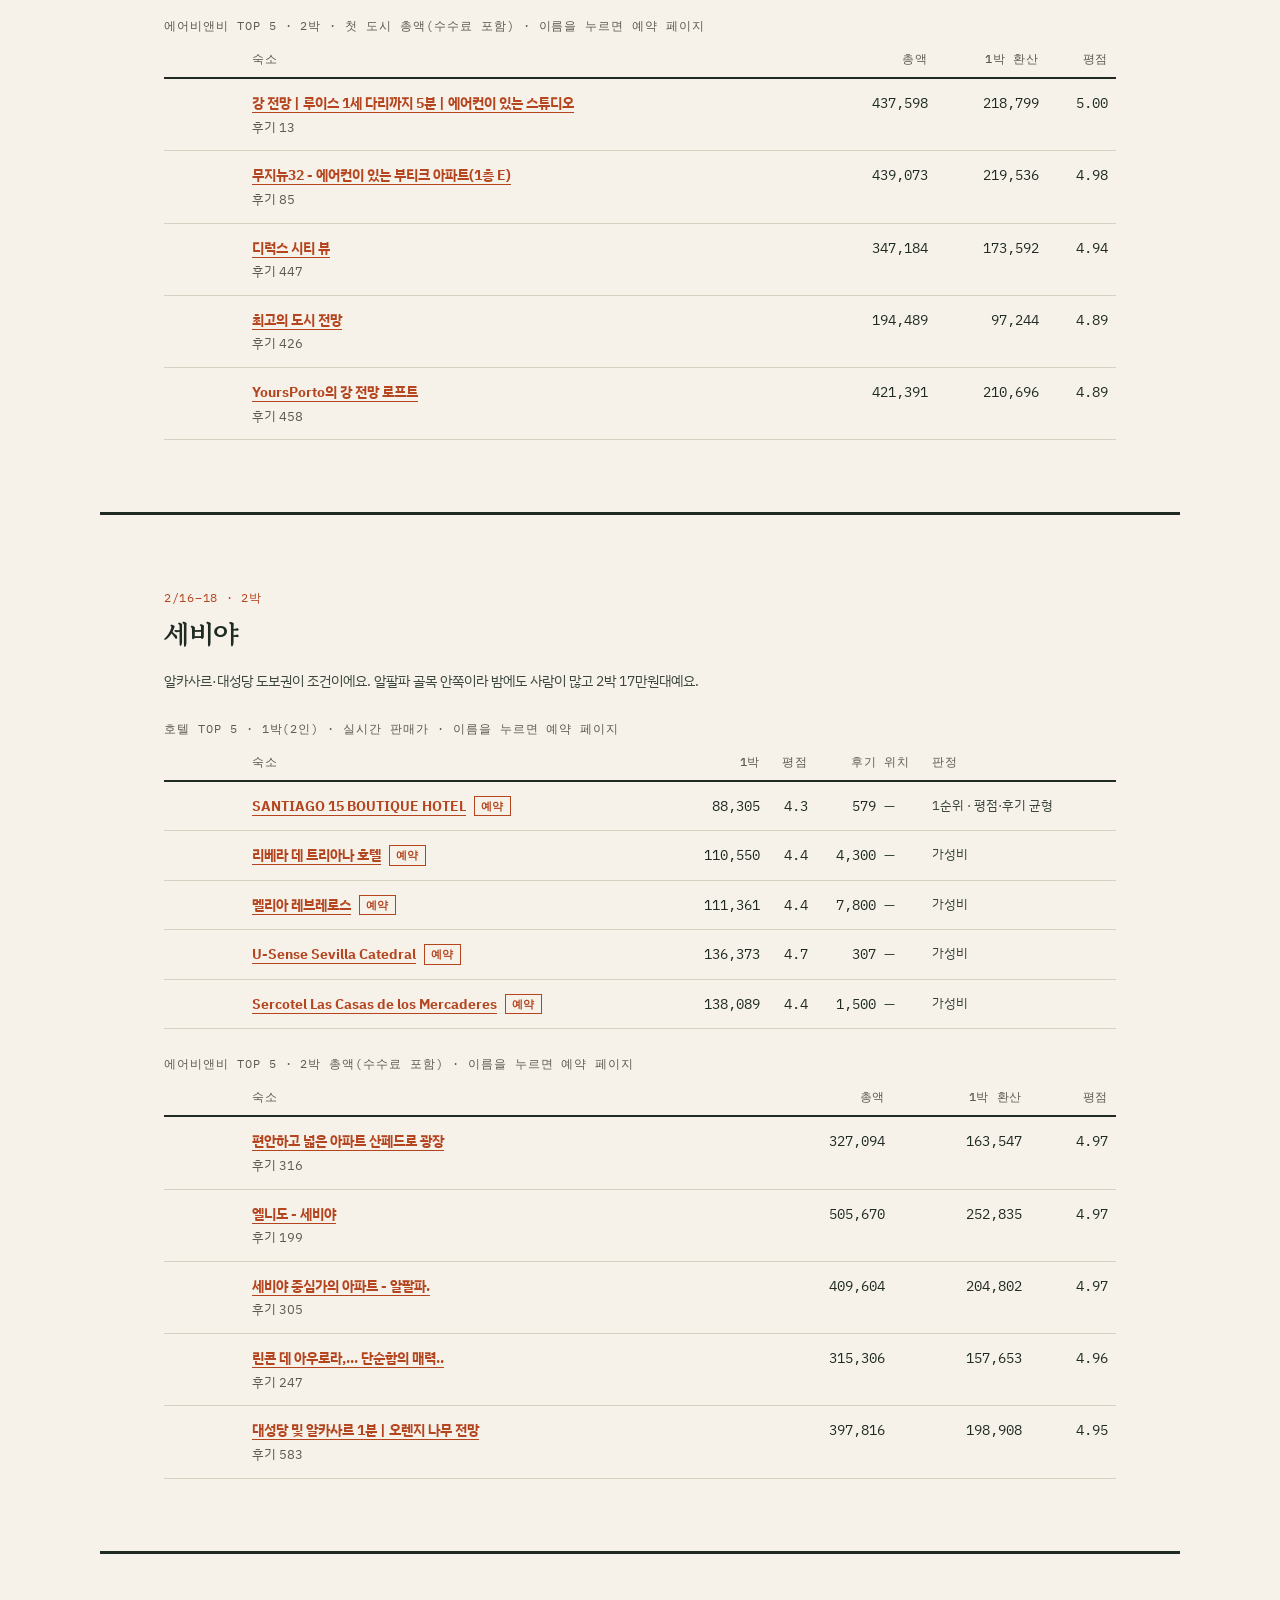
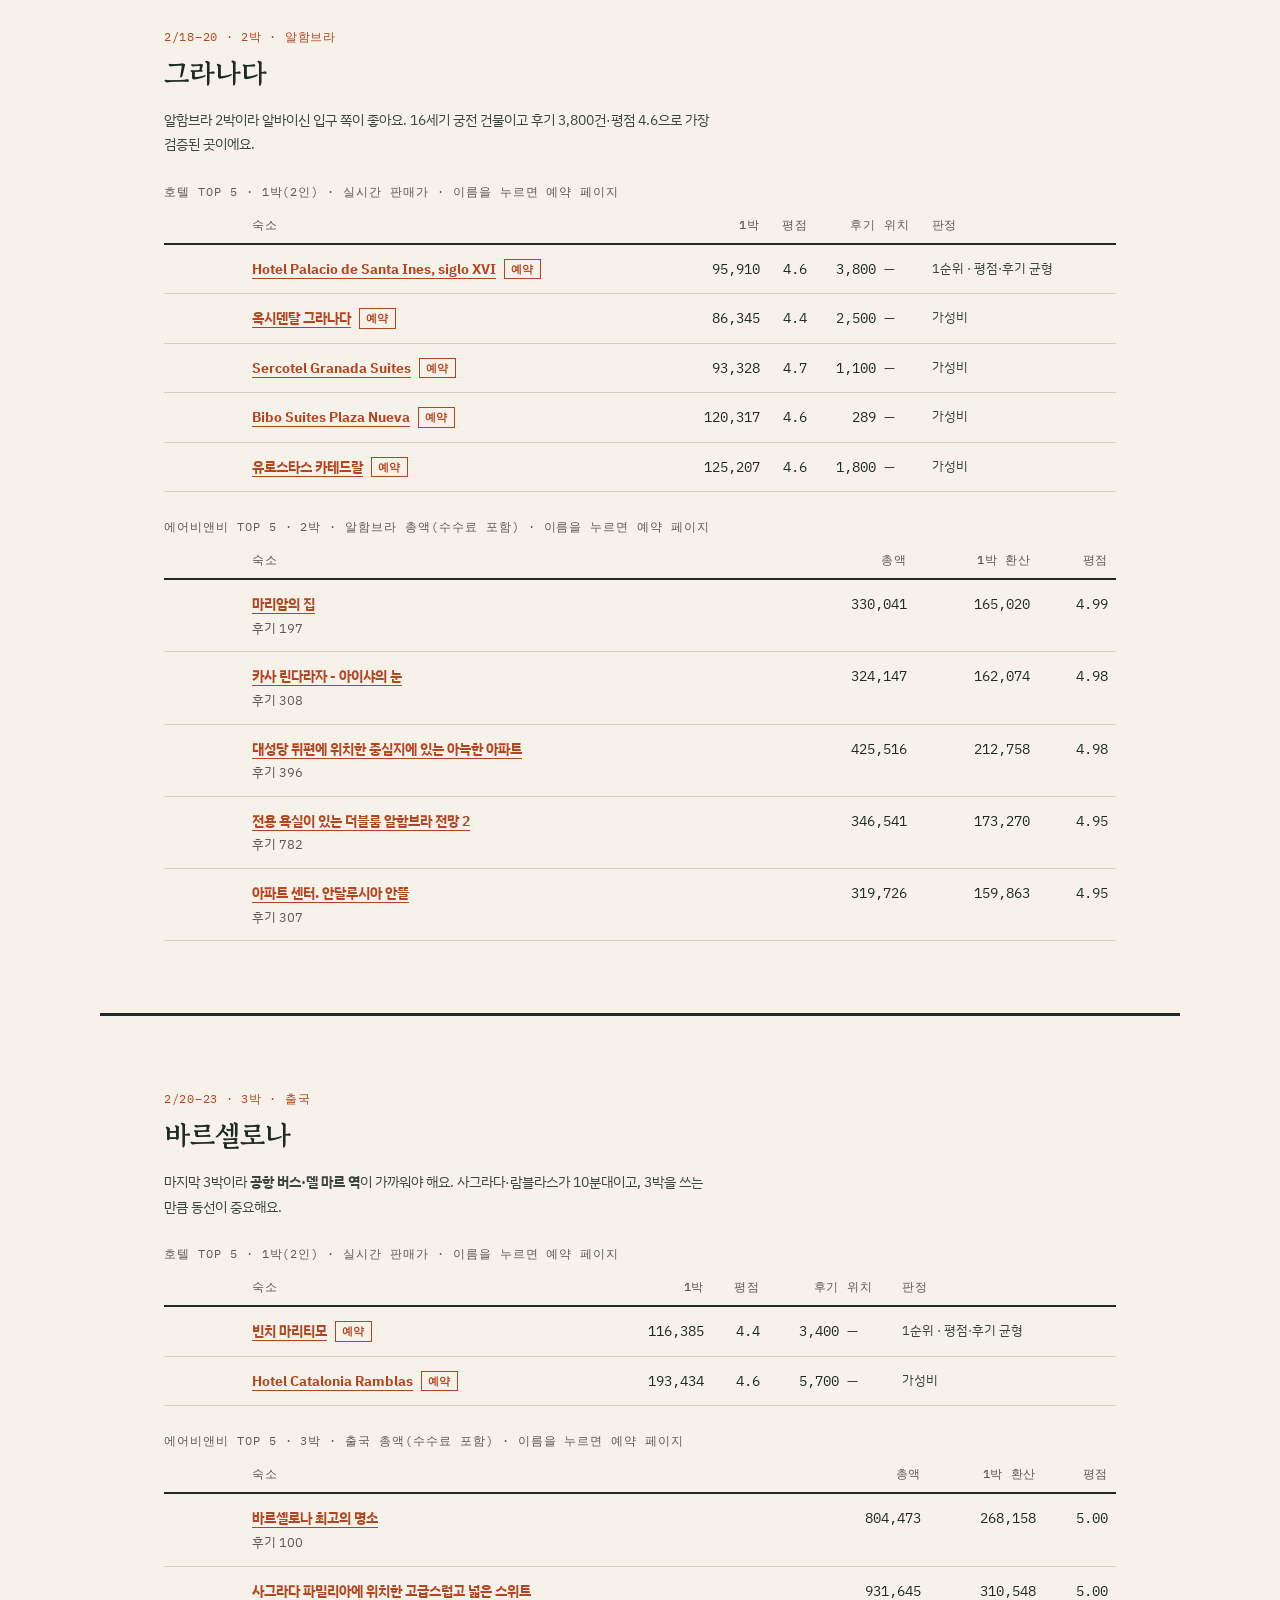
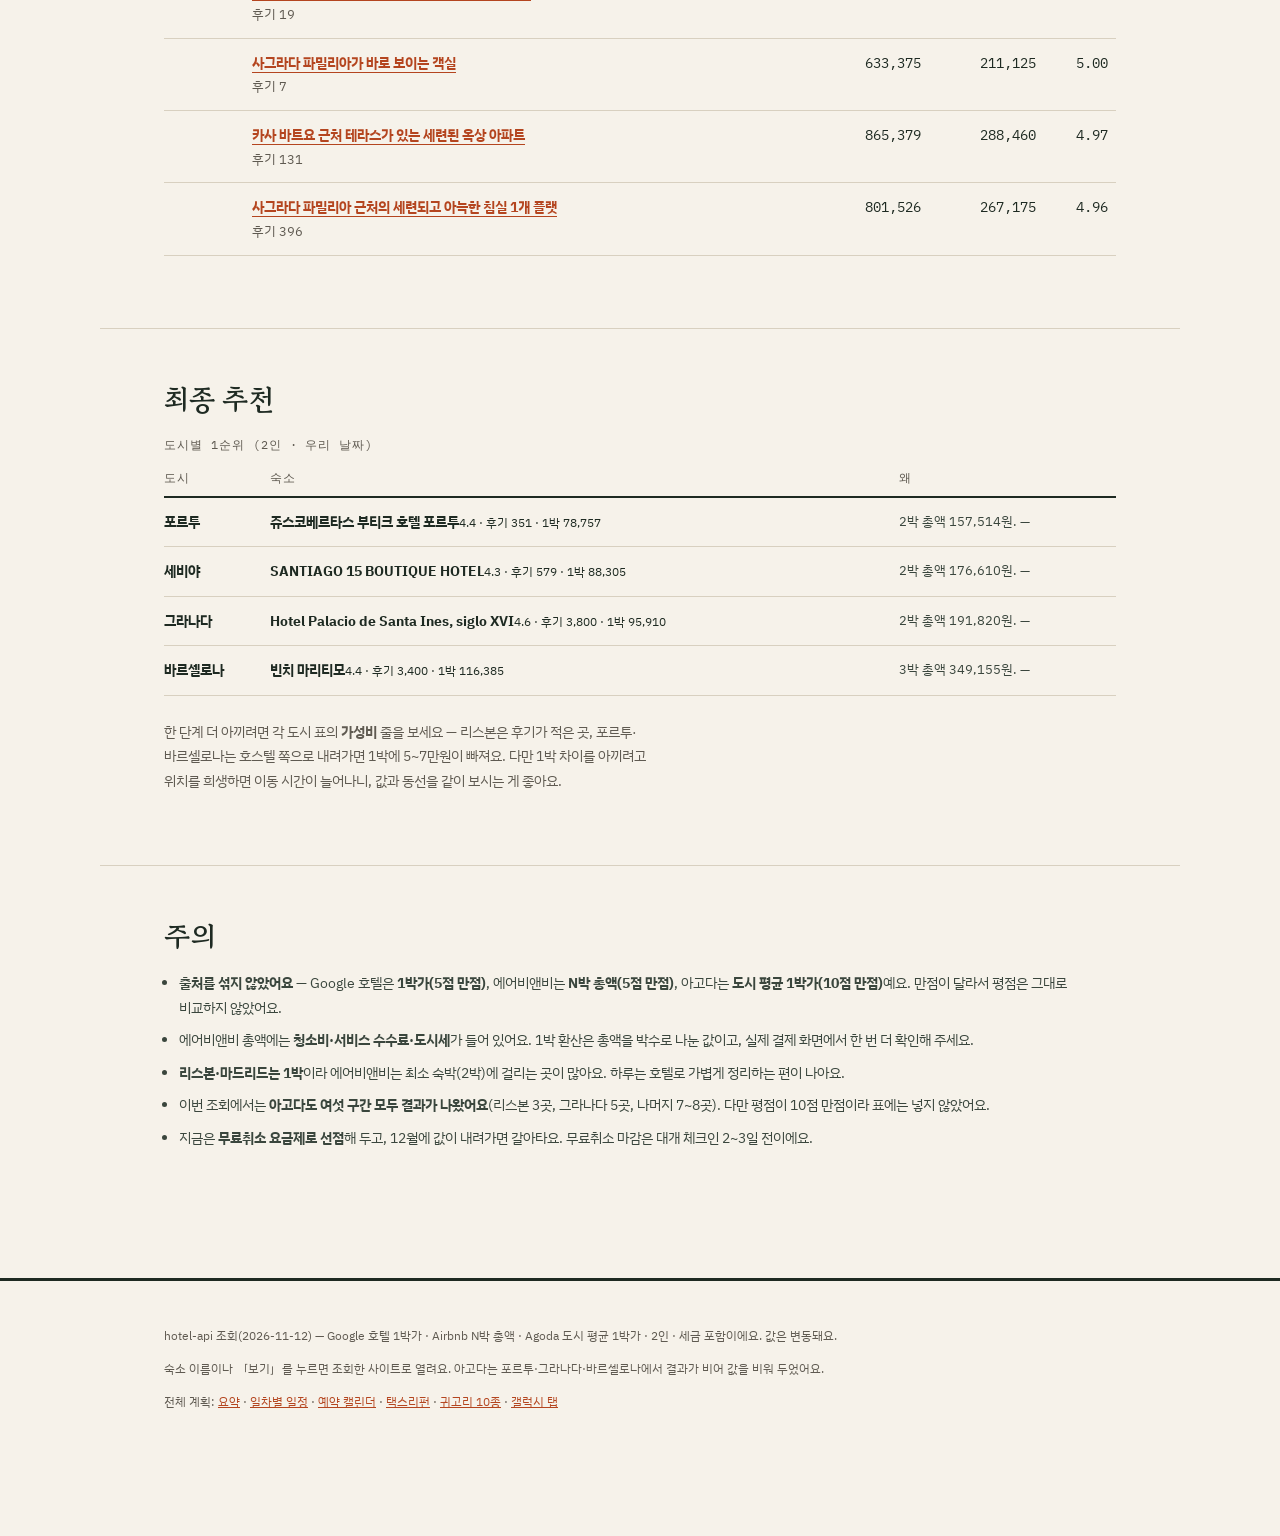
==== commit 1fed7620: "주간 갱신: 항공·숙박 실시간 요금 반영 (2026-11-15)" ====
--- a/accommodation.html
+++ b/accommodation.html
@@ -94,6 +94,7 @@
       <a href="itinerary.html">일차별 일정</a>
       <a href="reservations.html">예약 캘린더</a>
       <a href="earrings.html">귀고리 10종</a>
+      <a href="luxury.html">명품 10선</a>
       <a href="taxrefund.html">택스리펀</a>
       <a href="galaxytab.html">갤럭시 탭</a>
     </nav>
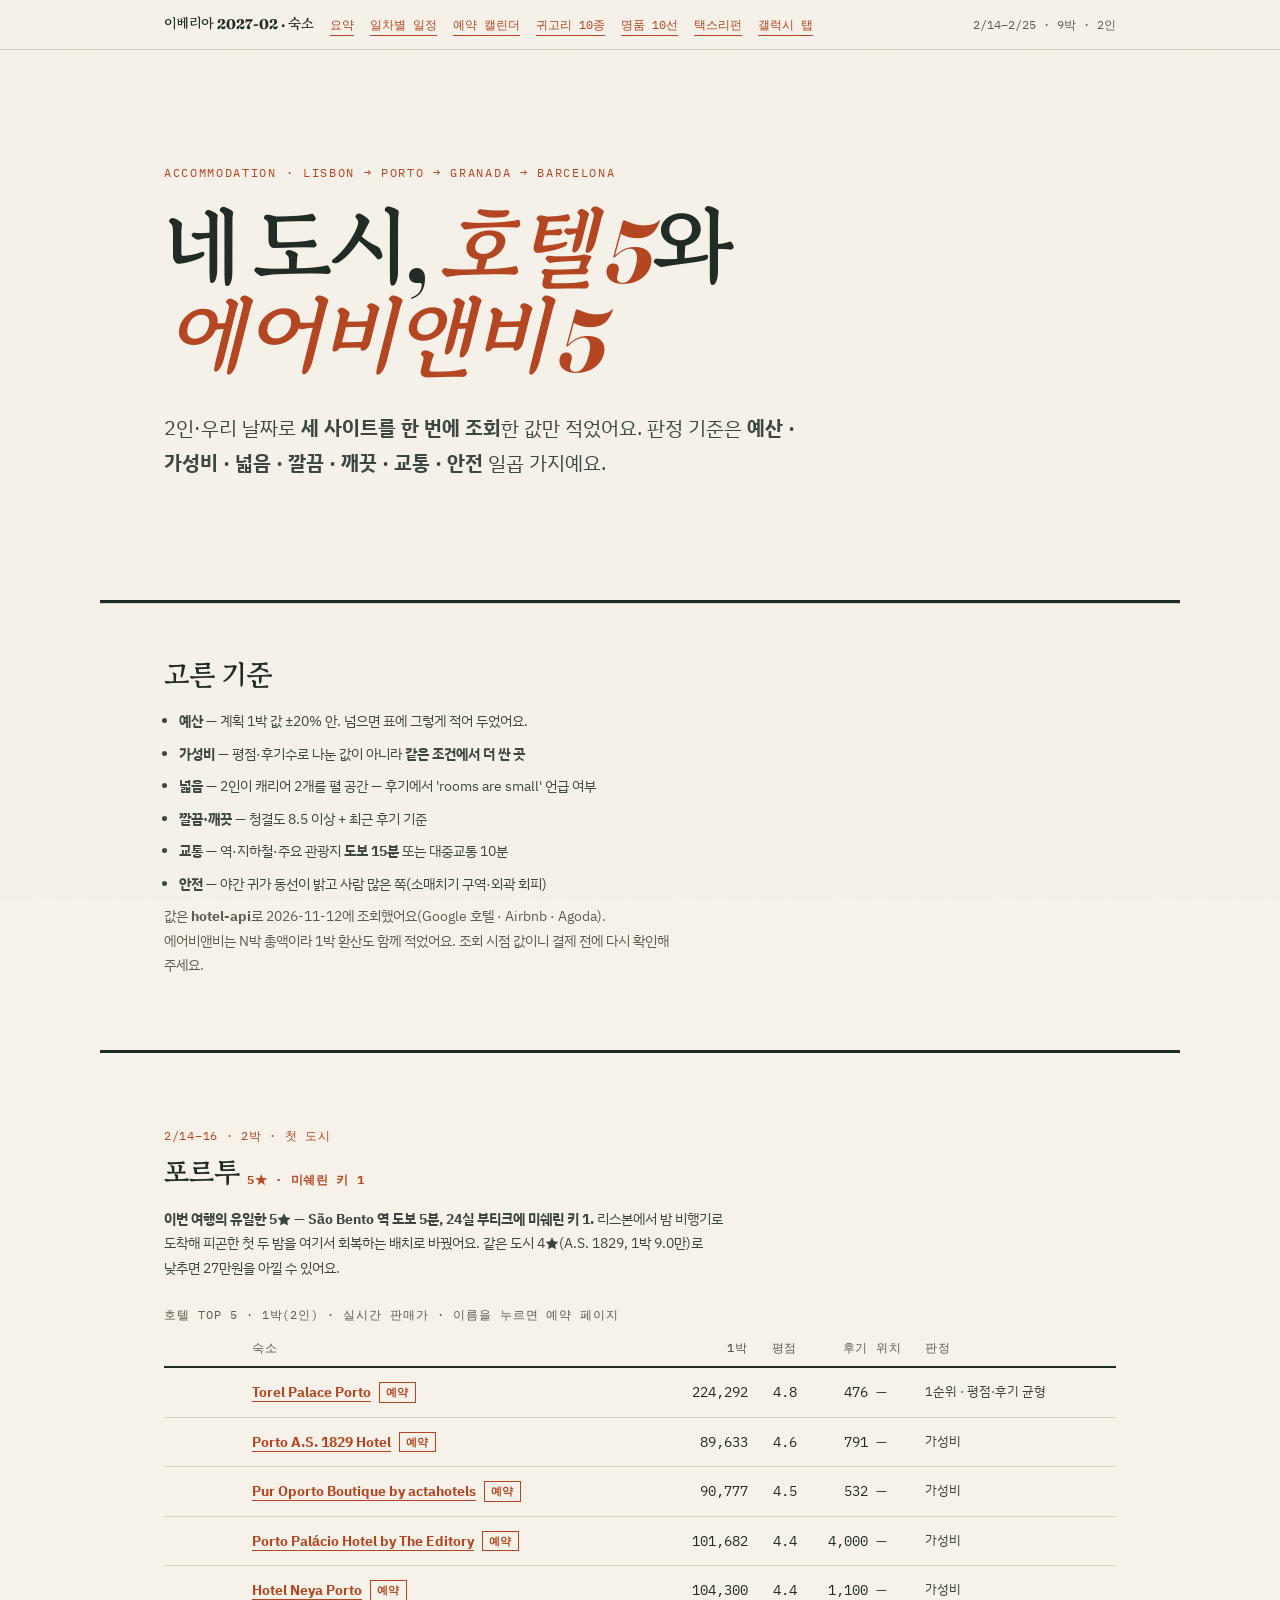
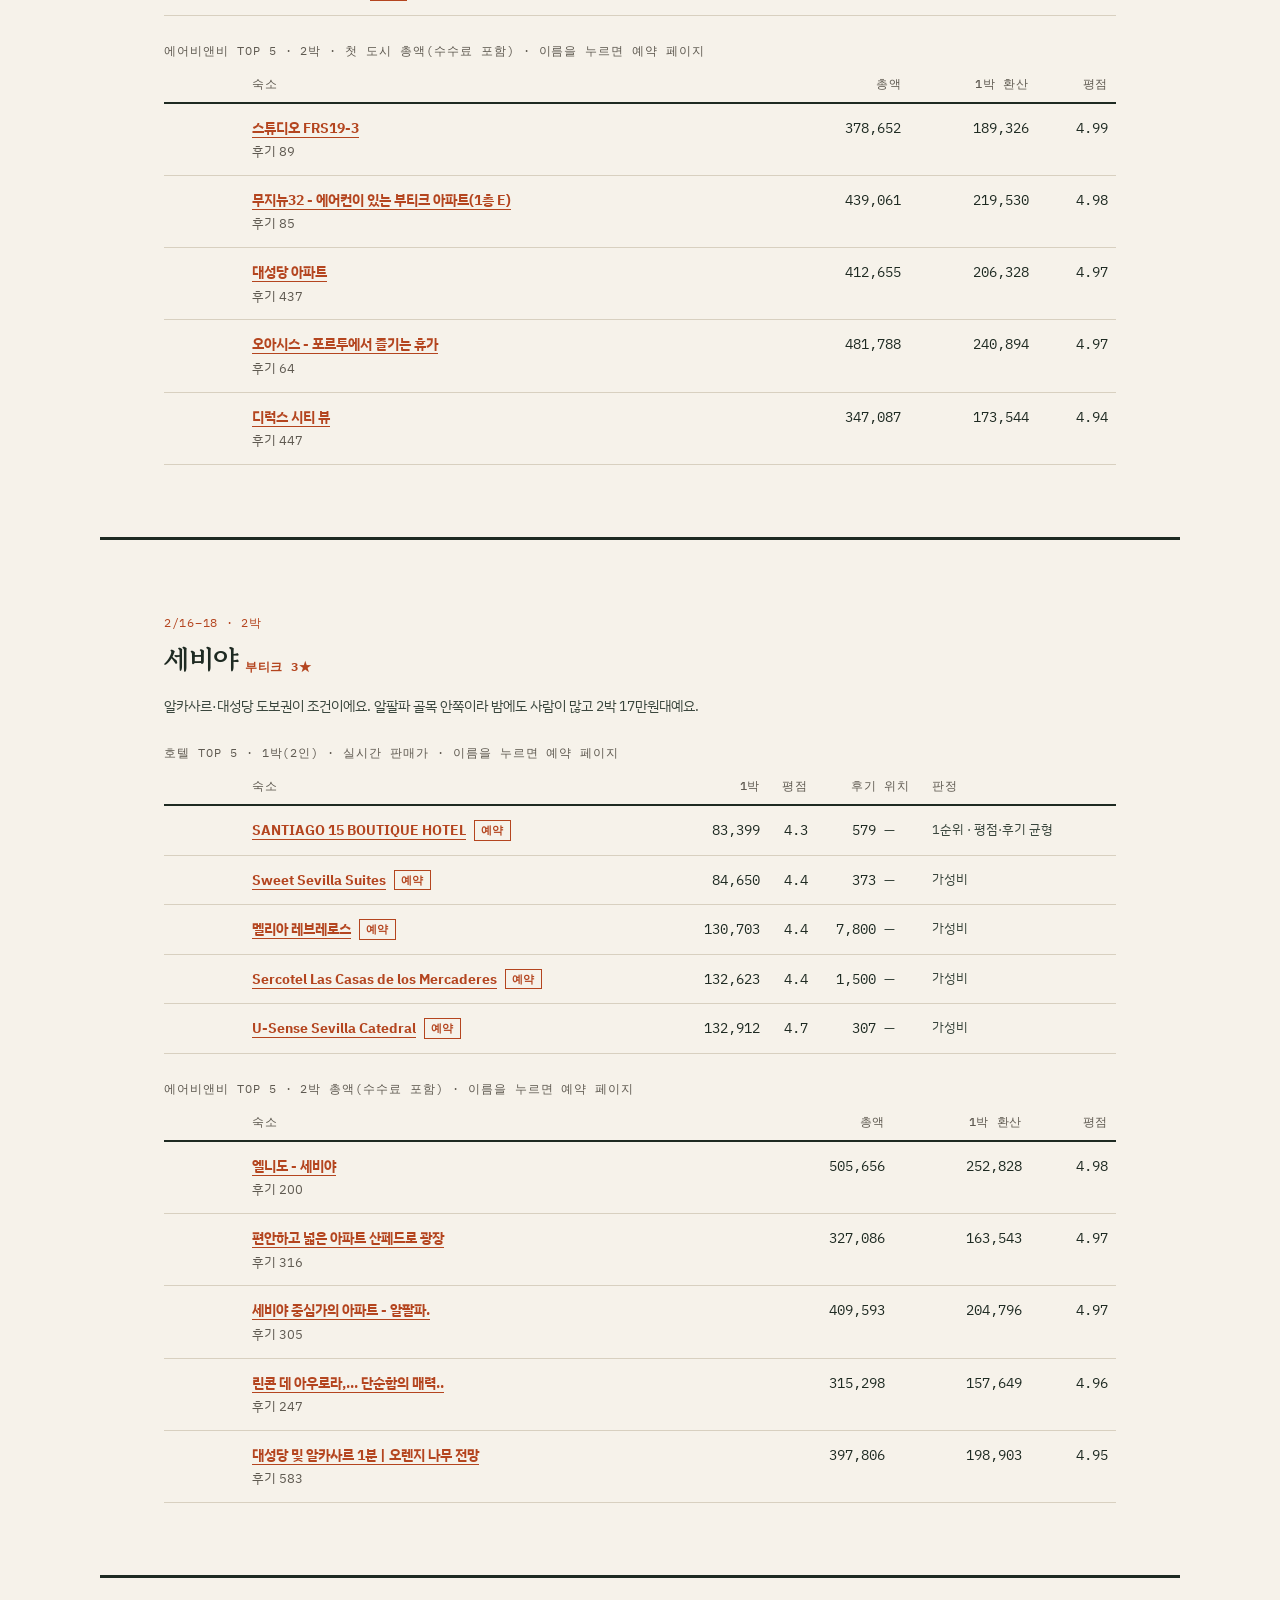
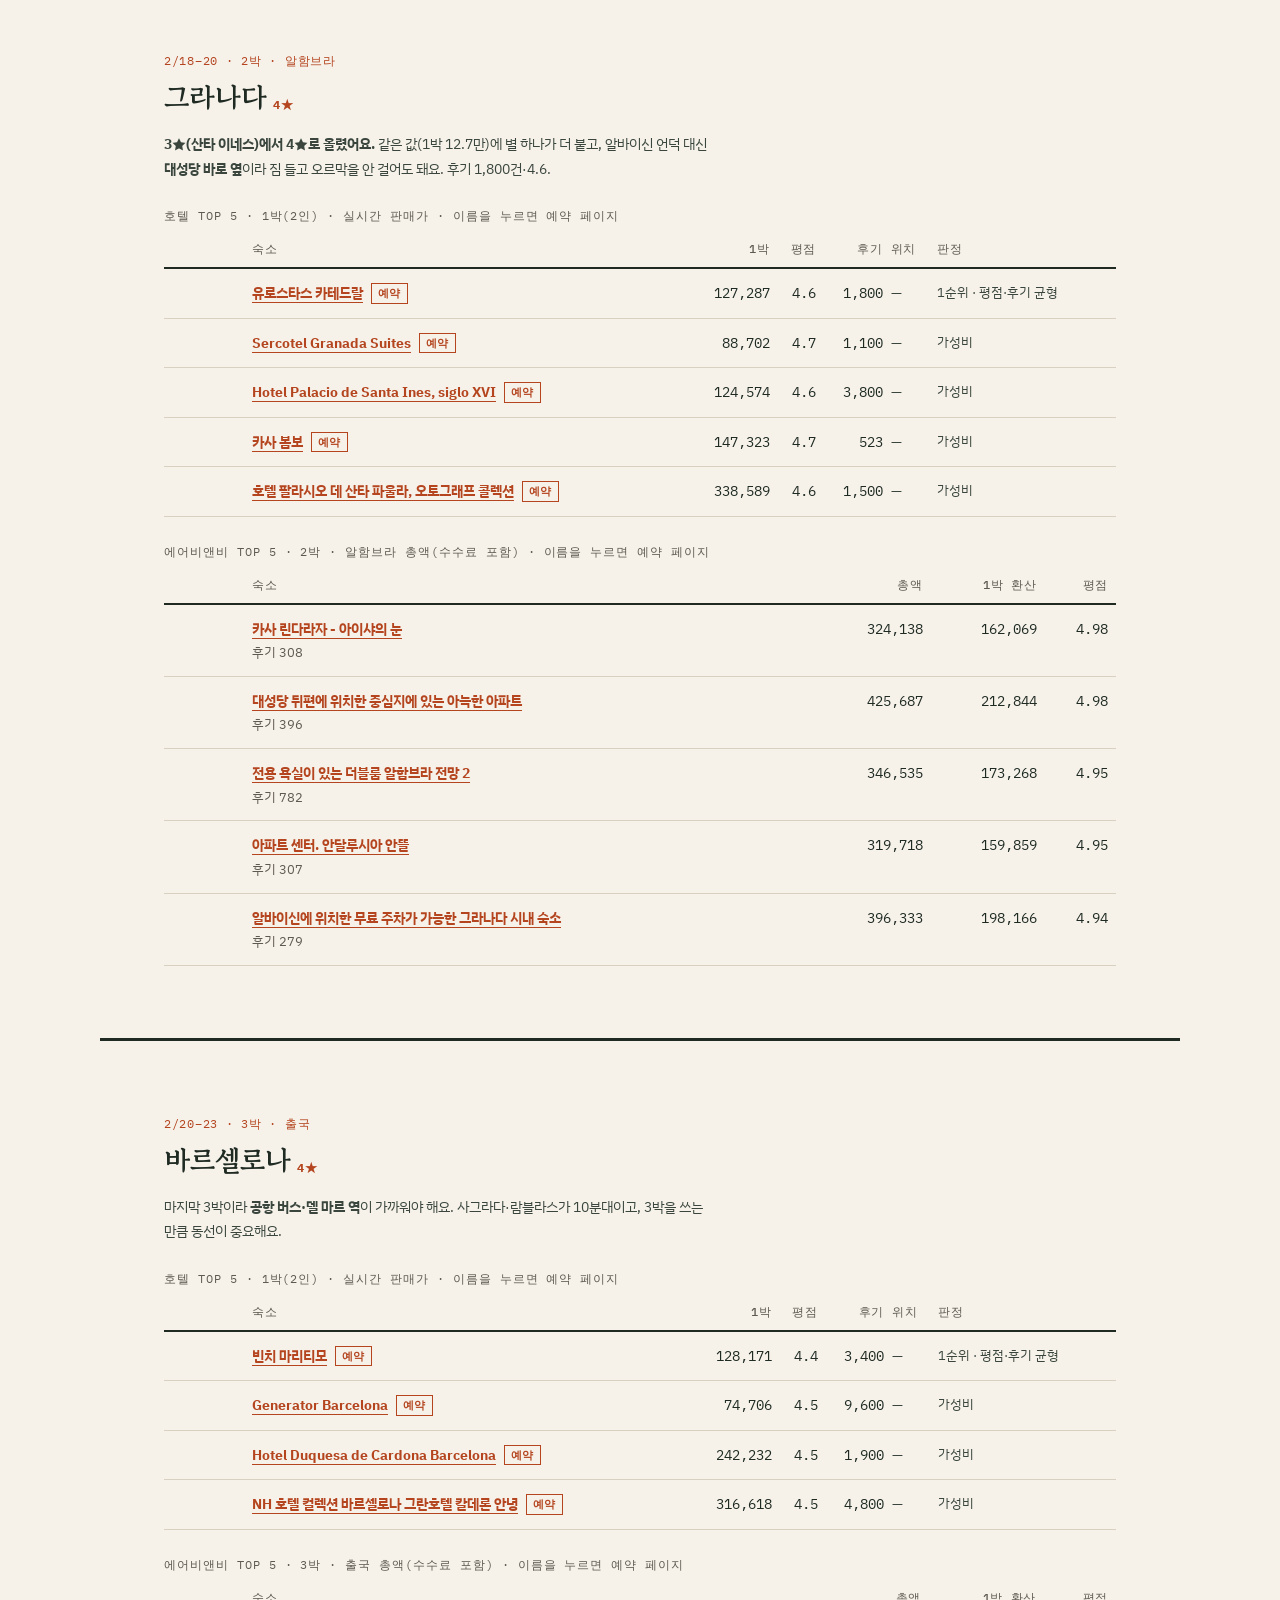
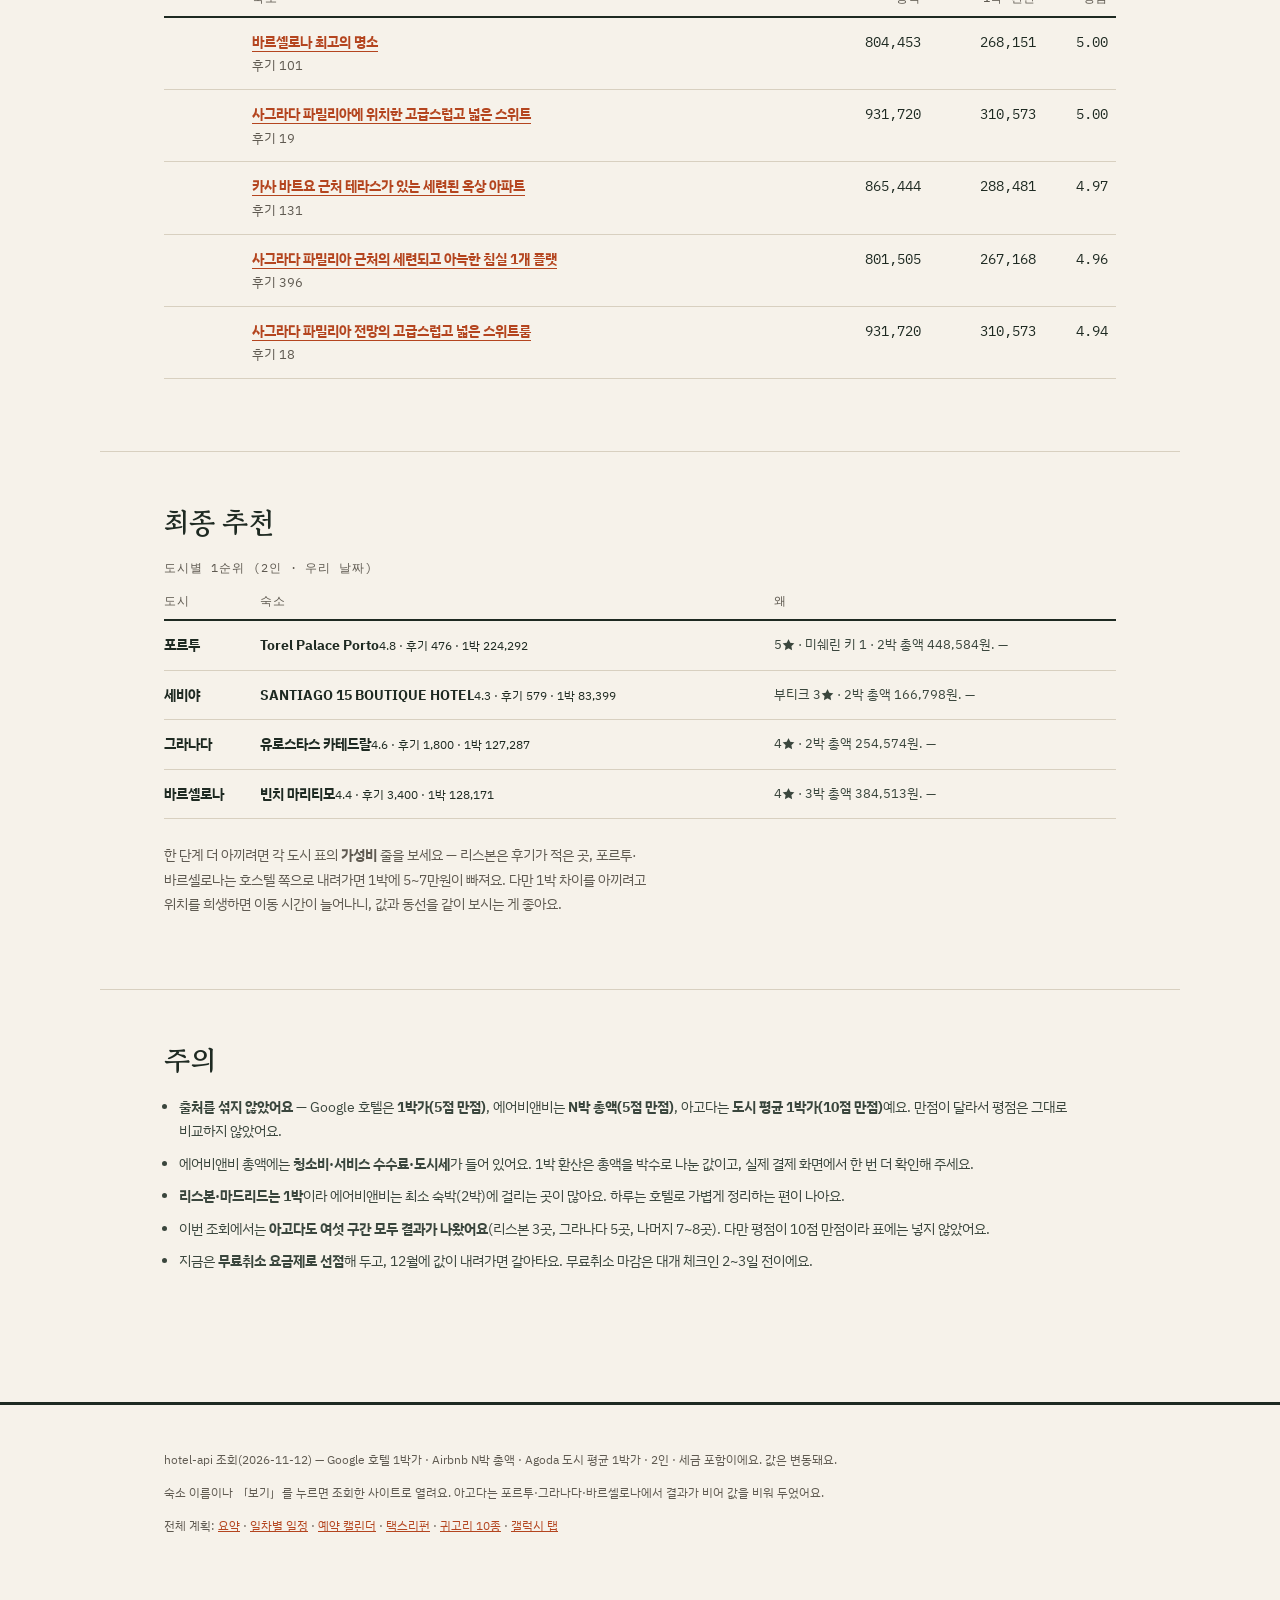
==== commit 9541ea11: "주간 갱신: 항공·숙박 실시간 요금 반영 (2026-11-15)" ====
--- a/accommodation.html
+++ b/accommodation.html
@@ -38,6 +38,7 @@
 .city-head{margin-bottom:var(--s-5)}
 .city-head .when{font-family:var(--font-mono);font-size:var(--fs-caption);letter-spacing:.06em;
   color:var(--accent);margin:0 0 var(--s-1)}
+.stars{font-family:var(--font-mono);font-size:var(--fs-caption);color:var(--accent);letter-spacing:.06em}
 .city-head h2{font-family:var(--font-display);font-weight:700;font-size:var(--fs-h3);margin:0 0 var(--s-2)}
 .city-head .verdict{margin:0;color:var(--ink-soft);font-size:var(--fs-small);max-width:70ch}
 .thumbcell{width:88px;padding-right:var(--s-3)}.thumb{width:80px;height:60px;object-fit:cover;border-radius:4px;display:block}
@@ -119,29 +120,29 @@
 <article class="city" id="포르투">
       <header class="city-head">
         <p class="when">2/14–16 · 2박 · 첫 도시</p>
-        <h2>포르투</h2>
-        <p class="verdict">리스본에서 밤 비행기로 도착하는 첫 도시라 <b>메트로·도보권</b>이 조건이에요. 리베이라까지 걸어 내려갈 수 있고 7.9만이면 충분해요.</p>
-      </header>
-      <div class="tables">
-        <table class="ledger">
-        <caption>호텔 Top 5 · 1박(2인) · 실시간 판매가 · 이름을 누르면 예약 페이지</caption>
-        <thead><tr><th scope="col"><span class="sr-only">사진</span></th><th scope="col">숙소</th>
-          <th class="num" scope="col">1박</th><th class="num" scope="col">평점</th>
-          <th class="num" scope="col">후기</th><th scope="col">위치</th><th scope="col">판정</th></tr></thead>
-        <tbody><tr><td class="thumbcell"></td><td class="nm"><a href="https://www.google.com/travel/search?q=%ED%8F%AC%EB%A5%B4%ED%88%AC%20hotels&checkin=2027-02-14&checkout=2027-02-16&hl=ko&gl=kr&ved=2ahUKEwjz2u21oIeYAxXhYsIFHfH_JAUQyvcEegQIAxBA&qs=MihDaG9JalAzTjZNU2Jyb1g1QVJvTkwyY3ZNVEZpWXprMlpHZHRNUkFCOA0&ts=CAEaNQoXEhUKCC9tLzBwbW43Ogntj6zrpbTthqASGhIUCgcI6g8QCxgWEgcI6g8QCxgXGAEyAhAAKgcKBToDS1JX" target="_blank" rel="noopener">쥬스코베르타스 부티크 호텔 포르투</a><a class="book" href="https://www.google.com/travel/search?q=%ED%8F%AC%EB%A5%B4%ED%88%AC%20hotels&checkin=2027-02-14&checkout=2027-02-16&hl=ko&gl=kr&ved=2ahUKEwjz2u21oIeYAxXhYsIFHfH_JAUQyvcEegQIAxBA&qs=MihDaG9JalAzTjZNU2Jyb1g1QVJvTkwyY3ZNVEZpWXprMlpHZHRNUkFCOA0&ts=CAEaNQoXEhUKCC9tLzBwbW43Ogntj6zrpbTthqASGhIUCgcI6g8QCxgWEgcI6g8QCxgXGAEyAhAAKgcKBToDS1JX" target="_blank" rel="noopener">예약</a></td><td class="num">78,757</td><td class="num">4.4</td><td class="num">351</td><td class="loc">—</td><td class="note">1순위 · 평점·후기 균형</td></tr><tr><td class="thumbcell"></td><td class="nm"><a href="https://www.google.com/travel/search?q=%ED%8F%AC%EB%A5%B4%ED%88%AC%20hotels&checkin=2027-02-14&checkout=2027-02-16&hl=ko&gl=kr&ved=2ahUKEwjz2u21oIeYAxXhYsIFHfH_JAUQyvcEegUIAxDeAQ&qs=MihDaG9Jek1UbGpfMkJ3dUw5QVJvTkwyY3ZNVEZxTjNJNGRHSTNaQkFCOA0&ts=CAEaNQoXEhUKCC9tLzBwbW43Ogntj6zrpbTthqASGhIUCgcI6g8QCxgWEgcI6g8QCxgXGAEyAhAAKgcKBToDS1JX" target="_blank" rel="noopener">Pur Oporto Boutique by actahotels</a><a class="book" href="https://www.google.com/travel/search?q=%ED%8F%AC%EB%A5%B4%ED%88%AC%20hotels&checkin=2027-02-14&checkout=2027-02-16&hl=ko&gl=kr&ved=2ahUKEwjz2u21oIeYAxXhYsIFHfH_JAUQyvcEegUIAxDeAQ&qs=MihDaG9Jek1UbGpfMkJ3dUw5QVJvTkwyY3ZNVEZxTjNJNGRHSTNaQkFCOA0&ts=CAEaNQoXEhUKCC9tLzBwbW43Ogntj6zrpbTthqASGhIUCgcI6g8QCxgWEgcI6g8QCxgXGAEyAhAAKgcKBToDS1JX" target="_blank" rel="noopener">예약</a></td><td class="num">93,196</td><td class="num">4.5</td><td class="num">530</td><td class="loc">—</td><td class="note">가성비</td></tr><tr><td class="thumbcell"></td><td class="nm"><a href="https://www.google.com/travel/search?q=%ED%8F%AC%EB%A5%B4%ED%88%AC%20hotels&checkin=2027-02-14&checkout=2027-02-16&hl=ko&gl=kr&ved=2ahUKEwjz2u21oIeYAxXhYsIFHfH_JAUQyvcEegUIAxCrAQ&qs=MihDaG9JbWJheTgtTG8xb0xFQVJvTkwyY3ZNVEZqTmpBeGRtcDZkaEFCOA0&ts=CAEaNQoXEhUKCC9tLzBwbW43Ogntj6zrpbTthqASGhIUCgcI6g8QCxgWEgcI6g8QCxgXGAEyAhAAKgcKBToDS1JX" target="_blank" rel="noopener">Hotel Neya Porto</a><a class="book" href="https://www.google.com/travel/search?q=%ED%8F%AC%EB%A5%B4%ED%88%AC%20hotels&checkin=2027-02-14&checkout=2027-02-16&hl=ko&gl=kr&ved=2ahUKEwjz2u21oIeYAxXhYsIFHfH_JAUQyvcEegUIAxCrAQ&qs=MihDaG9JbWJheTgtTG8xb0xFQVJvTkwyY3ZNVEZqTmpBeGRtcDZkaEFCOA0&ts=CAEaNQoXEhUKCC9tLzBwbW43Ogntj6zrpbTthqASGhIUCgcI6g8QCxgWEgcI6g8QCxgXGAEyAhAAKgcKBToDS1JX" target="_blank" rel="noopener">예약</a></td><td class="num">113,847</td><td class="num">4.4</td><td class="num">1,100</td><td class="loc">—</td><td class="note">가성비</td></tr><tr><td class="thumbcell"></td><td class="nm"><a href="https://www.google.com/travel/search?q=%ED%8F%AC%EB%A5%B4%ED%88%AC%20hotels&checkin=2027-02-14&checkout=2027-02-16&hl=ko&gl=kr&ved=2ahUKEwjz2u21oIeYAxXhYsIFHfH_JAUQyvcEegQIAxBd&qs=MidDaGtJdnBHcDQ0M2w5c2dJR2cwdlp5OHhNV2Q0Y201clkxOHdFQUU4DQ&ts=CAEaNQoXEhUKCC9tLzBwbW43Ogntj6zrpbTthqASGhIUCgcI6g8QCxgWEgcI6g8QCxgXGAEyAhAAKgcKBToDS1JX" target="_blank" rel="noopener">Torel 1884 Suites & Apartments</a><a class="book" href="https://www.google.com/travel/search?q=%ED%8F%AC%EB%A5%B4%ED%88%AC%20hotels&checkin=2027-02-14&checkout=2027-02-16&hl=ko&gl=kr&ved=2ahUKEwjz2u21oIeYAxXhYsIFHfH_JAUQyvcEegQIAxBd&qs=MidDaGtJdnBHcDQ0M2w5c2dJR2cwdlp5OHhNV2Q0Y201clkxOHdFQUU4DQ&ts=CAEaNQoXEhUKCC9tLzBwbW43Ogntj6zrpbTthqASGhIUCgcI6g8QCxgWEgcI6g8QCxgXGAEyAhAAKgcKBToDS1JX" target="_blank" rel="noopener">예약</a></td><td class="num">151,443</td><td class="num">4.8</td><td class="num">388</td><td class="loc">—</td><td class="note">가성비</td></tr><tr><td class="thumbcell"></td><td class="nm"><a href="https://www.google.com/travel/search?q=%ED%8F%AC%EB%A5%B4%ED%88%AC%20hotels&checkin=2027-02-14&checkout=2027-02-16&hl=ko&gl=kr&ved=2ahUKEwjz2u21oIeYAxXhYsIFHfH_JAUQyvcEegQIAxAn&qs=MihDaG9Jb0xMUDJPZm1ndGZoQVJvTkwyY3ZNVEYyTVdJMVl6Qm1keEFCOA0&ts=CAEaNQoXEhUKCC9tLzBwbW43Ogntj6zrpbTthqASGhIUCgcI6g8QCxgWEgcI6g8QCxgXGAEyAhAAKgcKBToDS1JX" target="_blank" rel="noopener">G.A Palace Hotel</a><a class="book" href="https://www.google.com/travel/search?q=%ED%8F%AC%EB%A5%B4%ED%88%AC%20hotels&checkin=2027-02-14&checkout=2027-02-16&hl=ko&gl=kr&ved=2ahUKEwjz2u21oIeYAxXhYsIFHfH_JAUQyvcEegQIAxAn&qs=MihDaG9Jb0xMUDJPZm1ndGZoQVJvTkwyY3ZNVEYyTVdJMVl6Qm1keEFCOA0&ts=CAEaNQoXEhUKCC9tLzBwbW43Ogntj6zrpbTthqASGhIUCgcI6g8QCxgWEgcI6g8QCxgXGAEyAhAAKgcKBToDS1JX" target="_blank" rel="noopener">예약</a></td><td class="num">254,259</td><td class="num">4.7</td><td class="num">555</td><td class="loc">—</td><td class="note">가성비</td></tr></tbody>
+        <h2>포르투 <span class="stars">5★ · 미쉐린 키 1</span></h2>
+        <p class="verdict"><b>이번 여행의 유일한 5★ — São Bento 역 도보 5분, 24실 부티크에 미쉐린 키 1.</b> 리스본에서 밤 비행기로 도착해 피곤한 첫 두 밤을 여기서 회복하는 배치로 바꿨어요. 같은 도시 4★(A.S. 1829, 1박 9.0만)로 낮추면 27만원을 아낄 수 있어요.</p>
+      </header>
+      <div class="tables">
+        <table class="ledger">
+        <caption>호텔 Top 5 · 1박(2인) · 실시간 판매가 · 이름을 누르면 예약 페이지</caption>
+        <thead><tr><th scope="col"><span class="sr-only">사진</span></th><th scope="col">숙소</th>
+          <th class="num" scope="col">1박</th><th class="num" scope="col">평점</th>
+          <th class="num" scope="col">후기</th><th scope="col">위치</th><th scope="col">판정</th></tr></thead>
+        <tbody><tr><td class="thumbcell"></td><td class="nm"><a href="https://www.google.com/travel/search?q=Porto%20hotels&checkin=2027-02-14&checkout=2027-02-16&hl=ko&gl=kr&ved=2ahUKEwij_qPn9YiYAxVqRMIFHT3FDv0QyvcEegQIAxA7&qs=MidDaGtJMnEtQl9QM0V1cGdyR2cwdlp5OHhNV293Y21ocU1YcG5FQUU4DQ&ts=CAESCgoCCAMKAggDEAAaUQozEjEyJDB4ZDI0NjVhYmM0ZTE1M2MxOjB4YTY0OGQ5NTY0MGIxMTRiYzoJ7Y-s66W07YagEhoSFAoHCOoPEAsYEBIHCOoPEAsYERgBMgIQACoLCgk6A0tSV2ICCAE" target="_blank" rel="noopener">Torel Palace Porto</a><a class="book" href="https://www.google.com/travel/search?q=Porto%20hotels&checkin=2027-02-14&checkout=2027-02-16&hl=ko&gl=kr&ved=2ahUKEwij_qPn9YiYAxVqRMIFHT3FDv0QyvcEegQIAxA7&qs=MidDaGtJMnEtQl9QM0V1cGdyR2cwdlp5OHhNV293Y21ocU1YcG5FQUU4DQ&ts=CAESCgoCCAMKAggDEAAaUQozEjEyJDB4ZDI0NjVhYmM0ZTE1M2MxOjB4YTY0OGQ5NTY0MGIxMTRiYzoJ7Y-s66W07YagEhoSFAoHCOoPEAsYEBIHCOoPEAsYERgBMgIQACoLCgk6A0tSV2ICCAE" target="_blank" rel="noopener">예약</a></td><td class="num">224,292</td><td class="num">4.8</td><td class="num">476</td><td class="loc">—</td><td class="note">1순위 · 평점·후기 균형</td></tr><tr><td class="thumbcell"></td><td class="nm"><a href="https://www.google.com/travel/search?q=Porto%20hotels&checkin=2027-02-14&checkout=2027-02-16&hl=ko&gl=kr&ved=2ahUKEwij_qPn9YiYAxVqRMIFHT3FDv0QyvcEegQIAxBY&qs=MidDaGtJc0pmaC1jX3l3T3NjR2cwdlp5OHhNV05zWjJadVpITmZFQUU4DQ&ts=CAESCgoCCAMKAggDEAAaUQozEjEyJDB4ZDI0NjVhYmM0ZTE1M2MxOjB4YTY0OGQ5NTY0MGIxMTRiYzoJ7Y-s66W07YagEhoSFAoHCOoPEAsYEBIHCOoPEAsYERgBMgIQACoLCgk6A0tSV2ICCAE" target="_blank" rel="noopener">Porto A.S. 1829 Hotel</a><a class="book" href="https://www.google.com/travel/search?q=Porto%20hotels&checkin=2027-02-14&checkout=2027-02-16&hl=ko&gl=kr&ved=2ahUKEwij_qPn9YiYAxVqRMIFHT3FDv0QyvcEegQIAxBY&qs=MidDaGtJc0pmaC1jX3l3T3NjR2cwdlp5OHhNV05zWjJadVpITmZFQUU4DQ&ts=CAESCgoCCAMKAggDEAAaUQozEjEyJDB4ZDI0NjVhYmM0ZTE1M2MxOjB4YTY0OGQ5NTY0MGIxMTRiYzoJ7Y-s66W07YagEhoSFAoHCOoPEAsYEBIHCOoPEAsYERgBMgIQACoLCgk6A0tSV2ICCAE" target="_blank" rel="noopener">예약</a></td><td class="num">89,633</td><td class="num">4.6</td><td class="num">791</td><td class="loc">—</td><td class="note">가성비</td></tr><tr><td class="thumbcell"></td><td class="nm"><a href="https://www.google.com/travel/search?q=Porto%20hotels&checkin=2027-02-14&checkout=2027-02-16&hl=ko&gl=kr&ved=2ahUKEwij_qPn9YiYAxVqRMIFHT3FDv0QyvcEegUIAxDHAQ&qs=MihDaG9Jek1UbGpfMkJ3dUw5QVJvTkwyY3ZNVEZxTjNJNGRHSTNaQkFCOA0&ts=CAESCgoCCAMKAggDEAAaUQozEjEyJDB4ZDI0NjVhYmM0ZTE1M2MxOjB4YTY0OGQ5NTY0MGIxMTRiYzoJ7Y-s66W07YagEhoSFAoHCOoPEAsYEBIHCOoPEAsYERgBMgIQACoLCgk6A0tSV2ICCAE" target="_blank" rel="noopener">Pur Oporto Boutique by actahotels</a><a class="book" href="https://www.google.com/travel/search?q=Porto%20hotels&checkin=2027-02-14&checkout=2027-02-16&hl=ko&gl=kr&ved=2ahUKEwij_qPn9YiYAxVqRMIFHT3FDv0QyvcEegUIAxDHAQ&qs=MihDaG9Jek1UbGpfMkJ3dUw5QVJvTkwyY3ZNVEZxTjNJNGRHSTNaQkFCOA0&ts=CAESCgoCCAMKAggDEAAaUQozEjEyJDB4ZDI0NjVhYmM0ZTE1M2MxOjB4YTY0OGQ5NTY0MGIxMTRiYzoJ7Y-s66W07YagEhoSFAoHCOoPEAsYEBIHCOoPEAsYERgBMgIQACoLCgk6A0tSV2ICCAE" target="_blank" rel="noopener">예약</a></td><td class="num">90,777</td><td class="num">4.5</td><td class="num">532</td><td class="loc">—</td><td class="note">가성비</td></tr><tr><td class="thumbcell"></td><td class="nm"><a href="https://www.google.com/travel/search?q=Porto%20hotels&checkin=2027-02-14&checkout=2027-02-16&hl=ko&gl=kr&ved=2ahUKEwij_qPn9YiYAxVqRMIFHT3FDv0QyvcEegUIAxCrAQ&qs=MiZDaGdJNXJ5VXJ0ZkJ0LWlHQVJvTEwyY3ZNWFJqZHpsblkyc1FBUTgN&ts=CAESCgoCCAMKAggDEAAaUQozEjEyJDB4ZDI0NjVhYmM0ZTE1M2MxOjB4YTY0OGQ5NTY0MGIxMTRiYzoJ7Y-s66W07YagEhoSFAoHCOoPEAsYEBIHCOoPEAsYERgBMgIQACoLCgk6A0tSV2ICCAE" target="_blank" rel="noopener">Porto Palácio Hotel by The Editory</a><a class="book" href="https://www.google.com/travel/search?q=Porto%20hotels&checkin=2027-02-14&checkout=2027-02-16&hl=ko&gl=kr&ved=2ahUKEwij_qPn9YiYAxVqRMIFHT3FDv0QyvcEegUIAxCrAQ&qs=MiZDaGdJNXJ5VXJ0ZkJ0LWlHQVJvTEwyY3ZNWFJqZHpsblkyc1FBUTgN&ts=CAESCgoCCAMKAggDEAAaUQozEjEyJDB4ZDI0NjVhYmM0ZTE1M2MxOjB4YTY0OGQ5NTY0MGIxMTRiYzoJ7Y-s66W07YagEhoSFAoHCOoPEAsYEBIHCOoPEAsYERgBMgIQACoLCgk6A0tSV2ICCAE" target="_blank" rel="noopener">예약</a></td><td class="num">101,682</td><td class="num">4.4</td><td class="num">4,000</td><td class="loc">—</td><td class="note">가성비</td></tr><tr><td class="thumbcell"></td><td class="nm"><a href="https://www.google.com/travel/search?q=Porto%20hotels&checkin=2027-02-14&checkout=2027-02-16&hl=ko&gl=kr&ved=2ahUKEwij_qPn9YiYAxVqRMIFHT3FDv0QyvcEegUIAxD-AQ&qs=MihDaG9JbWJheTgtTG8xb0xFQVJvTkwyY3ZNVEZqTmpBeGRtcDZkaEFCOA0&ts=CAESCgoCCAMKAggDEAAaUQozEjEyJDB4ZDI0NjVhYmM0ZTE1M2MxOjB4YTY0OGQ5NTY0MGIxMTRiYzoJ7Y-s66W07YagEhoSFAoHCOoPEAsYEBIHCOoPEAsYERgBMgIQACoLCgk6A0tSV2ICCAE" target="_blank" rel="noopener">Hotel Neya Porto</a><a class="book" href="https://www.google.com/travel/search?q=Porto%20hotels&checkin=2027-02-14&checkout=2027-02-16&hl=ko&gl=kr&ved=2ahUKEwij_qPn9YiYAxVqRMIFHT3FDv0QyvcEegUIAxD-AQ&qs=MihDaG9JbWJheTgtTG8xb0xFQVJvTkwyY3ZNVEZqTmpBeGRtcDZkaEFCOA0&ts=CAESCgoCCAMKAggDEAAaUQozEjEyJDB4ZDI0NjVhYmM0ZTE1M2MxOjB4YTY0OGQ5NTY0MGIxMTRiYzoJ7Y-s66W07YagEhoSFAoHCOoPEAsYEBIHCOoPEAsYERgBMgIQACoLCgk6A0tSV2ICCAE" target="_blank" rel="noopener">예약</a></td><td class="num">104,300</td><td class="num">4.4</td><td class="num">1,100</td><td class="loc">—</td><td class="note">가성비</td></tr></tbody>
       </table>
         <table class="ledger">
         <caption>에어비앤비 Top 5 · 2박 · 첫 도시 총액(수수료 포함) · 이름을 누르면 예약 페이지</caption>
         <thead><tr><th scope="col"><span class="sr-only">사진</span></th><th scope="col">숙소</th>
           <th class="num" scope="col">총액</th><th class="num" scope="col">1박 환산</th>
           <th class="num" scope="col">평점</th></tr></thead>
-        <tbody><tr><td class="thumbcell"></td><td class="nm"><a href="https://www.airbnb.co.kr/rooms/1732486294519715556" target="_blank" rel="noopener">강 전망 | 루이스 1세 다리까지 5분 | 에어컨이 있는 스튜디오</a><small>후기 13</small></td><td class="num">437,598</td><td class="num">218,799</td><td class="num">5.00</td></tr><tr><td class="thumbcell"></td><td class="nm"><a href="https://www.airbnb.co.kr/rooms/1030208252993899598" target="_blank" rel="noopener">무지뉴32 - 에어컨이 있는 부티크 아파트(1층 E)</a><small>후기 85</small></td><td class="num">439,073</td><td class="num">219,536</td><td class="num">4.98</td></tr><tr><td class="thumbcell"></td><td class="nm"><a href="https://www.airbnb.co.kr/rooms/45874155" target="_blank" rel="noopener">디럭스 시티 뷰</a><small>후기 447</small></td><td class="num">347,184</td><td class="num">173,592</td><td class="num">4.94</td></tr><tr><td class="thumbcell"></td><td class="nm"><a href="https://www.airbnb.co.kr/rooms/45877010" target="_blank" rel="noopener">최고의 도시 전망</a><small>후기 426</small></td><td class="num">194,489</td><td class="num">97,244</td><td class="num">4.89</td></tr><tr><td class="thumbcell"></td><td class="nm"><a href="https://www.airbnb.co.kr/rooms/1806117" target="_blank" rel="noopener">YoursPorto의 강 전망 로프트</a><small>후기 458</small></td><td class="num">421,391</td><td class="num">210,696</td><td class="num">4.89</td></tr></tbody>
+        <tbody><tr><td class="thumbcell"></td><td class="nm"><a href="https://www.airbnb.co.kr/rooms/949893148374871110" target="_blank" rel="noopener">스튜디오 FRS19-3</a><small>후기 89</small></td><td class="num">378,652</td><td class="num">189,326</td><td class="num">4.99</td></tr><tr><td class="thumbcell"></td><td class="nm"><a href="https://www.airbnb.co.kr/rooms/1030208252993899598" target="_blank" rel="noopener">무지뉴32 - 에어컨이 있는 부티크 아파트(1층 E)</a><small>후기 85</small></td><td class="num">439,061</td><td class="num">219,530</td><td class="num">4.98</td></tr><tr><td class="thumbcell"></td><td class="nm"><a href="https://www.airbnb.co.kr/rooms/26385889" target="_blank" rel="noopener">대성당 아파트</a><small>후기 437</small></td><td class="num">412,655</td><td class="num">206,328</td><td class="num">4.97</td></tr><tr><td class="thumbcell"></td><td class="nm"><a href="https://www.airbnb.co.kr/rooms/1327416592824024823" target="_blank" rel="noopener">오아시스 - 포르투에서 즐기는 휴가</a><small>후기 64</small></td><td class="num">481,788</td><td class="num">240,894</td><td class="num">4.97</td></tr><tr><td class="thumbcell"></td><td class="nm"><a href="https://www.airbnb.co.kr/rooms/45874155" target="_blank" rel="noopener">디럭스 시티 뷰</a><small>후기 447</small></td><td class="num">347,087</td><td class="num">173,544</td><td class="num">4.94</td></tr></tbody>
       </table>
       </div>
     </article><article class="city" id="세비야">
       <header class="city-head">
         <p class="when">2/16–18 · 2박</p>
-        <h2>세비야</h2>
+        <h2>세비야 <span class="stars">부티크 3★</span></h2>
         <p class="verdict">알카사르·대성당 도보권이 조건이에요. 알팔파 골목 안쪽이라 밤에도 사람이 많고 2박 17만원대예요.</p>
       </header>
       <div class="tables">
@@ -150,42 +151,42 @@
         <thead><tr><th scope="col"><span class="sr-only">사진</span></th><th scope="col">숙소</th>
           <th class="num" scope="col">1박</th><th class="num" scope="col">평점</th>
           <th class="num" scope="col">후기</th><th scope="col">위치</th><th scope="col">판정</th></tr></thead>
-        <tbody><tr><td class="thumbcell"></td><td class="nm"><a href="https://www.google.com/travel/hotels/entity/ChoI16fCo42H9d6EARoNL2cvMTFnZ3c4aDEzbRAB?q=%EC%84%B8%EB%B9%84%EC%95%BC+hotels&checkin=2027-02-16&checkout=2027-02-18&hl=ko&gl=kr&ei=kT74ar_BHuGjid4P08LLyAM&sa=X&ved=2ahUKEwj_zd7FpoeYAxXhUcIFHVPhEjkQyvcEegQIAxAn" target="_blank" rel="noopener">SANTIAGO 15 BOUTIQUE HOTEL</a><a class="book" href="https://www.google.com/travel/hotels/entity/ChoI16fCo42H9d6EARoNL2cvMTFnZ3c4aDEzbRAB?q=%EC%84%B8%EB%B9%84%EC%95%BC+hotels&checkin=2027-02-16&checkout=2027-02-18&hl=ko&gl=kr&ei=kT74ar_BHuGjid4P08LLyAM&sa=X&ved=2ahUKEwj_zd7FpoeYAxXhUcIFHVPhEjkQyvcEegQIAxAn" target="_blank" rel="noopener">예약</a></td><td class="num">88,305</td><td class="num">4.3</td><td class="num">579</td><td class="loc">—</td><td class="note">1순위 · 평점·후기 균형</td></tr><tr><td class="thumbcell"></td><td class="nm"><a href="https://www.google.com/travel/hotels/entity/ChcI6MCshJ3pxPoQGgsvZy8xdGN4ODg0dxAB?q=%EC%84%B8%EB%B9%84%EC%95%BC+hotels&checkin=2027-02-16&checkout=2027-02-18&hl=ko&gl=kr&ei=kT74ar_BHuGjid4P08LLyAM&sa=X&ved=2ahUKEwj_zd7FpoeYAxXhUcIFHVPhEjkQyvcEegUIAxDlAQ" target="_blank" rel="noopener">리베라 데 트리아나 호텔</a><a class="book" href="https://www.google.com/travel/hotels/entity/ChcI6MCshJ3pxPoQGgsvZy8xdGN4ODg0dxAB?q=%EC%84%B8%EB%B9%84%EC%95%BC+hotels&checkin=2027-02-16&checkout=2027-02-18&hl=ko&gl=kr&ei=kT74ar_BHuGjid4P08LLyAM&sa=X&ved=2ahUKEwj_zd7FpoeYAxXhUcIFHVPhEjkQyvcEegUIAxDlAQ" target="_blank" rel="noopener">예약</a></td><td class="num">110,550</td><td class="num">4.4</td><td class="num">4,300</td><td class="loc">—</td><td class="note">가성비</td></tr><tr><td class="thumbcell"></td><td class="nm"><a href="https://www.google.com/travel/hotels/entity/ChgItPG9q7iNr_zjARoLL2cvMXRsYnZ6dzcQAQ?q=%EC%84%B8%EB%B9%84%EC%95%BC+hotels&checkin=2027-02-16&checkout=2027-02-18&hl=ko&gl=kr&ei=kT74ar_BHuGjid4P08LLyAM&sa=X&ved=2ahUKEwj_zd7FpoeYAxXhUcIFHVPhEjkQyvcEegUIAxDLAQ" target="_blank" rel="noopener">멜리아 레브레로스</a><a class="book" href="https://www.google.com/travel/hotels/entity/ChgItPG9q7iNr_zjARoLL2cvMXRsYnZ6dzcQAQ?q=%EC%84%B8%EB%B9%84%EC%95%BC+hotels&checkin=2027-02-16&checkout=2027-02-18&hl=ko&gl=kr&ei=kT74ar_BHuGjid4P08LLyAM&sa=X&ved=2ahUKEwj_zd7FpoeYAxXhUcIFHVPhEjkQyvcEegUIAxDLAQ" target="_blank" rel="noopener">예약</a></td><td class="num">111,361</td><td class="num">4.4</td><td class="num">7,800</td><td class="loc">—</td><td class="note">가성비</td></tr><tr><td class="thumbcell"></td><td class="nm"><a href="https://www.google.com/travel/hotels/entity/ChoI66PlzpCx_8PaARoNL2cvMTFxemtteXh6NhAB?q=%EC%84%B8%EB%B9%84%EC%95%BC+hotels&checkin=2027-02-16&checkout=2027-02-18&hl=ko&gl=kr&ei=kT74ar_BHuGjid4P08LLyAM&sa=X&ved=2ahUKEwj_zd7FpoeYAxXhUcIFHVPhEjkQyvcEegUIAxCWAQ" target="_blank" rel="noopener">U-Sense Sevilla Catedral</a><a class="book" href="https://www.google.com/travel/hotels/entity/ChoI66PlzpCx_8PaARoNL2cvMTFxemtteXh6NhAB?q=%EC%84%B8%EB%B9%84%EC%95%BC+hotels&checkin=2027-02-16&checkout=2027-02-18&hl=ko&gl=kr&ei=kT74ar_BHuGjid4P08LLyAM&sa=X&ved=2ahUKEwj_zd7FpoeYAxXhUcIFHVPhEjkQyvcEegUIAxCWAQ" target="_blank" rel="noopener">예약</a></td><td class="num">136,373</td><td class="num">4.7</td><td class="num">307</td><td class="loc">—</td><td class="note">가성비</td></tr><tr><td class="thumbcell"></td><td class="nm"><a href="https://www.google.com/travel/hotels/entity/ChkIsLCokpvWxtmgARoML2cvMTJ2c3JiNXRkEAE?q=%EC%84%B8%EB%B9%84%EC%95%BC+hotels&checkin=2027-02-16&checkout=2027-02-18&hl=ko&gl=kr&ei=kT74ar_BHuGjid4P08LLyAM&sa=X&ved=2ahUKEwj_zd7FpoeYAxXhUcIFHVPhEjkQyvcEegUIAxCvAQ" target="_blank" rel="noopener">Sercotel Las Casas de los Mercaderes</a><a class="book" href="https://www.google.com/travel/hotels/entity/ChkIsLCokpvWxtmgARoML2cvMTJ2c3JiNXRkEAE?q=%EC%84%B8%EB%B9%84%EC%95%BC+hotels&checkin=2027-02-16&checkout=2027-02-18&hl=ko&gl=kr&ei=kT74ar_BHuGjid4P08LLyAM&sa=X&ved=2ahUKEwj_zd7FpoeYAxXhUcIFHVPhEjkQyvcEegUIAxCvAQ" target="_blank" rel="noopener">예약</a></td><td class="num">138,089</td><td class="num">4.4</td><td class="num">1,500</td><td class="loc">—</td><td class="note">가성비</td></tr></tbody>
+        <tbody><tr><td class="thumbcell"></td><td class="nm"><a href="https://www.google.com/travel/hotels/entity/ChoI16fCo42H9d6EARoNL2cvMTFnZ3c4aDEzbRAB?q=Sevilla+hotels&checkin=2027-02-16&checkout=2027-02-18&hl=ko&gl=kr&ei=dBj5aq2RJcSBid4Pwt398AE&sa=X&ved=2ahUKEwitm6Wr9oiYAxXEQMIFHcJuHx4QyvcEegQIAxAn" target="_blank" rel="noopener">SANTIAGO 15 BOUTIQUE HOTEL</a><a class="book" href="https://www.google.com/travel/hotels/entity/ChoI16fCo42H9d6EARoNL2cvMTFnZ3c4aDEzbRAB?q=Sevilla+hotels&checkin=2027-02-16&checkout=2027-02-18&hl=ko&gl=kr&ei=dBj5aq2RJcSBid4Pwt398AE&sa=X&ved=2ahUKEwitm6Wr9oiYAxXEQMIFHcJuHx4QyvcEegQIAxAn" target="_blank" rel="noopener">예약</a></td><td class="num">83,399</td><td class="num">4.3</td><td class="num">579</td><td class="loc">—</td><td class="note">1순위 · 평점·후기 균형</td></tr><tr><td class="thumbcell"></td><td class="nm"><a href="https://www.google.com/travel/hotels/entity/ChkIoIrvyrzViN4BGg0vZy8xMWgwbXMzMW1xEAE?q=Sevilla+hotels&checkin=2027-02-16&checkout=2027-02-18&hl=ko&gl=kr&ei=dBj5aq2RJcSBid4Pwt398AE&sa=X&ved=2ahUKEwitm6Wr9oiYAxXEQMIFHcJuHx4QyvcEegUIAxCYAQ" target="_blank" rel="noopener">Sweet Sevilla Suites</a><a class="book" href="https://www.google.com/travel/hotels/entity/ChkIoIrvyrzViN4BGg0vZy8xMWgwbXMzMW1xEAE?q=Sevilla+hotels&checkin=2027-02-16&checkout=2027-02-18&hl=ko&gl=kr&ei=dBj5aq2RJcSBid4Pwt398AE&sa=X&ved=2ahUKEwitm6Wr9oiYAxXEQMIFHcJuHx4QyvcEegUIAxCYAQ" target="_blank" rel="noopener">예약</a></td><td class="num">84,650</td><td class="num">4.4</td><td class="num">373</td><td class="loc">—</td><td class="note">가성비</td></tr><tr><td class="thumbcell"></td><td class="nm"><a href="https://www.google.com/travel/hotels/entity/ChgItPG9q7iNr_zjARoLL2cvMXRsYnZ6dzcQAQ?q=Sevilla+hotels&checkin=2027-02-16&checkout=2027-02-18&hl=ko&gl=kr&ei=dBj5aq2RJcSBid4Pwt398AE&sa=X&ved=2ahUKEwitm6Wr9oiYAxXEQMIFHcJuHx4QyvcEegQIAxB6" target="_blank" rel="noopener">멜리아 레브레로스</a><a class="book" href="https://www.google.com/travel/hotels/entity/ChgItPG9q7iNr_zjARoLL2cvMXRsYnZ6dzcQAQ?q=Sevilla+hotels&checkin=2027-02-16&checkout=2027-02-18&hl=ko&gl=kr&ei=dBj5aq2RJcSBid4Pwt398AE&sa=X&ved=2ahUKEwitm6Wr9oiYAxXEQMIFHcJuHx4QyvcEegQIAxB6" target="_blank" rel="noopener">예약</a></td><td class="num">130,703</td><td class="num">4.4</td><td class="num">7,800</td><td class="loc">—</td><td class="note">가성비</td></tr><tr><td class="thumbcell"></td><td class="nm"><a href="https://www.google.com/travel/hotels/entity/ChkIsLCokpvWxtmgARoML2cvMTJ2c3JiNXRkEAE?q=Sevilla+hotels&checkin=2027-02-16&checkout=2027-02-18&hl=ko&gl=kr&ei=dBj5aq2RJcSBid4Pwt398AE&sa=X&ved=2ahUKEwitm6Wr9oiYAxXEQMIFHcJuHx4QyvcEegQIAxBE" target="_blank" rel="noopener">Sercotel Las Casas de los Mercaderes</a><a class="book" href="https://www.google.com/travel/hotels/entity/ChkIsLCokpvWxtmgARoML2cvMTJ2c3JiNXRkEAE?q=Sevilla+hotels&checkin=2027-02-16&checkout=2027-02-18&hl=ko&gl=kr&ei=dBj5aq2RJcSBid4Pwt398AE&sa=X&ved=2ahUKEwitm6Wr9oiYAxXEQMIFHcJuHx4QyvcEegQIAxBE" target="_blank" rel="noopener">예약</a></td><td class="num">132,623</td><td class="num">4.4</td><td class="num">1,500</td><td class="loc">—</td><td class="note">가성비</td></tr><tr><td class="thumbcell"></td><td class="nm"><a href="https://www.google.com/travel/hotels/entity/ChoI66PlzpCx_8PaARoNL2cvMTFxemtteXh6NhAB?q=Sevilla+hotels&checkin=2027-02-16&checkout=2027-02-18&hl=ko&gl=kr&ei=dBj5aq2RJcSBid4Pwt398AE&sa=X&ved=2ahUKEwitm6Wr9oiYAxXEQMIFHcJuHx4QyvcEegUIAxCfAg" target="_blank" rel="noopener">U-Sense Sevilla Catedral</a><a class="book" href="https://www.google.com/travel/hotels/entity/ChoI66PlzpCx_8PaARoNL2cvMTFxemtteXh6NhAB?q=Sevilla+hotels&checkin=2027-02-16&checkout=2027-02-18&hl=ko&gl=kr&ei=dBj5aq2RJcSBid4Pwt398AE&sa=X&ved=2ahUKEwitm6Wr9oiYAxXEQMIFHcJuHx4QyvcEegUIAxCfAg" target="_blank" rel="noopener">예약</a></td><td class="num">132,912</td><td class="num">4.7</td><td class="num">307</td><td class="loc">—</td><td class="note">가성비</td></tr></tbody>
       </table>
         <table class="ledger">
         <caption>에어비앤비 Top 5 · 2박 총액(수수료 포함) · 이름을 누르면 예약 페이지</caption>
         <thead><tr><th scope="col"><span class="sr-only">사진</span></th><th scope="col">숙소</th>
           <th class="num" scope="col">총액</th><th class="num" scope="col">1박 환산</th>
           <th class="num" scope="col">평점</th></tr></thead>
-        <tbody><tr><td class="thumbcell"></td><td class="nm"><a href="https://www.airbnb.co.kr/rooms/33955305" target="_blank" rel="noopener">편안하고 넓은 아파트 산페드로 광장</a><small>후기 316</small></td><td class="num">327,094</td><td class="num">163,547</td><td class="num">4.97</td></tr><tr><td class="thumbcell"></td><td class="nm"><a href="https://www.airbnb.co.kr/rooms/1502355052955712944" target="_blank" rel="noopener">엘니도 - 세비야</a><small>후기 199</small></td><td class="num">505,670</td><td class="num">252,835</td><td class="num">4.97</td></tr><tr><td class="thumbcell"></td><td class="nm"><a href="https://www.airbnb.co.kr/rooms/16505067" target="_blank" rel="noopener">세비야 중심가의 아파트 - 알팔파.</a><small>후기 305</small></td><td class="num">409,604</td><td class="num">204,802</td><td class="num">4.97</td></tr><tr><td class="thumbcell"></td><td class="nm"><a href="https://www.airbnb.co.kr/rooms/23510064" target="_blank" rel="noopener">린콘 데 아우로라,... 단순함의 매력..</a><small>후기 247</small></td><td class="num">315,306</td><td class="num">157,653</td><td class="num">4.96</td></tr><tr><td class="thumbcell"></td><td class="nm"><a href="https://www.airbnb.co.kr/rooms/17469816" target="_blank" rel="noopener">대성당 및 알카사르 1분 | 오렌지 나무 전망</a><small>후기 583</small></td><td class="num">397,816</td><td class="num">198,908</td><td class="num">4.95</td></tr></tbody>
+        <tbody><tr><td class="thumbcell"></td><td class="nm"><a href="https://www.airbnb.co.kr/rooms/1502355052955712944" target="_blank" rel="noopener">엘니도 - 세비야</a><small>후기 200</small></td><td class="num">505,656</td><td class="num">252,828</td><td class="num">4.98</td></tr><tr><td class="thumbcell"></td><td class="nm"><a href="https://www.airbnb.co.kr/rooms/33955305" target="_blank" rel="noopener">편안하고 넓은 아파트 산페드로 광장</a><small>후기 316</small></td><td class="num">327,086</td><td class="num">163,543</td><td class="num">4.97</td></tr><tr><td class="thumbcell"></td><td class="nm"><a href="https://www.airbnb.co.kr/rooms/16505067" target="_blank" rel="noopener">세비야 중심가의 아파트 - 알팔파.</a><small>후기 305</small></td><td class="num">409,593</td><td class="num">204,796</td><td class="num">4.97</td></tr><tr><td class="thumbcell"></td><td class="nm"><a href="https://www.airbnb.co.kr/rooms/23510064" target="_blank" rel="noopener">린콘 데 아우로라,... 단순함의 매력..</a><small>후기 247</small></td><td class="num">315,298</td><td class="num">157,649</td><td class="num">4.96</td></tr><tr><td class="thumbcell"></td><td class="nm"><a href="https://www.airbnb.co.kr/rooms/17469816" target="_blank" rel="noopener">대성당 및 알카사르 1분 | 오렌지 나무 전망</a><small>후기 583</small></td><td class="num">397,806</td><td class="num">198,903</td><td class="num">4.95</td></tr></tbody>
       </table>
       </div>
     </article><article class="city" id="그라나다">
       <header class="city-head">
         <p class="when">2/18–20 · 2박 · 알함브라</p>
-        <h2>그라나다</h2>
-        <p class="verdict">알함브라 2박이라 알바이신 입구 쪽이 좋아요. 16세기 궁전 건물이고 후기 3,800건·평점 4.6으로 가장 검증된 곳이에요.</p>
-      </header>
-      <div class="tables">
-        <table class="ledger">
-        <caption>호텔 Top 5 · 1박(2인) · 실시간 판매가 · 이름을 누르면 예약 페이지</caption>
-        <thead><tr><th scope="col"><span class="sr-only">사진</span></th><th scope="col">숙소</th>
-          <th class="num" scope="col">1박</th><th class="num" scope="col">평점</th>
-          <th class="num" scope="col">후기</th><th scope="col">위치</th><th scope="col">판정</th></tr></thead>
-        <tbody><tr><td class="thumbcell"></td><td class="nm"><a href="https://www.google.com/travel/hotels/entity/ChcIxczugreo5p1qGgsvZy8xdGZmbDNudBAB?q=%EA%B7%B8%EB%9D%BC%EB%82%98%EB%8B%A4+hotels&checkin=2027-02-18&checkout=2027-02-20&hl=ko&gl=kr&ei=kT74avDlG5fJid4P_Mue0Qw&sa=X&ved=2ahUKEwiw8tvFpoeYAxWXZMIFHfylJ8oQyvcEegQIAxAn" target="_blank" rel="noopener">Hotel Palacio de Santa Ines, siglo XVI</a><a class="book" href="https://www.google.com/travel/hotels/entity/ChcIxczugreo5p1qGgsvZy8xdGZmbDNudBAB?q=%EA%B7%B8%EB%9D%BC%EB%82%98%EB%8B%A4+hotels&checkin=2027-02-18&checkout=2027-02-20&hl=ko&gl=kr&ei=kT74avDlG5fJid4P_Mue0Qw&sa=X&ved=2ahUKEwiw8tvFpoeYAxWXZMIFHfylJ8oQyvcEegQIAxAn" target="_blank" rel="noopener">예약</a></td><td class="num">95,910</td><td class="num">4.6</td><td class="num">3,800</td><td class="loc">—</td><td class="note">1순위 · 평점·후기 균형</td></tr><tr><td class="thumbcell"></td><td class="nm"><a href="https://www.google.com/travel/hotels/entity/ChgIqJXWgpOq97ySARoLL2cvMXRmazE2MTYQAQ?q=%EA%B7%B8%EB%9D%BC%EB%82%98%EB%8B%A4+hotels&checkin=2027-02-18&checkout=2027-02-20&hl=ko&gl=kr&ei=kT74avDlG5fJid4P_Mue0Qw&sa=X&ved=2ahUKEwiw8tvFpoeYAxWXZMIFHfylJ8oQyvcEegQIAxB6" target="_blank" rel="noopener">옥시덴탈 그라나다</a><a class="book" href="https://www.google.com/travel/hotels/entity/ChgIqJXWgpOq97ySARoLL2cvMXRmazE2MTYQAQ?q=%EA%B7%B8%EB%9D%BC%EB%82%98%EB%8B%A4+hotels&checkin=2027-02-18&checkout=2027-02-20&hl=ko&gl=kr&ei=kT74avDlG5fJid4P_Mue0Qw&sa=X&ved=2ahUKEwiw8tvFpoeYAxWXZMIFHfylJ8oQyvcEegQIAxB6" target="_blank" rel="noopener">예약</a></td><td class="num">86,345</td><td class="num">4.4</td><td class="num">2,500</td><td class="loc">—</td><td class="note">가성비</td></tr><tr><td class="thumbcell"></td><td class="nm"><a href="https://www.google.com/travel/hotels/entity/ChkIi8Pvg7vaoqVMGg0vZy8xMXEzc3djM3h3EAE?q=%EA%B7%B8%EB%9D%BC%EB%82%98%EB%8B%A4+hotels&checkin=2027-02-18&checkout=2027-02-20&hl=ko&gl=kr&ei=kT74avDlG5fJid4P_Mue0Qw&sa=X&ved=2ahUKEwiw8tvFpoeYAxWXZMIFHfylJ8oQyvcEegUIAxDNAQ" target="_blank" rel="noopener">Sercotel Granada Suites</a><a class="book" href="https://www.google.com/travel/hotels/entity/ChkIi8Pvg7vaoqVMGg0vZy8xMXEzc3djM3h3EAE?q=%EA%B7%B8%EB%9D%BC%EB%82%98%EB%8B%A4+hotels&checkin=2027-02-18&checkout=2027-02-20&hl=ko&gl=kr&ei=kT74avDlG5fJid4P_Mue0Qw&sa=X&ved=2ahUKEwiw8tvFpoeYAxWXZMIFHfylJ8oQyvcEegUIAxDNAQ" target="_blank" rel="noopener">예약</a></td><td class="num">93,328</td><td class="num">4.7</td><td class="num">1,100</td><td class="loc">—</td><td class="note">가성비</td></tr><tr><td class="thumbcell"></td><td class="nm"><a href="https://www.google.com/travel/hotels/entity/ChoI09OauJD9n6ijARoNL2cvMTFoN2c0eGY4MxAB?q=%EA%B7%B8%EB%9D%BC%EB%82%98%EB%8B%A4+hotels&checkin=2027-02-18&checkout=2027-02-20&hl=ko&gl=kr&ei=kT74avDlG5fJid4P_Mue0Qw&sa=X&ved=2ahUKEwiw8tvFpoeYAxWXZMIFHfylJ8oQyvcEegUIAxC0AQ" target="_blank" rel="noopener">Bibo Suites Plaza Nueva</a><a class="book" href="https://www.google.com/travel/hotels/entity/ChoI09OauJD9n6ijARoNL2cvMTFoN2c0eGY4MxAB?q=%EA%B7%B8%EB%9D%BC%EB%82%98%EB%8B%A4+hotels&checkin=2027-02-18&checkout=2027-02-20&hl=ko&gl=kr&ei=kT74avDlG5fJid4P_Mue0Qw&sa=X&ved=2ahUKEwiw8tvFpoeYAxWXZMIFHfylJ8oQyvcEegUIAxC0AQ" target="_blank" rel="noopener">예약</a></td><td class="num">120,317</td><td class="num">4.6</td><td class="num">289</td><td class="loc">—</td><td class="note">가성비</td></tr><tr><td class="thumbcell"></td><td class="nm"><a href="https://www.google.com/travel/hotels/entity/ChkI8Ie7mfeWsrlAGg0vZy8xMWY3MzB3cjRuEAE?q=%EA%B7%B8%EB%9D%BC%EB%82%98%EB%8B%A4+hotels&checkin=2027-02-18&checkout=2027-02-20&hl=ko&gl=kr&ei=kT74avDlG5fJid4P_Mue0Qw&sa=X&ved=2ahUKEwiw8tvFpoeYAxWXZMIFHfylJ8oQyvcEegQIAxBd" target="_blank" rel="noopener">유로스타스 카테드랄</a><a class="book" href="https://www.google.com/travel/hotels/entity/ChkI8Ie7mfeWsrlAGg0vZy8xMWY3MzB3cjRuEAE?q=%EA%B7%B8%EB%9D%BC%EB%82%98%EB%8B%A4+hotels&checkin=2027-02-18&checkout=2027-02-20&hl=ko&gl=kr&ei=kT74avDlG5fJid4P_Mue0Qw&sa=X&ved=2ahUKEwiw8tvFpoeYAxWXZMIFHfylJ8oQyvcEegQIAxBd" target="_blank" rel="noopener">예약</a></td><td class="num">125,207</td><td class="num">4.6</td><td class="num">1,800</td><td class="loc">—</td><td class="note">가성비</td></tr></tbody>
+        <h2>그라나다 <span class="stars">4★</span></h2>
+        <p class="verdict"><b>3★(산타 이네스)에서 4★로 올렸어요.</b> 같은 값(1박 12.7만)에 별 하나가 더 붙고, 알바이신 언덕 대신 <b>대성당 바로 옆</b>이라 짐 들고 오르막을 안 걸어도 돼요. 후기 1,800건·4.6.</p>
+      </header>
+      <div class="tables">
+        <table class="ledger">
+        <caption>호텔 Top 5 · 1박(2인) · 실시간 판매가 · 이름을 누르면 예약 페이지</caption>
+        <thead><tr><th scope="col"><span class="sr-only">사진</span></th><th scope="col">숙소</th>
+          <th class="num" scope="col">1박</th><th class="num" scope="col">평점</th>
+          <th class="num" scope="col">후기</th><th scope="col">위치</th><th scope="col">판정</th></tr></thead>
+        <tbody><tr><td class="thumbcell"></td><td class="nm"><a href="https://www.google.com/travel/search?q=Granada%20hotels&checkin=2027-02-18&checkout=2027-02-20&hl=ko&gl=kr&ved=2ahUKEwjKh7bo9oiYAxUJYsIFHeRNAhwQyvcEegUIAxC4Ag&qs=MidDaGtJOEllN21mZVdzcmxBR2cwdlp5OHhNV1kzTXpCM2NqUnVFQUU4DQ&ts=CAESCgoCCAMKAggDEAAaVAo2EjQyJDB4ZDcxZmNlNjJkMzJjMjdkOjB4OTI1OGY3OWRkMzYwMGQ3MjoM6re4652864KY64ukEhoSFAoHCOoPEAsYEBIHCOoPEAsYERgBMgIQACoHCgU6A0tSVw" target="_blank" rel="noopener">유로스타스 카테드랄</a><a class="book" href="https://www.google.com/travel/search?q=Granada%20hotels&checkin=2027-02-18&checkout=2027-02-20&hl=ko&gl=kr&ved=2ahUKEwjKh7bo9oiYAxUJYsIFHeRNAhwQyvcEegUIAxC4Ag&qs=MidDaGtJOEllN21mZVdzcmxBR2cwdlp5OHhNV1kzTXpCM2NqUnVFQUU4DQ&ts=CAESCgoCCAMKAggDEAAaVAo2EjQyJDB4ZDcxZmNlNjJkMzJjMjdkOjB4OTI1OGY3OWRkMzYwMGQ3MjoM6re4652864KY64ukEhoSFAoHCOoPEAsYEBIHCOoPEAsYERgBMgIQACoHCgU6A0tSVw" target="_blank" rel="noopener">예약</a></td><td class="num">127,287</td><td class="num">4.6</td><td class="num">1,800</td><td class="loc">—</td><td class="note">1순위 · 평점·후기 균형</td></tr><tr><td class="thumbcell"></td><td class="nm"><a href="https://www.google.com/travel/search?q=Granada%20hotels&checkin=2027-02-18&checkout=2027-02-20&hl=ko&gl=kr&ved=2ahUKEwjKh7bo9oiYAxUJYsIFHeRNAhwQyvcEegUIAxDFAQ&qs=MidDaGtJaThQdmc3dmFvcVZNR2cwdlp5OHhNWEV6YzNkak0zaDNFQUU4DQ&ts=CAESCgoCCAMKAggDEAAaVAo2EjQyJDB4ZDcxZmNlNjJkMzJjMjdkOjB4OTI1OGY3OWRkMzYwMGQ3MjoM6re4652864KY64ukEhoSFAoHCOoPEAsYEBIHCOoPEAsYERgBMgIQACoHCgU6A0tSVw" target="_blank" rel="noopener">Sercotel Granada Suites</a><a class="book" href="https://www.google.com/travel/search?q=Granada%20hotels&checkin=2027-02-18&checkout=2027-02-20&hl=ko&gl=kr&ved=2ahUKEwjKh7bo9oiYAxUJYsIFHeRNAhwQyvcEegUIAxDFAQ&qs=MidDaGtJaThQdmc3dmFvcVZNR2cwdlp5OHhNWEV6YzNkak0zaDNFQUU4DQ&ts=CAESCgoCCAMKAggDEAAaVAo2EjQyJDB4ZDcxZmNlNjJkMzJjMjdkOjB4OTI1OGY3OWRkMzYwMGQ3MjoM6re4652864KY64ukEhoSFAoHCOoPEAsYEBIHCOoPEAsYERgBMgIQACoHCgU6A0tSVw" target="_blank" rel="noopener">예약</a></td><td class="num">88,702</td><td class="num">4.7</td><td class="num">1,100</td><td class="loc">—</td><td class="note">가성비</td></tr><tr><td class="thumbcell"></td><td class="nm"><a href="https://www.google.com/travel/search?q=Granada%20hotels&checkin=2027-02-18&checkout=2027-02-20&hl=ko&gl=kr&ved=2ahUKEwjKh7bo9oiYAxUJYsIFHeRNAhwQyvcEegQIAxBS&qs=MiRDaGNJeGN6dWdyZW81cDFxR2dzdlp5OHhkR1ptYkROdWRCQUI4DQ&ts=CAESCgoCCAMKAggDEAAaVAo2EjQyJDB4ZDcxZmNlNjJkMzJjMjdkOjB4OTI1OGY3OWRkMzYwMGQ3MjoM6re4652864KY64ukEhoSFAoHCOoPEAsYEBIHCOoPEAsYERgBMgIQACoHCgU6A0tSVw" target="_blank" rel="noopener">Hotel Palacio de Santa Ines, siglo XVI</a><a class="book" href="https://www.google.com/travel/search?q=Granada%20hotels&checkin=2027-02-18&checkout=2027-02-20&hl=ko&gl=kr&ved=2ahUKEwjKh7bo9oiYAxUJYsIFHeRNAhwQyvcEegQIAxBS&qs=MiRDaGNJeGN6dWdyZW81cDFxR2dzdlp5OHhkR1ptYkROdWRCQUI4DQ&ts=CAESCgoCCAMKAggDEAAaVAo2EjQyJDB4ZDcxZmNlNjJkMzJjMjdkOjB4OTI1OGY3OWRkMzYwMGQ3MjoM6re4652864KY64ukEhoSFAoHCOoPEAsYEBIHCOoPEAsYERgBMgIQACoHCgU6A0tSVw" target="_blank" rel="noopener">예약</a></td><td class="num">124,574</td><td class="num">4.6</td><td class="num">3,800</td><td class="loc">—</td><td class="note">가성비</td></tr><tr><td class="thumbcell"></td><td class="nm"><a href="https://www.google.com/travel/search?q=Granada%20hotels&checkin=2027-02-18&checkout=2027-02-20&hl=ko&gl=kr&ved=2ahUKEwjKh7bo9oiYAxUJYsIFHeRNAhwQyvcEegQIAxBr&qs=MiZDaGdJbzVQeWdQaWl3ZVVOR2d3dlp5OHhNWEk0WTJzMU1uSVFBUTgN&ts=CAESCgoCCAMKAggDEAAaVAo2EjQyJDB4ZDcxZmNlNjJkMzJjMjdkOjB4OTI1OGY3OWRkMzYwMGQ3MjoM6re4652864KY64ukEhoSFAoHCOoPEAsYEBIHCOoPEAsYERgBMgIQACoHCgU6A0tSVw" target="_blank" rel="noopener">카사 봄보</a><a class="book" href="https://www.google.com/travel/search?q=Granada%20hotels&checkin=2027-02-18&checkout=2027-02-20&hl=ko&gl=kr&ved=2ahUKEwjKh7bo9oiYAxUJYsIFHeRNAhwQyvcEegQIAxBr&qs=MiZDaGdJbzVQeWdQaWl3ZVVOR2d3dlp5OHhNWEk0WTJzMU1uSVFBUTgN&ts=CAESCgoCCAMKAggDEAAaVAo2EjQyJDB4ZDcxZmNlNjJkMzJjMjdkOjB4OTI1OGY3OWRkMzYwMGQ3MjoM6re4652864KY64ukEhoSFAoHCOoPEAsYEBIHCOoPEAsYERgBMgIQACoHCgU6A0tSVw" target="_blank" rel="noopener">예약</a></td><td class="num">147,323</td><td class="num">4.7</td><td class="num">523</td><td class="loc">—</td><td class="note">가성비</td></tr><tr><td class="thumbcell"></td><td class="nm"><a href="https://www.google.com/travel/search?q=Granada%20hotels&checkin=2027-02-18&checkout=2027-02-20&hl=ko&gl=kr&ved=2ahUKEwjKh7bo9oiYAxUJYsIFHeRNAhwQyvcEegUIAxCoAQ&qs=MiZDaGdJZ2VtTDg5RE1qWVR4QVJvTEwyY3ZNWFJ5Y0cxck9YTVFBUTgN&ts=CAESCgoCCAMKAggDEAAaVAo2EjQyJDB4ZDcxZmNlNjJkMzJjMjdkOjB4OTI1OGY3OWRkMzYwMGQ3MjoM6re4652864KY64ukEhoSFAoHCOoPEAsYEBIHCOoPEAsYERgBMgIQACoHCgU6A0tSVw" target="_blank" rel="noopener">호텔 팔라시오 데 산타 파울라, 오토그래프 콜렉션</a><a class="book" href="https://www.google.com/travel/search?q=Granada%20hotels&checkin=2027-02-18&checkout=2027-02-20&hl=ko&gl=kr&ved=2ahUKEwjKh7bo9oiYAxUJYsIFHeRNAhwQyvcEegUIAxCoAQ&qs=MiZDaGdJZ2VtTDg5RE1qWVR4QVJvTEwyY3ZNWFJ5Y0cxck9YTVFBUTgN&ts=CAESCgoCCAMKAggDEAAaVAo2EjQyJDB4ZDcxZmNlNjJkMzJjMjdkOjB4OTI1OGY3OWRkMzYwMGQ3MjoM6re4652864KY64ukEhoSFAoHCOoPEAsYEBIHCOoPEAsYERgBMgIQACoHCgU6A0tSVw" target="_blank" rel="noopener">예약</a></td><td class="num">338,589</td><td class="num">4.6</td><td class="num">1,500</td><td class="loc">—</td><td class="note">가성비</td></tr></tbody>
       </table>
         <table class="ledger">
         <caption>에어비앤비 Top 5 · 2박 · 알함브라 총액(수수료 포함) · 이름을 누르면 예약 페이지</caption>
         <thead><tr><th scope="col"><span class="sr-only">사진</span></th><th scope="col">숙소</th>
           <th class="num" scope="col">총액</th><th class="num" scope="col">1박 환산</th>
           <th class="num" scope="col">평점</th></tr></thead>
-        <tbody><tr><td class="thumbcell"></td><td class="nm"><a href="https://www.airbnb.co.kr/rooms/1078105615038994065" target="_blank" rel="noopener">마리암의 집</a><small>후기 197</small></td><td class="num">330,041</td><td class="num">165,020</td><td class="num">4.99</td></tr><tr><td class="thumbcell"></td><td class="nm"><a href="https://www.airbnb.co.kr/rooms/778212105823579537" target="_blank" rel="noopener">카사 린다라자 - 아이샤의 눈</a><small>후기 308</small></td><td class="num">324,147</td><td class="num">162,074</td><td class="num">4.98</td></tr><tr><td class="thumbcell"></td><td class="nm"><a href="https://www.airbnb.co.kr/rooms/50251125" target="_blank" rel="noopener">대성당 뒤편에 위치한 중심지에 있는 아늑한 아파트</a><small>후기 396</small></td><td class="num">425,516</td><td class="num">212,758</td><td class="num">4.98</td></tr><tr><td class="thumbcell"></td><td class="nm"><a href="https://www.airbnb.co.kr/rooms/13616241" target="_blank" rel="noopener">전용 욕실이 있는 더블룸 알함브라 전망 2</a><small>후기 782</small></td><td class="num">346,541</td><td class="num">173,270</td><td class="num">4.95</td></tr><tr><td class="thumbcell"></td><td class="nm"><a href="https://www.airbnb.co.kr/rooms/851192699901310402" target="_blank" rel="noopener">아파트 센터. 안달루시아 안뜰</a><small>후기 307</small></td><td class="num">319,726</td><td class="num">159,863</td><td class="num">4.95</td></tr></tbody>
+        <tbody><tr><td class="thumbcell"></td><td class="nm"><a href="https://www.airbnb.co.kr/rooms/778212105823579537" target="_blank" rel="noopener">카사 린다라자 - 아이샤의 눈</a><small>후기 308</small></td><td class="num">324,138</td><td class="num">162,069</td><td class="num">4.98</td></tr><tr><td class="thumbcell"></td><td class="nm"><a href="https://www.airbnb.co.kr/rooms/50251125" target="_blank" rel="noopener">대성당 뒤편에 위치한 중심지에 있는 아늑한 아파트</a><small>후기 396</small></td><td class="num">425,687</td><td class="num">212,844</td><td class="num">4.98</td></tr><tr><td class="thumbcell"></td><td class="nm"><a href="https://www.airbnb.co.kr/rooms/13616241" target="_blank" rel="noopener">전용 욕실이 있는 더블룸 알함브라 전망 2</a><small>후기 782</small></td><td class="num">346,535</td><td class="num">173,268</td><td class="num">4.95</td></tr><tr><td class="thumbcell"></td><td class="nm"><a href="https://www.airbnb.co.kr/rooms/851192699901310402" target="_blank" rel="noopener">아파트 센터. 안달루시아 안뜰</a><small>후기 307</small></td><td class="num">319,718</td><td class="num">159,859</td><td class="num">4.95</td></tr><tr><td class="thumbcell"></td><td class="nm"><a href="https://www.airbnb.co.kr/rooms/51520234" target="_blank" rel="noopener">알바이신에 위치한 무료 주차가 가능한 그라나다 시내 숙소</a><small>후기 279</small></td><td class="num">396,333</td><td class="num">198,166</td><td class="num">4.94</td></tr></tbody>
       </table>
       </div>
     </article><article class="city" id="바르셀로나">
       <header class="city-head">
         <p class="when">2/20–23 · 3박 · 출국</p>
-        <h2>바르셀로나</h2>
+        <h2>바르셀로나 <span class="stars">4★</span></h2>
         <p class="verdict">마지막 3박이라 <b>공항 버스·델 마르 역</b>이 가까워야 해요. 사그라다·람블라스가 10분대이고, 3박을 쓰는 만큼 동선이 중요해요.</p>
       </header>
       <div class="tables">
@@ -194,14 +195,14 @@
         <thead><tr><th scope="col"><span class="sr-only">사진</span></th><th scope="col">숙소</th>
           <th class="num" scope="col">1박</th><th class="num" scope="col">평점</th>
           <th class="num" scope="col">후기</th><th scope="col">위치</th><th scope="col">판정</th></tr></thead>
-        <tbody><tr><td class="thumbcell"></td><td class="nm"><a href="https://www.google.com/travel/hotels/entity/ChgItvqT1e-3jd3rARoLL2cvMXRmaHczdjQQAQ?q=%EB%B0%94%EB%A5%B4%EC%85%80%EB%A1%9C%EB%82%98+hotels&checkin=2027-02-20&checkout=2027-02-23&hl=ko&gl=kr&ei=kT74apCwEaKjid4P4oeN6A0&sa=X&ved=2ahUKEwjQvNHFpoeYAxWiUcIFHeJDA90QyvcEegQIAxAn" target="_blank" rel="noopener">빈치 마리티모</a><a class="book" href="https://www.google.com/travel/hotels/entity/ChgItvqT1e-3jd3rARoLL2cvMXRmaHczdjQQAQ?q=%EB%B0%94%EB%A5%B4%EC%85%80%EB%A1%9C%EB%82%98+hotels&checkin=2027-02-20&checkout=2027-02-23&hl=ko&gl=kr&ei=kT74apCwEaKjid4P4oeN6A0&sa=X&ved=2ahUKEwjQvNHFpoeYAxWiUcIFHeJDA90QyvcEegQIAxAn" target="_blank" rel="noopener">예약</a></td><td class="num">116,385</td><td class="num">4.4</td><td class="num">3,400</td><td class="loc">—</td><td class="note">1순위 · 평점·후기 균형</td></tr><tr><td class="thumbcell"></td><td class="nm"><a href="https://www.google.com/travel/hotels/entity/ChgI7uy73pLWn7DDARoLL2cvMXRyNDZwa3oQAQ?q=%EB%B0%94%EB%A5%B4%EC%85%80%EB%A1%9C%EB%82%98+hotels&checkin=2027-02-20&checkout=2027-02-23&hl=ko&gl=kr&ei=kT74apCwEaKjid4P4oeN6A0&sa=X&ved=2ahUKEwjQvNHFpoeYAxWiUcIFHeJDA90QyvcEegUIAxDYAQ" target="_blank" rel="noopener">Hotel Catalonia Ramblas</a><a class="book" href="https://www.google.com/travel/hotels/entity/ChgI7uy73pLWn7DDARoLL2cvMXRyNDZwa3oQAQ?q=%EB%B0%94%EB%A5%B4%EC%85%80%EB%A1%9C%EB%82%98+hotels&checkin=2027-02-20&checkout=2027-02-23&hl=ko&gl=kr&ei=kT74apCwEaKjid4P4oeN6A0&sa=X&ved=2ahUKEwjQvNHFpoeYAxWiUcIFHeJDA90QyvcEegUIAxDYAQ" target="_blank" rel="noopener">예약</a></td><td class="num">193,434</td><td class="num">4.6</td><td class="num">5,700</td><td class="loc">—</td><td class="note">가성비</td></tr></tbody>
+        <tbody><tr><td class="thumbcell"></td><td class="nm"><a href="https://www.google.com/travel/search?q=Barcelona%20hotels&checkin=2027-02-20&checkout=2027-02-23&hl=ko&gl=kr&ved=2ahUKEwjztY-p94iYAxW8TMIFHWohLkEQyvcEegUIAxC0AQ&qs=MiZDaGdJdHZxVDFlLTNqZDNyQVJvTEwyY3ZNWFJtYUhjemRqUVFBUTgN&ts=CAESCgoCCAMKAggDEAAaWAo6EjgyJTB4MTJhNDk4MTY3MThlMzBlNToweDQ0YjBmYjNkNGY0NzY2MGE6D-uwlOultOyFgOuhnOuCmBIaEhQKBwjqDxALGBASBwjqDxALGBEYATICEAAqCwoJOgNLUldiAggB" target="_blank" rel="noopener">빈치 마리티모</a><a class="book" href="https://www.google.com/travel/search?q=Barcelona%20hotels&checkin=2027-02-20&checkout=2027-02-23&hl=ko&gl=kr&ved=2ahUKEwjztY-p94iYAxW8TMIFHWohLkEQyvcEegUIAxC0AQ&qs=MiZDaGdJdHZxVDFlLTNqZDNyQVJvTEwyY3ZNWFJtYUhjemRqUVFBUTgN&ts=CAESCgoCCAMKAggDEAAaWAo6EjgyJTB4MTJhNDk4MTY3MThlMzBlNToweDQ0YjBmYjNkNGY0NzY2MGE6D-uwlOultOyFgOuhnOuCmBIaEhQKBwjqDxALGBASBwjqDxALGBEYATICEAAqCwoJOgNLUldiAggB" target="_blank" rel="noopener">예약</a></td><td class="num">128,171</td><td class="num">4.4</td><td class="num">3,400</td><td class="loc">—</td><td class="note">1순위 · 평점·후기 균형</td></tr><tr><td class="thumbcell"></td><td class="nm"><a href="https://www.google.com/travel/search?q=Barcelona%20hotels&checkin=2027-02-20&checkout=2027-02-23&hl=ko&gl=kr&ved=2ahUKEwjztY-p94iYAxW8TMIFHWohLkEQyvcEegUIAxCZAQ&qs=MidDaGtJdzZDczNjX1U1TFRDQVJvTUwyY3ZNV2hxYURoNGJteG9FQUU4DQ&ts=CAESCgoCCAMKAggDEAAaWAo6EjgyJTB4MTJhNDk4MTY3MThlMzBlNToweDQ0YjBmYjNkNGY0NzY2MGE6D-uwlOultOyFgOuhnOuCmBIaEhQKBwjqDxALGBASBwjqDxALGBEYATICEAAqCwoJOgNLUldiAggB" target="_blank" rel="noopener">Generator Barcelona</a><a class="book" href="https://www.google.com/travel/search?q=Barcelona%20hotels&checkin=2027-02-20&checkout=2027-02-23&hl=ko&gl=kr&ved=2ahUKEwjztY-p94iYAxW8TMIFHWohLkEQyvcEegUIAxCZAQ&qs=MidDaGtJdzZDczNjX1U1TFRDQVJvTUwyY3ZNV2hxYURoNGJteG9FQUU4DQ&ts=CAESCgoCCAMKAggDEAAaWAo6EjgyJTB4MTJhNDk4MTY3MThlMzBlNToweDQ0YjBmYjNkNGY0NzY2MGE6D-uwlOultOyFgOuhnOuCmBIaEhQKBwjqDxALGBASBwjqDxALGBEYATICEAAqCwoJOgNLUldiAggB" target="_blank" rel="noopener">예약</a></td><td class="num">74,706</td><td class="num">4.5</td><td class="num">9,600</td><td class="loc">—</td><td class="note">가성비</td></tr><tr><td class="thumbcell"></td><td class="nm"><a href="https://www.google.com/travel/search?q=Barcelona%20hotels&checkin=2027-02-20&checkout=2027-02-23&hl=ko&gl=kr&ved=2ahUKEwjztY-p94iYAxW8TMIFHWohLkEQyvcEegUIAxCRAg&qs=MiZDaGdJNWZXLWhkTFJnZFdvQVJvTEwyY3ZNWFJrWm5FNU1HZ1FBUTgN&ts=CAESCgoCCAMKAggDEAAaWAo6EjgyJTB4MTJhNDk4MTY3MThlMzBlNToweDQ0YjBmYjNkNGY0NzY2MGE6D-uwlOultOyFgOuhnOuCmBIaEhQKBwjqDxALGBASBwjqDxALGBEYATICEAAqCwoJOgNLUldiAggB" target="_blank" rel="noopener">Hotel Duquesa de Cardona Barcelona</a><a class="book" href="https://www.google.com/travel/search?q=Barcelona%20hotels&checkin=2027-02-20&checkout=2027-02-23&hl=ko&gl=kr&ved=2ahUKEwjztY-p94iYAxW8TMIFHWohLkEQyvcEegUIAxCRAg&qs=MiZDaGdJNWZXLWhkTFJnZFdvQVJvTEwyY3ZNWFJrWm5FNU1HZ1FBUTgN&ts=CAESCgoCCAMKAggDEAAaWAo6EjgyJTB4MTJhNDk4MTY3MThlMzBlNToweDQ0YjBmYjNkNGY0NzY2MGE6D-uwlOultOyFgOuhnOuCmBIaEhQKBwjqDxALGBASBwjqDxALGBEYATICEAAqCwoJOgNLUldiAggB" target="_blank" rel="noopener">예약</a></td><td class="num">242,232</td><td class="num">4.5</td><td class="num">1,900</td><td class="loc">—</td><td class="note">가성비</td></tr><tr><td class="thumbcell"></td><td class="nm"><a href="https://www.google.com/travel/search?q=Barcelona%20hotels&checkin=2027-02-20&checkout=2027-02-23&hl=ko&gl=kr&ved=2ahUKEwjztY-p94iYAxW8TMIFHWohLkEQyvcEegUIAxDxAQ&qs=MidDaGtJM2Y2azE5ZUJ3UHZ2QVJvTUwyY3ZNWGxzTkRkNE5HUjNFQUU4DQ&ts=CAESCgoCCAMKAggDEAAaWAo6EjgyJTB4MTJhNDk4MTY3MThlMzBlNToweDQ0YjBmYjNkNGY0NzY2MGE6D-uwlOultOyFgOuhnOuCmBIaEhQKBwjqDxALGBASBwjqDxALGBEYATICEAAqCwoJOgNLUldiAggB" target="_blank" rel="noopener">NH 호텔 컬렉션 바르셀로나 그란호텔 칼데론 안녕</a><a class="book" href="https://www.google.com/travel/search?q=Barcelona%20hotels&checkin=2027-02-20&checkout=2027-02-23&hl=ko&gl=kr&ved=2ahUKEwjztY-p94iYAxW8TMIFHWohLkEQyvcEegUIAxDxAQ&qs=MidDaGtJM2Y2azE5ZUJ3UHZ2QVJvTUwyY3ZNWGxzTkRkNE5HUjNFQUU4DQ&ts=CAESCgoCCAMKAggDEAAaWAo6EjgyJTB4MTJhNDk4MTY3MThlMzBlNToweDQ0YjBmYjNkNGY0NzY2MGE6D-uwlOultOyFgOuhnOuCmBIaEhQKBwjqDxALGBASBwjqDxALGBEYATICEAAqCwoJOgNLUldiAggB" target="_blank" rel="noopener">예약</a></td><td class="num">316,618</td><td class="num">4.5</td><td class="num">4,800</td><td class="loc">—</td><td class="note">가성비</td></tr></tbody>
       </table>
         <table class="ledger">
         <caption>에어비앤비 Top 5 · 3박 · 출국 총액(수수료 포함) · 이름을 누르면 예약 페이지</caption>
         <thead><tr><th scope="col"><span class="sr-only">사진</span></th><th scope="col">숙소</th>
           <th class="num" scope="col">총액</th><th class="num" scope="col">1박 환산</th>
           <th class="num" scope="col">평점</th></tr></thead>
-        <tbody><tr><td class="thumbcell"></td><td class="nm"><a href="https://www.airbnb.co.kr/rooms/2379004" target="_blank" rel="noopener">바르셀로나 최고의 명소</a><small>후기 100</small></td><td class="num">804,473</td><td class="num">268,158</td><td class="num">5.00</td></tr><tr><td class="thumbcell"></td><td class="nm"><a href="https://www.airbnb.co.kr/rooms/1555986395749208733" target="_blank" rel="noopener">사그라다 파밀리아에 위치한 고급스럽고 넓은 스위트</a><small>후기 19</small></td><td class="num">931,645</td><td class="num">310,548</td><td class="num">5.00</td></tr><tr><td class="thumbcell"></td><td class="nm"><a href="https://www.airbnb.co.kr/rooms/1568229744595561393" target="_blank" rel="noopener">사그라다 파밀리아가 바로 보이는 객실</a><small>후기 7</small></td><td class="num">633,375</td><td class="num">211,125</td><td class="num">5.00</td></tr><tr><td class="thumbcell"></td><td class="nm"><a href="https://www.airbnb.co.kr/rooms/1368965855500703159" target="_blank" rel="noopener">카사 바트요 근처 테라스가 있는 세련된 옥상 아파트</a><small>후기 131</small></td><td class="num">865,379</td><td class="num">288,460</td><td class="num">4.97</td></tr><tr><td class="thumbcell"></td><td class="nm"><a href="https://www.airbnb.co.kr/rooms/53487752" target="_blank" rel="noopener">사그라다 파밀리아 근처의 세련되고 아늑한 침실 1개 플랫</a><small>후기 396</small></td><td class="num">801,526</td><td class="num">267,175</td><td class="num">4.96</td></tr></tbody>
+        <tbody><tr><td class="thumbcell"></td><td class="nm"><a href="https://www.airbnb.co.kr/rooms/2379004" target="_blank" rel="noopener">바르셀로나 최고의 명소</a><small>후기 101</small></td><td class="num">804,453</td><td class="num">268,151</td><td class="num">5.00</td></tr><tr><td class="thumbcell"></td><td class="nm"><a href="https://www.airbnb.co.kr/rooms/1555986395749208733" target="_blank" rel="noopener">사그라다 파밀리아에 위치한 고급스럽고 넓은 스위트</a><small>후기 19</small></td><td class="num">931,720</td><td class="num">310,573</td><td class="num">5.00</td></tr><tr><td class="thumbcell"></td><td class="nm"><a href="https://www.airbnb.co.kr/rooms/1368965855500703159" target="_blank" rel="noopener">카사 바트요 근처 테라스가 있는 세련된 옥상 아파트</a><small>후기 131</small></td><td class="num">865,444</td><td class="num">288,481</td><td class="num">4.97</td></tr><tr><td class="thumbcell"></td><td class="nm"><a href="https://www.airbnb.co.kr/rooms/53487752" target="_blank" rel="noopener">사그라다 파밀리아 근처의 세련되고 아늑한 침실 1개 플랫</a><small>후기 396</small></td><td class="num">801,505</td><td class="num">267,168</td><td class="num">4.96</td></tr><tr><td class="thumbcell"></td><td class="nm"><a href="https://www.airbnb.co.kr/rooms/1556002549724325322" target="_blank" rel="noopener">사그라다 파밀리아 전망의 고급스럽고 넓은 스위트룸</a><small>후기 18</small></td><td class="num">931,720</td><td class="num">310,573</td><td class="num">4.94</td></tr></tbody>
       </table>
       </div>
     </article>
@@ -211,7 +212,7 @@
   <table class="ledger">
     <caption>도시별 1순위 (2인 · 우리 날짜)</caption>
     <thead><tr><th scope="col">도시</th><th scope="col">숙소</th><th scope="col">왜</th></tr></thead>
-    <tbody><tr><td class="nm">포르투</td><td><b>쥬스코베르타스 부티크 호텔 포르투</b><small>4.4 · 후기 351 · 1박 78,757</small></td><td class="note">2박 총액 157,514원. —</td></tr><tr><td class="nm">세비야</td><td><b>SANTIAGO 15 BOUTIQUE HOTEL</b><small>4.3 · 후기 579 · 1박 88,305</small></td><td class="note">2박 총액 176,610원. —</td></tr><tr><td class="nm">그라나다</td><td><b>Hotel Palacio de Santa Ines, siglo XVI</b><small>4.6 · 후기 3,800 · 1박 95,910</small></td><td class="note">2박 총액 191,820원. —</td></tr><tr><td class="nm">바르셀로나</td><td><b>빈치 마리티모</b><small>4.4 · 후기 3,400 · 1박 116,385</small></td><td class="note">3박 총액 349,155원. —</td></tr></tbody>
+    <tbody><tr><td class="nm">포르투</td><td><b>Torel Palace Porto</b><small>4.8 · 후기 476 · 1박 224,292</small></td><td class="note">5★ · 미쉐린 키 1 · 2박 총액 448,584원. —</td></tr><tr><td class="nm">세비야</td><td><b>SANTIAGO 15 BOUTIQUE HOTEL</b><small>4.3 · 후기 579 · 1박 83,399</small></td><td class="note">부티크 3★ · 2박 총액 166,798원. —</td></tr><tr><td class="nm">그라나다</td><td><b>유로스타스 카테드랄</b><small>4.6 · 후기 1,800 · 1박 127,287</small></td><td class="note">4★ · 2박 총액 254,574원. —</td></tr><tr><td class="nm">바르셀로나</td><td><b>빈치 마리티모</b><small>4.4 · 후기 3,400 · 1박 128,171</small></td><td class="note">4★ · 3박 총액 384,513원. —</td></tr></tbody>
   </table>
   <p class="sub">한 단계 더 아끼려면 각 도시 표의 <b>가성비</b> 줄을 보세요 — 리스본은 후기가 적은 곳, 포르투·바르셀로나는 호스텔 쪽으로 내려가면 1박에 5~7만원이 빠져요.
     다만 1박 차이를 아끼려고 위치를 희생하면 이동 시간이 늘어나니, 값과 동선을 같이 보시는 게 좋아요.</p>
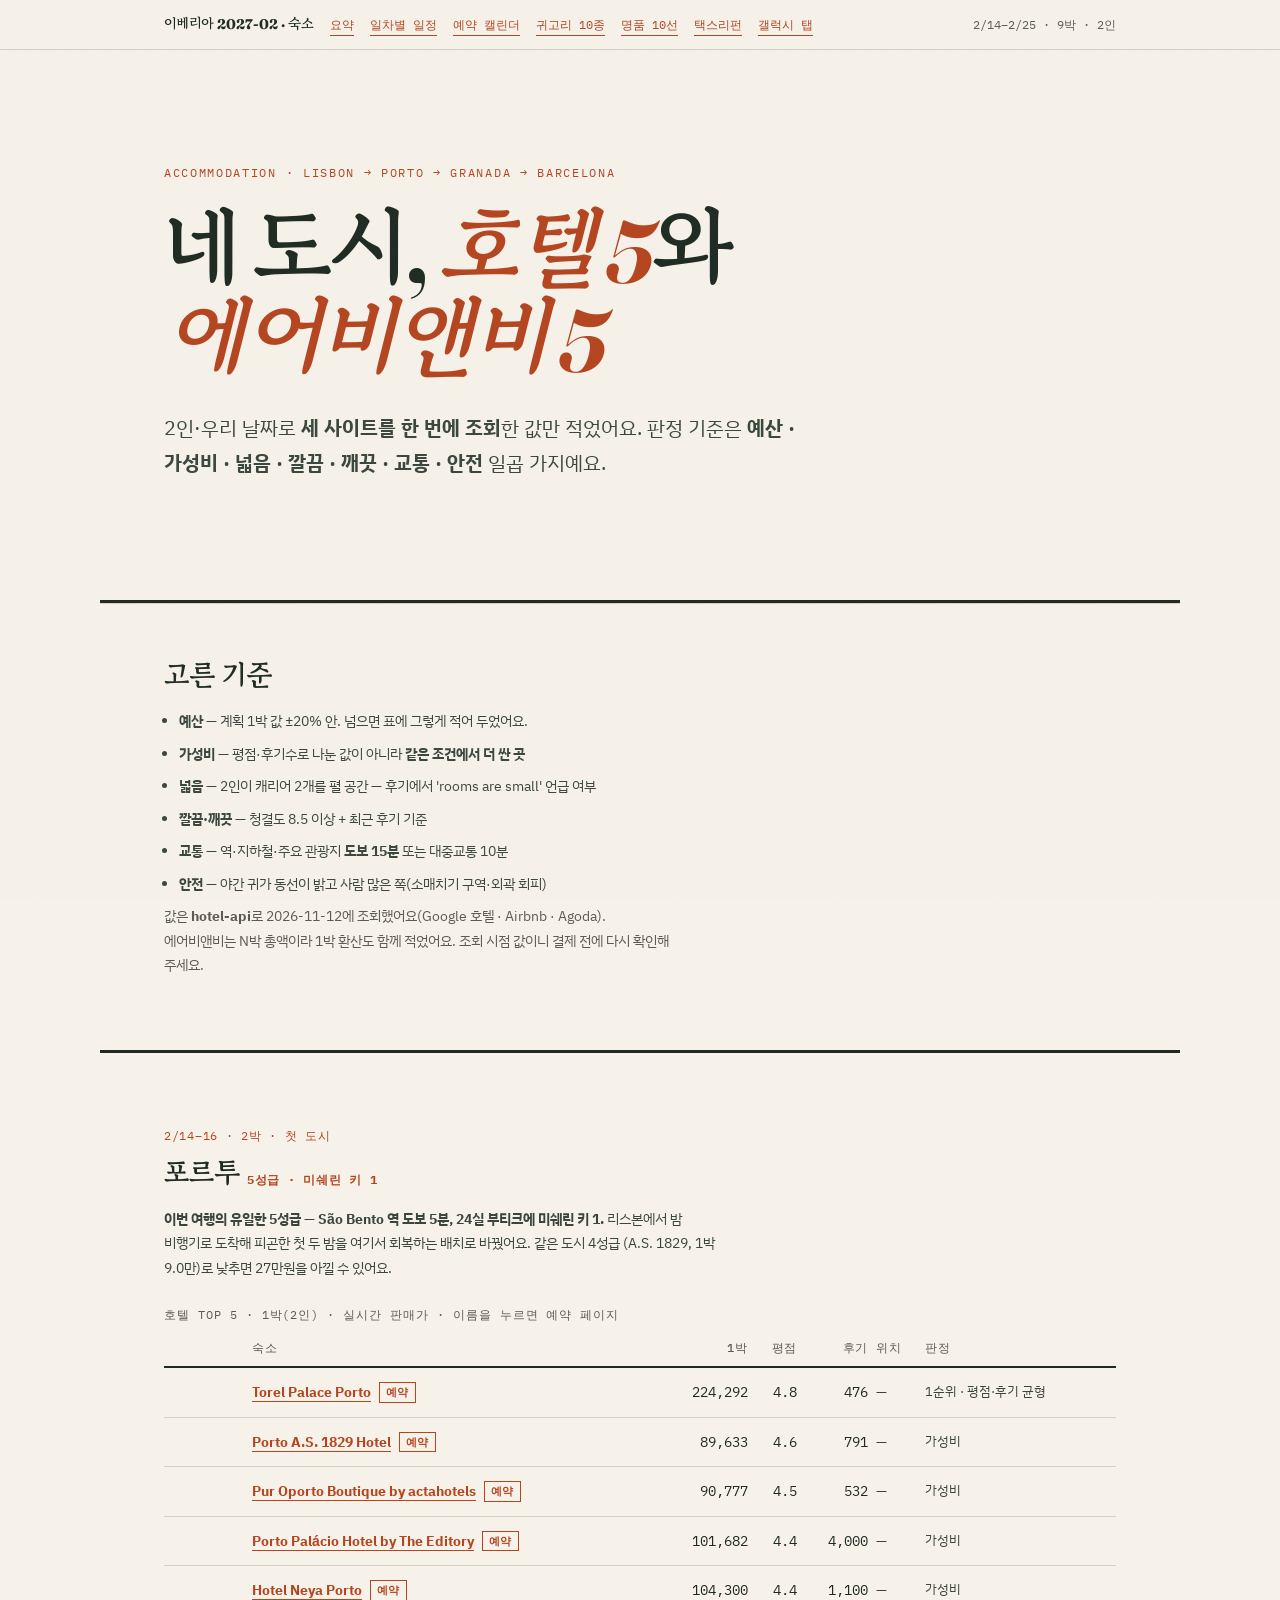
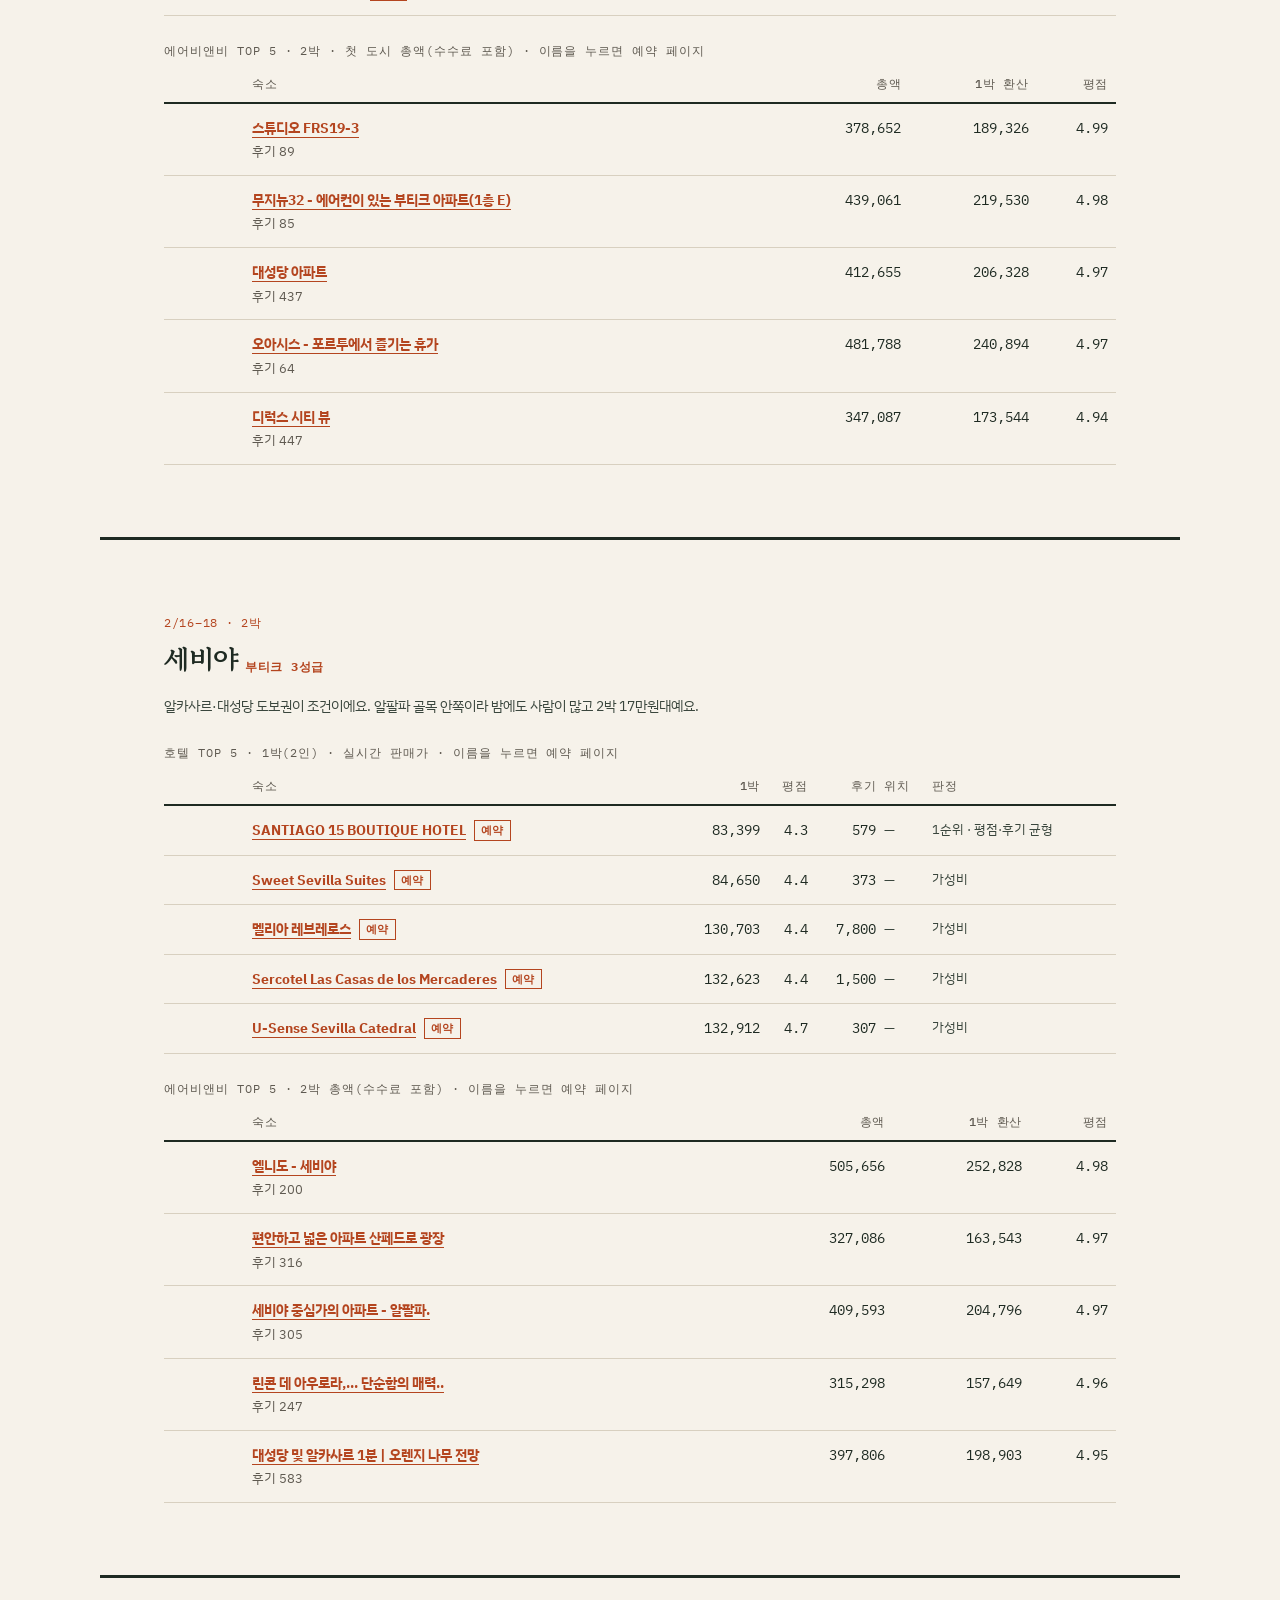
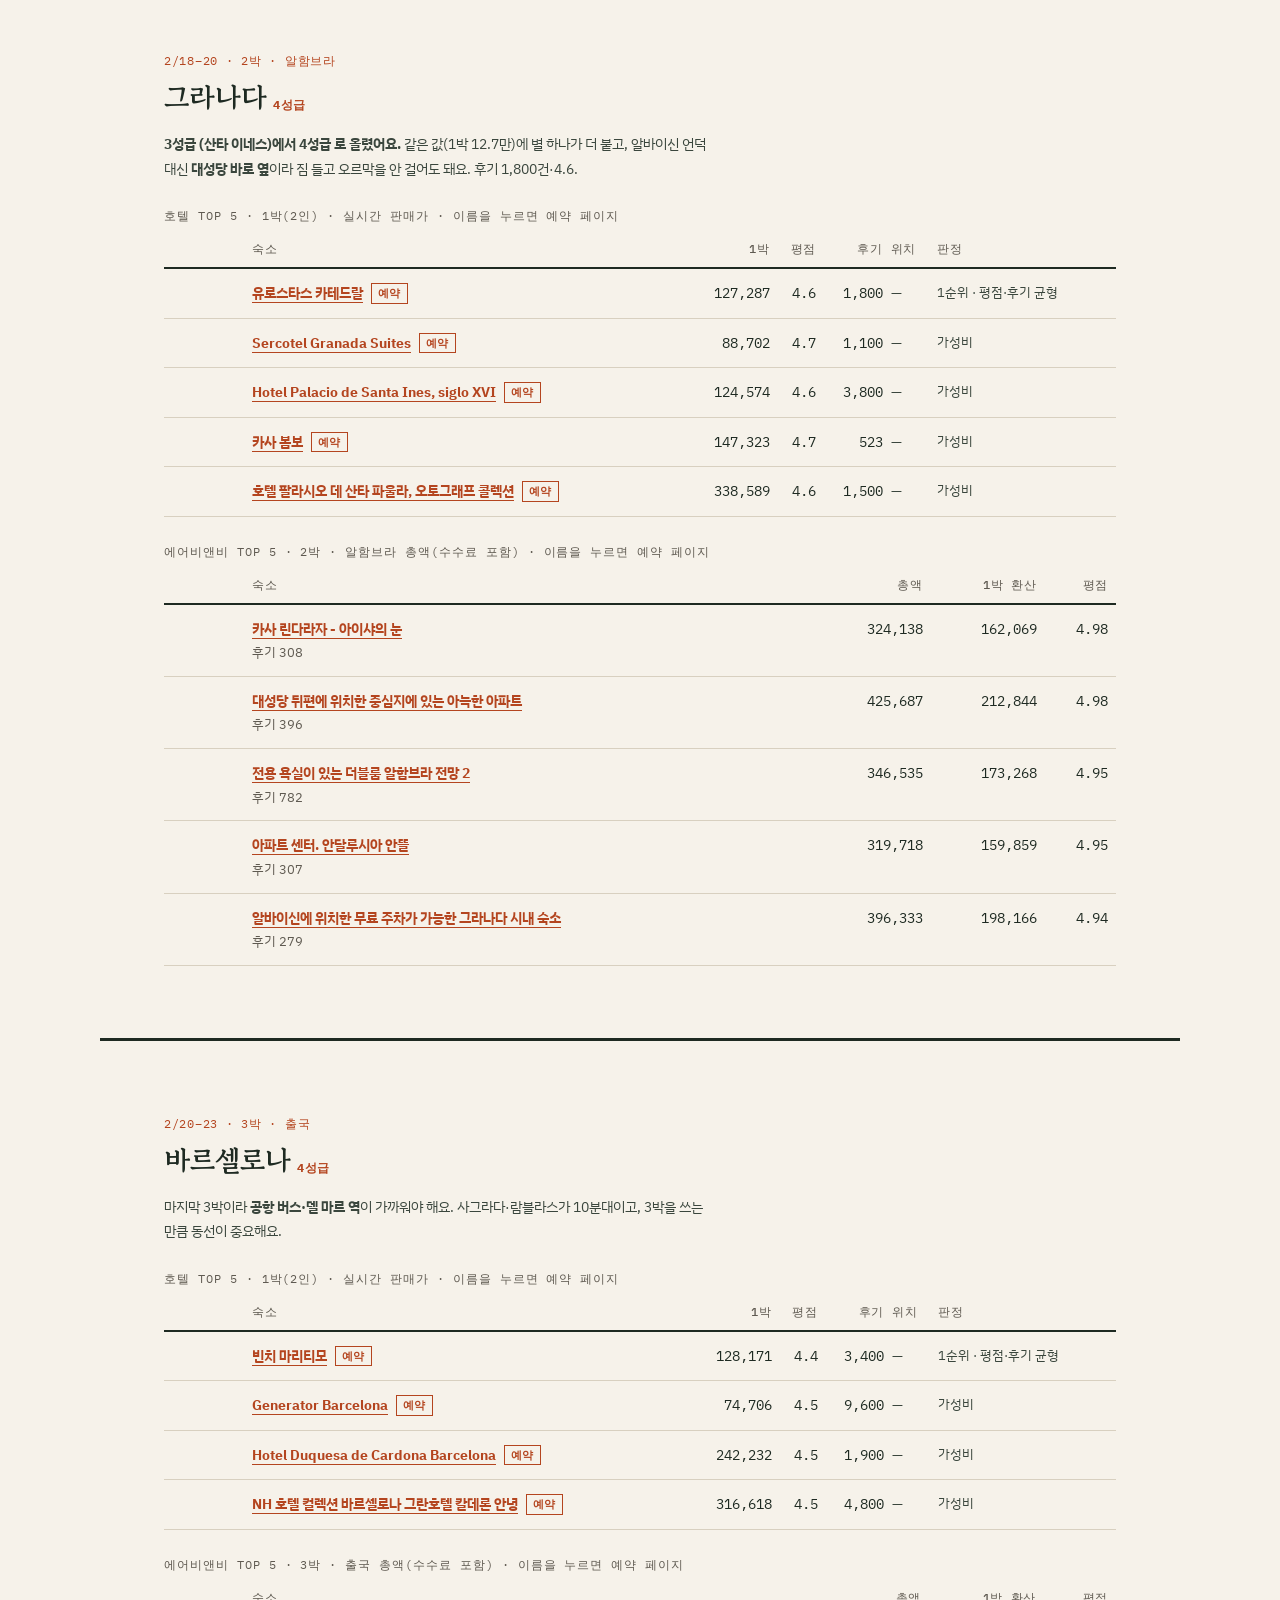
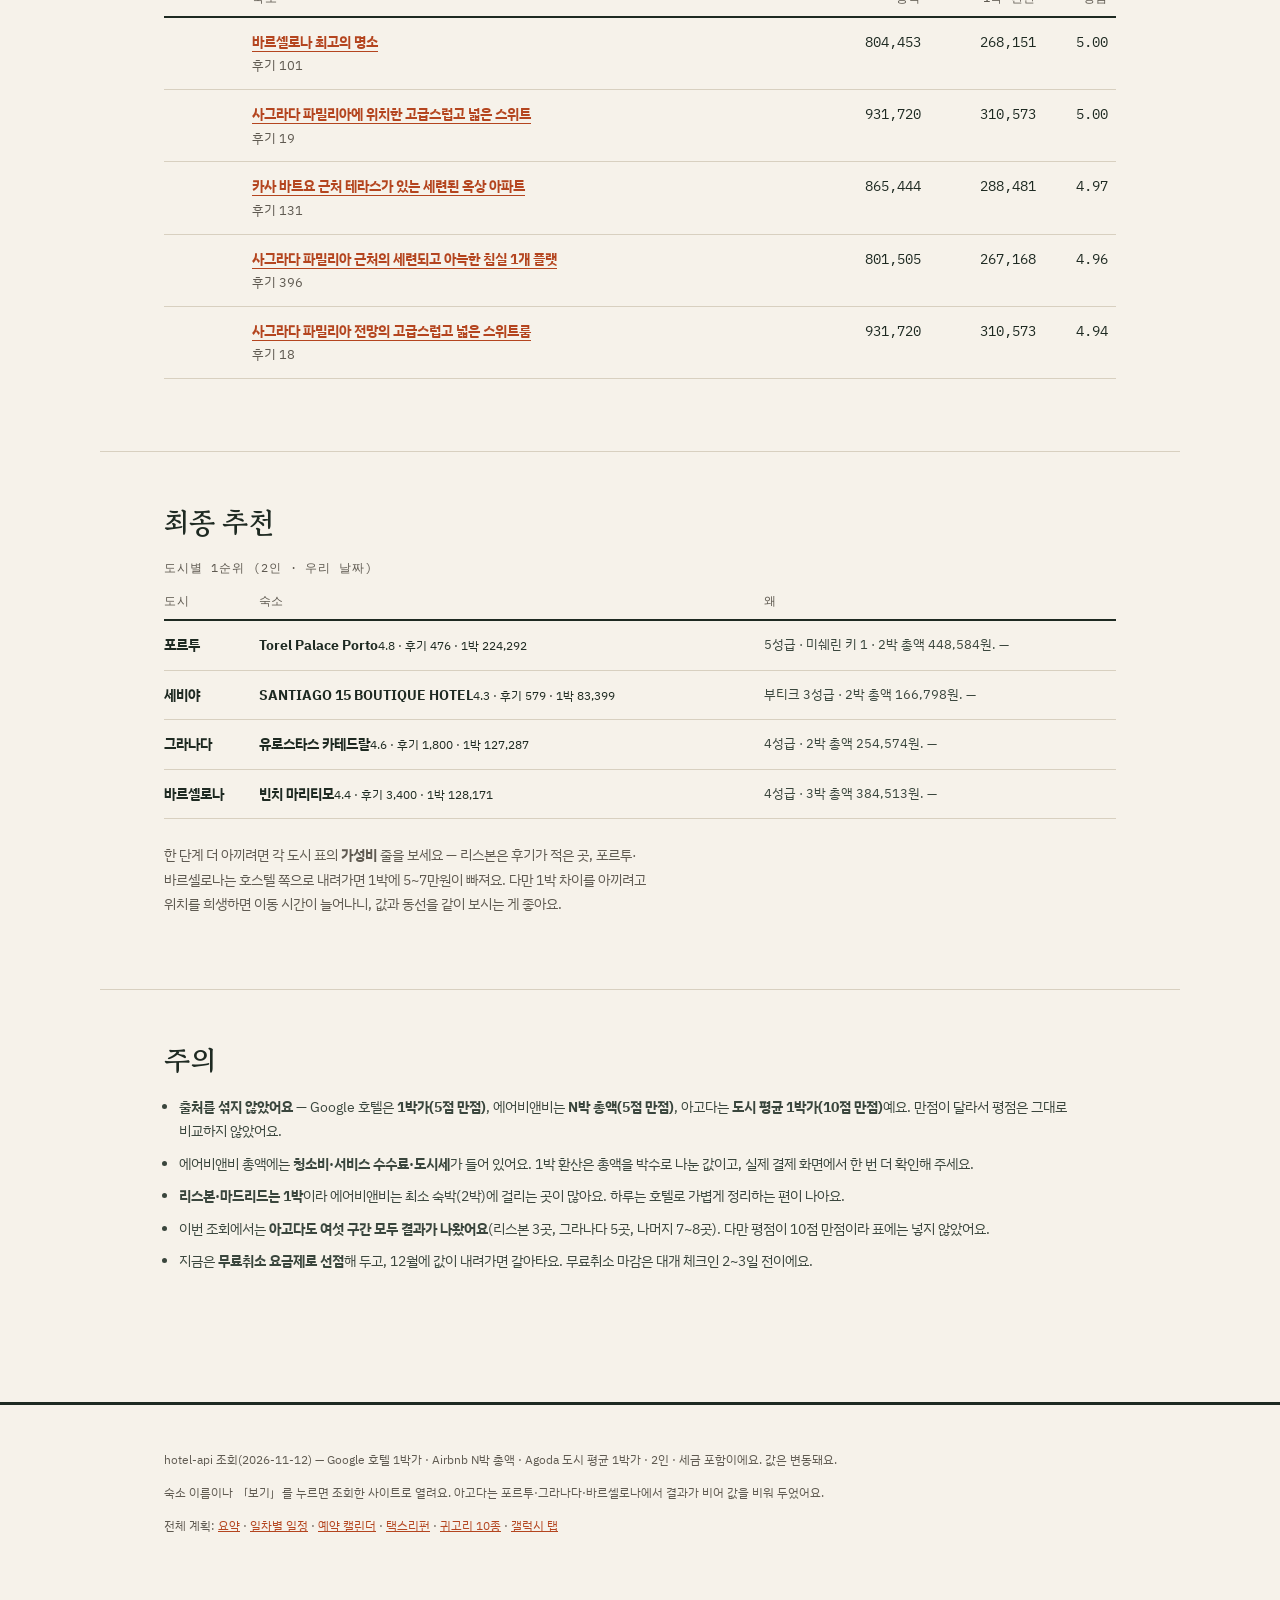
==== commit de8442c6: "주간 갱신: 항공·숙박 실시간 요금 반영 (2026-11-16)" ====
--- a/accommodation.html
+++ b/accommodation.html
@@ -120,8 +120,8 @@
 <article class="city" id="포르투">
       <header class="city-head">
         <p class="when">2/14–16 · 2박 · 첫 도시</p>
-        <h2>포르투 <span class="stars">5★ · 미쉐린 키 1</span></h2>
-        <p class="verdict"><b>이번 여행의 유일한 5★ — São Bento 역 도보 5분, 24실 부티크에 미쉐린 키 1.</b> 리스본에서 밤 비행기로 도착해 피곤한 첫 두 밤을 여기서 회복하는 배치로 바꿨어요. 같은 도시 4★(A.S. 1829, 1박 9.0만)로 낮추면 27만원을 아낄 수 있어요.</p>
+        <h2>포르투 <span class="stars">5성급  · 미쉐린 키 1</span></h2>
+        <p class="verdict"><b>이번 여행의 유일한 5성급  — São Bento 역 도보 5분, 24실 부티크에 미쉐린 키 1.</b> 리스본에서 밤 비행기로 도착해 피곤한 첫 두 밤을 여기서 회복하는 배치로 바꿨어요. 같은 도시 4성급 (A.S. 1829, 1박 9.0만)로 낮추면 27만원을 아낄 수 있어요.</p>
       </header>
       <div class="tables">
         <table class="ledger">
@@ -142,7 +142,7 @@
     </article><article class="city" id="세비야">
       <header class="city-head">
         <p class="when">2/16–18 · 2박</p>
-        <h2>세비야 <span class="stars">부티크 3★</span></h2>
+        <h2>세비야 <span class="stars">부티크 3성급 </span></h2>
         <p class="verdict">알카사르·대성당 도보권이 조건이에요. 알팔파 골목 안쪽이라 밤에도 사람이 많고 2박 17만원대예요.</p>
       </header>
       <div class="tables">
@@ -164,8 +164,8 @@
     </article><article class="city" id="그라나다">
       <header class="city-head">
         <p class="when">2/18–20 · 2박 · 알함브라</p>
-        <h2>그라나다 <span class="stars">4★</span></h2>
-        <p class="verdict"><b>3★(산타 이네스)에서 4★로 올렸어요.</b> 같은 값(1박 12.7만)에 별 하나가 더 붙고, 알바이신 언덕 대신 <b>대성당 바로 옆</b>이라 짐 들고 오르막을 안 걸어도 돼요. 후기 1,800건·4.6.</p>
+        <h2>그라나다 <span class="stars">4성급 </span></h2>
+        <p class="verdict"><b>3성급 (산타 이네스)에서 4성급 로 올렸어요.</b> 같은 값(1박 12.7만)에 별 하나가 더 붙고, 알바이신 언덕 대신 <b>대성당 바로 옆</b>이라 짐 들고 오르막을 안 걸어도 돼요. 후기 1,800건·4.6.</p>
       </header>
       <div class="tables">
         <table class="ledger">
@@ -186,7 +186,7 @@
     </article><article class="city" id="바르셀로나">
       <header class="city-head">
         <p class="when">2/20–23 · 3박 · 출국</p>
-        <h2>바르셀로나 <span class="stars">4★</span></h2>
+        <h2>바르셀로나 <span class="stars">4성급 </span></h2>
         <p class="verdict">마지막 3박이라 <b>공항 버스·델 마르 역</b>이 가까워야 해요. 사그라다·람블라스가 10분대이고, 3박을 쓰는 만큼 동선이 중요해요.</p>
       </header>
       <div class="tables">
@@ -212,7 +212,7 @@
   <table class="ledger">
     <caption>도시별 1순위 (2인 · 우리 날짜)</caption>
     <thead><tr><th scope="col">도시</th><th scope="col">숙소</th><th scope="col">왜</th></tr></thead>
-    <tbody><tr><td class="nm">포르투</td><td><b>Torel Palace Porto</b><small>4.8 · 후기 476 · 1박 224,292</small></td><td class="note">5★ · 미쉐린 키 1 · 2박 총액 448,584원. —</td></tr><tr><td class="nm">세비야</td><td><b>SANTIAGO 15 BOUTIQUE HOTEL</b><small>4.3 · 후기 579 · 1박 83,399</small></td><td class="note">부티크 3★ · 2박 총액 166,798원. —</td></tr><tr><td class="nm">그라나다</td><td><b>유로스타스 카테드랄</b><small>4.6 · 후기 1,800 · 1박 127,287</small></td><td class="note">4★ · 2박 총액 254,574원. —</td></tr><tr><td class="nm">바르셀로나</td><td><b>빈치 마리티모</b><small>4.4 · 후기 3,400 · 1박 128,171</small></td><td class="note">4★ · 3박 총액 384,513원. —</td></tr></tbody>
+    <tbody><tr><td class="nm">포르투</td><td><b>Torel Palace Porto</b><small>4.8 · 후기 476 · 1박 224,292</small></td><td class="note">5성급  · 미쉐린 키 1 · 2박 총액 448,584원. —</td></tr><tr><td class="nm">세비야</td><td><b>SANTIAGO 15 BOUTIQUE HOTEL</b><small>4.3 · 후기 579 · 1박 83,399</small></td><td class="note">부티크 3성급  · 2박 총액 166,798원. —</td></tr><tr><td class="nm">그라나다</td><td><b>유로스타스 카테드랄</b><small>4.6 · 후기 1,800 · 1박 127,287</small></td><td class="note">4성급  · 2박 총액 254,574원. —</td></tr><tr><td class="nm">바르셀로나</td><td><b>빈치 마리티모</b><small>4.4 · 후기 3,400 · 1박 128,171</small></td><td class="note">4성급  · 3박 총액 384,513원. —</td></tr></tbody>
   </table>
   <p class="sub">한 단계 더 아끼려면 각 도시 표의 <b>가성비</b> 줄을 보세요 — 리스본은 후기가 적은 곳, 포르투·바르셀로나는 호스텔 쪽으로 내려가면 1박에 5~7만원이 빠져요.
     다만 1박 차이를 아끼려고 위치를 희생하면 이동 시간이 늘어나니, 값과 동선을 같이 보시는 게 좋아요.</p>
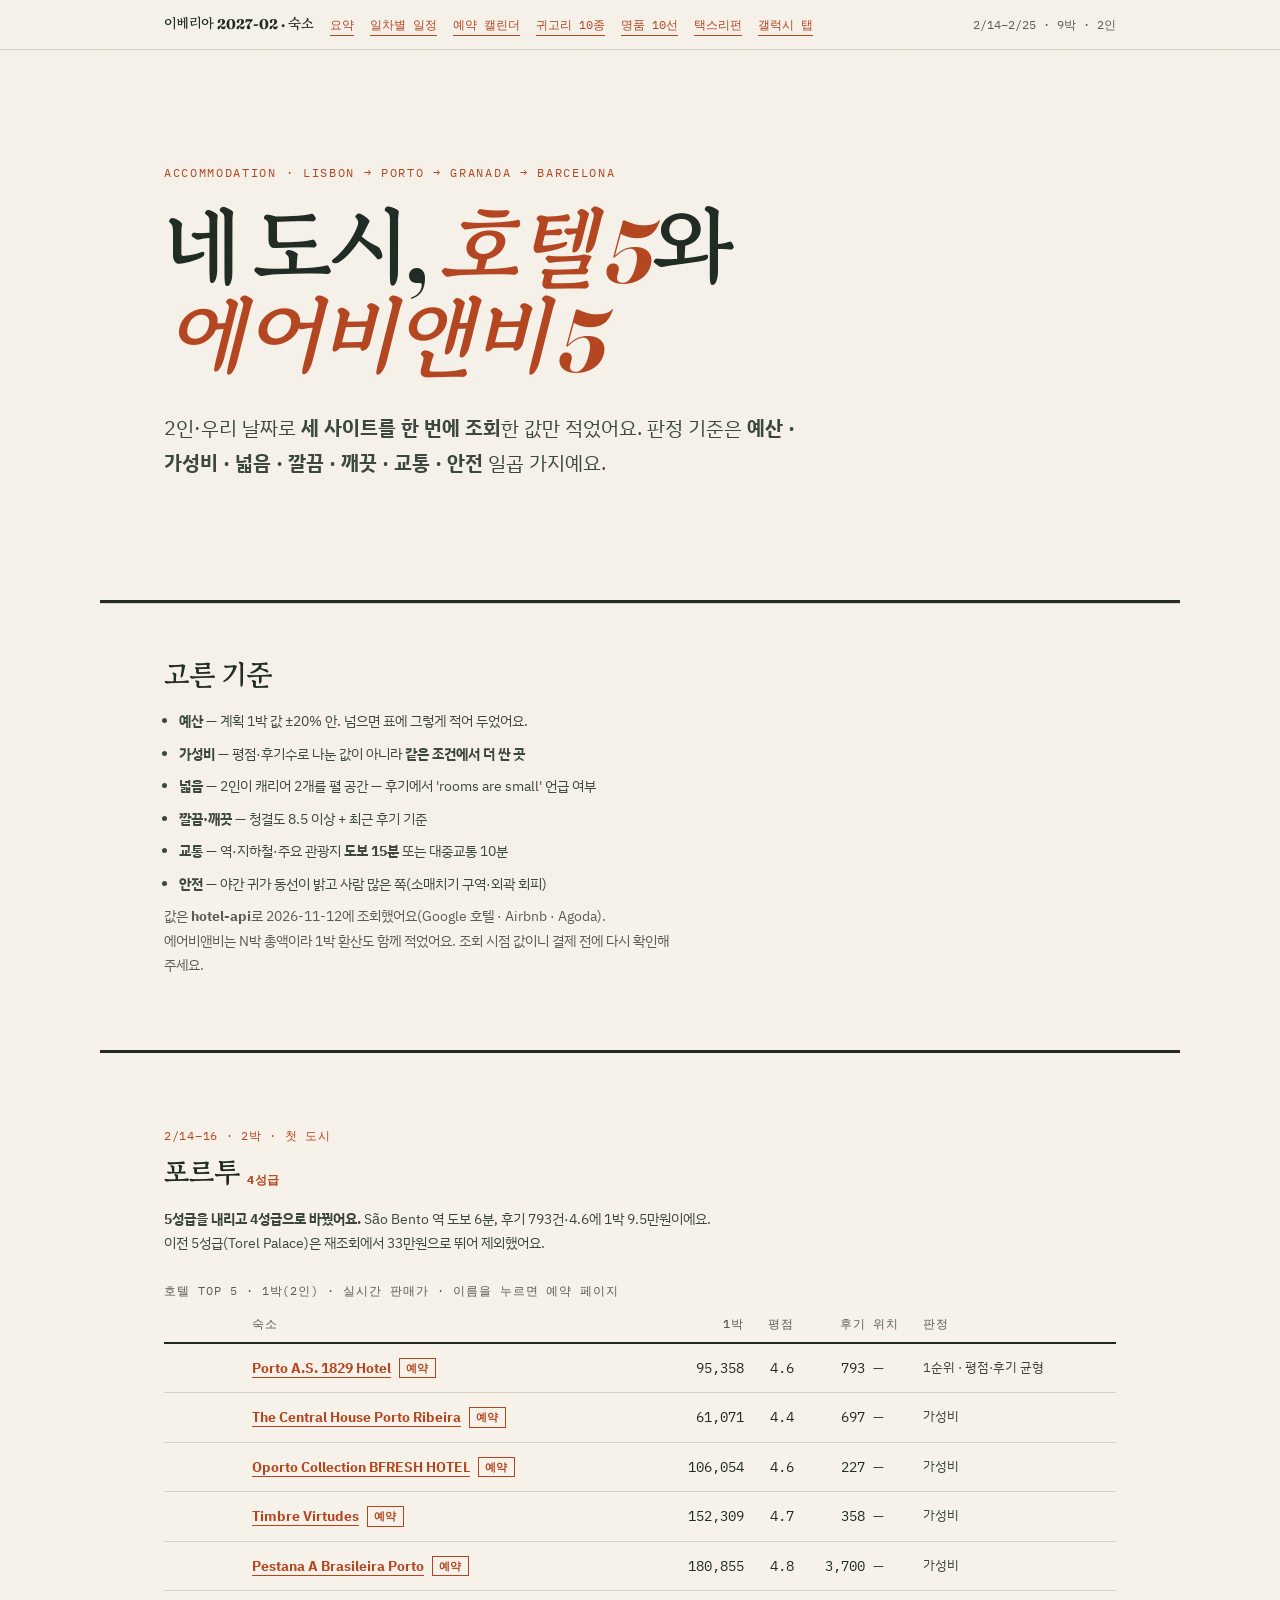
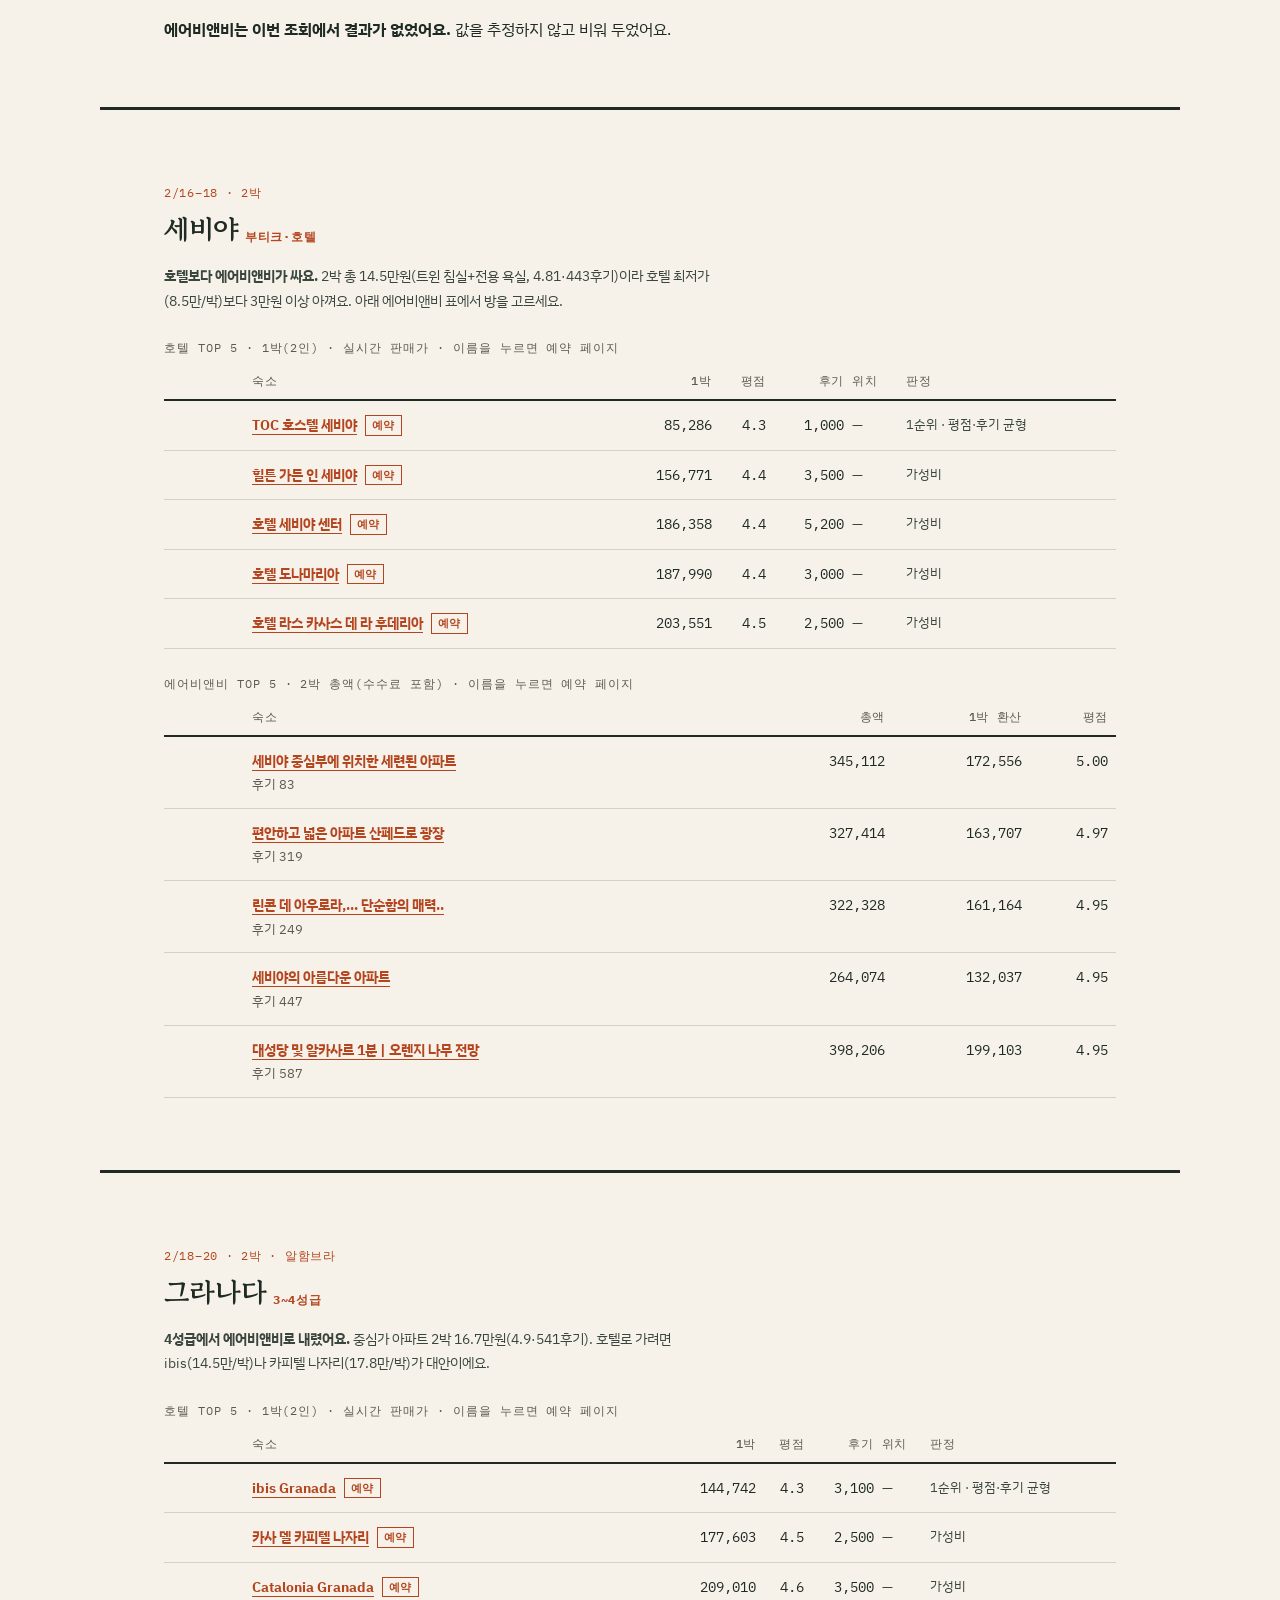
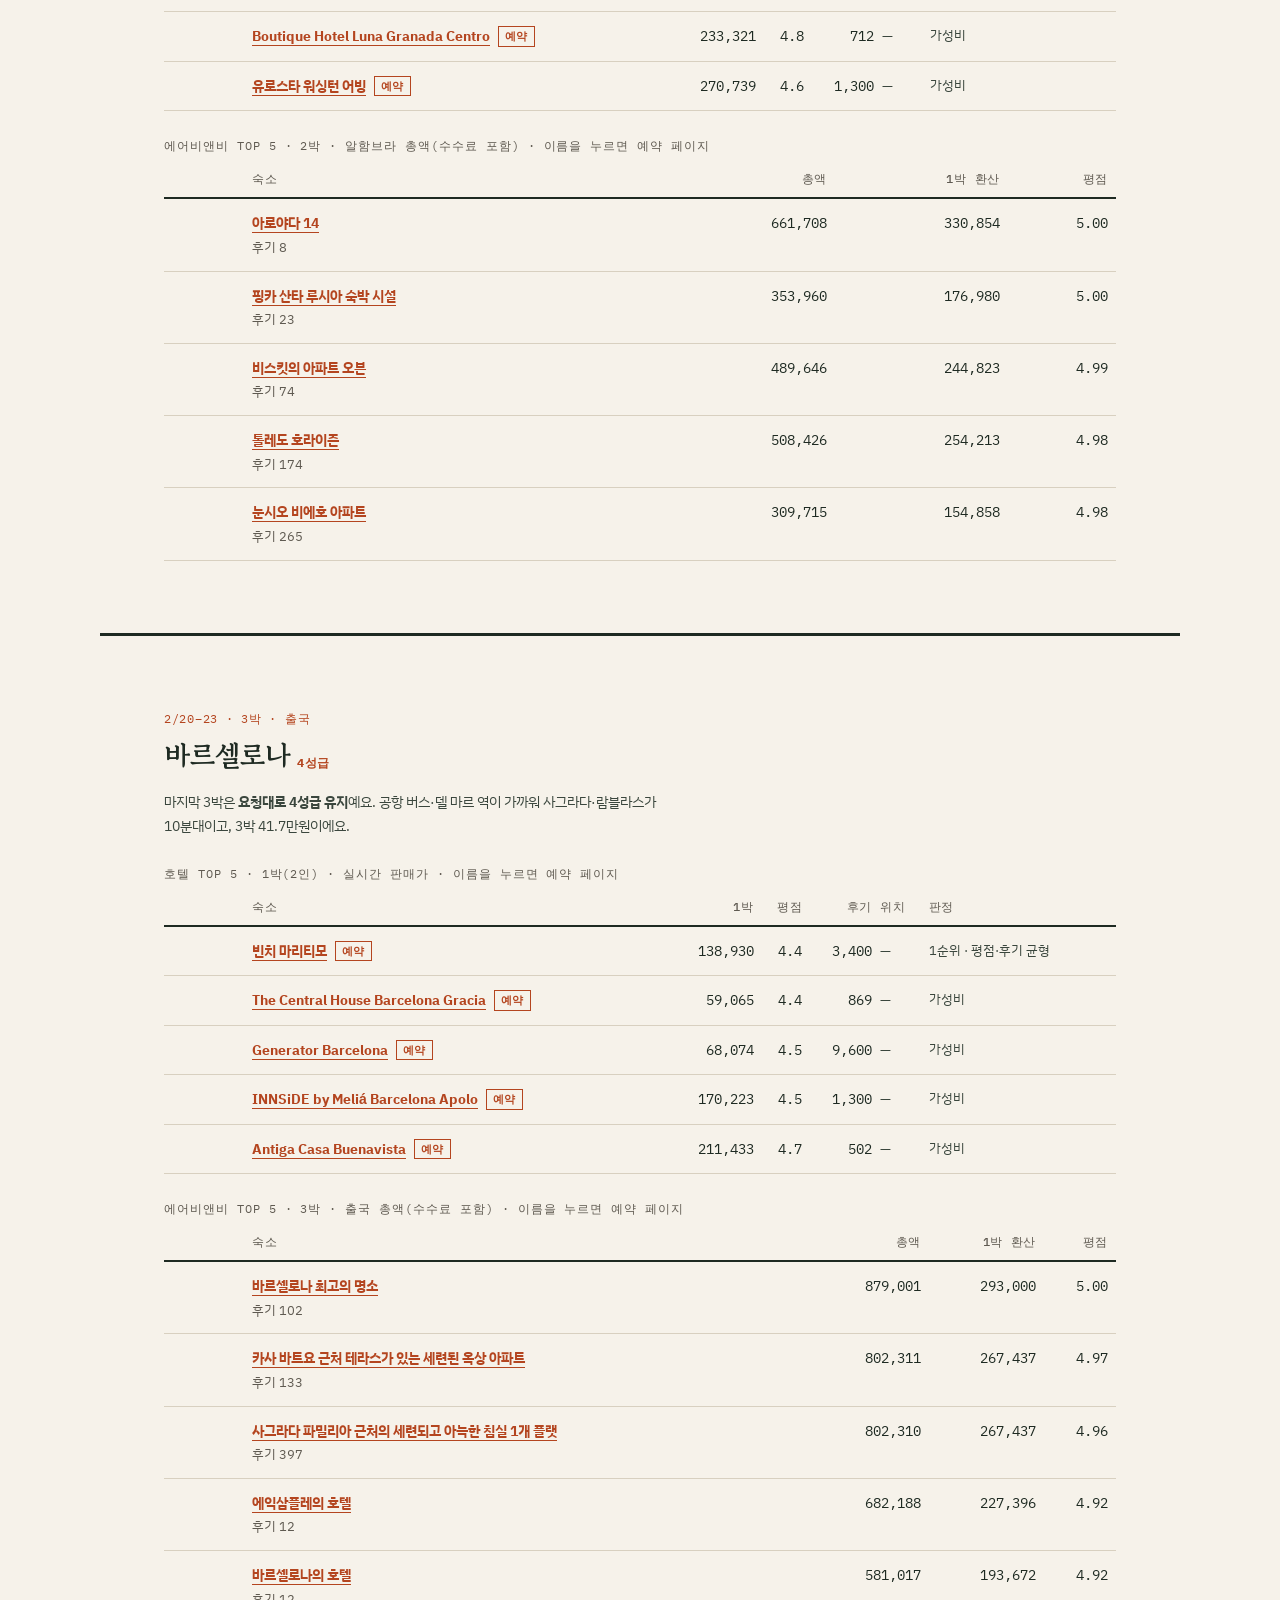
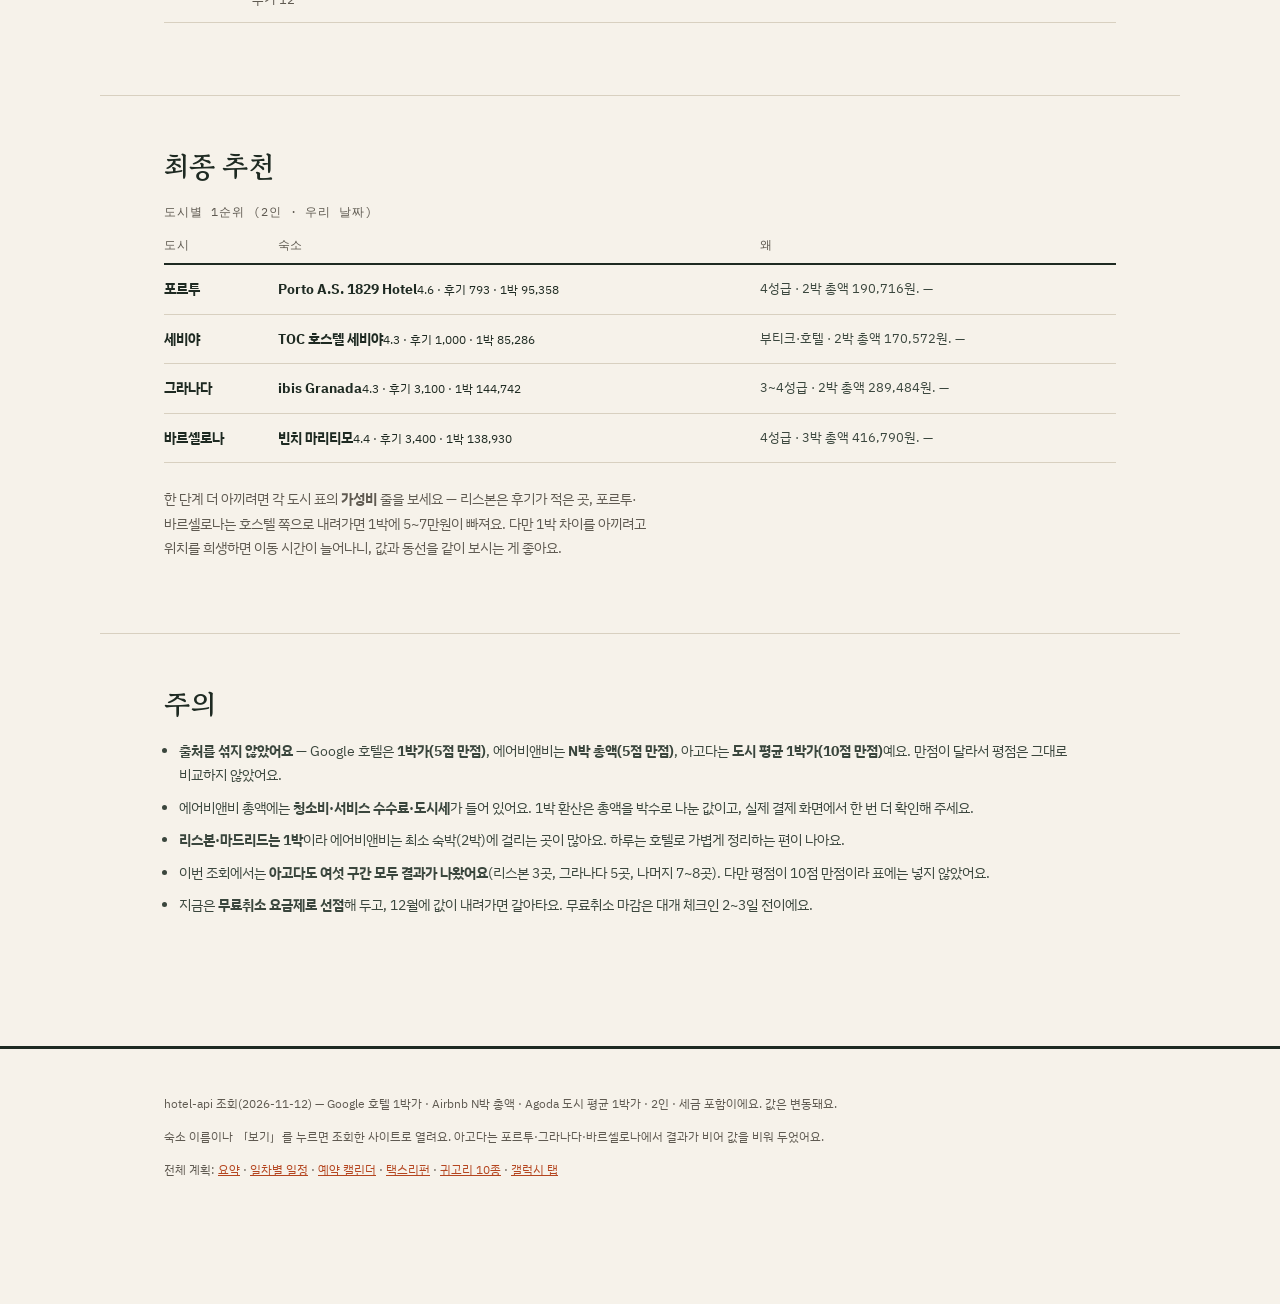
==== commit a20da3ac: "주간 갱신: 항공·숙박 실시간 요금 반영 (2026-11-28)" ====
--- a/accommodation.html
+++ b/accommodation.html
@@ -120,89 +120,83 @@
 <article class="city" id="포르투">
       <header class="city-head">
         <p class="when">2/14–16 · 2박 · 첫 도시</p>
-        <h2>포르투 <span class="stars">5성급  · 미쉐린 키 1</span></h2>
-        <p class="verdict"><b>이번 여행의 유일한 5성급  — São Bento 역 도보 5분, 24실 부티크에 미쉐린 키 1.</b> 리스본에서 밤 비행기로 도착해 피곤한 첫 두 밤을 여기서 회복하는 배치로 바꿨어요. 같은 도시 4성급 (A.S. 1829, 1박 9.0만)로 낮추면 27만원을 아낄 수 있어요.</p>
-      </header>
-      <div class="tables">
-        <table class="ledger">
-        <caption>호텔 Top 5 · 1박(2인) · 실시간 판매가 · 이름을 누르면 예약 페이지</caption>
-        <thead><tr><th scope="col"><span class="sr-only">사진</span></th><th scope="col">숙소</th>
-          <th class="num" scope="col">1박</th><th class="num" scope="col">평점</th>
-          <th class="num" scope="col">후기</th><th scope="col">위치</th><th scope="col">판정</th></tr></thead>
-        <tbody><tr><td class="thumbcell"></td><td class="nm"><a href="https://www.google.com/travel/search?q=Porto%20hotels&checkin=2027-02-14&checkout=2027-02-16&hl=ko&gl=kr&ved=2ahUKEwij_qPn9YiYAxVqRMIFHT3FDv0QyvcEegQIAxA7&qs=MidDaGtJMnEtQl9QM0V1cGdyR2cwdlp5OHhNV293Y21ocU1YcG5FQUU4DQ&ts=CAESCgoCCAMKAggDEAAaUQozEjEyJDB4ZDI0NjVhYmM0ZTE1M2MxOjB4YTY0OGQ5NTY0MGIxMTRiYzoJ7Y-s66W07YagEhoSFAoHCOoPEAsYEBIHCOoPEAsYERgBMgIQACoLCgk6A0tSV2ICCAE" target="_blank" rel="noopener">Torel Palace Porto</a><a class="book" href="https://www.google.com/travel/search?q=Porto%20hotels&checkin=2027-02-14&checkout=2027-02-16&hl=ko&gl=kr&ved=2ahUKEwij_qPn9YiYAxVqRMIFHT3FDv0QyvcEegQIAxA7&qs=MidDaGtJMnEtQl9QM0V1cGdyR2cwdlp5OHhNV293Y21ocU1YcG5FQUU4DQ&ts=CAESCgoCCAMKAggDEAAaUQozEjEyJDB4ZDI0NjVhYmM0ZTE1M2MxOjB4YTY0OGQ5NTY0MGIxMTRiYzoJ7Y-s66W07YagEhoSFAoHCOoPEAsYEBIHCOoPEAsYERgBMgIQACoLCgk6A0tSV2ICCAE" target="_blank" rel="noopener">예약</a></td><td class="num">224,292</td><td class="num">4.8</td><td class="num">476</td><td class="loc">—</td><td class="note">1순위 · 평점·후기 균형</td></tr><tr><td class="thumbcell"></td><td class="nm"><a href="https://www.google.com/travel/search?q=Porto%20hotels&checkin=2027-02-14&checkout=2027-02-16&hl=ko&gl=kr&ved=2ahUKEwij_qPn9YiYAxVqRMIFHT3FDv0QyvcEegQIAxBY&qs=MidDaGtJc0pmaC1jX3l3T3NjR2cwdlp5OHhNV05zWjJadVpITmZFQUU4DQ&ts=CAESCgoCCAMKAggDEAAaUQozEjEyJDB4ZDI0NjVhYmM0ZTE1M2MxOjB4YTY0OGQ5NTY0MGIxMTRiYzoJ7Y-s66W07YagEhoSFAoHCOoPEAsYEBIHCOoPEAsYERgBMgIQACoLCgk6A0tSV2ICCAE" target="_blank" rel="noopener">Porto A.S. 1829 Hotel</a><a class="book" href="https://www.google.com/travel/search?q=Porto%20hotels&checkin=2027-02-14&checkout=2027-02-16&hl=ko&gl=kr&ved=2ahUKEwij_qPn9YiYAxVqRMIFHT3FDv0QyvcEegQIAxBY&qs=MidDaGtJc0pmaC1jX3l3T3NjR2cwdlp5OHhNV05zWjJadVpITmZFQUU4DQ&ts=CAESCgoCCAMKAggDEAAaUQozEjEyJDB4ZDI0NjVhYmM0ZTE1M2MxOjB4YTY0OGQ5NTY0MGIxMTRiYzoJ7Y-s66W07YagEhoSFAoHCOoPEAsYEBIHCOoPEAsYERgBMgIQACoLCgk6A0tSV2ICCAE" target="_blank" rel="noopener">예약</a></td><td class="num">89,633</td><td class="num">4.6</td><td class="num">791</td><td class="loc">—</td><td class="note">가성비</td></tr><tr><td class="thumbcell"></td><td class="nm"><a href="https://www.google.com/travel/search?q=Porto%20hotels&checkin=2027-02-14&checkout=2027-02-16&hl=ko&gl=kr&ved=2ahUKEwij_qPn9YiYAxVqRMIFHT3FDv0QyvcEegUIAxDHAQ&qs=MihDaG9Jek1UbGpfMkJ3dUw5QVJvTkwyY3ZNVEZxTjNJNGRHSTNaQkFCOA0&ts=CAESCgoCCAMKAggDEAAaUQozEjEyJDB4ZDI0NjVhYmM0ZTE1M2MxOjB4YTY0OGQ5NTY0MGIxMTRiYzoJ7Y-s66W07YagEhoSFAoHCOoPEAsYEBIHCOoPEAsYERgBMgIQACoLCgk6A0tSV2ICCAE" target="_blank" rel="noopener">Pur Oporto Boutique by actahotels</a><a class="book" href="https://www.google.com/travel/search?q=Porto%20hotels&checkin=2027-02-14&checkout=2027-02-16&hl=ko&gl=kr&ved=2ahUKEwij_qPn9YiYAxVqRMIFHT3FDv0QyvcEegUIAxDHAQ&qs=MihDaG9Jek1UbGpfMkJ3dUw5QVJvTkwyY3ZNVEZxTjNJNGRHSTNaQkFCOA0&ts=CAESCgoCCAMKAggDEAAaUQozEjEyJDB4ZDI0NjVhYmM0ZTE1M2MxOjB4YTY0OGQ5NTY0MGIxMTRiYzoJ7Y-s66W07YagEhoSFAoHCOoPEAsYEBIHCOoPEAsYERgBMgIQACoLCgk6A0tSV2ICCAE" target="_blank" rel="noopener">예약</a></td><td class="num">90,777</td><td class="num">4.5</td><td class="num">532</td><td class="loc">—</td><td class="note">가성비</td></tr><tr><td class="thumbcell"></td><td class="nm"><a href="https://www.google.com/travel/search?q=Porto%20hotels&checkin=2027-02-14&checkout=2027-02-16&hl=ko&gl=kr&ved=2ahUKEwij_qPn9YiYAxVqRMIFHT3FDv0QyvcEegUIAxCrAQ&qs=MiZDaGdJNXJ5VXJ0ZkJ0LWlHQVJvTEwyY3ZNWFJqZHpsblkyc1FBUTgN&ts=CAESCgoCCAMKAggDEAAaUQozEjEyJDB4ZDI0NjVhYmM0ZTE1M2MxOjB4YTY0OGQ5NTY0MGIxMTRiYzoJ7Y-s66W07YagEhoSFAoHCOoPEAsYEBIHCOoPEAsYERgBMgIQACoLCgk6A0tSV2ICCAE" target="_blank" rel="noopener">Porto Palácio Hotel by The Editory</a><a class="book" href="https://www.google.com/travel/search?q=Porto%20hotels&checkin=2027-02-14&checkout=2027-02-16&hl=ko&gl=kr&ved=2ahUKEwij_qPn9YiYAxVqRMIFHT3FDv0QyvcEegUIAxCrAQ&qs=MiZDaGdJNXJ5VXJ0ZkJ0LWlHQVJvTEwyY3ZNWFJqZHpsblkyc1FBUTgN&ts=CAESCgoCCAMKAggDEAAaUQozEjEyJDB4ZDI0NjVhYmM0ZTE1M2MxOjB4YTY0OGQ5NTY0MGIxMTRiYzoJ7Y-s66W07YagEhoSFAoHCOoPEAsYEBIHCOoPEAsYERgBMgIQACoLCgk6A0tSV2ICCAE" target="_blank" rel="noopener">예약</a></td><td class="num">101,682</td><td class="num">4.4</td><td class="num">4,000</td><td class="loc">—</td><td class="note">가성비</td></tr><tr><td class="thumbcell"></td><td class="nm"><a href="https://www.google.com/travel/search?q=Porto%20hotels&checkin=2027-02-14&checkout=2027-02-16&hl=ko&gl=kr&ved=2ahUKEwij_qPn9YiYAxVqRMIFHT3FDv0QyvcEegUIAxD-AQ&qs=MihDaG9JbWJheTgtTG8xb0xFQVJvTkwyY3ZNVEZqTmpBeGRtcDZkaEFCOA0&ts=CAESCgoCCAMKAggDEAAaUQozEjEyJDB4ZDI0NjVhYmM0ZTE1M2MxOjB4YTY0OGQ5NTY0MGIxMTRiYzoJ7Y-s66W07YagEhoSFAoHCOoPEAsYEBIHCOoPEAsYERgBMgIQACoLCgk6A0tSV2ICCAE" target="_blank" rel="noopener">Hotel Neya Porto</a><a class="book" href="https://www.google.com/travel/search?q=Porto%20hotels&checkin=2027-02-14&checkout=2027-02-16&hl=ko&gl=kr&ved=2ahUKEwij_qPn9YiYAxVqRMIFHT3FDv0QyvcEegUIAxD-AQ&qs=MihDaG9JbWJheTgtTG8xb0xFQVJvTkwyY3ZNVEZqTmpBeGRtcDZkaEFCOA0&ts=CAESCgoCCAMKAggDEAAaUQozEjEyJDB4ZDI0NjVhYmM0ZTE1M2MxOjB4YTY0OGQ5NTY0MGIxMTRiYzoJ7Y-s66W07YagEhoSFAoHCOoPEAsYEBIHCOoPEAsYERgBMgIQACoLCgk6A0tSV2ICCAE" target="_blank" rel="noopener">예약</a></td><td class="num">104,300</td><td class="num">4.4</td><td class="num">1,100</td><td class="loc">—</td><td class="note">가성비</td></tr></tbody>
-      </table>
-        <table class="ledger">
-        <caption>에어비앤비 Top 5 · 2박 · 첫 도시 총액(수수료 포함) · 이름을 누르면 예약 페이지</caption>
+        <h2>포르투 <span class="stars">4성급 </span></h2>
+        <p class="verdict"><b>5성급을 내리고 4성급으로 바꿨어요.</b> São Bento 역 도보 6분, 후기 793건·4.6에 1박 9.5만원이에요. 이전 5성급(Torel Palace)은 재조회에서 33만원으로 뛰어 제외했어요.</p>
+      </header>
+      <div class="tables">
+        <table class="ledger">
+        <caption>호텔 Top 5 · 1박(2인) · 실시간 판매가 · 이름을 누르면 예약 페이지</caption>
+        <thead><tr><th scope="col"><span class="sr-only">사진</span></th><th scope="col">숙소</th>
+          <th class="num" scope="col">1박</th><th class="num" scope="col">평점</th>
+          <th class="num" scope="col">후기</th><th scope="col">위치</th><th scope="col">판정</th></tr></thead>
+        <tbody><tr><td class="thumbcell"></td><td class="nm"><a href="https://www.google.com/travel/search?q=Porto%20hotels&checkin=2027-02-14&checkout=2027-02-16&hl=ko&gl=kr&ved=2ahUKEwi5ismEk6iYAxU5UsIFHQrQC-QQyvcEegQIAxA7&qs=MidDaGtJc0pmaC1jX3l3T3NjR2cwdlp5OHhNV05zWjJadVpITmZFQUU4DQ&ts=CAESCgoCCAMKAggDEAAaUQozEjEyJDB4ZDI0NjVhYmM0ZTE1M2MxOjB4YTY0OGQ5NTY0MGIxMTRiYzoJ7Y-s66W07YagEhoSFAoHCOoPEAwYBhIHCOoPEAwYBxgBMgIQACoLCgk6A0tSV2ICCAE" target="_blank" rel="noopener">Porto A.S. 1829 Hotel</a><a class="book" href="https://www.google.com/travel/search?q=Porto%20hotels&checkin=2027-02-14&checkout=2027-02-16&hl=ko&gl=kr&ved=2ahUKEwi5ismEk6iYAxU5UsIFHQrQC-QQyvcEegQIAxA7&qs=MidDaGtJc0pmaC1jX3l3T3NjR2cwdlp5OHhNV05zWjJadVpITmZFQUU4DQ&ts=CAESCgoCCAMKAggDEAAaUQozEjEyJDB4ZDI0NjVhYmM0ZTE1M2MxOjB4YTY0OGQ5NTY0MGIxMTRiYzoJ7Y-s66W07YagEhoSFAoHCOoPEAwYBhIHCOoPEAwYBxgBMgIQACoLCgk6A0tSV2ICCAE" target="_blank" rel="noopener">예약</a></td><td class="num">95,358</td><td class="num">4.6</td><td class="num">793</td><td class="loc">—</td><td class="note">1순위 · 평점·후기 균형</td></tr><tr><td class="thumbcell"></td><td class="nm"><a href="https://www.google.com/travel/search?q=Porto%20hotels&checkin=2027-02-14&checkout=2027-02-16&hl=ko&gl=kr&ved=2ahUKEwi5ismEk6iYAxU5UsIFHQrQC-QQyvcEegUIAxD1AQ&qs=MihDaG9JMXI2VTA4bmEzcW54QVJvTkwyY3ZNVEZ3YTJSeU9XaDZaQkFCOA0&ts=CAESCgoCCAMKAggDEAAaUQozEjEyJDB4ZDI0NjVhYmM0ZTE1M2MxOjB4YTY0OGQ5NTY0MGIxMTRiYzoJ7Y-s66W07YagEhoSFAoHCOoPEAwYBhIHCOoPEAwYBxgBMgIQACoLCgk6A0tSV2ICCAE" target="_blank" rel="noopener">The Central House Porto Ribeira</a><a class="book" href="https://www.google.com/travel/search?q=Porto%20hotels&checkin=2027-02-14&checkout=2027-02-16&hl=ko&gl=kr&ved=2ahUKEwi5ismEk6iYAxU5UsIFHQrQC-QQyvcEegUIAxD1AQ&qs=MihDaG9JMXI2VTA4bmEzcW54QVJvTkwyY3ZNVEZ3YTJSeU9XaDZaQkFCOA0&ts=CAESCgoCCAMKAggDEAAaUQozEjEyJDB4ZDI0NjVhYmM0ZTE1M2MxOjB4YTY0OGQ5NTY0MGIxMTRiYzoJ7Y-s66W07YagEhoSFAoHCOoPEAwYBhIHCOoPEAwYBxgBMgIQACoLCgk6A0tSV2ICCAE" target="_blank" rel="noopener">예약</a></td><td class="num">61,071</td><td class="num">4.4</td><td class="num">697</td><td class="loc">—</td><td class="note">가성비</td></tr><tr><td class="thumbcell"></td><td class="nm"><a href="https://www.google.com/travel/search?q=Porto%20hotels&checkin=2027-02-14&checkout=2027-02-16&hl=ko&gl=kr&ved=2ahUKEwi5ismEk6iYAxU5UsIFHQrQC-QQyvcEegQIAxB8&qs=MihDaG9JaTRfdmlfTzFwZjNKQVJvTkwyY3ZNVEZ5WDNocVl6WmpjaEFCOA0&ts=CAESCgoCCAMKAggDEAAaUQozEjEyJDB4ZDI0NjVhYmM0ZTE1M2MxOjB4YTY0OGQ5NTY0MGIxMTRiYzoJ7Y-s66W07YagEhoSFAoHCOoPEAwYBhIHCOoPEAwYBxgBMgIQACoLCgk6A0tSV2ICCAE" target="_blank" rel="noopener">Oporto Collection BFRESH HOTEL</a><a class="book" href="https://www.google.com/travel/search?q=Porto%20hotels&checkin=2027-02-14&checkout=2027-02-16&hl=ko&gl=kr&ved=2ahUKEwi5ismEk6iYAxU5UsIFHQrQC-QQyvcEegQIAxB8&qs=MihDaG9JaTRfdmlfTzFwZjNKQVJvTkwyY3ZNVEZ5WDNocVl6WmpjaEFCOA0&ts=CAESCgoCCAMKAggDEAAaUQozEjEyJDB4ZDI0NjVhYmM0ZTE1M2MxOjB4YTY0OGQ5NTY0MGIxMTRiYzoJ7Y-s66W07YagEhoSFAoHCOoPEAwYBhIHCOoPEAwYBxgBMgIQACoLCgk6A0tSV2ICCAE" target="_blank" rel="noopener">예약</a></td><td class="num">106,054</td><td class="num">4.6</td><td class="num">227</td><td class="loc">—</td><td class="note">가성비</td></tr><tr><td class="thumbcell"></td><td class="nm"><a href="https://www.google.com/travel/search?q=Porto%20hotels&checkin=2027-02-14&checkout=2027-02-16&hl=ko&gl=kr&ved=2ahUKEwi5ismEk6iYAxU5UsIFHQrQC-QQyvcEegQIAxAh&qs=MidDaGtJeWNqWi12TzR5SmNnR2cwdlp5OHhNWFJuTjE4Mk1qbHdFQUU4DQ&ts=CAESCgoCCAMKAggDEAAaUQozEjEyJDB4ZDI0NjVhYmM0ZTE1M2MxOjB4YTY0OGQ5NTY0MGIxMTRiYzoJ7Y-s66W07YagEhoSFAoHCOoPEAwYBhIHCOoPEAwYBxgBMgIQACoLCgk6A0tSV2ICCAE" target="_blank" rel="noopener">Timbre Virtudes</a><a class="book" href="https://www.google.com/travel/search?q=Porto%20hotels&checkin=2027-02-14&checkout=2027-02-16&hl=ko&gl=kr&ved=2ahUKEwi5ismEk6iYAxU5UsIFHQrQC-QQyvcEegQIAxAh&qs=MidDaGtJeWNqWi12TzR5SmNnR2cwdlp5OHhNWFJuTjE4Mk1qbHdFQUU4DQ&ts=CAESCgoCCAMKAggDEAAaUQozEjEyJDB4ZDI0NjVhYmM0ZTE1M2MxOjB4YTY0OGQ5NTY0MGIxMTRiYzoJ7Y-s66W07YagEhoSFAoHCOoPEAwYBhIHCOoPEAwYBxgBMgIQACoLCgk6A0tSV2ICCAE" target="_blank" rel="noopener">예약</a></td><td class="num">152,309</td><td class="num">4.7</td><td class="num">358</td><td class="loc">—</td><td class="note">가성비</td></tr><tr><td class="thumbcell"></td><td class="nm"><a href="https://www.google.com/travel/search?q=Porto%20hotels&checkin=2027-02-14&checkout=2027-02-16&hl=ko&gl=kr&ved=2ahUKEwi5ismEk6iYAxU5UsIFHQrQC-QQyvcEegUIAxDSAQ&qs=MidDaGtJNWJDQXp1UG1pYnduR2cwdlp5OHhNV2hpYXpNek9YSnhFQUU4DQ&ts=CAESCgoCCAMKAggDEAAaUQozEjEyJDB4ZDI0NjVhYmM0ZTE1M2MxOjB4YTY0OGQ5NTY0MGIxMTRiYzoJ7Y-s66W07YagEhoSFAoHCOoPEAwYBhIHCOoPEAwYBxgBMgIQACoLCgk6A0tSV2ICCAE" target="_blank" rel="noopener">Pestana A Brasileira Porto</a><a class="book" href="https://www.google.com/travel/search?q=Porto%20hotels&checkin=2027-02-14&checkout=2027-02-16&hl=ko&gl=kr&ved=2ahUKEwi5ismEk6iYAxU5UsIFHQrQC-QQyvcEegUIAxDSAQ&qs=MidDaGtJNWJDQXp1UG1pYnduR2cwdlp5OHhNV2hpYXpNek9YSnhFQUU4DQ&ts=CAESCgoCCAMKAggDEAAaUQozEjEyJDB4ZDI0NjVhYmM0ZTE1M2MxOjB4YTY0OGQ5NTY0MGIxMTRiYzoJ7Y-s66W07YagEhoSFAoHCOoPEAwYBhIHCOoPEAwYBxgBMgIQACoLCgk6A0tSV2ICCAE" target="_blank" rel="noopener">예약</a></td><td class="num">180,855</td><td class="num">4.8</td><td class="num">3,700</td><td class="loc">—</td><td class="note">가성비</td></tr></tbody>
+      </table>
+        <p class="sub" style="margin-top:1.4rem;"><b>에어비앤비는 이번 조회에서 결과가 없었어요.</b> 값을 추정하지 않고 비워 두었어요.</p>
+      </div>
+    </article><article class="city" id="세비야">
+      <header class="city-head">
+        <p class="when">2/16–18 · 2박</p>
+        <h2>세비야 <span class="stars">부티크·호텔 </span></h2>
+        <p class="verdict"><b>호텔보다 에어비앤비가 싸요.</b> 2박 총 14.5만원(트윈 침실+전용 욕실, 4.81·443후기)이라 호텔 최저가(8.5만/박)보다 3만원 이상 아껴요. 아래 에어비앤비 표에서 방을 고르세요.</p>
+      </header>
+      <div class="tables">
+        <table class="ledger">
+        <caption>호텔 Top 5 · 1박(2인) · 실시간 판매가 · 이름을 누르면 예약 페이지</caption>
+        <thead><tr><th scope="col"><span class="sr-only">사진</span></th><th scope="col">숙소</th>
+          <th class="num" scope="col">1박</th><th class="num" scope="col">평점</th>
+          <th class="num" scope="col">후기</th><th scope="col">위치</th><th scope="col">판정</th></tr></thead>
+        <tbody><tr><td class="thumbcell"></td><td class="nm"><a href="https://www.google.com/travel/search?q=Sevilla%20hotels&checkin=2027-02-16&checkout=2027-02-18&hl=ko&gl=kr&ved=2ahUKEwimsunNlKiYAxXKRMIFHRzDDqAQyvcEegQIAxBm&qs=MidDaGtJajhETzRkUGlqOWM0R2cwdlp5OHhNV0kxYXpkaWMzZ3pFQUU4DQ&ts=CAEaMwoVEhMKCC9tLzA5ZjNjOgdTZXZpbGxlEhoSFAoHCOoPEAwYBhIHCOoPEAwYBxgBMgIQACoHCgU6A0tSVw" target="_blank" rel="noopener">TOC 호스텔 세비야</a><a class="book" href="https://www.google.com/travel/search?q=Sevilla%20hotels&checkin=2027-02-16&checkout=2027-02-18&hl=ko&gl=kr&ved=2ahUKEwimsunNlKiYAxXKRMIFHRzDDqAQyvcEegQIAxBm&qs=MidDaGtJajhETzRkUGlqOWM0R2cwdlp5OHhNV0kxYXpkaWMzZ3pFQUU4DQ&ts=CAEaMwoVEhMKCC9tLzA5ZjNjOgdTZXZpbGxlEhoSFAoHCOoPEAwYBhIHCOoPEAwYBxgBMgIQACoHCgU6A0tSVw" target="_blank" rel="noopener">예약</a></td><td class="num">85,286</td><td class="num">4.3</td><td class="num">1,000</td><td class="loc">—</td><td class="note">1순위 · 평점·후기 균형</td></tr><tr><td class="thumbcell"></td><td class="nm"><a href="https://www.google.com/travel/search?q=Sevilla%20hotels&checkin=2027-02-16&checkout=2027-02-18&hl=ko&gl=kr&ved=2ahUKEwimsunNlKiYAxXKRMIFHRzDDqAQyvcEegUIAxCWAw&qs=MiZDaGdJMGZmZ2dybWg1TFZIR2d3dlp5OHhhbXQzTVhBMFp6Z1FBUTgN&ts=CAEaMwoVEhMKCC9tLzA5ZjNjOgdTZXZpbGxlEhoSFAoHCOoPEAwYBhIHCOoPEAwYBxgBMgIQACoHCgU6A0tSVw" target="_blank" rel="noopener">힐튼 가든 인 세비야</a><a class="book" href="https://www.google.com/travel/search?q=Sevilla%20hotels&checkin=2027-02-16&checkout=2027-02-18&hl=ko&gl=kr&ved=2ahUKEwimsunNlKiYAxXKRMIFHRzDDqAQyvcEegUIAxCWAw&qs=MiZDaGdJMGZmZ2dybWg1TFZIR2d3dlp5OHhhbXQzTVhBMFp6Z1FBUTgN&ts=CAEaMwoVEhMKCC9tLzA5ZjNjOgdTZXZpbGxlEhoSFAoHCOoPEAwYBhIHCOoPEAwYBxgBMgIQACoHCgU6A0tSVw" target="_blank" rel="noopener">예약</a></td><td class="num">156,771</td><td class="num">4.4</td><td class="num">3,500</td><td class="loc">—</td><td class="note">가성비</td></tr><tr><td class="thumbcell"></td><td class="nm"><a href="https://www.google.com/travel/search?q=Sevilla%20hotels&checkin=2027-02-16&checkout=2027-02-18&hl=ko&gl=kr&ved=2ahUKEwimsunNlKiYAxXKRMIFHRzDDqAQyvcEegUIAxCzBA&qs=MiZDaGdJeTltcDBOdUY1b253QVJvTEwyY3ZNWFJtTjI1Mk1EWVFBUTgN&ts=CAEaMwoVEhMKCC9tLzA5ZjNjOgdTZXZpbGxlEhoSFAoHCOoPEAwYBhIHCOoPEAwYBxgBMgIQACoHCgU6A0tSVw" target="_blank" rel="noopener">호텔 세비야 센터</a><a class="book" href="https://www.google.com/travel/search?q=Sevilla%20hotels&checkin=2027-02-16&checkout=2027-02-18&hl=ko&gl=kr&ved=2ahUKEwimsunNlKiYAxXKRMIFHRzDDqAQyvcEegUIAxCzBA&qs=MiZDaGdJeTltcDBOdUY1b253QVJvTEwyY3ZNWFJtTjI1Mk1EWVFBUTgN&ts=CAEaMwoVEhMKCC9tLzA5ZjNjOgdTZXZpbGxlEhoSFAoHCOoPEAwYBhIHCOoPEAwYBxgBMgIQACoHCgU6A0tSVw" target="_blank" rel="noopener">예약</a></td><td class="num">186,358</td><td class="num">4.4</td><td class="num">5,200</td><td class="loc">—</td><td class="note">가성비</td></tr><tr><td class="thumbcell"></td><td class="nm"><a href="https://www.google.com/travel/search?q=Sevilla%20hotels&checkin=2027-02-16&checkout=2027-02-18&hl=ko&gl=kr&ved=2ahUKEwimsunNlKiYAxXKRMIFHRzDDqAQyvcEegUIAxD6Ag&qs=MiZDaGdJbkoyOHBldlZtYVR3QVJvTEwyY3ZNWFl5Tm01alpEQVFBUTgN&ts=CAEaMwoVEhMKCC9tLzA5ZjNjOgdTZXZpbGxlEhoSFAoHCOoPEAwYBhIHCOoPEAwYBxgBMgIQACoHCgU6A0tSVw" target="_blank" rel="noopener">호텔 도나마리아</a><a class="book" href="https://www.google.com/travel/search?q=Sevilla%20hotels&checkin=2027-02-16&checkout=2027-02-18&hl=ko&gl=kr&ved=2ahUKEwimsunNlKiYAxXKRMIFHRzDDqAQyvcEegUIAxD6Ag&qs=MiZDaGdJbkoyOHBldlZtYVR3QVJvTEwyY3ZNWFl5Tm01alpEQVFBUTgN&ts=CAEaMwoVEhMKCC9tLzA5ZjNjOgdTZXZpbGxlEhoSFAoHCOoPEAwYBhIHCOoPEAwYBxgBMgIQACoHCgU6A0tSVw" target="_blank" rel="noopener">예약</a></td><td class="num">187,990</td><td class="num">4.4</td><td class="num">3,000</td><td class="loc">—</td><td class="note">가성비</td></tr><tr><td class="thumbcell"></td><td class="nm"><a href="https://www.google.com/travel/search?q=Sevilla%20hotels&checkin=2027-02-16&checkout=2027-02-18&hl=ko&gl=kr&ved=2ahUKEwimsunNlKiYAxXKRMIFHRzDDqAQyvcEegUIAxCTBA&qs=MiRDaGNJamR6OW11Yk53UHhIR2dzdlp5OHhkR1J3TmpreE9CQUI4DQ&ts=CAEaMwoVEhMKCC9tLzA5ZjNjOgdTZXZpbGxlEhoSFAoHCOoPEAwYBhIHCOoPEAwYBxgBMgIQACoHCgU6A0tSVw" target="_blank" rel="noopener">호텔 라스 카사스 데 라 후데리아</a><a class="book" href="https://www.google.com/travel/search?q=Sevilla%20hotels&checkin=2027-02-16&checkout=2027-02-18&hl=ko&gl=kr&ved=2ahUKEwimsunNlKiYAxXKRMIFHRzDDqAQyvcEegUIAxCTBA&qs=MiRDaGNJamR6OW11Yk53UHhIR2dzdlp5OHhkR1J3TmpreE9CQUI4DQ&ts=CAEaMwoVEhMKCC9tLzA5ZjNjOgdTZXZpbGxlEhoSFAoHCOoPEAwYBhIHCOoPEAwYBxgBMgIQACoHCgU6A0tSVw" target="_blank" rel="noopener">예약</a></td><td class="num">203,551</td><td class="num">4.5</td><td class="num">2,500</td><td class="loc">—</td><td class="note">가성비</td></tr></tbody>
+      </table>
+        <table class="ledger">
+        <caption>에어비앤비 Top 5 · 2박 총액(수수료 포함) · 이름을 누르면 예약 페이지</caption>
         <thead><tr><th scope="col"><span class="sr-only">사진</span></th><th scope="col">숙소</th>
           <th class="num" scope="col">총액</th><th class="num" scope="col">1박 환산</th>
           <th class="num" scope="col">평점</th></tr></thead>
-        <tbody><tr><td class="thumbcell"></td><td class="nm"><a href="https://www.airbnb.co.kr/rooms/949893148374871110" target="_blank" rel="noopener">스튜디오 FRS19-3</a><small>후기 89</small></td><td class="num">378,652</td><td class="num">189,326</td><td class="num">4.99</td></tr><tr><td class="thumbcell"></td><td class="nm"><a href="https://www.airbnb.co.kr/rooms/1030208252993899598" target="_blank" rel="noopener">무지뉴32 - 에어컨이 있는 부티크 아파트(1층 E)</a><small>후기 85</small></td><td class="num">439,061</td><td class="num">219,530</td><td class="num">4.98</td></tr><tr><td class="thumbcell"></td><td class="nm"><a href="https://www.airbnb.co.kr/rooms/26385889" target="_blank" rel="noopener">대성당 아파트</a><small>후기 437</small></td><td class="num">412,655</td><td class="num">206,328</td><td class="num">4.97</td></tr><tr><td class="thumbcell"></td><td class="nm"><a href="https://www.airbnb.co.kr/rooms/1327416592824024823" target="_blank" rel="noopener">오아시스 - 포르투에서 즐기는 휴가</a><small>후기 64</small></td><td class="num">481,788</td><td class="num">240,894</td><td class="num">4.97</td></tr><tr><td class="thumbcell"></td><td class="nm"><a href="https://www.airbnb.co.kr/rooms/45874155" target="_blank" rel="noopener">디럭스 시티 뷰</a><small>후기 447</small></td><td class="num">347,087</td><td class="num">173,544</td><td class="num">4.94</td></tr></tbody>
-      </table>
-      </div>
-    </article><article class="city" id="세비야">
-      <header class="city-head">
-        <p class="when">2/16–18 · 2박</p>
-        <h2>세비야 <span class="stars">부티크 3성급 </span></h2>
-        <p class="verdict">알카사르·대성당 도보권이 조건이에요. 알팔파 골목 안쪽이라 밤에도 사람이 많고 2박 17만원대예요.</p>
-      </header>
-      <div class="tables">
-        <table class="ledger">
-        <caption>호텔 Top 5 · 1박(2인) · 실시간 판매가 · 이름을 누르면 예약 페이지</caption>
-        <thead><tr><th scope="col"><span class="sr-only">사진</span></th><th scope="col">숙소</th>
-          <th class="num" scope="col">1박</th><th class="num" scope="col">평점</th>
-          <th class="num" scope="col">후기</th><th scope="col">위치</th><th scope="col">판정</th></tr></thead>
-        <tbody><tr><td class="thumbcell"></td><td class="nm"><a href="https://www.google.com/travel/hotels/entity/ChoI16fCo42H9d6EARoNL2cvMTFnZ3c4aDEzbRAB?q=Sevilla+hotels&checkin=2027-02-16&checkout=2027-02-18&hl=ko&gl=kr&ei=dBj5aq2RJcSBid4Pwt398AE&sa=X&ved=2ahUKEwitm6Wr9oiYAxXEQMIFHcJuHx4QyvcEegQIAxAn" target="_blank" rel="noopener">SANTIAGO 15 BOUTIQUE HOTEL</a><a class="book" href="https://www.google.com/travel/hotels/entity/ChoI16fCo42H9d6EARoNL2cvMTFnZ3c4aDEzbRAB?q=Sevilla+hotels&checkin=2027-02-16&checkout=2027-02-18&hl=ko&gl=kr&ei=dBj5aq2RJcSBid4Pwt398AE&sa=X&ved=2ahUKEwitm6Wr9oiYAxXEQMIFHcJuHx4QyvcEegQIAxAn" target="_blank" rel="noopener">예약</a></td><td class="num">83,399</td><td class="num">4.3</td><td class="num">579</td><td class="loc">—</td><td class="note">1순위 · 평점·후기 균형</td></tr><tr><td class="thumbcell"></td><td class="nm"><a href="https://www.google.com/travel/hotels/entity/ChkIoIrvyrzViN4BGg0vZy8xMWgwbXMzMW1xEAE?q=Sevilla+hotels&checkin=2027-02-16&checkout=2027-02-18&hl=ko&gl=kr&ei=dBj5aq2RJcSBid4Pwt398AE&sa=X&ved=2ahUKEwitm6Wr9oiYAxXEQMIFHcJuHx4QyvcEegUIAxCYAQ" target="_blank" rel="noopener">Sweet Sevilla Suites</a><a class="book" href="https://www.google.com/travel/hotels/entity/ChkIoIrvyrzViN4BGg0vZy8xMWgwbXMzMW1xEAE?q=Sevilla+hotels&checkin=2027-02-16&checkout=2027-02-18&hl=ko&gl=kr&ei=dBj5aq2RJcSBid4Pwt398AE&sa=X&ved=2ahUKEwitm6Wr9oiYAxXEQMIFHcJuHx4QyvcEegUIAxCYAQ" target="_blank" rel="noopener">예약</a></td><td class="num">84,650</td><td class="num">4.4</td><td class="num">373</td><td class="loc">—</td><td class="note">가성비</td></tr><tr><td class="thumbcell"></td><td class="nm"><a href="https://www.google.com/travel/hotels/entity/ChgItPG9q7iNr_zjARoLL2cvMXRsYnZ6dzcQAQ?q=Sevilla+hotels&checkin=2027-02-16&checkout=2027-02-18&hl=ko&gl=kr&ei=dBj5aq2RJcSBid4Pwt398AE&sa=X&ved=2ahUKEwitm6Wr9oiYAxXEQMIFHcJuHx4QyvcEegQIAxB6" target="_blank" rel="noopener">멜리아 레브레로스</a><a class="book" href="https://www.google.com/travel/hotels/entity/ChgItPG9q7iNr_zjARoLL2cvMXRsYnZ6dzcQAQ?q=Sevilla+hotels&checkin=2027-02-16&checkout=2027-02-18&hl=ko&gl=kr&ei=dBj5aq2RJcSBid4Pwt398AE&sa=X&ved=2ahUKEwitm6Wr9oiYAxXEQMIFHcJuHx4QyvcEegQIAxB6" target="_blank" rel="noopener">예약</a></td><td class="num">130,703</td><td class="num">4.4</td><td class="num">7,800</td><td class="loc">—</td><td class="note">가성비</td></tr><tr><td class="thumbcell"></td><td class="nm"><a href="https://www.google.com/travel/hotels/entity/ChkIsLCokpvWxtmgARoML2cvMTJ2c3JiNXRkEAE?q=Sevilla+hotels&checkin=2027-02-16&checkout=2027-02-18&hl=ko&gl=kr&ei=dBj5aq2RJcSBid4Pwt398AE&sa=X&ved=2ahUKEwitm6Wr9oiYAxXEQMIFHcJuHx4QyvcEegQIAxBE" target="_blank" rel="noopener">Sercotel Las Casas de los Mercaderes</a><a class="book" href="https://www.google.com/travel/hotels/entity/ChkIsLCokpvWxtmgARoML2cvMTJ2c3JiNXRkEAE?q=Sevilla+hotels&checkin=2027-02-16&checkout=2027-02-18&hl=ko&gl=kr&ei=dBj5aq2RJcSBid4Pwt398AE&sa=X&ved=2ahUKEwitm6Wr9oiYAxXEQMIFHcJuHx4QyvcEegQIAxBE" target="_blank" rel="noopener">예약</a></td><td class="num">132,623</td><td class="num">4.4</td><td class="num">1,500</td><td class="loc">—</td><td class="note">가성비</td></tr><tr><td class="thumbcell"></td><td class="nm"><a href="https://www.google.com/travel/hotels/entity/ChoI66PlzpCx_8PaARoNL2cvMTFxemtteXh6NhAB?q=Sevilla+hotels&checkin=2027-02-16&checkout=2027-02-18&hl=ko&gl=kr&ei=dBj5aq2RJcSBid4Pwt398AE&sa=X&ved=2ahUKEwitm6Wr9oiYAxXEQMIFHcJuHx4QyvcEegUIAxCfAg" target="_blank" rel="noopener">U-Sense Sevilla Catedral</a><a class="book" href="https://www.google.com/travel/hotels/entity/ChoI66PlzpCx_8PaARoNL2cvMTFxemtteXh6NhAB?q=Sevilla+hotels&checkin=2027-02-16&checkout=2027-02-18&hl=ko&gl=kr&ei=dBj5aq2RJcSBid4Pwt398AE&sa=X&ved=2ahUKEwitm6Wr9oiYAxXEQMIFHcJuHx4QyvcEegUIAxCfAg" target="_blank" rel="noopener">예약</a></td><td class="num">132,912</td><td class="num">4.7</td><td class="num">307</td><td class="loc">—</td><td class="note">가성비</td></tr></tbody>
-      </table>
-        <table class="ledger">
-        <caption>에어비앤비 Top 5 · 2박 총액(수수료 포함) · 이름을 누르면 예약 페이지</caption>
+        <tbody><tr><td class="thumbcell"></td><td class="nm"><a href="https://www.airbnb.co.kr/rooms/1378083750039438280" target="_blank" rel="noopener">세비야 중심부에 위치한 세련된 아파트</a><small>후기 83</small></td><td class="num">345,112</td><td class="num">172,556</td><td class="num">5.00</td></tr><tr><td class="thumbcell"></td><td class="nm"><a href="https://www.airbnb.co.kr/rooms/33955305" target="_blank" rel="noopener">편안하고 넓은 아파트 산페드로 광장</a><small>후기 319</small></td><td class="num">327,414</td><td class="num">163,707</td><td class="num">4.97</td></tr><tr><td class="thumbcell"></td><td class="nm"><a href="https://www.airbnb.co.kr/rooms/23510064" target="_blank" rel="noopener">린콘 데 아우로라,... 단순함의 매력..</a><small>후기 249</small></td><td class="num">322,328</td><td class="num">161,164</td><td class="num">4.95</td></tr><tr><td class="thumbcell"></td><td class="nm"><a href="https://www.airbnb.co.kr/rooms/713624225682228408" target="_blank" rel="noopener">세비야의 아름다운 아파트</a><small>후기 447</small></td><td class="num">264,074</td><td class="num">132,037</td><td class="num">4.95</td></tr><tr><td class="thumbcell"></td><td class="nm"><a href="https://www.airbnb.co.kr/rooms/17469816" target="_blank" rel="noopener">대성당 및 알카사르 1분 | 오렌지 나무 전망</a><small>후기 587</small></td><td class="num">398,206</td><td class="num">199,103</td><td class="num">4.95</td></tr></tbody>
+      </table>
+      </div>
+    </article><article class="city" id="그라나다">
+      <header class="city-head">
+        <p class="when">2/18–20 · 2박 · 알함브라</p>
+        <h2>그라나다 <span class="stars">3~4성급 </span></h2>
+        <p class="verdict"><b>4성급에서 에어비앤비로 내렸어요.</b> 중심가 아파트 2박 16.7만원(4.9·541후기). 호텔로 가려면 ibis(14.5만/박)나 카피텔 나자리(17.8만/박)가 대안이에요.</p>
+      </header>
+      <div class="tables">
+        <table class="ledger">
+        <caption>호텔 Top 5 · 1박(2인) · 실시간 판매가 · 이름을 누르면 예약 페이지</caption>
+        <thead><tr><th scope="col"><span class="sr-only">사진</span></th><th scope="col">숙소</th>
+          <th class="num" scope="col">1박</th><th class="num" scope="col">평점</th>
+          <th class="num" scope="col">후기</th><th scope="col">위치</th><th scope="col">판정</th></tr></thead>
+        <tbody><tr><td class="thumbcell"></td><td class="nm"><a href="https://www.google.com/travel/search?q=Granada%2C%20Spain%20hotels&checkin=2027-02-18&checkout=2027-02-20&hl=ko&gl=kr&ved=2ahUKEwiWz9e1laiYAxUARMIFHXiJMKMQyvcEegUIAxDBAw&qs=MiRDaGNJclpTZjdzbnRpcFJhR2dzdlp5OHhkR1F3TVhabU14QUI4DQ&ts=CAEaMwoVEhMKCC9tLzA5anEwOgdHcmFuYWRhEhoSFAoHCOoPEAwYBhIHCOoPEAwYBxgBMgIQACoHCgU6A0tSVw" target="_blank" rel="noopener">ibis Granada</a><a class="book" href="https://www.google.com/travel/search?q=Granada%2C%20Spain%20hotels&checkin=2027-02-18&checkout=2027-02-20&hl=ko&gl=kr&ved=2ahUKEwiWz9e1laiYAxUARMIFHXiJMKMQyvcEegUIAxDBAw&qs=MiRDaGNJclpTZjdzbnRpcFJhR2dzdlp5OHhkR1F3TVhabU14QUI4DQ&ts=CAEaMwoVEhMKCC9tLzA5anEwOgdHcmFuYWRhEhoSFAoHCOoPEAwYBhIHCOoPEAwYBxgBMgIQACoHCgU6A0tSVw" target="_blank" rel="noopener">예약</a></td><td class="num">144,742</td><td class="num">4.3</td><td class="num">3,100</td><td class="loc">—</td><td class="note">1순위 · 평점·후기 균형</td></tr><tr><td class="thumbcell"></td><td class="nm"><a href="https://www.google.com/travel/search?q=Granada%2C%20Spain%20hotels&checkin=2027-02-18&checkout=2027-02-20&hl=ko&gl=kr&ved=2ahUKEwiWz9e1laiYAxUARMIFHXiJMKMQyvcEegUIAxCJAg&qs=MiRDaGNJa2Z5VWhhUzZ2bzRYR2dzdlp5OHhkR042Y25Fek9SQUI4DQ&ts=CAEaMwoVEhMKCC9tLzA5anEwOgdHcmFuYWRhEhoSFAoHCOoPEAwYBhIHCOoPEAwYBxgBMgIQACoHCgU6A0tSVw" target="_blank" rel="noopener">카사 델 카피텔 나자리</a><a class="book" href="https://www.google.com/travel/search?q=Granada%2C%20Spain%20hotels&checkin=2027-02-18&checkout=2027-02-20&hl=ko&gl=kr&ved=2ahUKEwiWz9e1laiYAxUARMIFHXiJMKMQyvcEegUIAxCJAg&qs=MiRDaGNJa2Z5VWhhUzZ2bzRYR2dzdlp5OHhkR042Y25Fek9SQUI4DQ&ts=CAEaMwoVEhMKCC9tLzA5anEwOgdHcmFuYWRhEhoSFAoHCOoPEAwYBhIHCOoPEAwYBxgBMgIQACoHCgU6A0tSVw" target="_blank" rel="noopener">예약</a></td><td class="num">177,603</td><td class="num">4.5</td><td class="num">2,500</td><td class="loc">—</td><td class="note">가성비</td></tr><tr><td class="thumbcell"></td><td class="nm"><a href="https://www.google.com/travel/search?q=Granada%2C%20Spain%20hotels&checkin=2027-02-18&checkout=2027-02-20&hl=ko&gl=kr&ved=2ahUKEwiWz9e1laiYAxUARMIFHXiJMKMQyvcEegUIAxClAg&qs=MihDaG9JLXJUX2hyRHh2NVhSQVJvTkwyY3ZNVEZvWW5Cek9YcHljQkFCOA0&ts=CAEaMwoVEhMKCC9tLzA5anEwOgdHcmFuYWRhEhoSFAoHCOoPEAwYBhIHCOoPEAwYBxgBMgIQACoHCgU6A0tSVw" target="_blank" rel="noopener">Catalonia Granada</a><a class="book" href="https://www.google.com/travel/search?q=Granada%2C%20Spain%20hotels&checkin=2027-02-18&checkout=2027-02-20&hl=ko&gl=kr&ved=2ahUKEwiWz9e1laiYAxUARMIFHXiJMKMQyvcEegUIAxClAg&qs=MihDaG9JLXJUX2hyRHh2NVhSQVJvTkwyY3ZNVEZvWW5Cek9YcHljQkFCOA0&ts=CAEaMwoVEhMKCC9tLzA5anEwOgdHcmFuYWRhEhoSFAoHCOoPEAwYBhIHCOoPEAwYBxgBMgIQACoHCgU6A0tSVw" target="_blank" rel="noopener">예약</a></td><td class="num">209,010</td><td class="num">4.6</td><td class="num">3,500</td><td class="loc">—</td><td class="note">가성비</td></tr><tr><td class="thumbcell"></td><td class="nm"><a href="https://www.google.com/travel/search?q=Granada%2C%20Spain%20hotels&checkin=2027-02-18&checkout=2027-02-20&hl=ko&gl=kr&ved=2ahUKEwiWz9e1laiYAxUARMIFHXiJMKMQyvcEegUIAxCbBA&qs=MidDaGtJcEtXWnVaaTBtOFYxR2cwdlp5OHhNWFJtZDNKdFkyUmZFQUU4DQ&ts=CAEaMwoVEhMKCC9tLzA5anEwOgdHcmFuYWRhEhoSFAoHCOoPEAwYBhIHCOoPEAwYBxgBMgIQACoHCgU6A0tSVw" target="_blank" rel="noopener">Boutique Hotel Luna Granada Centro</a><a class="book" href="https://www.google.com/travel/search?q=Granada%2C%20Spain%20hotels&checkin=2027-02-18&checkout=2027-02-20&hl=ko&gl=kr&ved=2ahUKEwiWz9e1laiYAxUARMIFHXiJMKMQyvcEegUIAxCbBA&qs=MidDaGtJcEtXWnVaaTBtOFYxR2cwdlp5OHhNWFJtZDNKdFkyUmZFQUU4DQ&ts=CAEaMwoVEhMKCC9tLzA5anEwOgdHcmFuYWRhEhoSFAoHCOoPEAwYBhIHCOoPEAwYBxgBMgIQACoHCgU6A0tSVw" target="_blank" rel="noopener">예약</a></td><td class="num">233,321</td><td class="num">4.8</td><td class="num">712</td><td class="loc">—</td><td class="note">가성비</td></tr><tr><td class="thumbcell"></td><td class="nm"><a href="https://www.google.com/travel/search?q=Granada%2C%20Spain%20hotels&checkin=2027-02-18&checkout=2027-02-20&hl=ko&gl=kr&ved=2ahUKEwiWz9e1laiYAxUARMIFHXiJMKMQyvcEegUIAxDiAw&qs=MidDaGtJN0lQb3dPTGRqNEpPR2cwdlp5OHhNV050YzNsNWNIUTNFQUU4DQ&ts=CAEaMwoVEhMKCC9tLzA5anEwOgdHcmFuYWRhEhoSFAoHCOoPEAwYBhIHCOoPEAwYBxgBMgIQACoHCgU6A0tSVw" target="_blank" rel="noopener">유로스타 워싱턴 어빙</a><a class="book" href="https://www.google.com/travel/search?q=Granada%2C%20Spain%20hotels&checkin=2027-02-18&checkout=2027-02-20&hl=ko&gl=kr&ved=2ahUKEwiWz9e1laiYAxUARMIFHXiJMKMQyvcEegUIAxDiAw&qs=MidDaGtJN0lQb3dPTGRqNEpPR2cwdlp5OHhNV050YzNsNWNIUTNFQUU4DQ&ts=CAEaMwoVEhMKCC9tLzA5anEwOgdHcmFuYWRhEhoSFAoHCOoPEAwYBhIHCOoPEAwYBxgBMgIQACoHCgU6A0tSVw" target="_blank" rel="noopener">예약</a></td><td class="num">270,739</td><td class="num">4.6</td><td class="num">1,300</td><td class="loc">—</td><td class="note">가성비</td></tr></tbody>
+      </table>
+        <table class="ledger">
+        <caption>에어비앤비 Top 5 · 2박 · 알함브라 총액(수수료 포함) · 이름을 누르면 예약 페이지</caption>
         <thead><tr><th scope="col"><span class="sr-only">사진</span></th><th scope="col">숙소</th>
           <th class="num" scope="col">총액</th><th class="num" scope="col">1박 환산</th>
           <th class="num" scope="col">평점</th></tr></thead>
-        <tbody><tr><td class="thumbcell"></td><td class="nm"><a href="https://www.airbnb.co.kr/rooms/1502355052955712944" target="_blank" rel="noopener">엘니도 - 세비야</a><small>후기 200</small></td><td class="num">505,656</td><td class="num">252,828</td><td class="num">4.98</td></tr><tr><td class="thumbcell"></td><td class="nm"><a href="https://www.airbnb.co.kr/rooms/33955305" target="_blank" rel="noopener">편안하고 넓은 아파트 산페드로 광장</a><small>후기 316</small></td><td class="num">327,086</td><td class="num">163,543</td><td class="num">4.97</td></tr><tr><td class="thumbcell"></td><td class="nm"><a href="https://www.airbnb.co.kr/rooms/16505067" target="_blank" rel="noopener">세비야 중심가의 아파트 - 알팔파.</a><small>후기 305</small></td><td class="num">409,593</td><td class="num">204,796</td><td class="num">4.97</td></tr><tr><td class="thumbcell"></td><td class="nm"><a href="https://www.airbnb.co.kr/rooms/23510064" target="_blank" rel="noopener">린콘 데 아우로라,... 단순함의 매력..</a><small>후기 247</small></td><td class="num">315,298</td><td class="num">157,649</td><td class="num">4.96</td></tr><tr><td class="thumbcell"></td><td class="nm"><a href="https://www.airbnb.co.kr/rooms/17469816" target="_blank" rel="noopener">대성당 및 알카사르 1분 | 오렌지 나무 전망</a><small>후기 583</small></td><td class="num">397,806</td><td class="num">198,903</td><td class="num">4.95</td></tr></tbody>
-      </table>
-      </div>
-    </article><article class="city" id="그라나다">
-      <header class="city-head">
-        <p class="when">2/18–20 · 2박 · 알함브라</p>
-        <h2>그라나다 <span class="stars">4성급 </span></h2>
-        <p class="verdict"><b>3성급 (산타 이네스)에서 4성급 로 올렸어요.</b> 같은 값(1박 12.7만)에 별 하나가 더 붙고, 알바이신 언덕 대신 <b>대성당 바로 옆</b>이라 짐 들고 오르막을 안 걸어도 돼요. 후기 1,800건·4.6.</p>
-      </header>
-      <div class="tables">
-        <table class="ledger">
-        <caption>호텔 Top 5 · 1박(2인) · 실시간 판매가 · 이름을 누르면 예약 페이지</caption>
-        <thead><tr><th scope="col"><span class="sr-only">사진</span></th><th scope="col">숙소</th>
-          <th class="num" scope="col">1박</th><th class="num" scope="col">평점</th>
-          <th class="num" scope="col">후기</th><th scope="col">위치</th><th scope="col">판정</th></tr></thead>
-        <tbody><tr><td class="thumbcell"></td><td class="nm"><a href="https://www.google.com/travel/search?q=Granada%20hotels&checkin=2027-02-18&checkout=2027-02-20&hl=ko&gl=kr&ved=2ahUKEwjKh7bo9oiYAxUJYsIFHeRNAhwQyvcEegUIAxC4Ag&qs=MidDaGtJOEllN21mZVdzcmxBR2cwdlp5OHhNV1kzTXpCM2NqUnVFQUU4DQ&ts=CAESCgoCCAMKAggDEAAaVAo2EjQyJDB4ZDcxZmNlNjJkMzJjMjdkOjB4OTI1OGY3OWRkMzYwMGQ3MjoM6re4652864KY64ukEhoSFAoHCOoPEAsYEBIHCOoPEAsYERgBMgIQACoHCgU6A0tSVw" target="_blank" rel="noopener">유로스타스 카테드랄</a><a class="book" href="https://www.google.com/travel/search?q=Granada%20hotels&checkin=2027-02-18&checkout=2027-02-20&hl=ko&gl=kr&ved=2ahUKEwjKh7bo9oiYAxUJYsIFHeRNAhwQyvcEegUIAxC4Ag&qs=MidDaGtJOEllN21mZVdzcmxBR2cwdlp5OHhNV1kzTXpCM2NqUnVFQUU4DQ&ts=CAESCgoCCAMKAggDEAAaVAo2EjQyJDB4ZDcxZmNlNjJkMzJjMjdkOjB4OTI1OGY3OWRkMzYwMGQ3MjoM6re4652864KY64ukEhoSFAoHCOoPEAsYEBIHCOoPEAsYERgBMgIQACoHCgU6A0tSVw" target="_blank" rel="noopener">예약</a></td><td class="num">127,287</td><td class="num">4.6</td><td class="num">1,800</td><td class="loc">—</td><td class="note">1순위 · 평점·후기 균형</td></tr><tr><td class="thumbcell"></td><td class="nm"><a href="https://www.google.com/travel/search?q=Granada%20hotels&checkin=2027-02-18&checkout=2027-02-20&hl=ko&gl=kr&ved=2ahUKEwjKh7bo9oiYAxUJYsIFHeRNAhwQyvcEegUIAxDFAQ&qs=MidDaGtJaThQdmc3dmFvcVZNR2cwdlp5OHhNWEV6YzNkak0zaDNFQUU4DQ&ts=CAESCgoCCAMKAggDEAAaVAo2EjQyJDB4ZDcxZmNlNjJkMzJjMjdkOjB4OTI1OGY3OWRkMzYwMGQ3MjoM6re4652864KY64ukEhoSFAoHCOoPEAsYEBIHCOoPEAsYERgBMgIQACoHCgU6A0tSVw" target="_blank" rel="noopener">Sercotel Granada Suites</a><a class="book" href="https://www.google.com/travel/search?q=Granada%20hotels&checkin=2027-02-18&checkout=2027-02-20&hl=ko&gl=kr&ved=2ahUKEwjKh7bo9oiYAxUJYsIFHeRNAhwQyvcEegUIAxDFAQ&qs=MidDaGtJaThQdmc3dmFvcVZNR2cwdlp5OHhNWEV6YzNkak0zaDNFQUU4DQ&ts=CAESCgoCCAMKAggDEAAaVAo2EjQyJDB4ZDcxZmNlNjJkMzJjMjdkOjB4OTI1OGY3OWRkMzYwMGQ3MjoM6re4652864KY64ukEhoSFAoHCOoPEAsYEBIHCOoPEAsYERgBMgIQACoHCgU6A0tSVw" target="_blank" rel="noopener">예약</a></td><td class="num">88,702</td><td class="num">4.7</td><td class="num">1,100</td><td class="loc">—</td><td class="note">가성비</td></tr><tr><td class="thumbcell"></td><td class="nm"><a href="https://www.google.com/travel/search?q=Granada%20hotels&checkin=2027-02-18&checkout=2027-02-20&hl=ko&gl=kr&ved=2ahUKEwjKh7bo9oiYAxUJYsIFHeRNAhwQyvcEegQIAxBS&qs=MiRDaGNJeGN6dWdyZW81cDFxR2dzdlp5OHhkR1ptYkROdWRCQUI4DQ&ts=CAESCgoCCAMKAggDEAAaVAo2EjQyJDB4ZDcxZmNlNjJkMzJjMjdkOjB4OTI1OGY3OWRkMzYwMGQ3MjoM6re4652864KY64ukEhoSFAoHCOoPEAsYEBIHCOoPEAsYERgBMgIQACoHCgU6A0tSVw" target="_blank" rel="noopener">Hotel Palacio de Santa Ines, siglo XVI</a><a class="book" href="https://www.google.com/travel/search?q=Granada%20hotels&checkin=2027-02-18&checkout=2027-02-20&hl=ko&gl=kr&ved=2ahUKEwjKh7bo9oiYAxUJYsIFHeRNAhwQyvcEegQIAxBS&qs=MiRDaGNJeGN6dWdyZW81cDFxR2dzdlp5OHhkR1ptYkROdWRCQUI4DQ&ts=CAESCgoCCAMKAggDEAAaVAo2EjQyJDB4ZDcxZmNlNjJkMzJjMjdkOjB4OTI1OGY3OWRkMzYwMGQ3MjoM6re4652864KY64ukEhoSFAoHCOoPEAsYEBIHCOoPEAsYERgBMgIQACoHCgU6A0tSVw" target="_blank" rel="noopener">예약</a></td><td class="num">124,574</td><td class="num">4.6</td><td class="num">3,800</td><td class="loc">—</td><td class="note">가성비</td></tr><tr><td class="thumbcell"></td><td class="nm"><a href="https://www.google.com/travel/search?q=Granada%20hotels&checkin=2027-02-18&checkout=2027-02-20&hl=ko&gl=kr&ved=2ahUKEwjKh7bo9oiYAxUJYsIFHeRNAhwQyvcEegQIAxBr&qs=MiZDaGdJbzVQeWdQaWl3ZVVOR2d3dlp5OHhNWEk0WTJzMU1uSVFBUTgN&ts=CAESCgoCCAMKAggDEAAaVAo2EjQyJDB4ZDcxZmNlNjJkMzJjMjdkOjB4OTI1OGY3OWRkMzYwMGQ3MjoM6re4652864KY64ukEhoSFAoHCOoPEAsYEBIHCOoPEAsYERgBMgIQACoHCgU6A0tSVw" target="_blank" rel="noopener">카사 봄보</a><a class="book" href="https://www.google.com/travel/search?q=Granada%20hotels&checkin=2027-02-18&checkout=2027-02-20&hl=ko&gl=kr&ved=2ahUKEwjKh7bo9oiYAxUJYsIFHeRNAhwQyvcEegQIAxBr&qs=MiZDaGdJbzVQeWdQaWl3ZVVOR2d3dlp5OHhNWEk0WTJzMU1uSVFBUTgN&ts=CAESCgoCCAMKAggDEAAaVAo2EjQyJDB4ZDcxZmNlNjJkMzJjMjdkOjB4OTI1OGY3OWRkMzYwMGQ3MjoM6re4652864KY64ukEhoSFAoHCOoPEAsYEBIHCOoPEAsYERgBMgIQACoHCgU6A0tSVw" target="_blank" rel="noopener">예약</a></td><td class="num">147,323</td><td class="num">4.7</td><td class="num">523</td><td class="loc">—</td><td class="note">가성비</td></tr><tr><td class="thumbcell"></td><td class="nm"><a href="https://www.google.com/travel/search?q=Granada%20hotels&checkin=2027-02-18&checkout=2027-02-20&hl=ko&gl=kr&ved=2ahUKEwjKh7bo9oiYAxUJYsIFHeRNAhwQyvcEegUIAxCoAQ&qs=MiZDaGdJZ2VtTDg5RE1qWVR4QVJvTEwyY3ZNWFJ5Y0cxck9YTVFBUTgN&ts=CAESCgoCCAMKAggDEAAaVAo2EjQyJDB4ZDcxZmNlNjJkMzJjMjdkOjB4OTI1OGY3OWRkMzYwMGQ3MjoM6re4652864KY64ukEhoSFAoHCOoPEAsYEBIHCOoPEAsYERgBMgIQACoHCgU6A0tSVw" target="_blank" rel="noopener">호텔 팔라시오 데 산타 파울라, 오토그래프 콜렉션</a><a class="book" href="https://www.google.com/travel/search?q=Granada%20hotels&checkin=2027-02-18&checkout=2027-02-20&hl=ko&gl=kr&ved=2ahUKEwjKh7bo9oiYAxUJYsIFHeRNAhwQyvcEegUIAxCoAQ&qs=MiZDaGdJZ2VtTDg5RE1qWVR4QVJvTEwyY3ZNWFJ5Y0cxck9YTVFBUTgN&ts=CAESCgoCCAMKAggDEAAaVAo2EjQyJDB4ZDcxZmNlNjJkMzJjMjdkOjB4OTI1OGY3OWRkMzYwMGQ3MjoM6re4652864KY64ukEhoSFAoHCOoPEAsYEBIHCOoPEAsYERgBMgIQACoHCgU6A0tSVw" target="_blank" rel="noopener">예약</a></td><td class="num">338,589</td><td class="num">4.6</td><td class="num">1,500</td><td class="loc">—</td><td class="note">가성비</td></tr></tbody>
-      </table>
-        <table class="ledger">
-        <caption>에어비앤비 Top 5 · 2박 · 알함브라 총액(수수료 포함) · 이름을 누르면 예약 페이지</caption>
+        <tbody><tr><td class="thumbcell"></td><td class="nm"><a href="https://www.airbnb.co.kr/rooms/1186309288820645646" target="_blank" rel="noopener">아로야다 14</a><small>후기 8</small></td><td class="num">661,708</td><td class="num">330,854</td><td class="num">5.00</td></tr><tr><td class="thumbcell"></td><td class="nm"><a href="https://www.airbnb.co.kr/rooms/907867679709477094" target="_blank" rel="noopener">핑카 산타 루시아 숙박 시설</a><small>후기 23</small></td><td class="num">353,960</td><td class="num">176,980</td><td class="num">5.00</td></tr><tr><td class="thumbcell"></td><td class="nm"><a href="https://www.airbnb.co.kr/rooms/31440510" target="_blank" rel="noopener">비스킷의 아파트 오븐</a><small>후기 74</small></td><td class="num">489,646</td><td class="num">244,823</td><td class="num">4.99</td></tr><tr><td class="thumbcell"></td><td class="nm"><a href="https://www.airbnb.co.kr/rooms/838937520061115161" target="_blank" rel="noopener">톨레도 호라이즌</a><small>후기 174</small></td><td class="num">508,426</td><td class="num">254,213</td><td class="num">4.98</td></tr><tr><td class="thumbcell"></td><td class="nm"><a href="https://www.airbnb.co.kr/rooms/22028250" target="_blank" rel="noopener">눈시오 비에호 아파트</a><small>후기 265</small></td><td class="num">309,715</td><td class="num">154,858</td><td class="num">4.98</td></tr></tbody>
+      </table>
+      </div>
+    </article><article class="city" id="바르셀로나">
+      <header class="city-head">
+        <p class="when">2/20–23 · 3박 · 출국</p>
+        <h2>바르셀로나 <span class="stars">4성급 </span></h2>
+        <p class="verdict">마지막 3박은 <b>요청대로 4성급 유지</b>예요. 공항 버스·델 마르 역이 가까워 사그라다·람블라스가 10분대이고, 3박 41.7만원이에요.</p>
+      </header>
+      <div class="tables">
+        <table class="ledger">
+        <caption>호텔 Top 5 · 1박(2인) · 실시간 판매가 · 이름을 누르면 예약 페이지</caption>
+        <thead><tr><th scope="col"><span class="sr-only">사진</span></th><th scope="col">숙소</th>
+          <th class="num" scope="col">1박</th><th class="num" scope="col">평점</th>
+          <th class="num" scope="col">후기</th><th scope="col">위치</th><th scope="col">판정</th></tr></thead>
+        <tbody><tr><td class="thumbcell"></td><td class="nm"><a href="https://www.google.com/travel/search?q=Barcelona%20hotels&checkin=2027-02-20&checkout=2027-02-23&hl=ko&gl=kr&ved=2ahUKEwjSnLijk6iYAxVfWcIFHZoJLxIQyvcEegUIAxCcBA&qs=MiZDaGdJdHZxVDFlLTNqZDNyQVJvTEwyY3ZNWFJtYUhjemRqUVFBUTgN&ts=CAESCgoCCAMKAggDEAAaWAo6EjgyJTB4MTJhNDk4MTY3MThlMzBlNToweDQ0YjBmYjNkNGY0NzY2MGE6D-uwlOultOyFgOuhnOuCmBIaEhQKBwjqDxAMGAYSBwjqDxAMGAcYATICEAAqCwoJOgNLUldiAggB" target="_blank" rel="noopener">빈치 마리티모</a><a class="book" href="https://www.google.com/travel/search?q=Barcelona%20hotels&checkin=2027-02-20&checkout=2027-02-23&hl=ko&gl=kr&ved=2ahUKEwjSnLijk6iYAxVfWcIFHZoJLxIQyvcEegUIAxCcBA&qs=MiZDaGdJdHZxVDFlLTNqZDNyQVJvTEwyY3ZNWFJtYUhjemRqUVFBUTgN&ts=CAESCgoCCAMKAggDEAAaWAo6EjgyJTB4MTJhNDk4MTY3MThlMzBlNToweDQ0YjBmYjNkNGY0NzY2MGE6D-uwlOultOyFgOuhnOuCmBIaEhQKBwjqDxAMGAYSBwjqDxAMGAcYATICEAAqCwoJOgNLUldiAggB" target="_blank" rel="noopener">예약</a></td><td class="num">138,930</td><td class="num">4.4</td><td class="num">3,400</td><td class="loc">—</td><td class="note">1순위 · 평점·후기 균형</td></tr><tr><td class="thumbcell"></td><td class="nm"><a href="https://www.google.com/travel/search?q=Barcelona%20hotels&checkin=2027-02-20&checkout=2027-02-23&hl=ko&gl=kr&ved=2ahUKEwjSnLijk6iYAxVfWcIFHZoJLxIQyvcEegUIAxC2AQ&qs=MidDaGtJZ0xlcjdMZkpsNHV4QVJvTUwyY3ZNV3ByZHpJNU5XNWtFQUU4DQ&ts=CAESCgoCCAMKAggDEAAaWAo6EjgyJTB4MTJhNDk4MTY3MThlMzBlNToweDQ0YjBmYjNkNGY0NzY2MGE6D-uwlOultOyFgOuhnOuCmBIaEhQKBwjqDxAMGAYSBwjqDxAMGAcYATICEAAqCwoJOgNLUldiAggB" target="_blank" rel="noopener">The Central House Barcelona Gracia</a><a class="book" href="https://www.google.com/travel/search?q=Barcelona%20hotels&checkin=2027-02-20&checkout=2027-02-23&hl=ko&gl=kr&ved=2ahUKEwjSnLijk6iYAxVfWcIFHZoJLxIQyvcEegUIAxC2AQ&qs=MidDaGtJZ0xlcjdMZkpsNHV4QVJvTUwyY3ZNV3ByZHpJNU5XNWtFQUU4DQ&ts=CAESCgoCCAMKAggDEAAaWAo6EjgyJTB4MTJhNDk4MTY3MThlMzBlNToweDQ0YjBmYjNkNGY0NzY2MGE6D-uwlOultOyFgOuhnOuCmBIaEhQKBwjqDxAMGAYSBwjqDxAMGAcYATICEAAqCwoJOgNLUldiAggB" target="_blank" rel="noopener">예약</a></td><td class="num">59,065</td><td class="num">4.4</td><td class="num">869</td><td class="loc">—</td><td class="note">가성비</td></tr><tr><td class="thumbcell"></td><td class="nm"><a href="https://www.google.com/travel/search?q=Barcelona%20hotels&checkin=2027-02-20&checkout=2027-02-23&hl=ko&gl=kr&ved=2ahUKEwjSnLijk6iYAxVfWcIFHZoJLxIQyvcEegQIAxBv&qs=MidDaGtJdzZDczNjX1U1TFRDQVJvTUwyY3ZNV2hxYURoNGJteG9FQUU4DQ&ts=CAESCgoCCAMKAggDEAAaWAo6EjgyJTB4MTJhNDk4MTY3MThlMzBlNToweDQ0YjBmYjNkNGY0NzY2MGE6D-uwlOultOyFgOuhnOuCmBIaEhQKBwjqDxAMGAYSBwjqDxAMGAcYATICEAAqCwoJOgNLUldiAggB" target="_blank" rel="noopener">Generator Barcelona</a><a class="book" href="https://www.google.com/travel/search?q=Barcelona%20hotels&checkin=2027-02-20&checkout=2027-02-23&hl=ko&gl=kr&ved=2ahUKEwjSnLijk6iYAxVfWcIFHZoJLxIQyvcEegQIAxBv&qs=MidDaGtJdzZDczNjX1U1TFRDQVJvTUwyY3ZNV2hxYURoNGJteG9FQUU4DQ&ts=CAESCgoCCAMKAggDEAAaWAo6EjgyJTB4MTJhNDk4MTY3MThlMzBlNToweDQ0YjBmYjNkNGY0NzY2MGE6D-uwlOultOyFgOuhnOuCmBIaEhQKBwjqDxAMGAYSBwjqDxAMGAcYATICEAAqCwoJOgNLUldiAggB" target="_blank" rel="noopener">예약</a></td><td class="num">68,074</td><td class="num">4.5</td><td class="num">9,600</td><td class="loc">—</td><td class="note">가성비</td></tr><tr><td class="thumbcell"></td><td class="nm"><a href="https://www.google.com/travel/search?q=Barcelona%20hotels&checkin=2027-02-20&checkout=2027-02-23&hl=ko&gl=kr&ved=2ahUKEwjSnLijk6iYAxVfWcIFHZoJLxIQyvcEegUIAxD7Aw&qs=MidDaGtJNTh2RmhMSHB1SVYwR2cwdlp5OHhNV3RxYXpSdGVYSjNFQUU4DQ&ts=CAESCgoCCAMKAggDEAAaWAo6EjgyJTB4MTJhNDk4MTY3MThlMzBlNToweDQ0YjBmYjNkNGY0NzY2MGE6D-uwlOultOyFgOuhnOuCmBIaEhQKBwjqDxAMGAYSBwjqDxAMGAcYATICEAAqCwoJOgNLUldiAggB" target="_blank" rel="noopener">INNSiDE by Meliá Barcelona Apolo</a><a class="book" href="https://www.google.com/travel/search?q=Barcelona%20hotels&checkin=2027-02-20&checkout=2027-02-23&hl=ko&gl=kr&ved=2ahUKEwjSnLijk6iYAxVfWcIFHZoJLxIQyvcEegUIAxD7Aw&qs=MidDaGtJNTh2RmhMSHB1SVYwR2cwdlp5OHhNV3RxYXpSdGVYSjNFQUU4DQ&ts=CAESCgoCCAMKAggDEAAaWAo6EjgyJTB4MTJhNDk4MTY3MThlMzBlNToweDQ0YjBmYjNkNGY0NzY2MGE6D-uwlOultOyFgOuhnOuCmBIaEhQKBwjqDxAMGAYSBwjqDxAMGAcYATICEAAqCwoJOgNLUldiAggB" target="_blank" rel="noopener">예약</a></td><td class="num">170,223</td><td class="num">4.5</td><td class="num">1,300</td><td class="loc">—</td><td class="note">가성비</td></tr><tr><td class="thumbcell"></td><td class="nm"><a href="https://www.google.com/travel/search?q=Barcelona%20hotels&checkin=2027-02-20&checkout=2027-02-23&hl=ko&gl=kr&ved=2ahUKEwjSnLijk6iYAxVfWcIFHZoJLxIQyvcEegUIAxDdAw&qs=MihDaG9JbXJhUTd1cjRtNkNSQVJvTkwyY3ZNVEZ1YmpBNWFuRXlheEFCOA0&ts=CAESCgoCCAMKAggDEAAaWAo6EjgyJTB4MTJhNDk4MTY3MThlMzBlNToweDQ0YjBmYjNkNGY0NzY2MGE6D-uwlOultOyFgOuhnOuCmBIaEhQKBwjqDxAMGAYSBwjqDxAMGAcYATICEAAqCwoJOgNLUldiAggB" target="_blank" rel="noopener">Antiga Casa Buenavista</a><a class="book" href="https://www.google.com/travel/search?q=Barcelona%20hotels&checkin=2027-02-20&checkout=2027-02-23&hl=ko&gl=kr&ved=2ahUKEwjSnLijk6iYAxVfWcIFHZoJLxIQyvcEegUIAxDdAw&qs=MihDaG9JbXJhUTd1cjRtNkNSQVJvTkwyY3ZNVEZ1YmpBNWFuRXlheEFCOA0&ts=CAESCgoCCAMKAggDEAAaWAo6EjgyJTB4MTJhNDk4MTY3MThlMzBlNToweDQ0YjBmYjNkNGY0NzY2MGE6D-uwlOultOyFgOuhnOuCmBIaEhQKBwjqDxAMGAYSBwjqDxAMGAcYATICEAAqCwoJOgNLUldiAggB" target="_blank" rel="noopener">예약</a></td><td class="num">211,433</td><td class="num">4.7</td><td class="num">502</td><td class="loc">—</td><td class="note">가성비</td></tr></tbody>
+      </table>
+        <table class="ledger">
+        <caption>에어비앤비 Top 5 · 3박 · 출국 총액(수수료 포함) · 이름을 누르면 예약 페이지</caption>
         <thead><tr><th scope="col"><span class="sr-only">사진</span></th><th scope="col">숙소</th>
           <th class="num" scope="col">총액</th><th class="num" scope="col">1박 환산</th>
           <th class="num" scope="col">평점</th></tr></thead>
-        <tbody><tr><td class="thumbcell"></td><td class="nm"><a href="https://www.airbnb.co.kr/rooms/778212105823579537" target="_blank" rel="noopener">카사 린다라자 - 아이샤의 눈</a><small>후기 308</small></td><td class="num">324,138</td><td class="num">162,069</td><td class="num">4.98</td></tr><tr><td class="thumbcell"></td><td class="nm"><a href="https://www.airbnb.co.kr/rooms/50251125" target="_blank" rel="noopener">대성당 뒤편에 위치한 중심지에 있는 아늑한 아파트</a><small>후기 396</small></td><td class="num">425,687</td><td class="num">212,844</td><td class="num">4.98</td></tr><tr><td class="thumbcell"></td><td class="nm"><a href="https://www.airbnb.co.kr/rooms/13616241" target="_blank" rel="noopener">전용 욕실이 있는 더블룸 알함브라 전망 2</a><small>후기 782</small></td><td class="num">346,535</td><td class="num">173,268</td><td class="num">4.95</td></tr><tr><td class="thumbcell"></td><td class="nm"><a href="https://www.airbnb.co.kr/rooms/851192699901310402" target="_blank" rel="noopener">아파트 센터. 안달루시아 안뜰</a><small>후기 307</small></td><td class="num">319,718</td><td class="num">159,859</td><td class="num">4.95</td></tr><tr><td class="thumbcell"></td><td class="nm"><a href="https://www.airbnb.co.kr/rooms/51520234" target="_blank" rel="noopener">알바이신에 위치한 무료 주차가 가능한 그라나다 시내 숙소</a><small>후기 279</small></td><td class="num">396,333</td><td class="num">198,166</td><td class="num">4.94</td></tr></tbody>
-      </table>
-      </div>
-    </article><article class="city" id="바르셀로나">
-      <header class="city-head">
-        <p class="when">2/20–23 · 3박 · 출국</p>
-        <h2>바르셀로나 <span class="stars">4성급 </span></h2>
-        <p class="verdict">마지막 3박이라 <b>공항 버스·델 마르 역</b>이 가까워야 해요. 사그라다·람블라스가 10분대이고, 3박을 쓰는 만큼 동선이 중요해요.</p>
-      </header>
-      <div class="tables">
-        <table class="ledger">
-        <caption>호텔 Top 5 · 1박(2인) · 실시간 판매가 · 이름을 누르면 예약 페이지</caption>
-        <thead><tr><th scope="col"><span class="sr-only">사진</span></th><th scope="col">숙소</th>
-          <th class="num" scope="col">1박</th><th class="num" scope="col">평점</th>
-          <th class="num" scope="col">후기</th><th scope="col">위치</th><th scope="col">판정</th></tr></thead>
-        <tbody><tr><td class="thumbcell"></td><td class="nm"><a href="https://www.google.com/travel/search?q=Barcelona%20hotels&checkin=2027-02-20&checkout=2027-02-23&hl=ko&gl=kr&ved=2ahUKEwjztY-p94iYAxW8TMIFHWohLkEQyvcEegUIAxC0AQ&qs=MiZDaGdJdHZxVDFlLTNqZDNyQVJvTEwyY3ZNWFJtYUhjemRqUVFBUTgN&ts=CAESCgoCCAMKAggDEAAaWAo6EjgyJTB4MTJhNDk4MTY3MThlMzBlNToweDQ0YjBmYjNkNGY0NzY2MGE6D-uwlOultOyFgOuhnOuCmBIaEhQKBwjqDxALGBASBwjqDxALGBEYATICEAAqCwoJOgNLUldiAggB" target="_blank" rel="noopener">빈치 마리티모</a><a class="book" href="https://www.google.com/travel/search?q=Barcelona%20hotels&checkin=2027-02-20&checkout=2027-02-23&hl=ko&gl=kr&ved=2ahUKEwjztY-p94iYAxW8TMIFHWohLkEQyvcEegUIAxC0AQ&qs=MiZDaGdJdHZxVDFlLTNqZDNyQVJvTEwyY3ZNWFJtYUhjemRqUVFBUTgN&ts=CAESCgoCCAMKAggDEAAaWAo6EjgyJTB4MTJhNDk4MTY3MThlMzBlNToweDQ0YjBmYjNkNGY0NzY2MGE6D-uwlOultOyFgOuhnOuCmBIaEhQKBwjqDxALGBASBwjqDxALGBEYATICEAAqCwoJOgNLUldiAggB" target="_blank" rel="noopener">예약</a></td><td class="num">128,171</td><td class="num">4.4</td><td class="num">3,400</td><td class="loc">—</td><td class="note">1순위 · 평점·후기 균형</td></tr><tr><td class="thumbcell"></td><td class="nm"><a href="https://www.google.com/travel/search?q=Barcelona%20hotels&checkin=2027-02-20&checkout=2027-02-23&hl=ko&gl=kr&ved=2ahUKEwjztY-p94iYAxW8TMIFHWohLkEQyvcEegUIAxCZAQ&qs=MidDaGtJdzZDczNjX1U1TFRDQVJvTUwyY3ZNV2hxYURoNGJteG9FQUU4DQ&ts=CAESCgoCCAMKAggDEAAaWAo6EjgyJTB4MTJhNDk4MTY3MThlMzBlNToweDQ0YjBmYjNkNGY0NzY2MGE6D-uwlOultOyFgOuhnOuCmBIaEhQKBwjqDxALGBASBwjqDxALGBEYATICEAAqCwoJOgNLUldiAggB" target="_blank" rel="noopener">Generator Barcelona</a><a class="book" href="https://www.google.com/travel/search?q=Barcelona%20hotels&checkin=2027-02-20&checkout=2027-02-23&hl=ko&gl=kr&ved=2ahUKEwjztY-p94iYAxW8TMIFHWohLkEQyvcEegUIAxCZAQ&qs=MidDaGtJdzZDczNjX1U1TFRDQVJvTUwyY3ZNV2hxYURoNGJteG9FQUU4DQ&ts=CAESCgoCCAMKAggDEAAaWAo6EjgyJTB4MTJhNDk4MTY3MThlMzBlNToweDQ0YjBmYjNkNGY0NzY2MGE6D-uwlOultOyFgOuhnOuCmBIaEhQKBwjqDxALGBASBwjqDxALGBEYATICEAAqCwoJOgNLUldiAggB" target="_blank" rel="noopener">예약</a></td><td class="num">74,706</td><td class="num">4.5</td><td class="num">9,600</td><td class="loc">—</td><td class="note">가성비</td></tr><tr><td class="thumbcell"></td><td class="nm"><a href="https://www.google.com/travel/search?q=Barcelona%20hotels&checkin=2027-02-20&checkout=2027-02-23&hl=ko&gl=kr&ved=2ahUKEwjztY-p94iYAxW8TMIFHWohLkEQyvcEegUIAxCRAg&qs=MiZDaGdJNWZXLWhkTFJnZFdvQVJvTEwyY3ZNWFJrWm5FNU1HZ1FBUTgN&ts=CAESCgoCCAMKAggDEAAaWAo6EjgyJTB4MTJhNDk4MTY3MThlMzBlNToweDQ0YjBmYjNkNGY0NzY2MGE6D-uwlOultOyFgOuhnOuCmBIaEhQKBwjqDxALGBASBwjqDxALGBEYATICEAAqCwoJOgNLUldiAggB" target="_blank" rel="noopener">Hotel Duquesa de Cardona Barcelona</a><a class="book" href="https://www.google.com/travel/search?q=Barcelona%20hotels&checkin=2027-02-20&checkout=2027-02-23&hl=ko&gl=kr&ved=2ahUKEwjztY-p94iYAxW8TMIFHWohLkEQyvcEegUIAxCRAg&qs=MiZDaGdJNWZXLWhkTFJnZFdvQVJvTEwyY3ZNWFJrWm5FNU1HZ1FBUTgN&ts=CAESCgoCCAMKAggDEAAaWAo6EjgyJTB4MTJhNDk4MTY3MThlMzBlNToweDQ0YjBmYjNkNGY0NzY2MGE6D-uwlOultOyFgOuhnOuCmBIaEhQKBwjqDxALGBASBwjqDxALGBEYATICEAAqCwoJOgNLUldiAggB" target="_blank" rel="noopener">예약</a></td><td class="num">242,232</td><td class="num">4.5</td><td class="num">1,900</td><td class="loc">—</td><td class="note">가성비</td></tr><tr><td class="thumbcell"></td><td class="nm"><a href="https://www.google.com/travel/search?q=Barcelona%20hotels&checkin=2027-02-20&checkout=2027-02-23&hl=ko&gl=kr&ved=2ahUKEwjztY-p94iYAxW8TMIFHWohLkEQyvcEegUIAxDxAQ&qs=MidDaGtJM2Y2azE5ZUJ3UHZ2QVJvTUwyY3ZNWGxzTkRkNE5HUjNFQUU4DQ&ts=CAESCgoCCAMKAggDEAAaWAo6EjgyJTB4MTJhNDk4MTY3MThlMzBlNToweDQ0YjBmYjNkNGY0NzY2MGE6D-uwlOultOyFgOuhnOuCmBIaEhQKBwjqDxALGBASBwjqDxALGBEYATICEAAqCwoJOgNLUldiAggB" target="_blank" rel="noopener">NH 호텔 컬렉션 바르셀로나 그란호텔 칼데론 안녕</a><a class="book" href="https://www.google.com/travel/search?q=Barcelona%20hotels&checkin=2027-02-20&checkout=2027-02-23&hl=ko&gl=kr&ved=2ahUKEwjztY-p94iYAxW8TMIFHWohLkEQyvcEegUIAxDxAQ&qs=MidDaGtJM2Y2azE5ZUJ3UHZ2QVJvTUwyY3ZNWGxzTkRkNE5HUjNFQUU4DQ&ts=CAESCgoCCAMKAggDEAAaWAo6EjgyJTB4MTJhNDk4MTY3MThlMzBlNToweDQ0YjBmYjNkNGY0NzY2MGE6D-uwlOultOyFgOuhnOuCmBIaEhQKBwjqDxALGBASBwjqDxALGBEYATICEAAqCwoJOgNLUldiAggB" target="_blank" rel="noopener">예약</a></td><td class="num">316,618</td><td class="num">4.5</td><td class="num">4,800</td><td class="loc">—</td><td class="note">가성비</td></tr></tbody>
-      </table>
-        <table class="ledger">
-        <caption>에어비앤비 Top 5 · 3박 · 출국 총액(수수료 포함) · 이름을 누르면 예약 페이지</caption>
-        <thead><tr><th scope="col"><span class="sr-only">사진</span></th><th scope="col">숙소</th>
-          <th class="num" scope="col">총액</th><th class="num" scope="col">1박 환산</th>
-          <th class="num" scope="col">평점</th></tr></thead>
-        <tbody><tr><td class="thumbcell"></td><td class="nm"><a href="https://www.airbnb.co.kr/rooms/2379004" target="_blank" rel="noopener">바르셀로나 최고의 명소</a><small>후기 101</small></td><td class="num">804,453</td><td class="num">268,151</td><td class="num">5.00</td></tr><tr><td class="thumbcell"></td><td class="nm"><a href="https://www.airbnb.co.kr/rooms/1555986395749208733" target="_blank" rel="noopener">사그라다 파밀리아에 위치한 고급스럽고 넓은 스위트</a><small>후기 19</small></td><td class="num">931,720</td><td class="num">310,573</td><td class="num">5.00</td></tr><tr><td class="thumbcell"></td><td class="nm"><a href="https://www.airbnb.co.kr/rooms/1368965855500703159" target="_blank" rel="noopener">카사 바트요 근처 테라스가 있는 세련된 옥상 아파트</a><small>후기 131</small></td><td class="num">865,444</td><td class="num">288,481</td><td class="num">4.97</td></tr><tr><td class="thumbcell"></td><td class="nm"><a href="https://www.airbnb.co.kr/rooms/53487752" target="_blank" rel="noopener">사그라다 파밀리아 근처의 세련되고 아늑한 침실 1개 플랫</a><small>후기 396</small></td><td class="num">801,505</td><td class="num">267,168</td><td class="num">4.96</td></tr><tr><td class="thumbcell"></td><td class="nm"><a href="https://www.airbnb.co.kr/rooms/1556002549724325322" target="_blank" rel="noopener">사그라다 파밀리아 전망의 고급스럽고 넓은 스위트룸</a><small>후기 18</small></td><td class="num">931,720</td><td class="num">310,573</td><td class="num">4.94</td></tr></tbody>
+        <tbody><tr><td class="thumbcell"></td><td class="nm"><a href="https://www.airbnb.co.kr/rooms/2379004" target="_blank" rel="noopener">바르셀로나 최고의 명소</a><small>후기 102</small></td><td class="num">879,001</td><td class="num">293,000</td><td class="num">5.00</td></tr><tr><td class="thumbcell"></td><td class="nm"><a href="https://www.airbnb.co.kr/rooms/1368965855500703159" target="_blank" rel="noopener">카사 바트요 근처 테라스가 있는 세련된 옥상 아파트</a><small>후기 133</small></td><td class="num">802,311</td><td class="num">267,437</td><td class="num">4.97</td></tr><tr><td class="thumbcell"></td><td class="nm"><a href="https://www.airbnb.co.kr/rooms/53487752" target="_blank" rel="noopener">사그라다 파밀리아 근처의 세련되고 아늑한 침실 1개 플랫</a><small>후기 397</small></td><td class="num">802,310</td><td class="num">267,437</td><td class="num">4.96</td></tr><tr><td class="thumbcell"></td><td class="nm"><a href="https://www.airbnb.co.kr/rooms/1761559029741627654" target="_blank" rel="noopener">에익삼플레의 호텔</a><small>후기 12</small></td><td class="num">682,188</td><td class="num">227,396</td><td class="num">4.92</td></tr><tr><td class="thumbcell"></td><td class="nm"><a href="https://www.airbnb.co.kr/rooms/1761560175708665801" target="_blank" rel="noopener">바르셀로나의 호텔</a><small>후기 12</small></td><td class="num">581,017</td><td class="num">193,672</td><td class="num">4.92</td></tr></tbody>
       </table>
       </div>
     </article>
@@ -212,7 +206,7 @@
   <table class="ledger">
     <caption>도시별 1순위 (2인 · 우리 날짜)</caption>
     <thead><tr><th scope="col">도시</th><th scope="col">숙소</th><th scope="col">왜</th></tr></thead>
-    <tbody><tr><td class="nm">포르투</td><td><b>Torel Palace Porto</b><small>4.8 · 후기 476 · 1박 224,292</small></td><td class="note">5성급  · 미쉐린 키 1 · 2박 총액 448,584원. —</td></tr><tr><td class="nm">세비야</td><td><b>SANTIAGO 15 BOUTIQUE HOTEL</b><small>4.3 · 후기 579 · 1박 83,399</small></td><td class="note">부티크 3성급  · 2박 총액 166,798원. —</td></tr><tr><td class="nm">그라나다</td><td><b>유로스타스 카테드랄</b><small>4.6 · 후기 1,800 · 1박 127,287</small></td><td class="note">4성급  · 2박 총액 254,574원. —</td></tr><tr><td class="nm">바르셀로나</td><td><b>빈치 마리티모</b><small>4.4 · 후기 3,400 · 1박 128,171</small></td><td class="note">4성급  · 3박 총액 384,513원. —</td></tr></tbody>
+    <tbody><tr><td class="nm">포르투</td><td><b>Porto A.S. 1829 Hotel</b><small>4.6 · 후기 793 · 1박 95,358</small></td><td class="note">4성급  · 2박 총액 190,716원. —</td></tr><tr><td class="nm">세비야</td><td><b>TOC 호스텔 세비야</b><small>4.3 · 후기 1,000 · 1박 85,286</small></td><td class="note">부티크·호텔  · 2박 총액 170,572원. —</td></tr><tr><td class="nm">그라나다</td><td><b>ibis Granada</b><small>4.3 · 후기 3,100 · 1박 144,742</small></td><td class="note">3~4성급  · 2박 총액 289,484원. —</td></tr><tr><td class="nm">바르셀로나</td><td><b>빈치 마리티모</b><small>4.4 · 후기 3,400 · 1박 138,930</small></td><td class="note">4성급  · 3박 총액 416,790원. —</td></tr></tbody>
   </table>
   <p class="sub">한 단계 더 아끼려면 각 도시 표의 <b>가성비</b> 줄을 보세요 — 리스본은 후기가 적은 곳, 포르투·바르셀로나는 호스텔 쪽으로 내려가면 1박에 5~7만원이 빠져요.
     다만 1박 차이를 아끼려고 위치를 희생하면 이동 시간이 늘어나니, 값과 동선을 같이 보시는 게 좋아요.</p>
